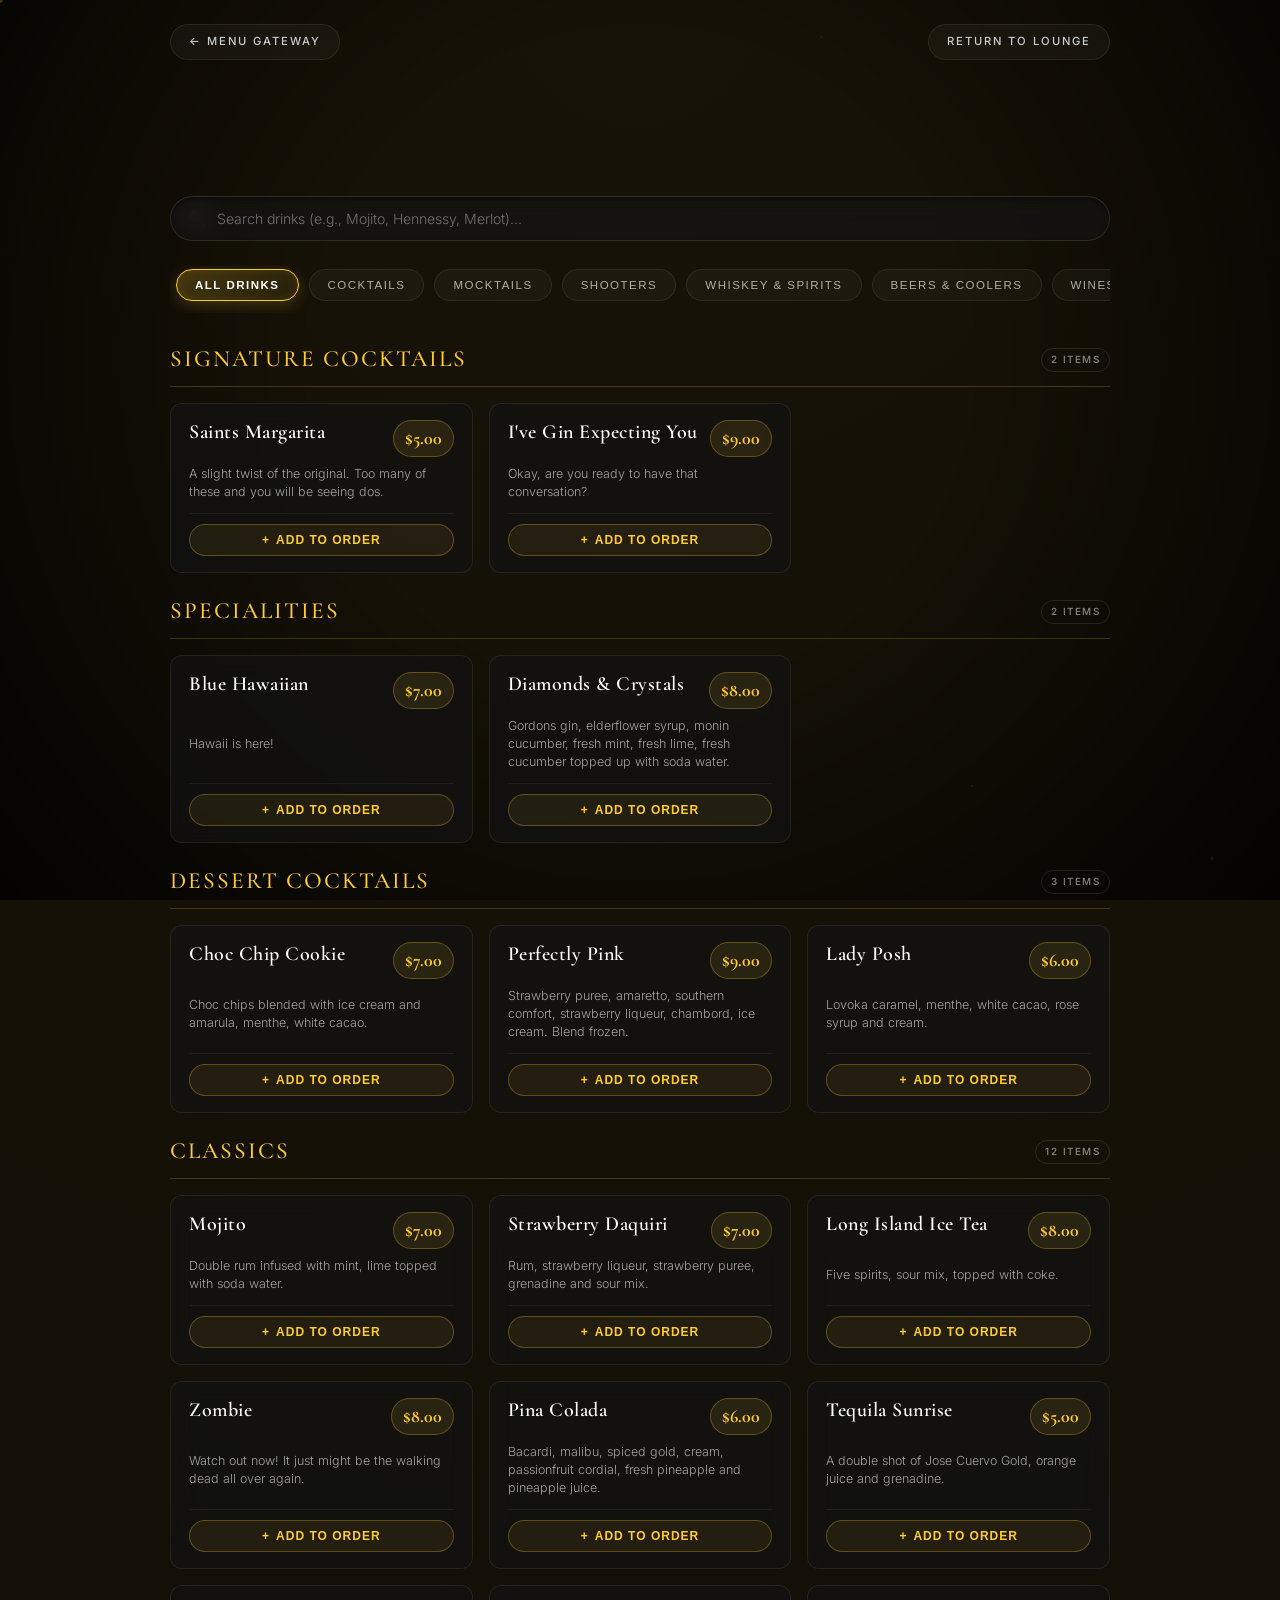
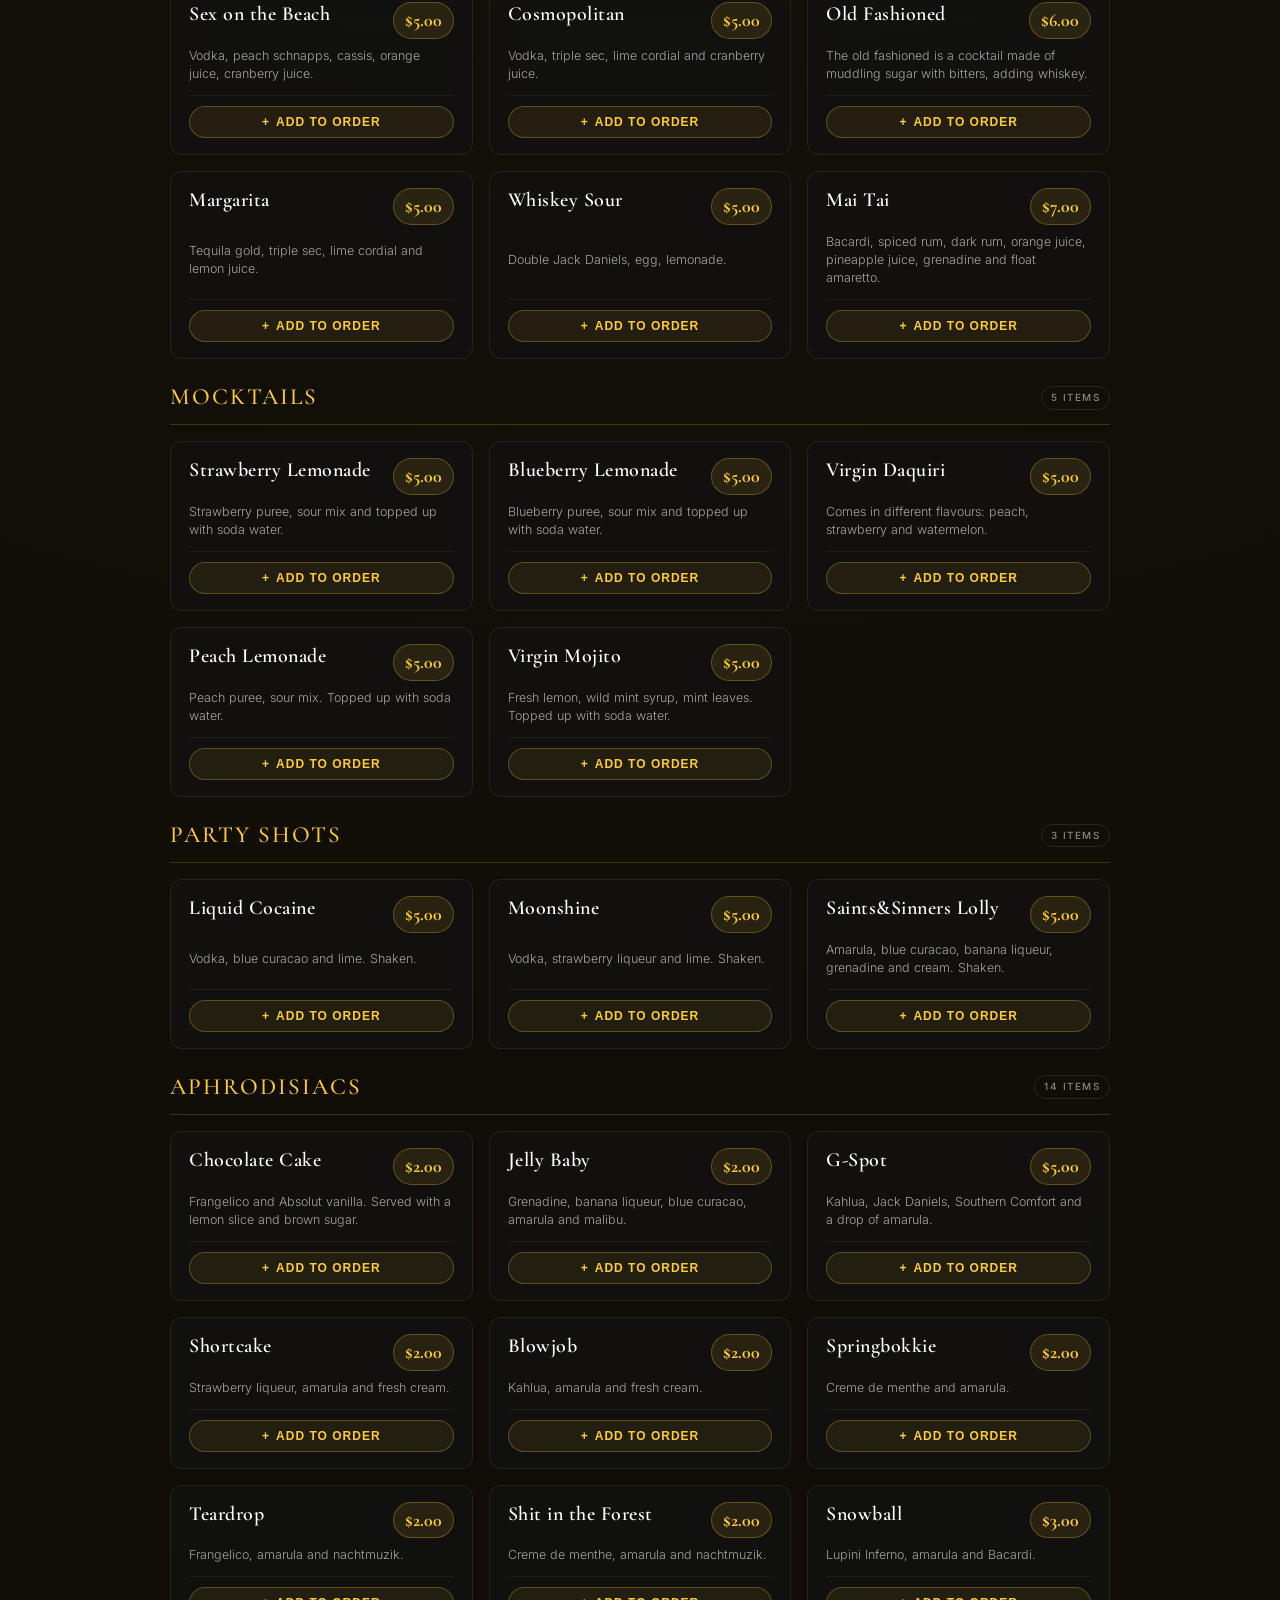
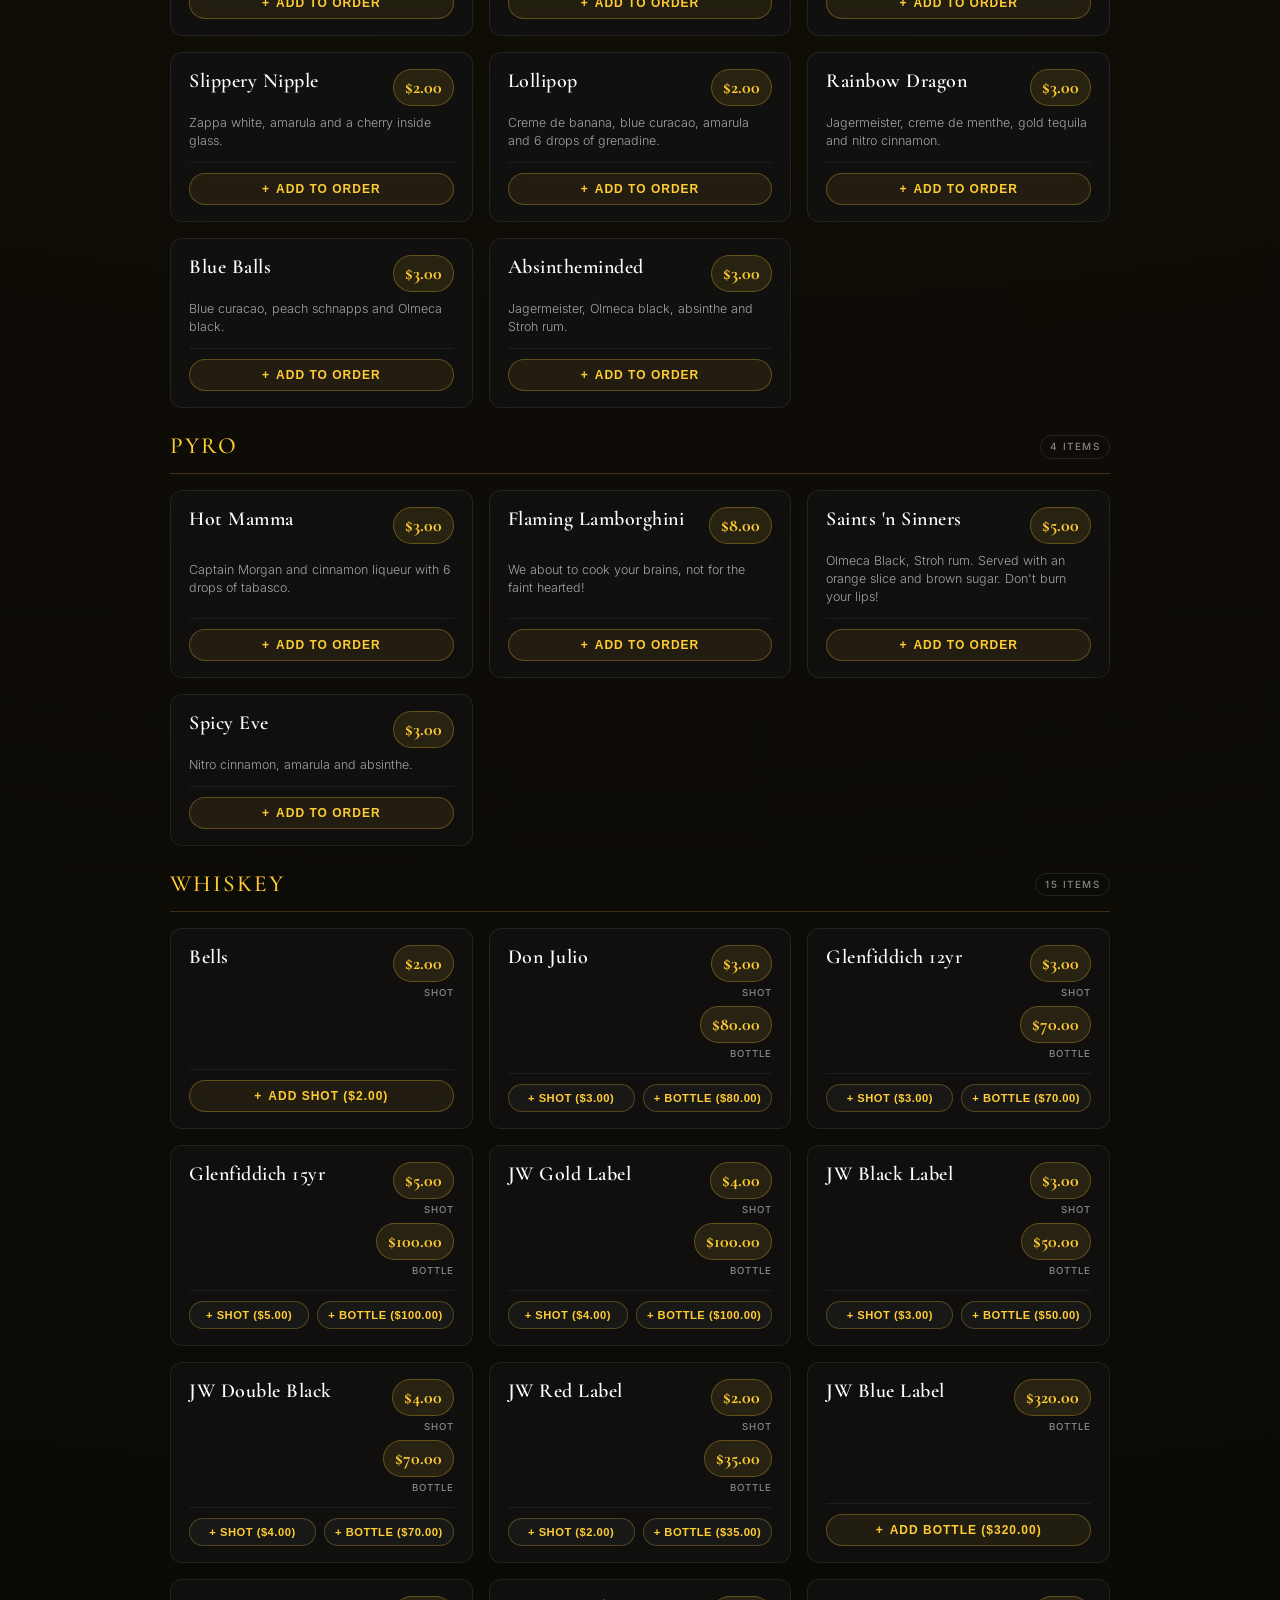
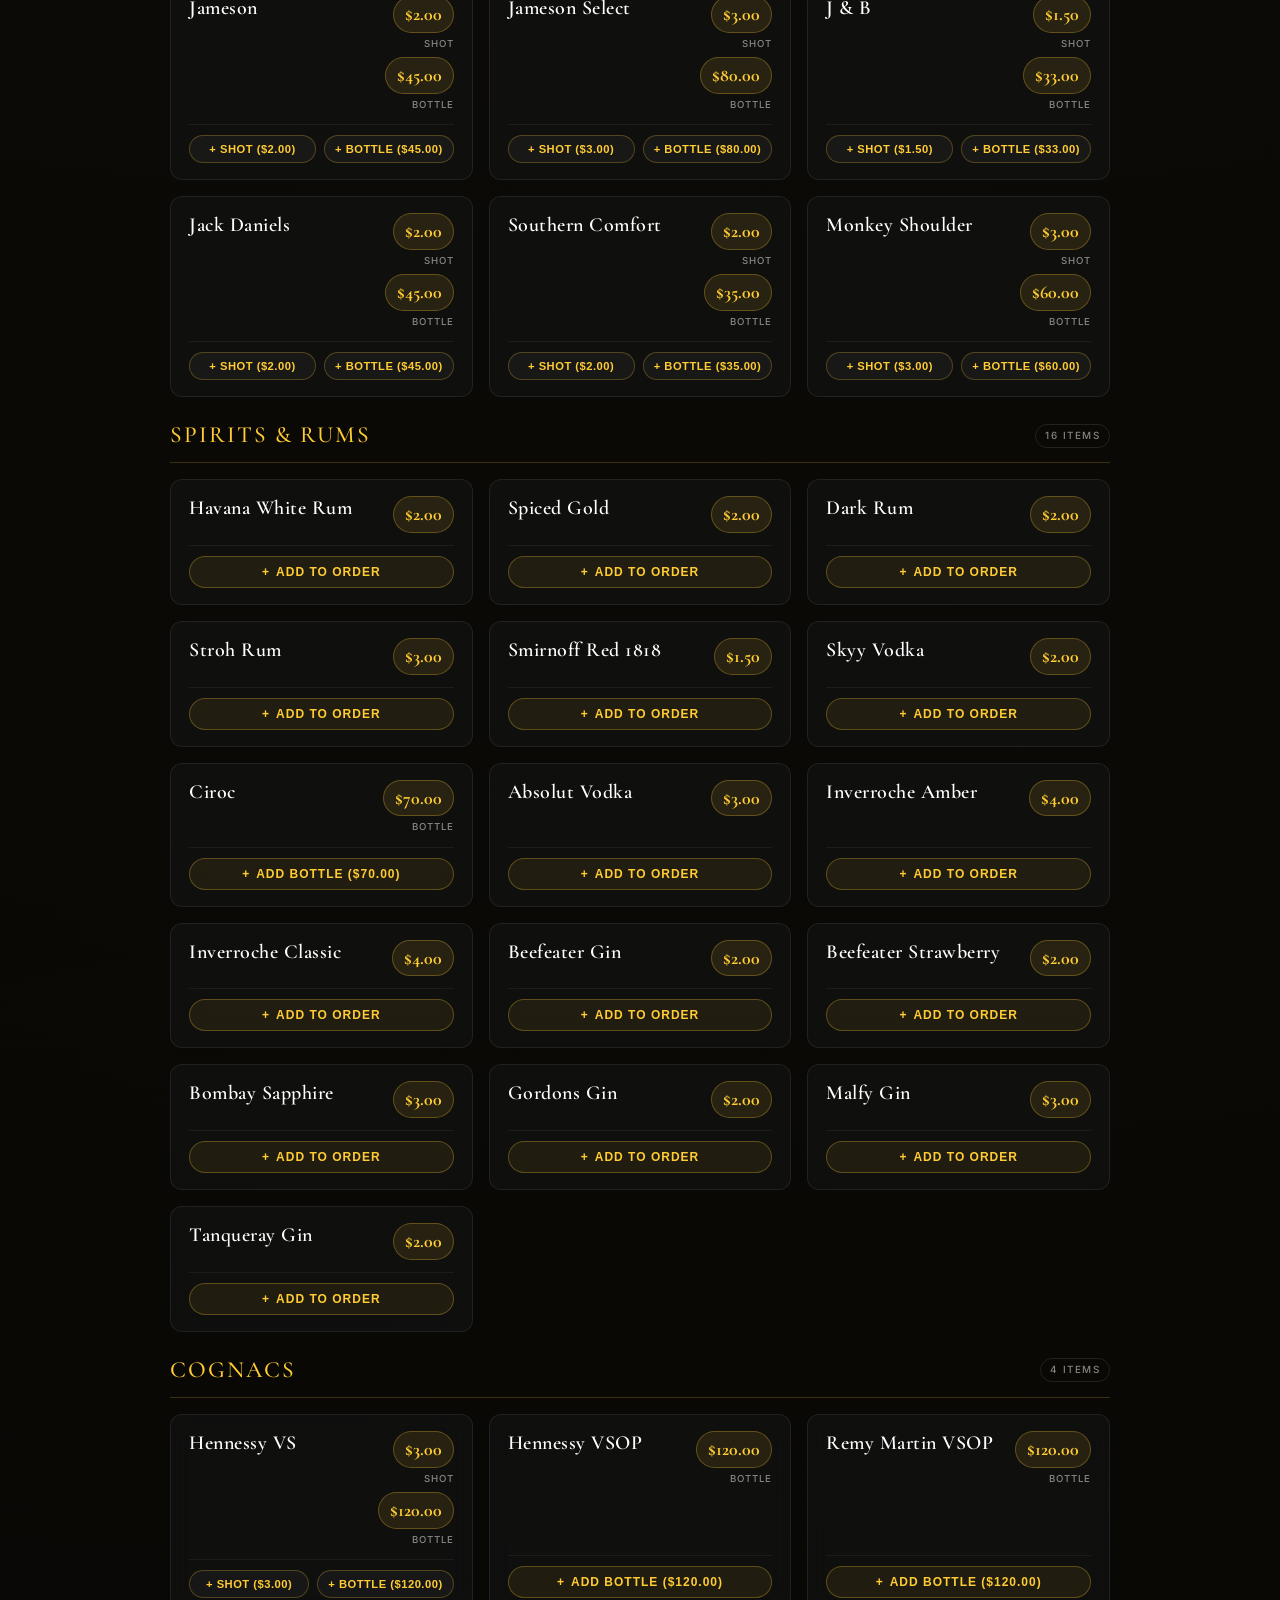
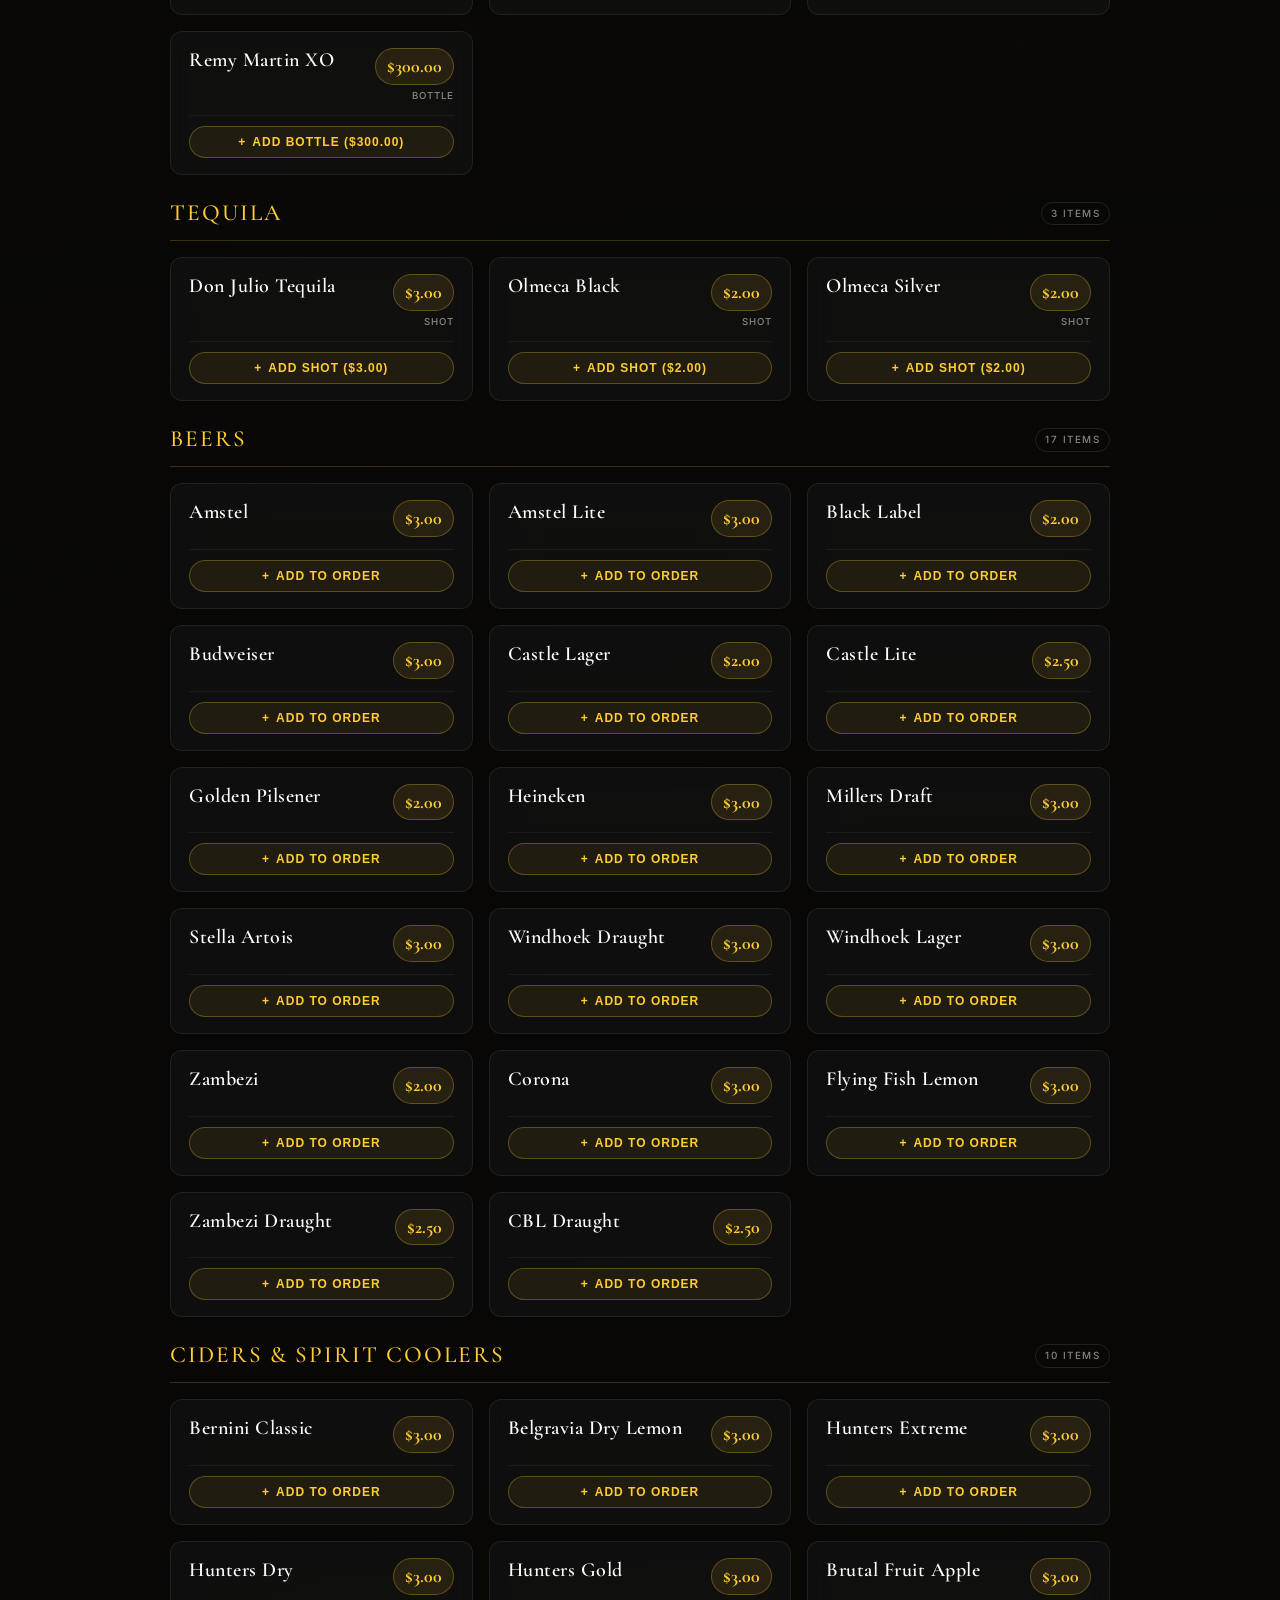
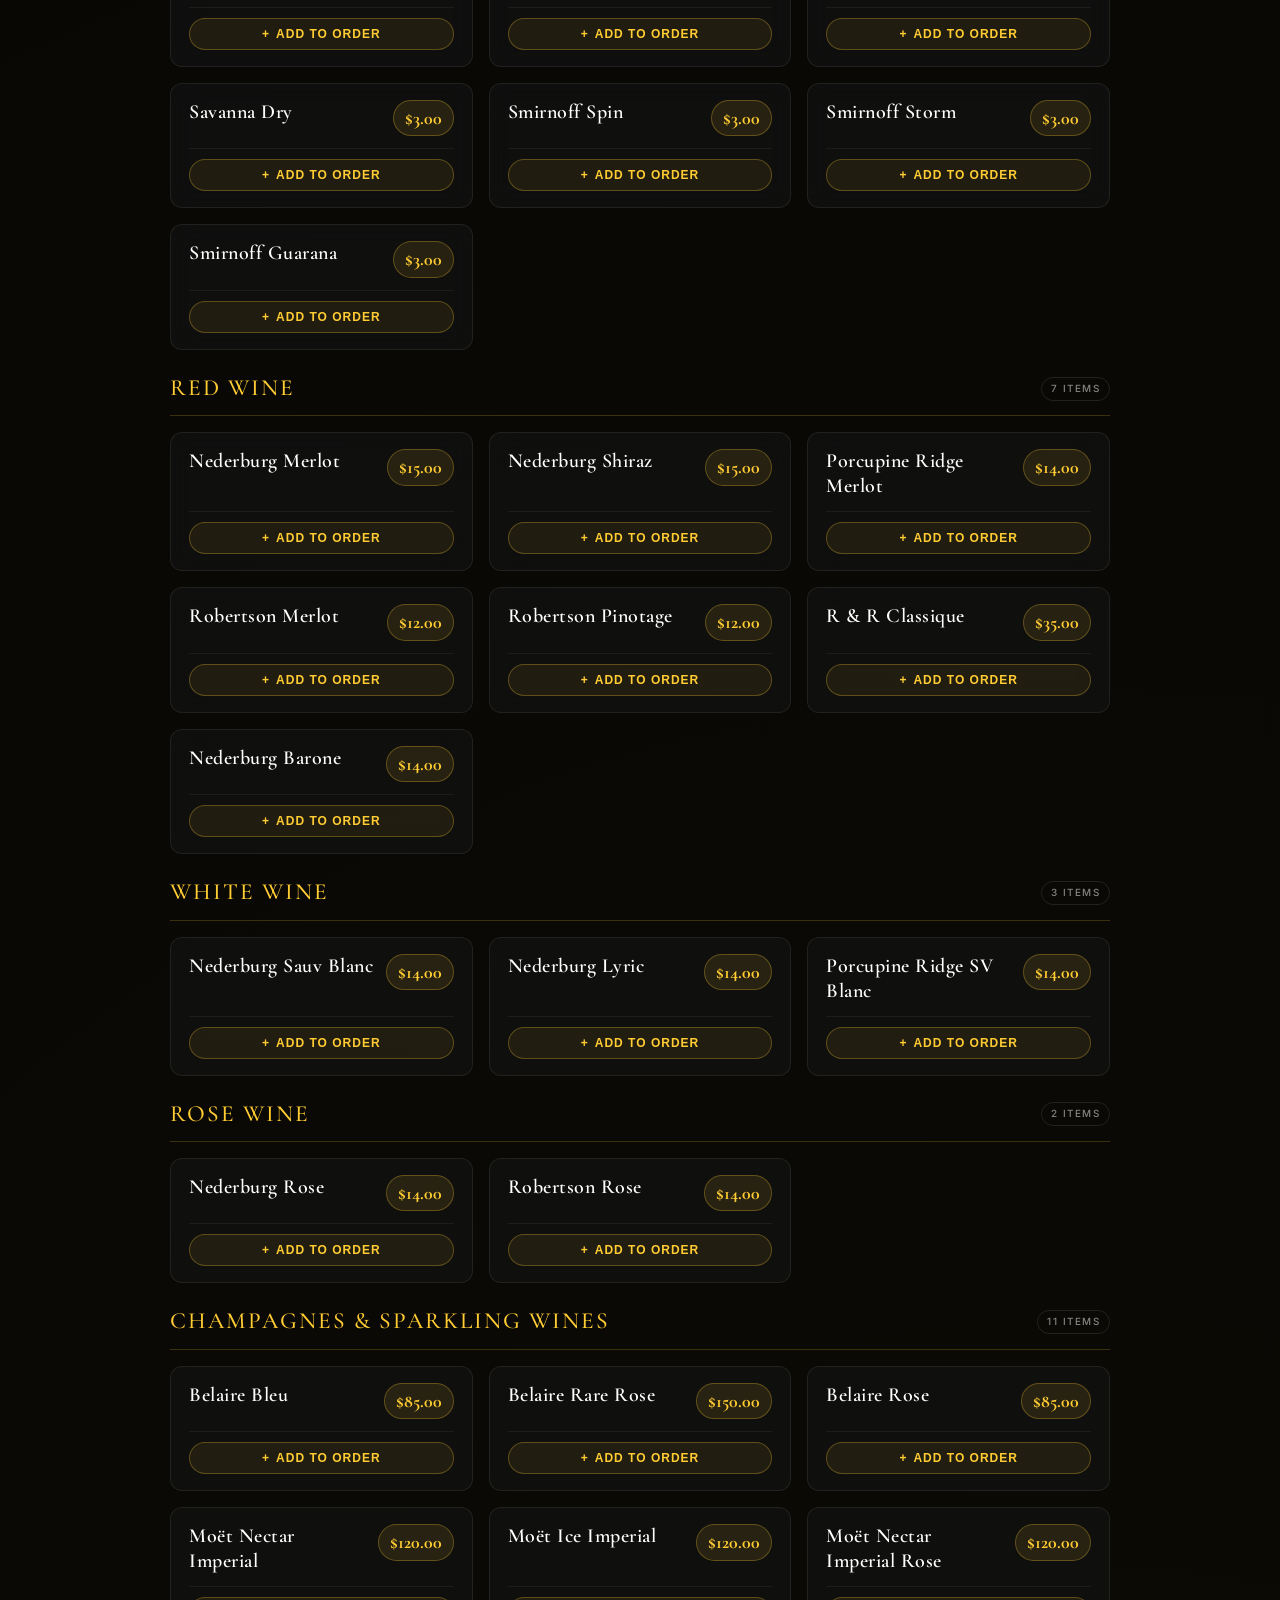
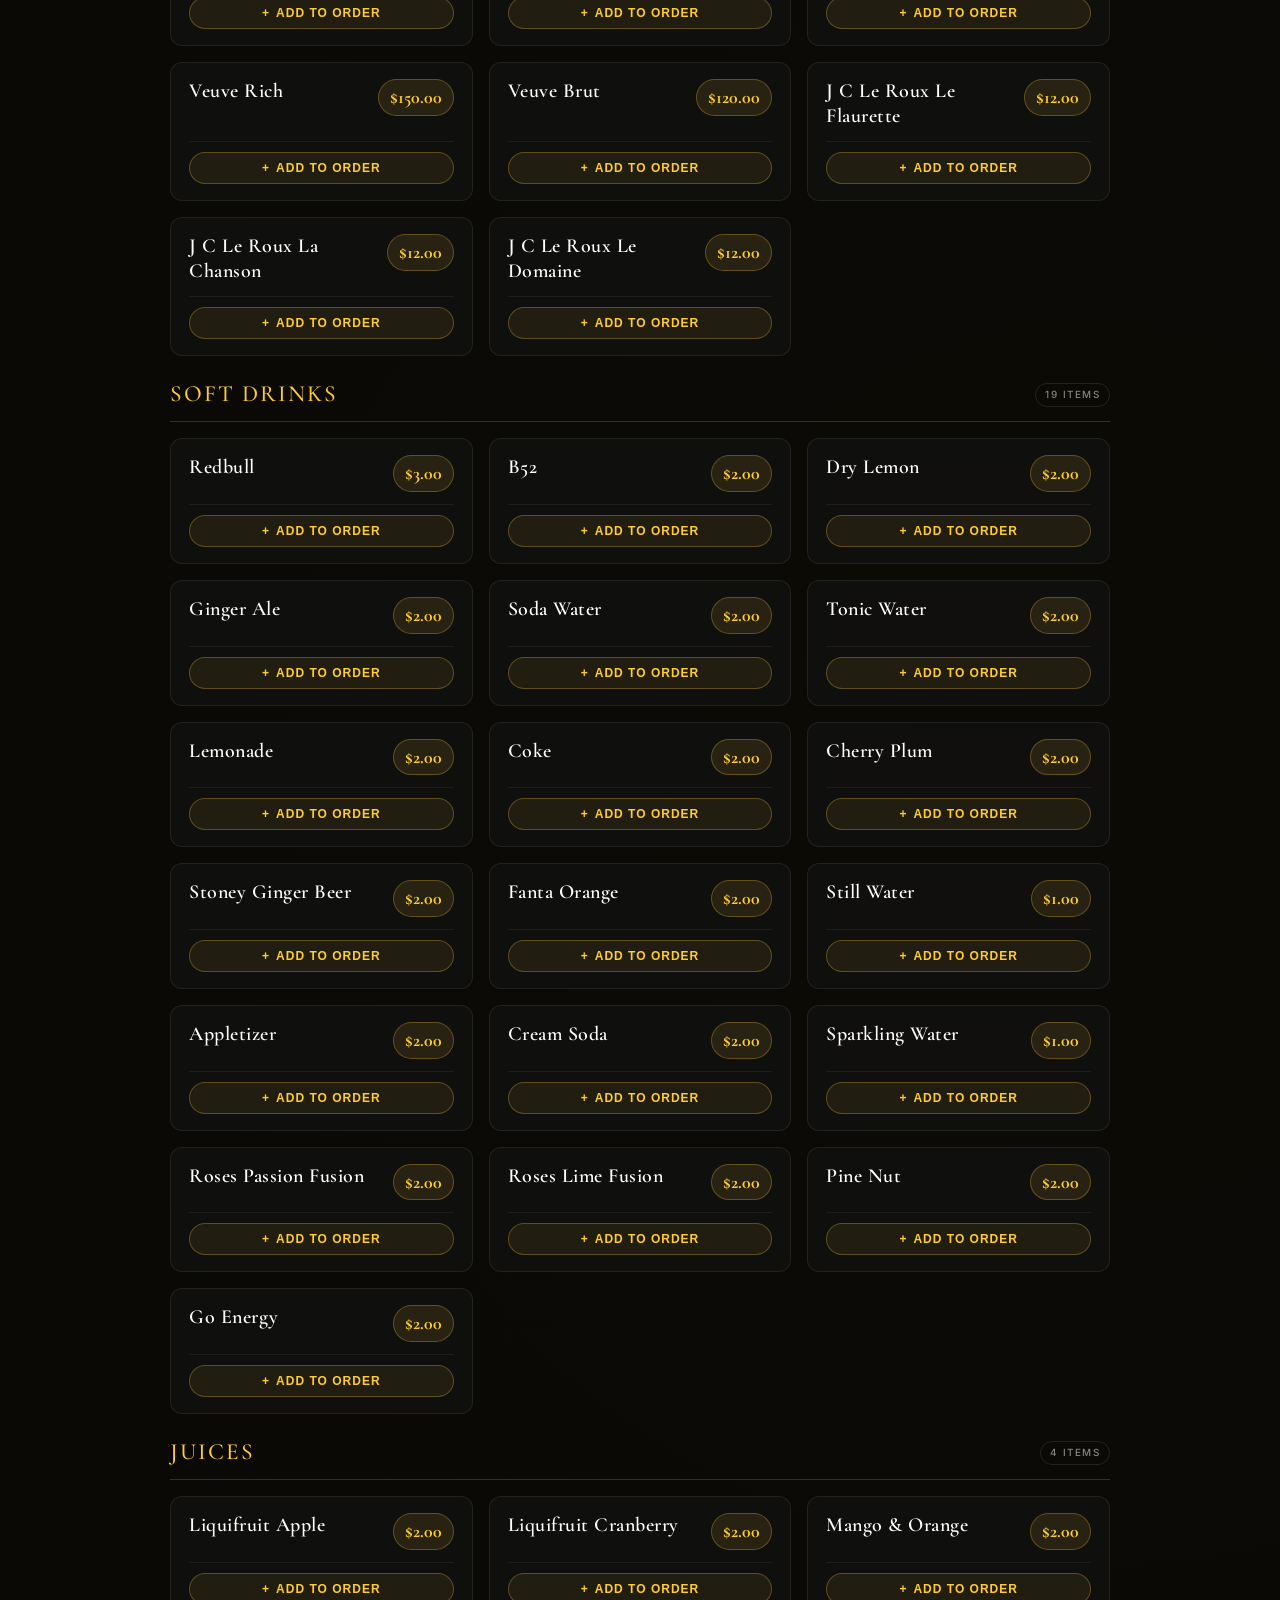
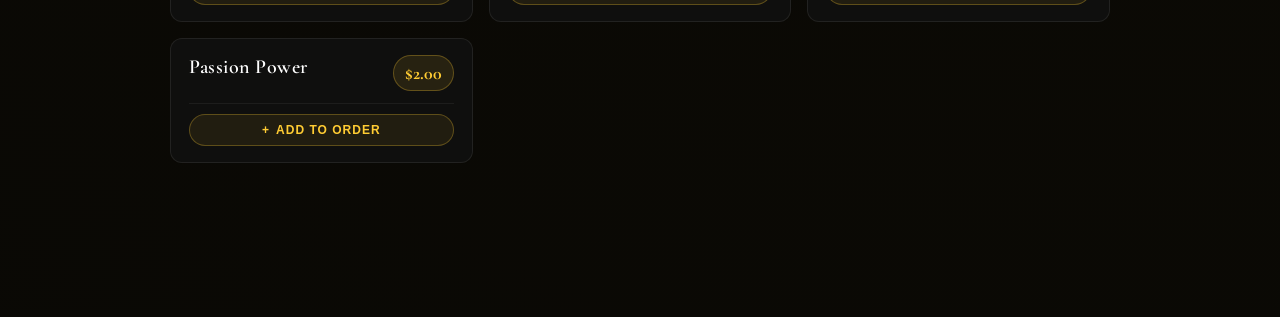
==== bar-menu.html @ c2c5820a "Add files via upload" ====
<!DOCTYPE html>
<html lang="en">
<head>
    <meta charset="UTF-8">
    <meta name="viewport" content="width=device-width, initial-scale=1.0">
    <title>Saints n’ Sinners | Executive Bar Menu</title>
    <link rel="preconnect" href="https://fonts.googleapis.com">
    <link rel="preconnect" href="https://fonts.gstatic.com" crossorigin>
    <link href="https://fonts.googleapis.com/css2?family=Cormorant+Garamond:ital,wght@0,400;0,500;0,600;0,700;1,400&family=Inter:wght@300;400;500;600&display=swap" rel="stylesheet">
    <link rel="stylesheet" href="./styles.css">
    <style>
        :root {
            --accent-gold: #ffcc33;
            --accent-gold-bright: #ffe066;
            --accent-gold-dark: #cca329;
            --bg-dark: #050505;
            --card-bg: rgba(18, 18, 18, 0.75);
            --glass-border: rgba(255, 255, 255, 0.08);
            --glass-border-gold: rgba(255, 204, 51, 0.25);
            --font-serif: 'Cormorant Garamond', Georgia, serif;
            --font-sans: 'Inter', -apple-system, BlinkMacSystemFont, sans-serif;
        }

        * {
            box-sizing: border-box;
            margin: 0;
            padding: 0;
        }

        body {
            background-color: var(--bg-dark);
            background-image: 
                radial-gradient(circle at 50% 0%, rgba(45, 35, 10, 0.45) 0%, transparent 65%),
                radial-gradient(circle at 85% 90%, rgba(25, 20, 5, 0.35) 0%, transparent 50%);
            color: #fff;
            overflow-x: hidden;
            min-height: 100vh;
            padding-bottom: 110px;
            font-family: var(--font-sans);
            -webkit-font-smoothing: antialiased;
        }

        .bar-atmosphere {
            position: fixed;
            top: 0;
            left: 0;
            width: 100%;
            height: 100vh;
            background: radial-gradient(circle at 50% 40%, transparent 40%, rgba(0, 0, 0, 0.8) 100%);
            z-index: -1;
            pointer-events: none;
        }

        .particles {
            position: fixed;
            top: 0;
            left: 0;
            width: 100%;
            height: 100%;
            z-index: -1;
            pointer-events: none;
            opacity: 0.25;
        }

        .bar-container {
            width: 100%;
            max-width: 980px;
            margin: 0 auto;
            padding: 24px 20px;
            position: relative;
            z-index: 10;
        }

        /* Navigation Header */
        .nav-bar-group {
            display: flex;
            align-items: center;
            justify-content: space-between;
            gap: 12px;
            margin-bottom: 24px;
        }

        .back-link {
            display: inline-flex;
            align-items: center;
            justify-content: center;
            padding: 8px 18px;
            background: rgba(255, 255, 255, 0.04);
            border: 1px solid var(--glass-border);
            border-radius: 50px;
            color: #ccc;
            text-decoration: none;
            font-size: 0.7rem;
            font-weight: 500;
            text-transform: uppercase;
            letter-spacing: 2px;
            transition: all 0.3s cubic-bezier(0.16, 1, 0.3, 1);
            backdrop-filter: blur(10px);
        }

        .back-link:hover {
            background: rgba(255, 204, 51, 0.12);
            border-color: var(--accent-gold);
            color: var(--accent-gold);
            transform: translateY(-1px);
            box-shadow: 0 6px 15px rgba(0,0,0,0.5);
        }

        /* Header */
        .bar-header {
            text-align: center;
            margin-bottom: 28px;
        }

        .bar-header p {
            color: var(--accent-gold);
            font-size: 0.68rem;
            letter-spacing: 5px;
            text-transform: uppercase;
            opacity: 0.9;
            margin-bottom: 6px;
            font-weight: 600;
        }

        .bar-header h1 {
            font-family: var(--font-serif);
            font-size: 2.6rem;
            font-weight: 400;
            letter-spacing: 3px;
            text-transform: uppercase;
            background: linear-gradient(180deg, #ffffff 30%, #d1d1d1 100%);
            -webkit-background-clip: text;
            -webkit-text-fill-color: transparent;
            line-height: 1.15;
        }

        .bar-header-divider {
            width: 60px;
            height: 1px;
            background: linear-gradient(90deg, transparent, var(--accent-gold), transparent);
            margin: 12px auto 0 auto;
            opacity: 0.6;
        }

        /* Search Control */
        .search-container {
            position: relative;
            margin-bottom: 24px;
        }

        .search-input {
            width: 100%;
            padding: 13px 20px 13px 46px;
            background: rgba(20, 20, 20, 0.65);
            border: 1px solid rgba(255, 255, 255, 0.1);
            border-radius: 50px;
            color: #fff;
            font-size: 0.88rem;
            font-family: var(--font-sans);
            outline: none;
            backdrop-filter: blur(12px);
            transition: all 0.3s ease;
            box-shadow: inset 0 2px 4px rgba(0,0,0,0.4);
        }

        .search-input::placeholder {
            color: rgba(255, 255, 255, 0.4);
            font-weight: 300;
        }

        .search-input:focus {
            border-color: var(--accent-gold);
            background: rgba(28, 28, 28, 0.85);
            box-shadow: 0 0 18px rgba(255, 204, 51, 0.18), inset 0 2px 4px rgba(0,0,0,0.4);
        }

        .search-icon {
            position: absolute;
            left: 18px;
            top: 50%;
            transform: translateY(-50%);
            color: var(--accent-gold);
            opacity: 0.8;
            font-size: 0.95rem;
            pointer-events: none;
        }

        /* Category Filter Tabs Rail */
        .category-rail-wrapper {
            position: relative;
            margin-bottom: 28px;
        }

        .category-tabs {
            display: flex;
            gap: 10px;
            overflow-x: auto;
            padding: 4px 6px 12px 6px;
            scrollbar-width: none;
            -ms-overflow-style: none;
            scroll-behavior: smooth;
        }

        .category-tabs::-webkit-scrollbar {
            display: none;
        }

        .tab-btn {
            white-space: nowrap;
            padding: 9px 18px;
            border-radius: 30px;
            background: rgba(255, 255, 255, 0.03);
            border: 1px solid rgba(255, 255, 255, 0.08);
            color: rgba(255, 255, 255, 0.65);
            font-size: 0.72rem;
            font-weight: 500;
            text-transform: uppercase;
            letter-spacing: 1.5px;
            cursor: pointer;
            transition: all 0.25s ease;
            flex-shrink: 0;
        }

        .tab-btn:hover {
            color: #fff;
            border-color: rgba(255, 204, 51, 0.4);
            background: rgba(255, 204, 51, 0.06);
        }

        .tab-btn.active {
            background: linear-gradient(135deg, rgba(255, 204, 51, 0.22) 0%, rgba(255, 204, 51, 0.08) 100%);
            border-color: var(--accent-gold);
            color: #ffffff;
            font-weight: 600;
            box-shadow: 0 4px 15px rgba(255, 204, 51, 0.2), inset 0 0 10px rgba(255, 204, 51, 0.1);
        }

        /* Subcategory Section Header */
        .subcategory-title {
            font-family: var(--font-serif);
            font-size: 1.45rem;
            font-weight: 500;
            letter-spacing: 2px;
            color: var(--accent-gold);
            margin: 32px 0 16px 0;
            text-transform: uppercase;
            border-bottom: 1px solid rgba(255, 204, 51, 0.2);
            padding-bottom: 8px;
            display: flex;
            align-items: center;
            justify-content: space-between;
        }

        .subcategory-title:first-of-type {
            margin-top: 0;
        }

        .item-count-badge {
            font-size: 0.62rem;
            color: rgba(255, 255, 255, 0.5);
            font-family: var(--font-sans);
            letter-spacing: 1.5px;
            text-transform: uppercase;
            border: 1px solid rgba(255, 255, 255, 0.1);
            padding: 3px 9px;
            border-radius: 12px;
            font-weight: 500;
        }

        /* Drink Grid Layout */
        .drink-grid {
            display: grid;
            grid-template-columns: repeat(auto-fill, minmax(280px, 1fr));
            gap: 16px;
            margin-bottom: 20px;
        }

        .drink-card {
            background: var(--card-bg);
            border: 1px solid var(--glass-border);
            border-radius: 12px;
            padding: 16px 18px;
            position: relative;
            backdrop-filter: blur(12px);
            transition: all 0.25s cubic-bezier(0.16, 1, 0.3, 1);
            display: flex;
            flex-direction: column;
            justify-content: space-between;
        }

        .drink-card:hover {
            border-color: rgba(255, 204, 51, 0.38);
            transform: translateY(-2px);
            box-shadow: 0 10px 22px rgba(0,0,0,0.65);
            background: rgba(25, 25, 25, 0.88);
        }

        .drink-top {
            display: flex;
            justify-content: space-between;
            align-items: flex-start;
            gap: 12px;
            width: 100%;
        }

        .drink-name {
            font-family: var(--font-serif);
            font-size: 1.25rem;
            font-weight: 600;
            letter-spacing: 0.5px;
            color: #ffffff;
            line-height: 1.25;
            flex: 1;
        }

        .drink-price-group {
            display: flex;
            flex-direction: column;
            align-items: flex-end;
            gap: 3px;
            flex-shrink: 0;
        }

        .price-badge {
            font-family: var(--font-serif);
            font-size: 1.12rem;
            color: var(--accent-gold);
            font-weight: 700;
            white-space: nowrap;
            background: rgba(255, 204, 51, 0.1);
            padding: 3px 11px;
            border-radius: 20px;
            border: 1px solid rgba(255, 204, 51, 0.28);
        }

        .price-sub {
            font-size: 0.6rem;
            color: rgba(255, 255, 255, 0.5);
            text-transform: uppercase;
            letter-spacing: 1px;
            font-weight: 500;
        }

        .drink-desc {
            font-size: 0.78rem;
            color: rgba(255, 255, 255, 0.62);
            line-height: 1.45;
            font-weight: 300;
            margin-top: 8px;
            font-family: var(--font-sans);
        }

        .no-results {
            text-align: center;
            padding: 60px 20px;
            color: rgba(255, 255, 255, 0.5);
            font-size: 0.9rem;
            letter-spacing: 1px;
            border: 1px dashed rgba(255, 255, 255, 0.1);
            border-radius: 12px;
        }

        @media (max-width: 600px) {
            .bar-container {
                padding: 16px 12px;
            }
            .drink-grid {
                grid-template-columns: 1fr;
                gap: 12px;
            }
            .bar-header {
                margin-bottom: 20px;
            }
            .bar-header h1 {
                font-size: 2.1rem;
            }
            .drink-card {
                padding: 14px 16px;
            }
            .drink-name {
                font-size: 1.18rem;
            }
            .nav-bar-group {
                margin-bottom: 18px;
            }
        }

        /* Card Actions & Buttons */
        .drink-actions {
            margin-top: 12px;
            padding-top: 10px;
            border-top: 1px solid rgba(255, 255, 255, 0.06);
            display: flex;
            flex-direction: column;
            gap: 8px;
        }

        .add-btn-single {
            width: 100%;
            padding: 8px 14px;
            background: rgba(255, 204, 51, 0.08);
            border: 1px solid rgba(255, 204, 51, 0.28);
            border-radius: 20px;
            color: var(--accent-gold);
            font-size: 0.75rem;
            font-weight: 600;
            text-transform: uppercase;
            letter-spacing: 1px;
            cursor: pointer;
            transition: all 0.2s ease;
            display: flex;
            align-items: center;
            justify-content: center;
            gap: 6px;
        }

        .add-btn-single:hover {
            background: rgba(255, 204, 51, 0.22);
            border-color: var(--accent-gold);
            color: #fff;
            box-shadow: 0 4px 12px rgba(255, 204, 51, 0.15);
        }

        .add-btn-single:active {
            transform: scale(0.98);
        }

        /* Dual Option Buttons */
        .dual-option-row {
            display: flex;
            gap: 8px;
            width: 100%;
        }

        .add-option-btn {
            flex: 1;
            padding: 7px 10px;
            background: rgba(255, 255, 255, 0.04);
            border: 1px solid rgba(255, 204, 51, 0.25);
            border-radius: 18px;
            color: var(--accent-gold);
            font-size: 0.7rem;
            font-weight: 600;
            text-transform: uppercase;
            letter-spacing: 0.5px;
            cursor: pointer;
            transition: all 0.2s ease;
            text-align: center;
            white-space: nowrap;
        }

        .add-option-btn:hover {
            background: rgba(255, 204, 51, 0.18);
            border-color: var(--accent-gold);
            color: #fff;
        }

        /* Quantity Adjuster on Cards */
        .card-qty-control {
            display: flex;
            align-items: center;
            justify-content: space-between;
            background: rgba(255, 204, 51, 0.12);
            border: 1px solid var(--accent-gold);
            border-radius: 20px;
            padding: 3px 6px;
            width: 100%;
        }

        .card-qty-control.compact {
            flex: 1;
        }

        .qty-btn {
            width: 26px;
            height: 26px;
            border-radius: 50%;
            border: none;
            background: rgba(255, 204, 51, 0.25);
            color: #fff;
            font-size: 0.95rem;
            font-weight: 700;
            cursor: pointer;
            display: flex;
            align-items: center;
            justify-content: center;
            transition: background 0.2s ease;
            flex-shrink: 0;
        }

        .qty-btn:hover {
            background: var(--accent-gold);
            color: #000;
        }

        .qty-count {
            font-size: 0.72rem;
            font-weight: 600;
            color: #fff;
            letter-spacing: 0.5px;
            padding: 0 4px;
        }

        /* Floating Cart Bar */
        .cart-floating-bar {
            position: fixed;
            bottom: 20px;
            left: 50%;
            transform: translateX(-50%);
            width: calc(100% - 32px);
            max-width: 520px;
            background: rgba(15, 15, 15, 0.94);
            border: 1px solid var(--accent-gold);
            box-shadow: 0 10px 30px rgba(0, 0, 0, 0.85), 0 0 22px rgba(255, 204, 51, 0.2);
            backdrop-filter: blur(16px);
            border-radius: 50px;
            padding: 8px 10px 8px 18px;
            display: flex;
            align-items: center;
            justify-content: space-between;
            z-index: 99;
            transition: all 0.35s cubic-bezier(0.16, 1, 0.3, 1);
        }

        .cart-floating-bar.hidden {
            opacity: 0;
            pointer-events: none;
            transform: translate(-50%, 30px);
        }

        .cart-bar-info {
            display: flex;
            align-items: center;
            gap: 12px;
        }

        .cart-icon-wrapper {
            position: relative;
            font-size: 1.25rem;
            display: flex;
            align-items: center;
            justify-content: center;
        }

        .cart-bar-badge {
            position: absolute;
            top: -6px;
            right: -8px;
            background: var(--accent-gold);
            color: #000;
            font-size: 0.65rem;
            font-weight: 800;
            min-width: 18px;
            height: 18px;
            border-radius: 50%;
            display: flex;
            align-items: center;
            justify-content: center;
            padding: 0 4px;
        }

        .cart-bar-text {
            display: flex;
            flex-direction: column;
        }

        .cart-bar-title {
            font-size: 0.68rem;
            color: rgba(255, 255, 255, 0.6);
            text-transform: uppercase;
            letter-spacing: 1px;
        }

        .cart-bar-subtotal {
            font-family: var(--font-serif);
            font-size: 1.25rem;
            font-weight: 700;
            color: var(--accent-gold);
            line-height: 1;
        }

        .cart-bar-checkout-btn {
            padding: 10px 20px;
            background: linear-gradient(135deg, var(--accent-gold) 0%, var(--accent-gold-dark) 100%);
            border: none;
            border-radius: 30px;
            color: #000;
            font-size: 0.78rem;
            font-weight: 700;
            text-transform: uppercase;
            letter-spacing: 1.5px;
            cursor: pointer;
            display: flex;
            align-items: center;
            gap: 8px;
            box-shadow: 0 4px 15px rgba(255, 204, 51, 0.3);
            transition: all 0.2s ease;
        }

        .cart-bar-checkout-btn:hover {
            transform: translateY(-1px);
            box-shadow: 0 6px 20px rgba(255, 204, 51, 0.45);
        }

        /* Modal Drawer */
        .cart-modal-backdrop {
            position: fixed;
            inset: 0;
            background: rgba(0, 0, 0, 0.82);
            backdrop-filter: blur(8px);
            z-index: 1000;
            display: flex;
            align-items: flex-end;
            justify-content: center;
            opacity: 1;
            transition: opacity 0.3s ease;
        }

        .cart-modal-backdrop.hidden {
            opacity: 0;
            pointer-events: none;
        }

        .cart-modal {
            width: 100%;
            max-width: 550px;
            background: #0d0d0d;
            border: 1px solid var(--glass-border-gold);
            border-bottom: none;
            border-radius: 24px 24px 0 0;
            padding: 22px 20px 28px 20px;
            max-height: 85vh;
            display: flex;
            flex-direction: column;
            box-shadow: 0 -15px 40px rgba(0, 0, 0, 0.9);
            transform: translateY(0);
            transition: transform 0.35s cubic-bezier(0.16, 1, 0.3, 1);
        }

        .cart-modal-backdrop.hidden .cart-modal {
            transform: translateY(100%);
        }

        .cart-modal-header {
            display: flex;
            justify-content: space-between;
            align-items: flex-start;
            padding-bottom: 14px;
            border-bottom: 1px solid rgba(255, 255, 255, 0.08);
        }

        .cart-modal-title h2 {
            font-family: var(--font-serif);
            font-size: 1.5rem;
            font-weight: 500;
            letter-spacing: 2px;
            color: var(--accent-gold);
        }

        .cart-modal-title p {
            font-size: 0.65rem;
            color: rgba(255, 255, 255, 0.5);
            text-transform: uppercase;
            letter-spacing: 1px;
            margin-top: 2px;
        }

        .cart-close-btn {
            background: rgba(255, 255, 255, 0.06);
            border: 1px solid rgba(255, 255, 255, 0.1);
            color: #ccc;
            width: 32px;
            height: 32px;
            border-radius: 50%;
            font-size: 0.9rem;
            cursor: pointer;
            display: flex;
            align-items: center;
            justify-content: center;
            transition: all 0.2s ease;
        }

        .cart-close-btn:hover {
            background: rgba(255, 204, 51, 0.2);
            color: var(--accent-gold);
        }

        .cart-modal-body {
            flex: 1;
            overflow-y: auto;
            padding: 16px 0;
            display: flex;
            flex-direction: column;
            gap: 12px;
        }

        .cart-item-row {
            display: flex;
            align-items: center;
            justify-content: space-between;
            background: rgba(255, 255, 255, 0.02);
            border: 1px solid rgba(255, 255, 255, 0.06);
            padding: 12px 14px;
            border-radius: 12px;
            gap: 12px;
        }

        .cart-item-details {
            flex: 1;
            min-width: 0;
        }

        .cart-item-title {
            font-family: var(--font-serif);
            font-size: 1.05rem;
            font-weight: 600;
            color: #fff;
            white-space: nowrap;
            overflow: hidden;
            text-overflow: ellipsis;
        }

        .cart-item-pricing {
            font-size: 0.7rem;
            color: rgba(255, 255, 255, 0.5);
            margin-top: 2px;
        }

        .cart-item-qty-group {
            display: flex;
            align-items: center;
            gap: 10px;
            flex-shrink: 0;
        }

        .cart-item-total {
            font-family: var(--font-serif);
            font-size: 1.08rem;
            font-weight: 700;
            color: var(--accent-gold);
            min-width: 55px;
            text-align: right;
        }

        .cart-item-remove {
            background: transparent;
            border: none;
            color: rgba(255, 255, 255, 0.3);
            font-size: 1rem;
            cursor: pointer;
            padding: 4px;
            transition: color 0.2s ease;
        }

        .cart-item-remove:hover {
            color: #ff5555;
        }

        .empty-cart-msg {
            text-align: center;
            padding: 40px 10px;
            color: rgba(255, 255, 255, 0.4);
            font-size: 0.85rem;
            line-height: 1.5;
        }

        .cart-modal-footer {
            padding-top: 14px;
            border-top: 1px solid rgba(255, 255, 255, 0.08);
            display: flex;
            flex-direction: column;
            gap: 12px;
        }

        .cart-subtotal-row {
            display: flex;
            justify-content: space-between;
            align-items: center;
            font-size: 0.8rem;
            letter-spacing: 2px;
            color: rgba(255, 255, 255, 0.7);
        }

        .cart-subtotal-price {
            font-family: var(--font-serif);
            font-size: 1.6rem;
            font-weight: 700;
            color: var(--accent-gold);
        }

        .whatsapp-checkout-btn {
            width: 100%;
            padding: 14px;
            background: #25D366;
            border: none;
            border-radius: 50px;
            color: #000;
            font-size: 0.85rem;
            font-weight: 800;
            letter-spacing: 1.5px;
            text-transform: uppercase;
            cursor: pointer;
            display: flex;
            align-items: center;
            justify-content: center;
            gap: 10px;
            box-shadow: 0 6px 20px rgba(37, 211, 102, 0.3);
            transition: all 0.25s ease;
        }

        .whatsapp-checkout-btn:hover {
            background: #22c35e;
            box-shadow: 0 8px 25px rgba(37, 211, 102, 0.45);
            transform: translateY(-1px);
        }

        /* Table Number Input Styling */
        .cart-table-group {
            display: flex;
            flex-direction: column;
            gap: 6px;
            margin-bottom: 6px;
            padding-bottom: 12px;
            border-bottom: 1px solid rgba(255, 255, 255, 0.08);
        }

        .cart-table-label {
            font-size: 0.7rem;
            font-weight: 700;
            color: var(--accent-gold);
            letter-spacing: 1.5px;
            text-transform: uppercase;
            display: flex;
            align-items: center;
            justify-content: space-between;
        }

        .cart-table-input {
            width: 100%;
            padding: 12px 16px;
            background: rgba(255, 255, 255, 0.05);
            border: 1px solid rgba(255, 204, 51, 0.3);
            border-radius: 14px;
            color: #fff;
            font-size: 0.95rem;
            font-family: var(--font-sans);
            outline: none;
            transition: all 0.2s ease;
        }

        .cart-table-input::placeholder {
            color: rgba(255, 255, 255, 0.35);
        }

        .cart-table-input:focus {
            background: rgba(255, 255, 255, 0.08);
            border-color: var(--accent-gold);
            box-shadow: 0 0 12px rgba(255, 204, 51, 0.25);
        }

        .cart-table-input.input-error {
            border-color: #ff5555;
            box-shadow: 0 0 12px rgba(255, 85, 85, 0.35);
            animation: shake 0.3s ease-in-out;
        }

        @keyframes shake {
            0%, 100% { transform: translateX(0); }
            20%, 60% { transform: translateX(-4px); }
            40%, 80% { transform: translateX(4px); }
        }

        .table-number-error {
            color: #ff6b6b;
            font-size: 0.72rem;
            font-weight: 600;
            letter-spacing: 0.5px;
            margin-top: 2px;
            display: flex;
            align-items: center;
            gap: 4px;
        }

        .table-number-error.hidden {
            display: none;
        }

        /* Toast */
        .toast-notification {
            position: fixed;
            top: 24px;
            left: 50%;
            transform: translateX(-50%) translateY(-20px);
            background: rgba(20, 20, 20, 0.95);
            border: 1px solid var(--accent-gold);
            color: #fff;
            padding: 10px 22px;
            border-radius: 30px;
            font-size: 0.8rem;
            font-weight: 500;
            display: flex;
            align-items: center;
            gap: 8px;
            box-shadow: 0 10px 25px rgba(0, 0, 0, 0.7), 0 0 15px rgba(255, 204, 51, 0.2);
            z-index: 2000;
            opacity: 0;
            pointer-events: none;
            transition: all 0.3s cubic-bezier(0.16, 1, 0.3, 1);
        }

        .toast-notification.visible {
            opacity: 1;
            transform: translateX(-50%) translateY(0);
        }

        .toast-notification.hidden {
            display: none;
        }

        .toast-icon {
            color: var(--accent-gold);
            font-weight: 700;
        }
    </style>
</head>
<body>
    <div class="bar-atmosphere"></div>
    <canvas id="particles-canvas" class="particles"></canvas>

    <div class="bar-container">
        <!-- Navigation Buttons -->
        <nav class="nav-bar-group">
            <a href="menu.html" class="back-link">← Menu Gateway</a>
            <a href="index.html" class="back-link">Return to Lounge</a>
        </nav>

        <header class="bar-header">
            <p>Saints n’ Sinners Lounge & Pub</p>
            <h1>Executive Bar Menu</h1>
            <div class="bar-header-divider"></div>
        </header>

        <!-- Live Search -->
        <div class="search-container">
            <span class="search-icon">🔍</span>
            <input type="text" id="search-input" class="search-input" placeholder="Search drinks (e.g., Mojito, Hennessy, Merlot)...">
        </div>

        <!-- Filter Category Tabs Rail -->
        <div class="category-rail-wrapper">
            <div class="category-tabs" id="category-tabs">
                <button class="tab-btn active" data-category="all">All Drinks</button>
                <button class="tab-btn" data-category="cocktails">Cocktails</button>
                <button class="tab-btn" data-category="mocktails">Mocktails</button>
                <button class="tab-btn" data-category="shooters">Shooters</button>
                <button class="tab-btn" data-category="spirits">Whiskey & Spirits</button>
                <button class="tab-btn" data-category="beers">Beers & Coolers</button>
                <button class="tab-btn" data-category="wines">Wines & Champagne</button>
                <button class="tab-btn" data-category="beverages">Soft Drinks & Juices</button>
            </div>
        </div>

        <!-- Menu Render Target Container -->
        <div id="menu-render-target"></div>
    </div>

    <!-- Toast Notification -->
    <div id="toast-notification" class="toast-notification hidden">
        <span class="toast-icon">✓</span>
        <span id="toast-message">Added to order</span>
    </div>

    <!-- Floating Sticky Cart Bar -->
    <div id="cart-floating-bar" class="cart-floating-bar hidden">
        <div class="cart-bar-info">
            <div class="cart-icon-wrapper">
                <span>🍸</span>
                <span id="cart-bar-badge" class="cart-bar-badge">0</span>
            </div>
            <div class="cart-bar-text">
                <span id="cart-bar-items-text" class="cart-bar-title">0 Items</span>
                <span id="cart-bar-subtotal" class="cart-bar-subtotal">$0.00</span>
            </div>
        </div>
        <button class="cart-bar-checkout-btn" onclick="openCartModal()">
            <span>View Order</span>
            <span>→</span>
        </button>
    </div>

    <!-- Cart / Checkout Modal Drawer -->
    <div id="cart-modal-backdrop" class="cart-modal-backdrop hidden" onclick="closeCartModalOnBackdrop(event)">
        <div class="cart-modal">
            <div class="cart-modal-header">
                <div class="cart-modal-title">
                    <h2>YOUR ORDER</h2>
                    <p>Saints n’ Sinners Executive Bar</p>
                </div>
                <button class="cart-close-btn" onclick="closeCartModal()">✕</button>
            </div>

            <div class="cart-modal-body" id="cart-modal-items">
                <!-- Items populated dynamically -->
            </div>

            <div class="cart-modal-footer">
                <div class="cart-table-group">
                    <label for="table-number-input" class="cart-table-label">
                        <span>Table Number</span>
                    </label>
                    <input type="text" id="table-number-input" class="cart-table-input" placeholder="e.g. Table 12" inputmode="numeric" autocomplete="off" />
                    <div id="table-number-error" class="table-number-error hidden">⚠️ Please enter your table number.</div>
                </div>

                <div class="cart-subtotal-row">
                    <span>SUBTOTAL</span>
                    <span id="cart-modal-subtotal" class="cart-subtotal-price">$0.00</span>
                </div>
                <button class="whatsapp-checkout-btn" onclick="submitOrderToWhatsApp()">
                    <svg class="wa-icon" viewBox="0 0 24 24" width="20" height="20" fill="currentColor">
                        <path d="M12.031 0C5.396 0 .02 5.376.02 12.012c0 2.119.552 4.185 1.602 6.007L0 24l6.155-1.614a11.97 11.97 0 0 0 5.876 1.542h.005c6.635 0 12.011-5.377 12.011-12.016A11.94 11.94 0 0 0 12.031 0zm0 22.013h-.004a9.98 9.98 0 0 1-5.091-1.396l-.366-.217-3.784.992 1.01-3.687-.238-.379a9.97 9.97 0 0 1-1.53-5.315c0-5.518 4.49-10.008 10.008-10.008 2.673 0 5.185 1.04 7.076 2.932a9.93 9.93 0 0 1 2.926 7.076c0 5.519-4.49 10.008-10.008 10.008zm5.485-7.494c-.301-.151-1.782-.88-2.058-.98-.276-.101-.477-.151-.678.151-.201.301-.778.98-.954 1.18-.176.201-.351.226-.652.076-.301-.151-1.272-.469-2.424-1.498-.896-.8-1.501-1.788-1.677-2.089-.176-.301-.019-.464.131-.613.136-.135.301-.351.451-.527.151-.176.201-.301.301-.502.101-.201.05-.376-.025-.527-.075-.151-.678-1.631-.929-2.235-.244-.588-.493-.509-.678-.518-.176-.009-.376-.009-.577-.009-.201 0-.527.075-.803.376s-1.053 1.029-1.053 2.509 1.078 2.906 1.229 3.107c.151.201 2.122 3.24 5.141 4.544.718.31 1.279.496 1.716.635.722.23 1.38.197 1.9.12.58-.087 1.782-.728 2.033-1.431.251-.703.251-1.305.176-1.43-.075-.126-.276-.201-.577-.352z"/>
                    </svg>
                    <span>ORDER VIA WHATSAPP</span>
                </button>
            </div>
        </div>
    </div>

    <script>
        // MASTER DRINKS DATASET (100% Extracted from Official PDF)
        const drinksData = [
            // --- COCKTAILS ---
            { name: "Saints Margarita", price: "$5.00", category: "cocktails", subcategory: "Signature Cocktails", desc: "A slight twist of the original. Too many of these and you will be seeing dos." },
            { name: "I've Gin Expecting You", price: "$9.00", category: "cocktails", subcategory: "Signature Cocktails", desc: "Okay, are you ready to have that conversation?" },
            
            { name: "Blue Hawaiian", price: "$7.00", category: "cocktails", subcategory: "Specialities", desc: "Hawaii is here!" },
            { name: "Diamonds & Crystals", price: "$8.00", category: "cocktails", subcategory: "Specialities", desc: "Gordons gin, elderflower syrup, monin cucumber, fresh mint, fresh lime, fresh cucumber topped up with soda water." },

            { name: "Choc Chip Cookie", price: "$7.00", category: "cocktails", subcategory: "Dessert Cocktails", desc: "Choc chips blended with ice cream and amarula, menthe, white cacao." },
            { name: "Perfectly Pink", price: "$9.00", category: "cocktails", subcategory: "Dessert Cocktails", desc: "Strawberry puree, amaretto, southern comfort, strawberry liqueur, chambord, ice cream. Blend frozen." },
            { name: "Lady Posh", price: "$6.00", category: "cocktails", subcategory: "Dessert Cocktails", desc: "Lovoka caramel, menthe, white cacao, rose syrup and cream." },

            { name: "Mojito", price: "$7.00", category: "cocktails", subcategory: "Classics", desc: "Double rum infused with mint, lime topped with soda water." },
            { name: "Strawberry Daquiri", price: "$7.00", category: "cocktails", subcategory: "Classics", desc: "Rum, strawberry liqueur, strawberry puree, grenadine and sour mix." },
            { name: "Long Island Ice Tea", price: "$8.00", category: "cocktails", subcategory: "Classics", desc: "Five spirits, sour mix, topped with coke." },
            { name: "Zombie", price: "$8.00", category: "cocktails", subcategory: "Classics", desc: "Watch out now! It just might be the walking dead all over again." },
            { name: "Pina Colada", price: "$6.00", category: "cocktails", subcategory: "Classics", desc: "Bacardi, malibu, spiced gold, cream, passionfruit cordial, fresh pineapple and pineapple juice." },
            { name: "Tequila Sunrise", price: "$5.00", category: "cocktails", subcategory: "Classics", desc: "A double shot of Jose Cuervo Gold, orange juice and grenadine." },
            { name: "Sex on the Beach", price: "$5.00", category: "cocktails", subcategory: "Classics", desc: "Vodka, peach schnapps, cassis, orange juice, cranberry juice." },
            { name: "Cosmopolitan", price: "$5.00", category: "cocktails", subcategory: "Classics", desc: "Vodka, triple sec, lime cordial and cranberry juice." },
            { name: "Old Fashioned", price: "$6.00", category: "cocktails", subcategory: "Classics", desc: "The old fashioned is a cocktail made of muddling sugar with bitters, adding whiskey." },
            { name: "Margarita", price: "$5.00", category: "cocktails", subcategory: "Classics", desc: "Tequila gold, triple sec, lime cordial and lemon juice." },
            { name: "Whiskey Sour", price: "$5.00", category: "cocktails", subcategory: "Classics", desc: "Double Jack Daniels, egg, lemonade." },
            { name: "Mai Tai", price: "$7.00", category: "cocktails", subcategory: "Classics", desc: "Bacardi, spiced rum, dark rum, orange juice, pineapple juice, grenadine and float amaretto." },

            // --- MOCKTAILS ---
            { name: "Strawberry Lemonade", price: "$5.00", category: "mocktails", subcategory: "Mocktails", desc: "Strawberry puree, sour mix and topped up with soda water." },
            { name: "Blueberry Lemonade", price: "$5.00", category: "mocktails", subcategory: "Mocktails", desc: "Blueberry puree, sour mix and topped up with soda water." },
            { name: "Virgin Daquiri", price: "$5.00", category: "mocktails", subcategory: "Mocktails", desc: "Comes in different flavours: peach, strawberry and watermelon." },
            { name: "Peach Lemonade", price: "$5.00", category: "mocktails", subcategory: "Mocktails", desc: "Peach puree, sour mix. Topped up with soda water." },
            { name: "Virgin Mojito", price: "$5.00", category: "mocktails", subcategory: "Mocktails", desc: "Fresh lemon, wild mint syrup, mint leaves. Topped up with soda water." },

            // --- SHOOTERS ---
            { name: "Liquid Cocaine", price: "$5.00", category: "shooters", subcategory: "Party Shots", desc: "Vodka, blue curacao and lime. Shaken." },
            { name: "Moonshine", price: "$5.00", category: "shooters", subcategory: "Party Shots", desc: "Vodka, strawberry liqueur and lime. Shaken." },
            { name: "Saints&Sinners Lolly", price: "$5.00", category: "shooters", subcategory: "Party Shots", desc: "Amarula, blue curacao, banana liqueur, grenadine and cream. Shaken." },

            { name: "Chocolate Cake", price: "$2.00", category: "shooters", subcategory: "Aphrodisiacs", desc: "Frangelico and Absolut vanilla. Served with a lemon slice and brown sugar." },
            { name: "Jelly Baby", price: "$2.00", category: "shooters", subcategory: "Aphrodisiacs", desc: "Grenadine, banana liqueur, blue curacao, amarula and malibu." },
            { name: "G-Spot", price: "$5.00", category: "shooters", subcategory: "Aphrodisiacs", desc: "Kahlua, Jack Daniels, Southern Comfort and a drop of amarula." },
            { name: "Shortcake", price: "$2.00", category: "shooters", subcategory: "Aphrodisiacs", desc: "Strawberry liqueur, amarula and fresh cream." },
            { name: "Blowjob", price: "$2.00", category: "shooters", subcategory: "Aphrodisiacs", desc: "Kahlua, amarula and fresh cream." },
            { name: "Springbokkie", price: "$2.00", category: "shooters", subcategory: "Aphrodisiacs", desc: "Creme de menthe and amarula." },
            { name: "Teardrop", price: "$2.00", category: "shooters", subcategory: "Aphrodisiacs", desc: "Frangelico, amarula and nachtmuzik." },
            { name: "Shit in the Forest", price: "$2.00", category: "shooters", subcategory: "Aphrodisiacs", desc: "Creme de menthe, amarula and nachtmuzik." },
            { name: "Snowball", price: "$3.00", category: "shooters", subcategory: "Aphrodisiacs", desc: "Lupini Inferno, amarula and Bacardi." },
            { name: "Slippery Nipple", price: "$2.00", category: "shooters", subcategory: "Aphrodisiacs", desc: "Zappa white, amarula and a cherry inside glass." },
            { name: "Lollipop", price: "$2.00", category: "shooters", subcategory: "Aphrodisiacs", desc: "Creme de banana, blue curacao, amarula and 6 drops of grenadine." },
            { name: "Rainbow Dragon", price: "$3.00", category: "shooters", subcategory: "Aphrodisiacs", desc: "Jagermeister, creme de menthe, gold tequila and nitro cinnamon." },
            { name: "Blue Balls", price: "$3.00", category: "shooters", subcategory: "Aphrodisiacs", desc: "Blue curacao, peach schnapps and Olmeca black." },
            { name: "Absintheminded", price: "$3.00", category: "shooters", subcategory: "Aphrodisiacs", desc: "Jagermeister, Olmeca black, absinthe and Stroh rum." },

            { name: "Hot Mamma", price: "$3.00", category: "shooters", subcategory: "Pyro", desc: "Captain Morgan and cinnamon liqueur with 6 drops of tabasco." },
            { name: "Flaming Lamborghini", price: "$8.00", category: "shooters", subcategory: "Pyro", desc: "We about to cook your brains, not for the faint hearted!" },
            { name: "Saints 'n Sinners", price: "$5.00", category: "shooters", subcategory: "Pyro", desc: "Olmeca Black, Stroh rum. Served with an orange slice and brown sugar. Don't burn your lips!" },
            { name: "Spicy Eve", price: "$3.00", category: "shooters", subcategory: "Pyro", desc: "Nitro cinnamon, amarula and absinthe." },

            // --- WHISKEY & SPIRITS ---
            { name: "Bells", price: "$2.00", shotPrice: "$2.00", category: "spirits", subcategory: "Whiskey" },
            { name: "Don Julio", price: "$3.00", shotPrice: "$3.00", btlPrice: "$80.00", category: "spirits", subcategory: "Whiskey" },
            { name: "Glenfiddich 12yr", price: "$3.00", shotPrice: "$3.00", btlPrice: "$70.00", category: "spirits", subcategory: "Whiskey" },
            { name: "Glenfiddich 15yr", price: "$5.00", shotPrice: "$5.00", btlPrice: "$100.00", category: "spirits", subcategory: "Whiskey" },
            { name: "JW Gold Label", price: "$4.00", shotPrice: "$4.00", btlPrice: "$100.00", category: "spirits", subcategory: "Whiskey" },
            { name: "JW Black Label", price: "$3.00", shotPrice: "$3.00", btlPrice: "$50.00", category: "spirits", subcategory: "Whiskey" },
            { name: "JW Double Black", price: "$4.00", shotPrice: "$4.00", btlPrice: "$70.00", category: "spirits", subcategory: "Whiskey" },
            { name: "JW Red Label", price: "$2.00", shotPrice: "$2.00", btlPrice: "$35.00", category: "spirits", subcategory: "Whiskey" },
            { name: "JW Blue Label", price: "$320.00", btlPrice: "$320.00", category: "spirits", subcategory: "Whiskey" },
            { name: "Jameson", price: "$2.00", shotPrice: "$2.00", btlPrice: "$45.00", category: "spirits", subcategory: "Whiskey" },
            { name: "Jameson Select", price: "$3.00", shotPrice: "$3.00", btlPrice: "$80.00", category: "spirits", subcategory: "Whiskey" },
            { name: "J & B", price: "$1.50", shotPrice: "$1.50", btlPrice: "$33.00", category: "spirits", subcategory: "Whiskey" },
            { name: "Jack Daniels", price: "$2.00", shotPrice: "$2.00", btlPrice: "$45.00", category: "spirits", subcategory: "Whiskey" },
            { name: "Southern Comfort", price: "$2.00", shotPrice: "$2.00", btlPrice: "$35.00", category: "spirits", subcategory: "Whiskey" },
            { name: "Monkey Shoulder", price: "$3.00", shotPrice: "$3.00", btlPrice: "$60.00", category: "spirits", subcategory: "Whiskey" },

            { name: "Havana White Rum", price: "$2.00", category: "spirits", subcategory: "Spirits & Rums" },
            { name: "Spiced Gold", price: "$2.00", category: "spirits", subcategory: "Spirits & Rums" },
            { name: "Dark Rum", price: "$2.00", category: "spirits", subcategory: "Spirits & Rums" },
            { name: "Stroh Rum", price: "$3.00", category: "spirits", subcategory: "Spirits & Rums" },
            { name: "Smirnoff Red 1818", price: "$1.50", category: "spirits", subcategory: "Spirits & Rums" },
            { name: "Skyy Vodka", price: "$2.00", category: "spirits", subcategory: "Spirits & Rums" },
            { name: "Ciroc", price: "$70.00", btlPrice: "$70.00", category: "spirits", subcategory: "Spirits & Rums" },
            { name: "Absolut Vodka", price: "$3.00", category: "spirits", subcategory: "Spirits & Rums" },
            { name: "Inverroche Amber", price: "$4.00", category: "spirits", subcategory: "Spirits & Rums" },
            { name: "Inverroche Classic", price: "$4.00", category: "spirits", subcategory: "Spirits & Rums" },
            { name: "Beefeater Gin", price: "$2.00", category: "spirits", subcategory: "Spirits & Rums" },
            { name: "Beefeater Strawberry", price: "$2.00", category: "spirits", subcategory: "Spirits & Rums" },
            { name: "Bombay Sapphire", price: "$3.00", category: "spirits", subcategory: "Spirits & Rums" },
            { name: "Gordons Gin", price: "$2.00", category: "spirits", subcategory: "Spirits & Rums" },
            { name: "Malfy Gin", price: "$3.00", category: "spirits", subcategory: "Spirits & Rums" },
            { name: "Tanqueray Gin", price: "$2.00", category: "spirits", subcategory: "Spirits & Rums" },

            { name: "Hennessy VS", price: "$3.00", shotPrice: "$3.00", btlPrice: "$120.00", category: "spirits", subcategory: "Cognacs" },
            { name: "Hennessy VSOP", price: "$120.00", btlPrice: "$120.00", category: "spirits", subcategory: "Cognacs" },
            { name: "Remy Martin VSOP", price: "$120.00", btlPrice: "$120.00", category: "spirits", subcategory: "Cognacs" },
            { name: "Remy Martin XO", price: "$300.00", btlPrice: "$300.00", category: "spirits", subcategory: "Cognacs" },

            { name: "Don Julio Tequila", price: "$3.00", shotPrice: "$3.00", category: "spirits", subcategory: "Tequila" },
            { name: "Olmeca Black", price: "$2.00", shotPrice: "$2.00", category: "spirits", subcategory: "Tequila" },
            { name: "Olmeca Silver", price: "$2.00", shotPrice: "$2.00", category: "spirits", subcategory: "Tequila" },

            // --- BEERS & COOLERS ---
            { name: "Amstel", price: "$3.00", category: "beers", subcategory: "Beers" },
            { name: "Amstel Lite", price: "$3.00", category: "beers", subcategory: "Beers" },
            { name: "Black Label", price: "$2.00", category: "beers", subcategory: "Beers" },
            { name: "Budweiser", price: "$3.00", category: "beers", subcategory: "Beers" },
            { name: "Castle Lager", price: "$2.00", category: "beers", subcategory: "Beers" },
            { name: "Castle Lite", price: "$2.50", category: "beers", subcategory: "Beers" },
            { name: "Golden Pilsener", price: "$2.00", category: "beers", subcategory: "Beers" },
            { name: "Heineken", price: "$3.00", category: "beers", subcategory: "Beers" },
            { name: "Millers Draft", price: "$3.00", category: "beers", subcategory: "Beers" },
            { name: "Stella Artois", price: "$3.00", category: "beers", subcategory: "Beers" },
            { name: "Windhoek Draught", price: "$3.00", category: "beers", subcategory: "Beers" },
            { name: "Windhoek Lager", price: "$3.00", category: "beers", subcategory: "Beers" },
            { name: "Zambezi", price: "$2.00", category: "beers", subcategory: "Beers" },
            { name: "Corona", price: "$3.00", category: "beers", subcategory: "Beers" },
            { name: "Flying Fish Lemon", price: "$3.00", category: "beers", subcategory: "Beers" },
            { name: "Zambezi Draught", price: "$2.50", category: "beers", subcategory: "Beers" },
            { name: "CBL Draught", price: "$2.50", category: "beers", subcategory: "Beers" },

            { name: "Bernini Classic", price: "$3.00", category: "beers", subcategory: "Ciders & Spirit Coolers" },
            { name: "Belgravia Dry Lemon", price: "$3.00", category: "beers", subcategory: "Ciders & Spirit Coolers" },
            { name: "Hunters Extreme", price: "$3.00", category: "beers", subcategory: "Ciders & Spirit Coolers" },
            { name: "Hunters Dry", price: "$3.00", category: "beers", subcategory: "Ciders & Spirit Coolers" },
            { name: "Hunters Gold", price: "$3.00", category: "beers", subcategory: "Ciders & Spirit Coolers" },
            { name: "Brutal Fruit Apple", price: "$3.00", category: "beers", subcategory: "Ciders & Spirit Coolers" },
            { name: "Savanna Dry", price: "$3.00", category: "beers", subcategory: "Ciders & Spirit Coolers" },
            { name: "Smirnoff Spin", price: "$3.00", category: "beers", subcategory: "Ciders & Spirit Coolers" },
            { name: "Smirnoff Storm", price: "$3.00", category: "beers", subcategory: "Ciders & Spirit Coolers" },
            { name: "Smirnoff Guarana", price: "$3.00", category: "beers", subcategory: "Ciders & Spirit Coolers" },

            // --- WINES & CHAMPAGNE ---
            { name: "Nederburg Merlot", price: "$15.00", category: "wines", subcategory: "Red Wine" },
            { name: "Nederburg Shiraz", price: "$15.00", category: "wines", subcategory: "Red Wine" },
            { name: "Porcupine Ridge Merlot", price: "$14.00", category: "wines", subcategory: "Red Wine" },
            { name: "Robertson Merlot", price: "$12.00", category: "wines", subcategory: "Red Wine" },
            { name: "Robertson Pinotage", price: "$12.00", category: "wines", subcategory: "Red Wine" },
            { name: "R & R Classique", price: "$35.00", category: "wines", subcategory: "Red Wine" },
            { name: "Nederburg Barone", price: "$14.00", category: "wines", subcategory: "Red Wine" },

            { name: "Nederburg Sauv Blanc", price: "$14.00", category: "wines", subcategory: "White Wine" },
            { name: "Nederburg Lyric", price: "$14.00", category: "wines", subcategory: "White Wine" },
            { name: "Porcupine Ridge SV Blanc", price: "$14.00", category: "wines", subcategory: "White Wine" },

            { name: "Nederburg Rose", price: "$14.00", category: "wines", subcategory: "Rose Wine" },
            { name: "Robertson Rose", price: "$14.00", category: "wines", subcategory: "Rose Wine" },

            { name: "Belaire Bleu", price: "$85.00", category: "wines", subcategory: "Champagnes & Sparkling Wines" },
            { name: "Belaire Rare Rose", price: "$150.00", category: "wines", subcategory: "Champagnes & Sparkling Wines" },
            { name: "Belaire Rose", price: "$85.00", category: "wines", subcategory: "Champagnes & Sparkling Wines" },
            { name: "Moët Nectar Imperial", price: "$120.00", category: "wines", subcategory: "Champagnes & Sparkling Wines" },
            { name: "Moët Ice Imperial", price: "$120.00", category: "wines", subcategory: "Champagnes & Sparkling Wines" },
            { name: "Moët Nectar Imperial Rose", price: "$120.00", category: "wines", subcategory: "Champagnes & Sparkling Wines" },
            { name: "Veuve Rich", price: "$150.00", category: "wines", subcategory: "Champagnes & Sparkling Wines" },
            { name: "Veuve Brut", price: "$120.00", category: "wines", subcategory: "Champagnes & Sparkling Wines" },
            { name: "J C Le Roux Le Flaurette", price: "$12.00", category: "wines", subcategory: "Champagnes & Sparkling Wines" },
            { name: "J C Le Roux La Chanson", price: "$12.00", category: "wines", subcategory: "Champagnes & Sparkling Wines" },
            { name: "J C Le Roux Le Domaine", price: "$12.00", category: "wines", subcategory: "Champagnes & Sparkling Wines" },

            // --- SOFT DRINKS & JUICES ---
            { name: "Redbull", price: "$3.00", category: "beverages", subcategory: "Soft Drinks" },
            { name: "B52", price: "$2.00", category: "beverages", subcategory: "Soft Drinks" },
            { name: "Dry Lemon", price: "$2.00", category: "beverages", subcategory: "Soft Drinks" },
            { name: "Ginger Ale", price: "$2.00", category: "beverages", subcategory: "Soft Drinks" },
            { name: "Soda Water", price: "$2.00", category: "beverages", subcategory: "Soft Drinks" },
            { name: "Tonic Water", price: "$2.00", category: "beverages", subcategory: "Soft Drinks" },
            { name: "Lemonade", price: "$2.00", category: "beverages", subcategory: "Soft Drinks" },
            { name: "Coke", price: "$2.00", category: "beverages", subcategory: "Soft Drinks" },
            { name: "Cherry Plum", price: "$2.00", category: "beverages", subcategory: "Soft Drinks" },
            { name: "Stoney Ginger Beer", price: "$2.00", category: "beverages", subcategory: "Soft Drinks" },
            { name: "Fanta Orange", price: "$2.00", category: "beverages", subcategory: "Soft Drinks" },
            { name: "Still Water", price: "$1.00", category: "beverages", subcategory: "Soft Drinks" },
            { name: "Appletizer", price: "$2.00", category: "beverages", subcategory: "Soft Drinks" },
            { name: "Cream Soda", price: "$2.00", category: "beverages", subcategory: "Soft Drinks" },
            { name: "Sparkling Water", price: "$1.00", category: "beverages", subcategory: "Soft Drinks" },
            { name: "Roses Passion Fusion", price: "$2.00", category: "beverages", subcategory: "Soft Drinks" },
            { name: "Roses Lime Fusion", price: "$2.00", category: "beverages", subcategory: "Soft Drinks" },
            { name: "Pine Nut", price: "$2.00", category: "beverages", subcategory: "Soft Drinks" },
            { name: "Go Energy", price: "$2.00", category: "beverages", subcategory: "Soft Drinks" },

            { name: "Liquifruit Apple", price: "$2.00", category: "beverages", subcategory: "Juices" },
            { name: "Liquifruit Cranberry", price: "$2.00", category: "beverages", subcategory: "Juices" },
            { name: "Mango & Orange", price: "$2.00", category: "beverages", subcategory: "Juices" },
            { name: "Passion Power", price: "$2.00", category: "beverages", subcategory: "Juices" }
        ];

        let activeCategory = 'all';
        let searchQuery = '';

        // Cart State Management
        let cart = {};

        function escapeJs(str) {
            if (!str) return '';
            return str.replace(/\\/g, '\\\\').replace(/'/g, "\\'");
        }

        function parsePrice(priceStr) {
            if (!priceStr) return 0;
            const clean = priceStr.replace(/[^0-9.]/g, '');
            const val = parseFloat(clean);
            return isNaN(val) ? 0 : val;
        }

        function addDrinkByIndex(originalIdx, option, priceStr) {
            const drink = drinksData[originalIdx];
            if (!drink) return;

            const name = drink.name;
            const price = parsePrice(priceStr || drink.price);
            const id = option ? `${name} (${option})` : name;

            if (cart[id]) {
                cart[id].qty++;
            } else {
                cart[id] = { id, name, option, price, qty: 1 };
            }

            showToast("Added to order");
            updateCartUI();
            renderMenu();
        }

        function updateQuantityById(id, delta) {
            if (cart[id]) {
                cart[id].qty += delta;
                if (cart[id].qty <= 0) {
                    delete cart[id];
                }
                updateCartUI();
                renderMenu();
            }
        }

        let toastTimer = null;
        function showToast(msg) {
            const toast = document.getElementById('toast-notification');
            const toastMsg = document.getElementById('toast-message');
            if (!toast || !toastMsg) return;

            toastMsg.textContent = msg;
            toast.classList.remove('hidden');
            toast.classList.add('visible');

            if (toastTimer) clearTimeout(toastTimer);
            toastTimer = setTimeout(() => {
                toast.classList.remove('visible');
                setTimeout(() => toast.classList.add('hidden'), 300);
            }, 1800);
        }

        function updateCartUI() {
            const items = Object.values(cart);
            let totalQty = 0;
            let subtotal = 0;

            items.forEach(item => {
                totalQty += item.qty;
                subtotal += item.price * item.qty;
            });

            const floatingBar = document.getElementById('cart-floating-bar');
            const badge = document.getElementById('cart-bar-badge');
            const itemsText = document.getElementById('cart-bar-items-text');
            const subtotalText = document.getElementById('cart-bar-subtotal');

            if (totalQty > 0) {
                floatingBar.classList.remove('hidden');
                badge.textContent = totalQty;
                itemsText.textContent = `${totalQty} ${totalQty === 1 ? 'Item' : 'Items'}`;
                subtotalText.textContent = `$${subtotal.toFixed(2)}`;
            } else {
                floatingBar.classList.add('hidden');
                closeCartModal();
            }

            const modalSubtotal = document.getElementById('cart-modal-subtotal');
            if (modalSubtotal) {
                modalSubtotal.textContent = `$${subtotal.toFixed(2)}`;
            }

            renderCartModalItems();
        }

        function renderCartModalItems() {
            const itemsContainer = document.getElementById('cart-modal-items');
            if (!itemsContainer) return;

            const items = Object.values(cart);
            if (items.length === 0) {
                itemsContainer.innerHTML = `
                    <div class="empty-cart-msg">
                        <p>Your order is currently empty.</p>
                        <p style="margin-top: 4px; font-size: 0.78rem; opacity: 0.6;">Select drinks from the menu to start your order.</p>
                    </div>
                `;
                return;
            }

            let html = '';
            items.forEach(item => {
                const lineTotal = item.price * item.qty;
                const displayName = item.option ? `${item.name} (${item.option})` : item.name;
                const safeId = escapeJs(item.id);

                html += `
                    <div class="cart-item-row">
                        <div class="cart-item-details">
                            <div class="cart-item-title">${displayName}</div>
                            <div class="cart-item-pricing">$${item.price.toFixed(2)} each</div>
                        </div>
                        <div class="cart-item-qty-group">
                            <div class="card-qty-control compact">
                                <button class="qty-btn" onclick="updateQuantityById('${safeId}', -1)">−</button>
                                <span class="qty-count">${item.qty}</span>
                                <button class="qty-btn" onclick="updateQuantityById('${safeId}', 1)">+</button>
                            </div>
                            <div class="cart-item-total">$${lineTotal.toFixed(2)}</div>
                            <button class="cart-item-remove" onclick="updateQuantityById('${safeId}', -${item.qty})" title="Remove item">✕</button>
                        </div>
                    </div>
                `;
            });

            itemsContainer.innerHTML = html;
        }

        function openCartModal() {
            const modalBackdrop = document.getElementById('cart-modal-backdrop');
            if (modalBackdrop) {
                modalBackdrop.classList.remove('hidden');
                document.body.style.overflow = 'hidden';
            }
        }

        function closeCartModal() {
            const modalBackdrop = document.getElementById('cart-modal-backdrop');
            if (modalBackdrop) {
                modalBackdrop.classList.add('hidden');
                document.body.style.overflow = '';
            }
        }

        function closeCartModalOnBackdrop(e) {
            if (e.target.id === 'cart-modal-backdrop') {
                closeCartModal();
            }
        }

        function submitOrderToWhatsApp() {
            const items = Object.values(cart);
            if (items.length === 0) return;

            const tableInput = document.getElementById('table-number-input');
            const errorMsg = document.getElementById('table-number-error');
            const tableNumber = tableInput ? tableInput.value.trim() : '';

            if (!tableNumber) {
                if (tableInput) {
                    tableInput.classList.add('input-error');
                    tableInput.focus();
                }
                if (errorMsg) {
                    errorMsg.classList.remove('hidden');
                }
                showToast("Please enter your table number.");
                return;
            }

            if (tableInput) tableInput.classList.remove('input-error');
            if (errorMsg) errorMsg.classList.add('hidden');

            const lines = [
                "SAINTS N’ SINNERS — BAR ORDER 🍸",
                "",
                `Table: ${tableNumber}`,
                ""
            ];

            let grandTotal = 0;
            items.forEach(item => {
                const lineTotal = item.price * item.qty;
                grandTotal += lineTotal;
                const nameStr = item.option ? `${item.name} (${item.option})` : item.name;
                lines.push(`${item.qty} × ${nameStr} — $${lineTotal.toFixed(2)}`);
            });

            lines.push("");
            lines.push(`TOTAL — $${grandTotal.toFixed(2)}`);
            lines.push("");
            lines.push("Please confirm my order. Thank you.");

            const fullMessage = lines.join("\n");
            const encodedMessage = encodeURIComponent(fullMessage);
            const whatsappUrl = `https://wa.me/263788235062?text=${encodedMessage}`;

            window.open(whatsappUrl, '_blank');
        }

        document.addEventListener('DOMContentLoaded', () => {
            const tableInput = document.getElementById('table-number-input');
            const errorMsg = document.getElementById('table-number-error');
            if (tableInput) {
                tableInput.addEventListener('input', () => {
                    if (tableInput.value.trim()) {
                        tableInput.classList.remove('input-error');
                        if (errorMsg) errorMsg.classList.add('hidden');
                    }
                });
            }
        });

        const renderTarget = document.getElementById('menu-render-target');
        const searchInput = document.getElementById('search-input');
        const tabBtns = document.querySelectorAll('.tab-btn');

        function renderMenu() {
            renderTarget.innerHTML = '';

            // Filter items based on activeCategory and searchQuery
            const filtered = drinksData.filter(item => {
                const matchesCategory = activeCategory === 'all' || item.category === activeCategory;
                const matchesSearch = !searchQuery || 
                    item.name.toLowerCase().includes(searchQuery) ||
                    (item.desc && item.desc.toLowerCase().includes(searchQuery)) ||
                    item.subcategory.toLowerCase().includes(searchQuery) ||
                    (item.price && item.price.toLowerCase().includes(searchQuery));
                return matchesCategory && matchesSearch;
            });

            if (filtered.length === 0) {
                renderTarget.innerHTML = `<div class="no-results">No drinks found matching "${searchQuery}".</div>`;
                return;
            }

            // Group filtered items by subcategory
            const grouped = {};
            filtered.forEach(item => {
                if (!grouped[item.subcategory]) {
                    grouped[item.subcategory] = [];
                }
                grouped[item.subcategory].push(item);
            });

            // Render each subcategory section
            Object.keys(grouped).forEach(subcatName => {
                const subSection = document.createElement('div');
                
                const titleHtml = `<h2 class="subcategory-title">
                    <span>${subcatName}</span>
                    <span class="item-count-badge">${grouped[subcatName].length} ${grouped[subcatName].length === 1 ? 'ITEM' : 'ITEMS'}</span>
                </h2>`;

                let cardsHtml = '<div class="drink-grid">';
                grouped[subcatName].forEach(drink => {
                    const originalIdx = drinksData.indexOf(drink);

                    let priceHtml = '';
                    if (drink.shotPrice && drink.btlPrice) {
                        priceHtml = `
                            <div class="drink-price-group">
                                <span class="price-badge">${drink.shotPrice}</span>
                                <span class="price-sub">Shot</span>
                                <span class="price-badge" style="margin-top: 3px;">${drink.btlPrice}</span>
                                <span class="price-sub">Bottle</span>
                            </div>
                        `;
                    } else if (drink.btlPrice) {
                        priceHtml = `
                            <div class="drink-price-group">
                                <span class="price-badge">${drink.btlPrice}</span>
                                <span class="price-sub">Bottle</span>
                            </div>
                        `;
                    } else if (drink.shotPrice) {
                        priceHtml = `
                            <div class="drink-price-group">
                                <span class="price-badge">${drink.shotPrice}</span>
                                <span class="price-sub">Shot</span>
                            </div>
                        `;
                    } else {
                        priceHtml = `
                            <div class="drink-price-group">
                                <span class="price-badge">${drink.price}</span>
                            </div>
                        `;
                    }

                    // Build ordering action buttons for this drink
                    let actionsHtml = '';
                    if (drink.shotPrice && drink.btlPrice) {
                        const shotId = `${drink.name} (Shot)`;
                        const btlId = `${drink.name} (Bottle)`;
                        const shotQty = cart[shotId] ? cart[shotId].qty : 0;
                        const btlQty = cart[btlId] ? cart[btlId].qty : 0;

                        const shotCtrl = shotQty > 0 ? `
                            <div class="card-qty-control compact">
                                <button class="qty-btn" onclick="updateQuantityById('${escapeJs(shotId)}', -1)">−</button>
                                <span class="qty-count">Shot × ${shotQty}</span>
                                <button class="qty-btn" onclick="updateQuantityById('${escapeJs(shotId)}', 1)">+</button>
                            </div>
                        ` : `
                            <button class="add-option-btn" onclick="addDrinkByIndex(${originalIdx}, 'Shot', '${drink.shotPrice}')">+ Shot (${drink.shotPrice})</button>
                        `;

                        const btlCtrl = btlQty > 0 ? `
                            <div class="card-qty-control compact">
                                <button class="qty-btn" onclick="updateQuantityById('${escapeJs(btlId)}', -1)">−</button>
                                <span class="qty-count">Btl × ${btlQty}</span>
                                <button class="qty-btn" onclick="updateQuantityById('${escapeJs(btlId)}', 1)">+</button>
                            </div>
                        ` : `
                            <button class="add-option-btn" onclick="addDrinkByIndex(${originalIdx}, 'Bottle', '${drink.btlPrice}')">+ Bottle (${drink.btlPrice})</button>
                        `;

                        actionsHtml = `
                            <div class="drink-actions">
                                <div class="dual-option-row">
                                    ${shotCtrl}
                                    ${btlCtrl}
                                </div>
                            </div>
                        `;
                    } else if (drink.btlPrice && !drink.shotPrice) {
                        const btlId = `${drink.name} (Bottle)`;
                        const btlQty = cart[btlId] ? cart[btlId].qty : 0;

                        if (btlQty > 0) {
                            actionsHtml = `
                                <div class="drink-actions">
                                    <div class="card-qty-control">
                                        <button class="qty-btn" onclick="updateQuantityById('${escapeJs(btlId)}', -1)">−</button>
                                        <span class="qty-count">${btlQty} Bottle in order</span>
                                        <button class="qty-btn" onclick="updateQuantityById('${escapeJs(btlId)}', 1)">+</button>
                                    </div>
                                </div>
                            `;
                        } else {
                            actionsHtml = `
                                <div class="drink-actions">
                                    <button class="add-btn-single" onclick="addDrinkByIndex(${originalIdx}, 'Bottle', '${drink.btlPrice}')">
                                        <span>+</span> Add Bottle (${drink.btlPrice})
                                    </button>
                                </div>
                            `;
                        }
                    } else if (drink.shotPrice && !drink.btlPrice) {
                        const shotId = `${drink.name} (Shot)`;
                        const shotQty = cart[shotId] ? cart[shotId].qty : 0;

                        if (shotQty > 0) {
                            actionsHtml = `
                                <div class="drink-actions">
                                    <div class="card-qty-control">
                                        <button class="qty-btn" onclick="updateQuantityById('${escapeJs(shotId)}', -1)">−</button>
                                        <span class="qty-count">${shotQty} Shot in order</span>
                                        <button class="qty-btn" onclick="updateQuantityById('${escapeJs(shotId)}', 1)">+</button>
                                    </div>
                                </div>
                            `;
                        } else {
                            actionsHtml = `
                                <div class="drink-actions">
                                    <button class="add-btn-single" onclick="addDrinkByIndex(${originalIdx}, 'Shot', '${drink.shotPrice}')">
                                        <span>+</span> Add Shot (${drink.shotPrice})
                                    </button>
                                </div>
                            `;
                        }
                    } else {
                        const itemId = drink.name;
                        const qty = cart[itemId] ? cart[itemId].qty : 0;

                        if (qty > 0) {
                            actionsHtml = `
                                <div class="drink-actions">
                                    <div class="card-qty-control">
                                        <button class="qty-btn" onclick="updateQuantityById('${escapeJs(itemId)}', -1)">−</button>
                                        <span class="qty-count">${qty} in order</span>
                                        <button class="qty-btn" onclick="updateQuantityById('${escapeJs(itemId)}', 1)">+</button>
                                    </div>
                                </div>
                            `;
                        } else {
                            actionsHtml = `
                                <div class="drink-actions">
                                    <button class="add-btn-single" onclick="addDrinkByIndex(${originalIdx}, '', '${drink.price}')">
                                        <span>+</span> Add to Order
                                    </button>
                                </div>
                            `;
                        }
                    }

                    cardsHtml += `
                        <div class="drink-card">
                            <div class="drink-top">
                                <h3 class="drink-name">${drink.name}</h3>
                                ${priceHtml}
                            </div>
                            ${drink.desc ? `<p class="drink-desc">${drink.desc}</p>` : ''}
                            ${actionsHtml}
                        </div>
                    `;
                });
                cardsHtml += '</div>';

                subSection.innerHTML = titleHtml + cardsHtml;
                renderTarget.appendChild(subSection);
            });
        }

        // Tab selection events
        tabBtns.forEach(btn => {
            btn.addEventListener('click', () => {
                tabBtns.forEach(b => b.classList.remove('active'));
                btn.classList.add('active');
                activeCategory = btn.getAttribute('data-category');
                renderMenu();
            });
        });

        // Search input event
        searchInput.addEventListener('input', (e) => {
            searchQuery = e.target.value.trim().toLowerCase();
            renderMenu();
        });

        // Initial Render
        renderMenu();

        // Ambient Particle Canvas
        (function() {
            const canvas = document.getElementById('particles-canvas');
            if (!canvas) return;
            const ctx = canvas.getContext('2d');
            let width, height;
            const particles = [];

            function resize() {
                width = canvas.width = window.innerWidth;
                height = canvas.height = window.innerHeight;
            }

            window.addEventListener('resize', resize);
            resize();

            class Particle {
                constructor() {
                    this.init();
                }
                init() {
                    this.x = Math.random() * width;
                    this.y = Math.random() * height;
                    this.size = Math.random() * 1.5 + 0.5;
                    this.speedX = Math.random() * 0.2 - 0.1;
                    this.speedY = Math.random() * 0.3 - 0.15;
                    this.opacity = Math.random() * 0.35 + 0.08;
                }
                update() {
                    this.x += this.speedX;
                    this.y += this.speedY;
                    if (this.x < 0 || this.x > width || this.y < 0 || this.y > height) {
                        this.init();
                    }
                }
                draw() {
                    ctx.fillStyle = `rgba(255, 204, 51, ${this.opacity})`;
                    ctx.beginPath();
                    ctx.arc(this.x, this.y, this.size, 0, Math.PI * 2);
                    ctx.fill();
                }
            }

            for (let i = 0; i < 35; i++) {
                particles.push(new Particle());
            }

            function animate() {
                ctx.clearRect(0, 0, width, height);
                particles.forEach(p => {
                    p.update();
                    p.draw();
                });
                requestAnimationFrame(animate);
            }
            animate();
        })();
    </script>
</body>
</html>
---- styles.css ----
@import url('https://fonts.googleapis.com/css2?family=Cormorant+Garamond:ital,wght@0,300;0,400;0,500;0,600;1,300;1,400&family=Inter:wght@200;300;400;500&display=swap');

html {
    scroll-behavior: smooth;
}

:root {
    --bg-dark: #000000;
    --bg-matte: #050505;
    --gold: #b38b2d;
    --gold-bright: #f0c674;
    --gold-glow: rgba(179, 139, 45, 0.1);
    --white-warm: #ffffff;
    --text-muted: rgba(255, 255, 255, 0.4);
    --border-subtle: rgba(179, 139, 45, 0.08);
    --font-serif: 'Cormorant Garamond', serif;
    --font-sans: 'Inter', sans-serif;
    --transition-cinema: 1.4s cubic-bezier(0.16, 1, 0.3, 1);
}

* {
    margin: 0;
    padding: 0;
    box-sizing: border-box;
    -webkit-tap-highlight-color: transparent;
}

body {
    background-color: var(--bg-dark);
    color: var(--white-warm);
    font-family: var(--font-sans);
    line-height: 1.6;
    overflow-x: hidden;
    min-height: 100vh;
    cursor: default;
}

/* Loader Styles */
.loader {
    position: fixed;
    top: 0;
    left: 0;
    width: 100%;
    height: 100%;
    background: var(--bg-dark);
    z-index: 1000;
    display: flex;
    justify-content: center;
    align-items: center;
    transition: opacity 1s ease 0.5s, visibility 1s ease 0.5s;
}

.loader.loaded {
    opacity: 0;
    visibility: hidden;
}

.loader-content {
    text-align: center;
    width: 200px;
}

.loader-logo {
    font-family: var(--font-serif);
    font-weight: 300;
    font-size: 1.5rem;
    letter-spacing: 0.2em;
    margin-bottom: 20px;
    opacity: 0;
    animation: fadeInOut 2s ease-in-out infinite;
}

.loader-logo span {
    color: var(--gold);
    font-style: italic;
}

.loader-bar {
    width: 0;
    height: 1px;
    background: linear-gradient(90deg, transparent, var(--gold), transparent);
    box-shadow: 0 0 15px var(--gold);
    animation: loadBar 2s var(--transition-cinema) forwards;
}

@keyframes fadeInOut {
    0%, 100% { opacity: 0.3; }
    50% { opacity: 1; }
}

@keyframes loadBar {
    to { width: 100%; }
}

/* Deep Atmosphere */
.atmosphere {
    position: fixed;
    top: 0;
    left: 0;
    width: 100%;
    height: 100%;
    z-index: -2;
    background: radial-gradient(circle at 50% 50%, #080808 0%, #000 100%);
    pointer-events: none;
}

/* Internal Glow without noise */
.atmosphere::before {
    content: '';
    position: absolute;
    top: -50%;
    left: -50%;
    width: 200%;
    height: 200%;
    background: radial-gradient(circle at center, var(--gold-glow) 0%, transparent 60%);
    opacity: 0.2;
    animation: drift 30s ease-in-out infinite alternate;
    pointer-events: none;
}


.particles {
    position: fixed;
    top: 0;
    left: 0;
    width: 100%;
    height: 100%;
    z-index: -1;
    pointer-events: none;
}

.particle {
    position: absolute;
    background: var(--gold);
    border-radius: 50%;
    opacity: 0.2;
    pointer-events: none;
}

.glow-effect {
    position: fixed;
    width: 500px;
    height: 500px;
    background: radial-gradient(circle, var(--gold-glow) 0%, transparent 80%);
    filter: blur(100px);
    border-radius: 50%;
    pointer-events: none;
    z-index: -1;
    mix-blend-mode: color-dodge;
}

/* Grid Foundation & Alignment */
.container {
    width: 100%;
    margin: 0 auto;
    padding: 60px 20px;
    display: flex;
    flex-direction: column;
    align-items: center;
    min-height: 100vh;
    position: relative;
    z-index: 10;
}

header {
    width: 100%;
    max-width: 500px;
    text-align: center;
    margin-bottom: 80px;
    opacity: 0;
    transform: translateY(30px) scale(0.98);
}

header.active {
    animation: heroReveal var(--transition-cinema) forwards;
}

@keyframes heroReveal {
    to {
        opacity: 1;
        transform: translateY(0) scale(1);
    }
}

.logo {
    font-family: var(--font-serif);
    font-size: 3rem;
    font-weight: 300;
    letter-spacing: 0.15em;
    text-transform: uppercase;
    margin-bottom: 12px;
    background: linear-gradient(to right, #fff 20%, var(--gold) 40%, var(--gold) 60%, #fff 80%);
    background-size: 200% auto;
    color: #fff;
    background-clip: text;
    -webkit-background-clip: text;
    -webkit-text-fill-color: transparent;
    animation: shine 8s linear infinite;
}

@keyframes shine {
    to { background-position: 200% center; }
}

.logo span {
    font-style: italic;
    font-size: 0.7em;
    vertical-align: middle;
    margin: 0 6px;
    color: var(--gold);
    -webkit-text-fill-color: var(--gold);
}

.tagline {
    font-size: 0.65rem;
    text-transform: uppercase;
    letter-spacing: 0.6em;
    color: var(--gold);
    opacity: 0.8;
    font-weight: 300;
    word-spacing: 0.5em;
}

.rating {
    margin-top: 15px;
    font-size: 0.8rem;
    display: flex;
    justify-content: center;
    gap: 4px;
    opacity: 0.8;
}

.nav-grid {
    display: grid;
    grid-template-columns: repeat(2, 1fr);
    gap: 16px;
    margin: 0 auto 80px;
    width: 100%;
    max-width: 500px; /* Locked width for perfect centering */
}

.nav-card-wrapper {
    position: relative;
    perspective: 1200px;
    opacity: 0;
    transform: translateY(30px);
    width: 100%;
    aspect-ratio: 4 / 5.2;
}

.nav-card-wrapper.active {
    animation: wrapperReveal var(--transition-cinema) forwards;
}

@keyframes wrapperReveal {
    to {
        opacity: 1;
        transform: translateY(0);
    }
}

.nav-card-wrapper.active .nav-card {
    animation: cardReveal var(--transition-cinema) forwards;
}

@keyframes cardReveal {
    from {
        opacity: 0;
        transform: translateZ(-30px) rotateX(10deg);
    }
    to {
        opacity: 1;
        transform: translateZ(0) rotateX(0);
    }
}

@keyframes cinematicBreath {
    0% { transform: scale(1.0) translate(0, 0); }
    100% { transform: scale(1.1) translate(-1%, -0.5%); }
}

/* Base card state */
.nav-card {
    background: #050505;
    border: 1px solid var(--border-subtle);
    border-left: 2px solid transparent; 
    border-radius: 4px;
    padding: 28px 20px;
    position: relative;
    overflow: hidden;
    cursor: pointer;
    width: 100%;
    height: 100%;
    display: flex;
    flex-direction: column;
    justify-content: flex-end;
    transition: 
        transform 0.8s cubic-bezier(0.16, 1, 0.3, 1),
        border-color 0.8s ease,
        box-shadow 0.8s ease;
    transform: translateZ(-30px);
    transform-style: preserve-3d;
    z-index: 2;
}

.nav-card-wrapper::before { display: none; } /* Explicitly remove back glow */

/* Edge Lighting Strips (Architectural Style) */
.nav-card::after {
    content: '';
    position: absolute;
    top: 15%;
    left: 0;
    width: 1px;
    height: 70%;
    z-index: 5;
    opacity: 0.5;
    transition: all 1s cubic-bezier(0.16, 1, 0.3, 1);
    filter: blur(0.3px);
}

.card-menu::after { 
    background: linear-gradient(to bottom, transparent, #ff6600, transparent);
    box-shadow: 2px 0 12px rgba(255, 102, 0, 0.5);
}
.card-events::after { 
    background: linear-gradient(to bottom, transparent, #e5c05b, transparent);
    box-shadow: 2px 0 12px rgba(229, 192, 91, 0.5);
}
.card-playlist::after { 
    background: linear-gradient(to bottom, transparent, #d946ef, transparent);
    box-shadow: 2px 0 12px rgba(217, 70, 239, 0.5);
}
.card-management::after { 
    background: linear-gradient(to bottom, transparent, #06b6d4, transparent);
    box-shadow: 2px 0 12px rgba(6, 182, 212, 0.5);
}

@keyframes lightingShimmer {
    0%, 100% { opacity: 0.4; filter: brightness(1) blur(0.3px); }
    50% { opacity: 0.9; filter: brightness(1.8) blur(0.8px); }
}

.nav-card::after {
    animation: lightingShimmer 5s infinite ease-in-out;
}

.nav-card:hover::after {
    opacity: 1;
    width: 2px;
    height: 85%;
    top: 7.5%;
    filter: brightness(2.2) blur(0.8px);
    box-shadow: 3px 0 20px currentColor; /* Dynamic glow based on background gradient if possible, but currentColor works if set */
}

/* Specific hover glows for edge strips */
.card-menu:hover::after { box-shadow: 3px 0 25px rgba(255, 102, 0, 0.8); }
.card-events:hover::after { box-shadow: 3px 0 25px rgba(229, 192, 91, 0.8); }
.card-playlist:hover::after { box-shadow: 3px 0 25px rgba(217, 70, 239, 0.8); }
.card-management:hover::after { box-shadow: 3px 0 25px rgba(6, 182, 212, 0.8); }

/* Card images as atmospheric backgrounds */
.nav-card::before {
    content: '';
    position: absolute;
    top: 0;
    left: 0;
    width: 100%;
    height: 100%;
    background-size: cover;
    background-position: center;
    filter: brightness(0.9) saturate(1) contrast(1.1);
    transition: filter 1s ease;
    z-index: 0;
    pointer-events: none;
    will-change: transform;
}

.nav-card-wrapper.active .nav-card::before {
    animation: cinematicBreath 15s infinite alternate cubic-bezier(0.4, 0, 0.2, 1);
}

.nav-card-wrapper:nth-child(1) .nav-card::before { animation-delay: 0s; }
.nav-card-wrapper:nth-child(2) .nav-card::before { animation-delay: -3s; }
.nav-card-wrapper:nth-child(3) .nav-card::before { animation-delay: -7s; }
.nav-card-wrapper:nth-child(4) .nav-card::before { animation-delay: -11s; }

.card-menu::before { background-image: linear-gradient(to bottom, rgba(0,0,0,0.1), rgba(0,0,0,0.8)), url('https://pub-e10a28ca38cf452da437555e0f90e288.r2.dev/saints%26sinners/stuff-merch/menu.jpg'); }
.card-events::before { background-image: linear-gradient(to bottom, rgba(0,0,0,0.1), rgba(0,0,0,0.8)), url('https://pub-e10a28ca38cf452da437555e0f90e288.r2.dev/saints%26sinners/stuff-merch/events.jpg'); }
.card-playlist::before { background-image: linear-gradient(to bottom, rgba(0,0,0,0.1), rgba(0,0,0,0.8)), url('https://pub-e10a28ca38cf452da437555e0f90e288.r2.dev/saints%26sinners/stuff-merch/playlist.jpg'); }
.card-management::before { background-image: linear-gradient(to bottom, rgba(0,0,0,0.1), rgba(0,0,0,0.8)), url('https://pub-e10a28ca38cf452da437555e0f90e288.r2.dev/saints%26sinners/stuff-merch/management.jpg'); }

.nav-card .card-index, .nav-card .card-title {
    position: relative;
    z-index: 10;
    text-shadow: 0 4px 15px rgba(0,0,0,1);
}

.nav-card:hover, .nav-card:active {
    border-color: rgba(255, 255, 255, 0.25);
    transform: translateY(-8px) translateZ(30px) rotateX(0deg) scale(1.02);
    box-shadow: 0 30px 80px rgba(0,0,0,0.95);
    transition: transform 0.8s cubic-bezier(0.16, 1, 0.3, 1), border-color 0.8s ease, box-shadow 0.8s ease;
}

.nav-card:hover::before {
    filter: brightness(1) saturate(1.1) contrast(1.1);
}

.card-index {
    font-family: var(--font-serif);
    font-size: 0.7rem;
    color: var(--gold);
    display: block;
    margin-bottom: 8px;
    letter-spacing: 0.3em;
    font-style: italic;
    transform: translateZ(15px);
}

.card-title {
    font-family: var(--font-serif);
    font-size: 1.15rem;
    font-weight: 300;
    letter-spacing: 0.05em;
    display: flex;
    justify-content: space-between;
    align-items: center;
    color: var(--white-warm);
    text-transform: uppercase;
    transform: translateZ(25px);
}

.nav-card:hover .card-index { transform: translateZ(25px); }
.nav-card:hover .card-title { transform: translateZ(40px); }

.card-title .arrow {
    font-size: 1.1rem;
    transition: transform 0.6s var(--transition-cinema);
    opacity: 0.3;
    font-weight: 200;
}

.nav-card:hover .arrow {
    transform: translateX(8px);
    opacity: 1;
    color: var(--gold-bright);
}

.footer {
    margin-top: auto;
    text-align: center;
    padding: 100px 0 40px;
    opacity: 0;
}

.footer .copyright {
    font-size: 0.65rem;
    text-transform: uppercase;
    letter-spacing: 0.4em;
    color: var(--white-warm);
    opacity: 0.8;
    margin-bottom: 12px;
}

.footer .powered-by {
    font-size: 0.5rem;
    text-transform: uppercase;
    letter-spacing: 0.3em;
    color: var(--text-muted);
    opacity: 0.5;
}

.footer.active {
    animation: footerReveal 4s var(--transition-cinema) forwards;
}

@keyframes footerReveal {
    to { opacity: 1; }
}

/* Mobile optimization */
@media (max-width: 480px) {
    .logo { font-size: 2.2rem; }
    .nav-card { padding: 24px 16px; }
    .card-title { font-size: 1.1rem; }
    .container { padding: 40px 16px; }
    .nav-grid { gap: 10px; }
}
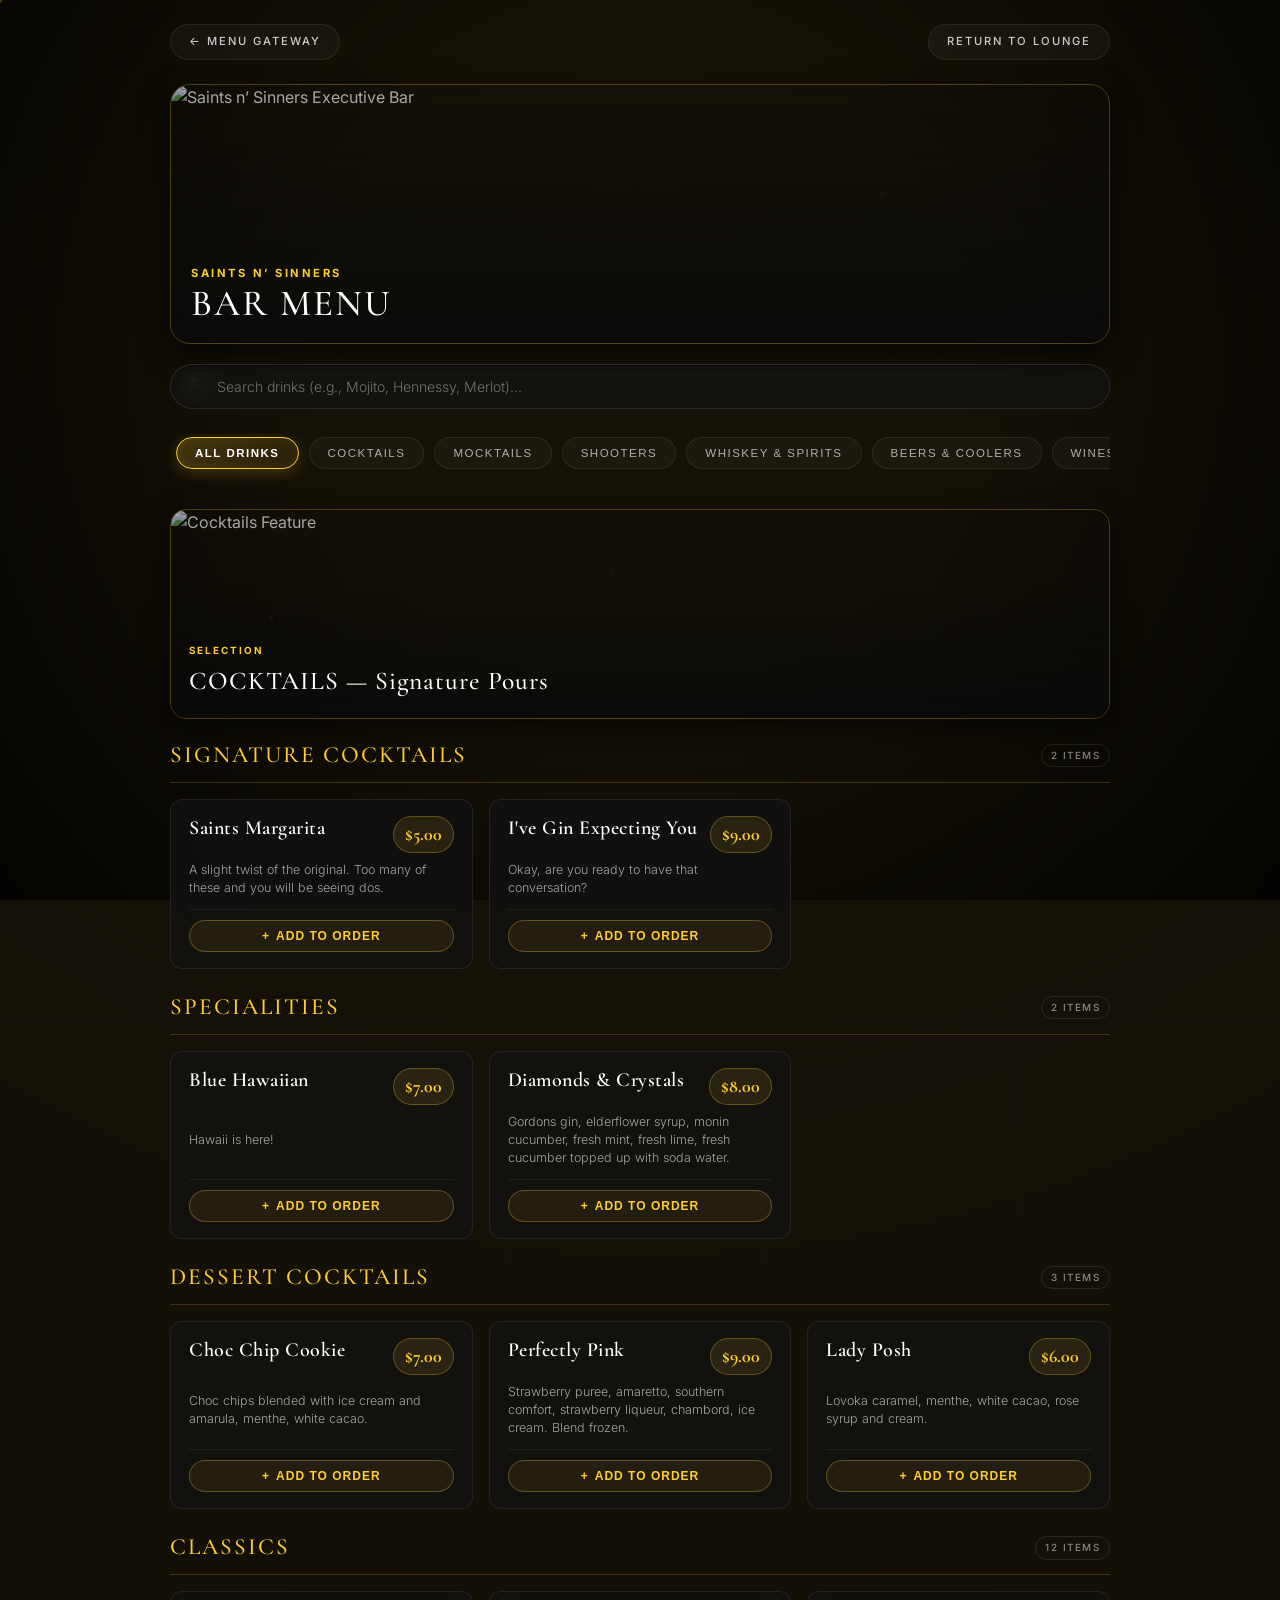
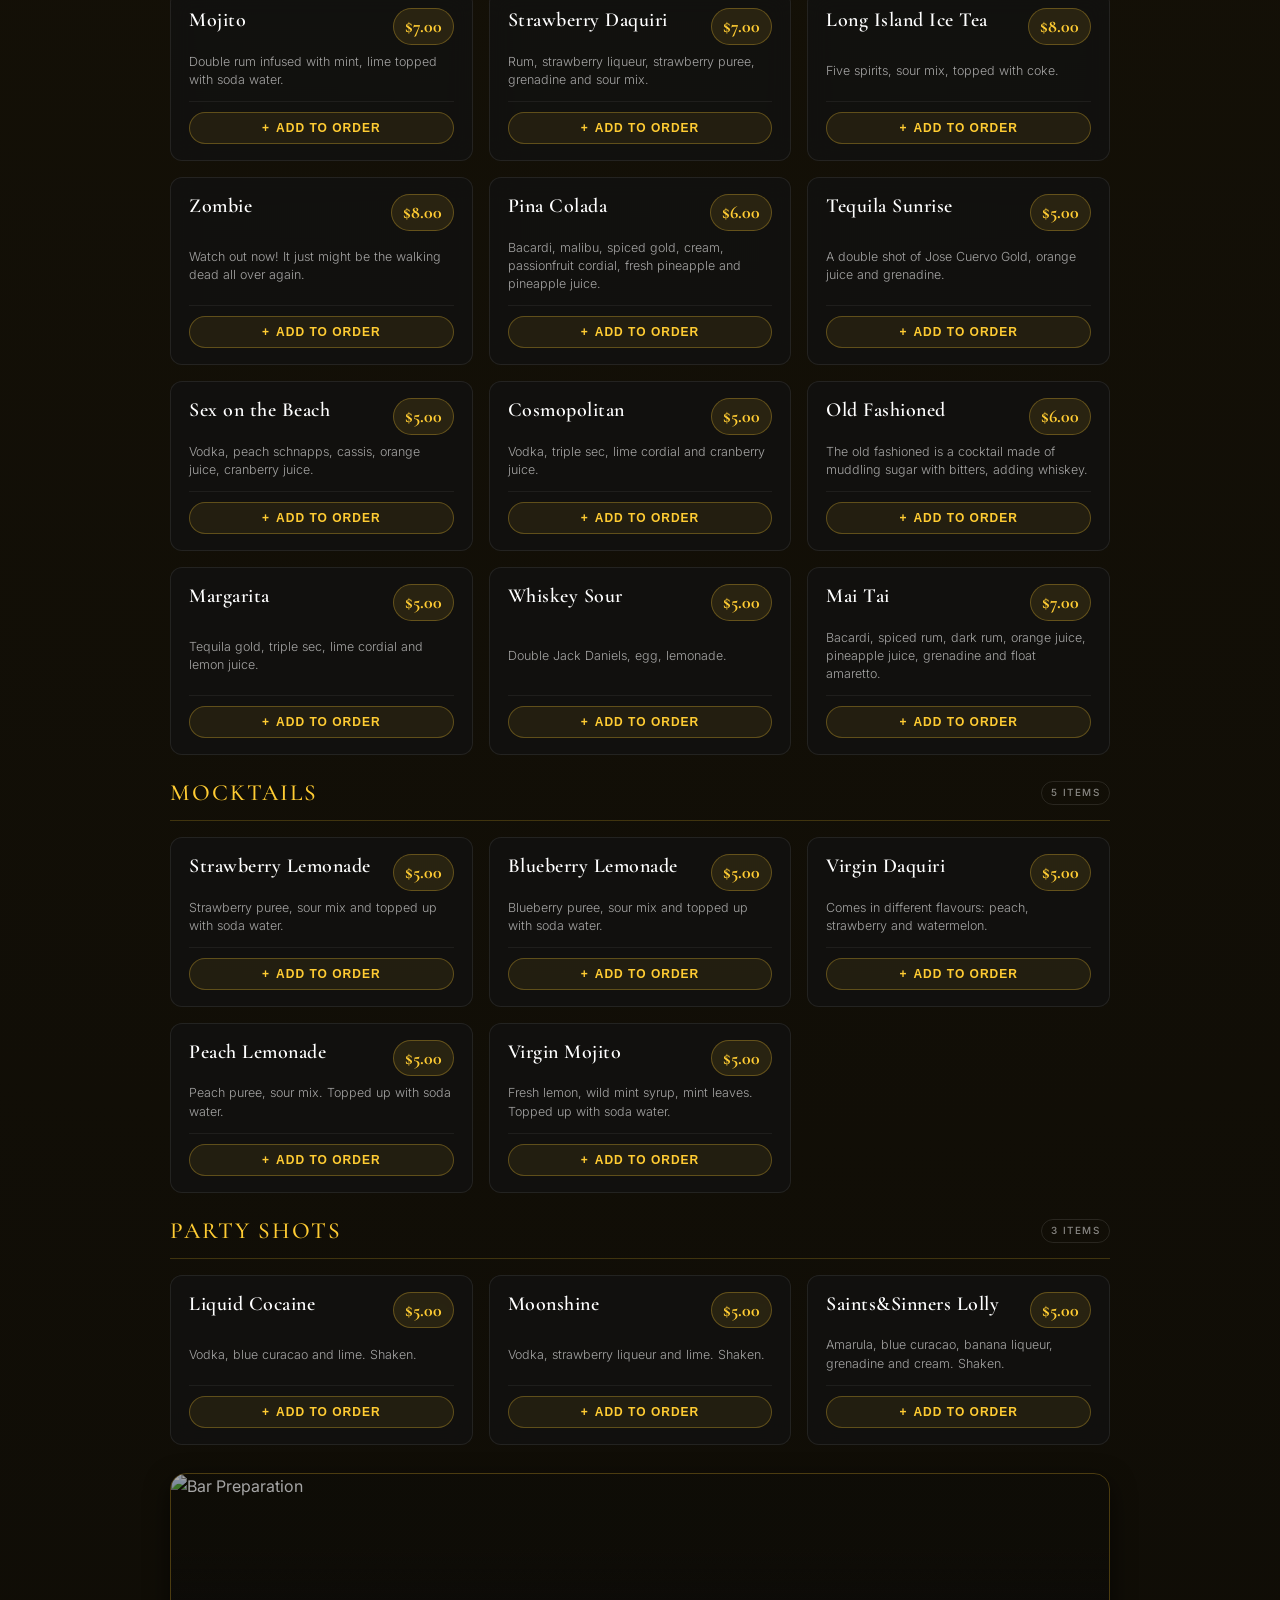
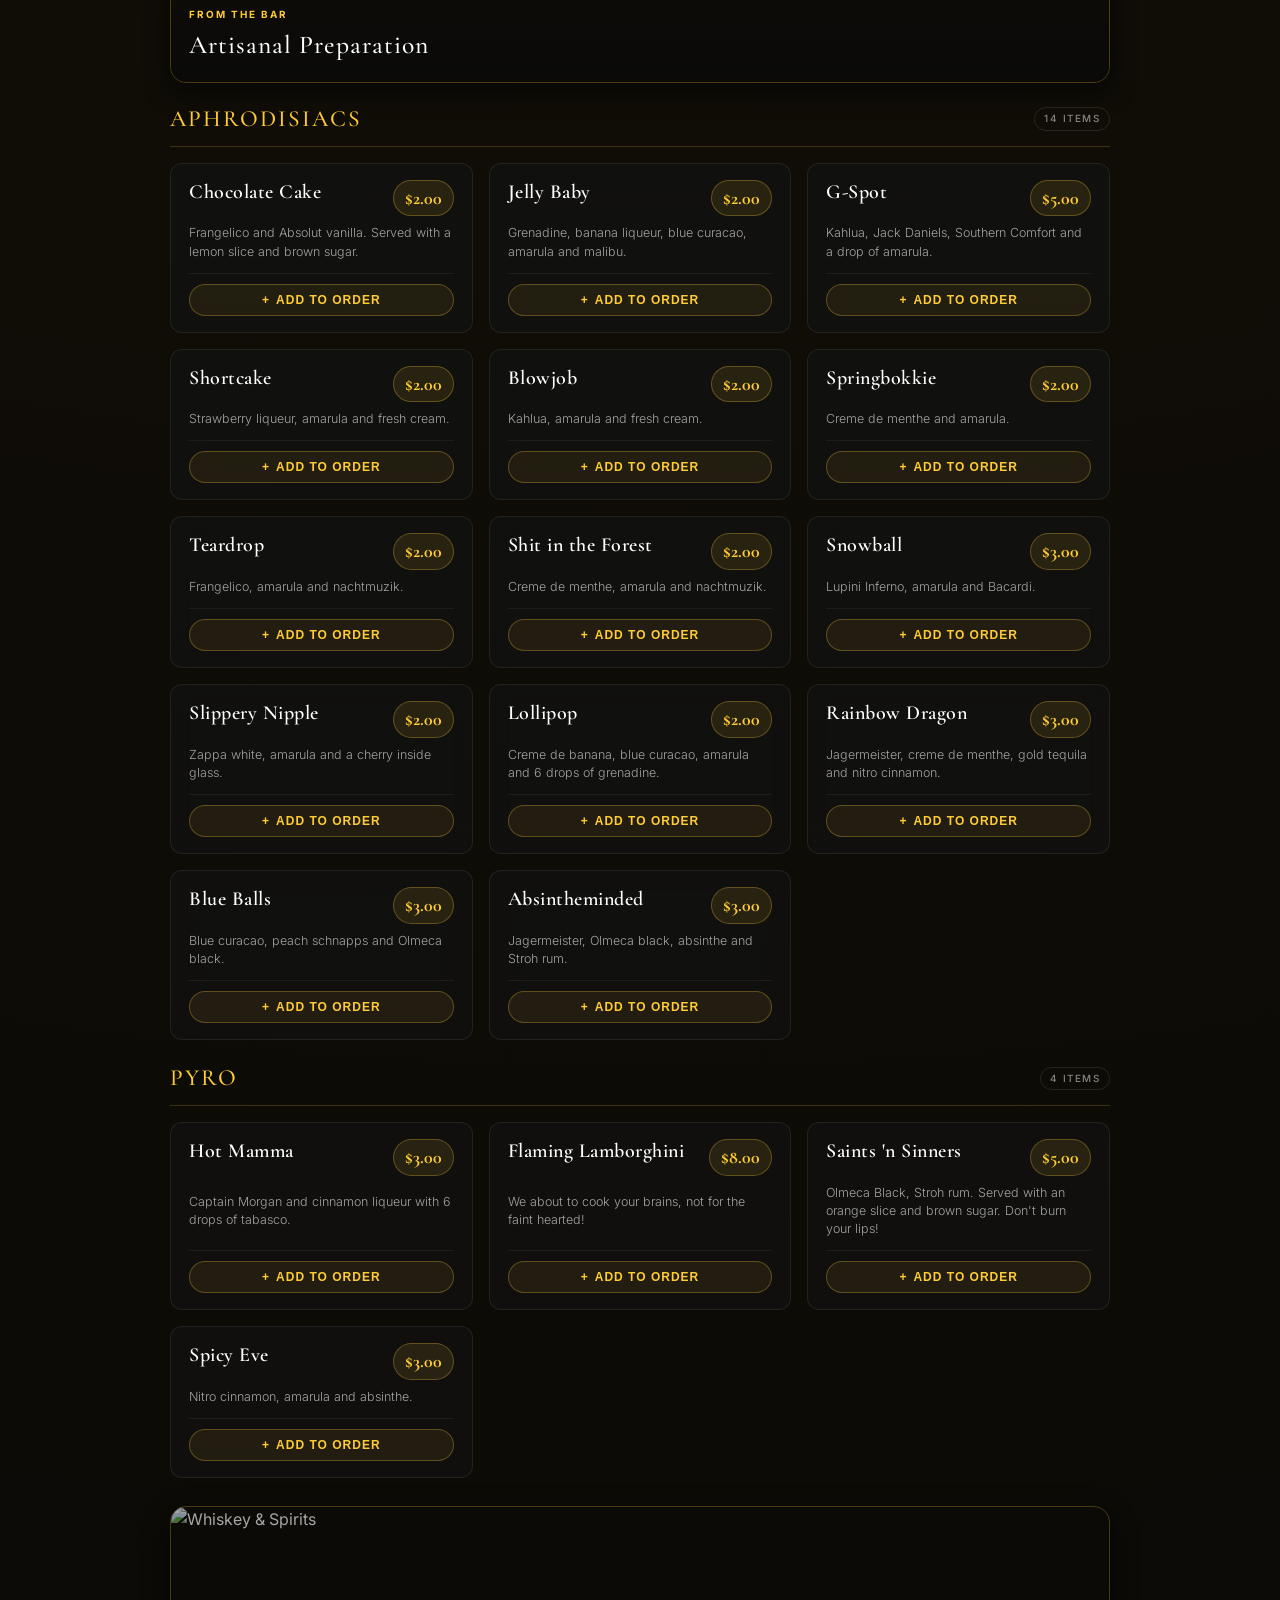
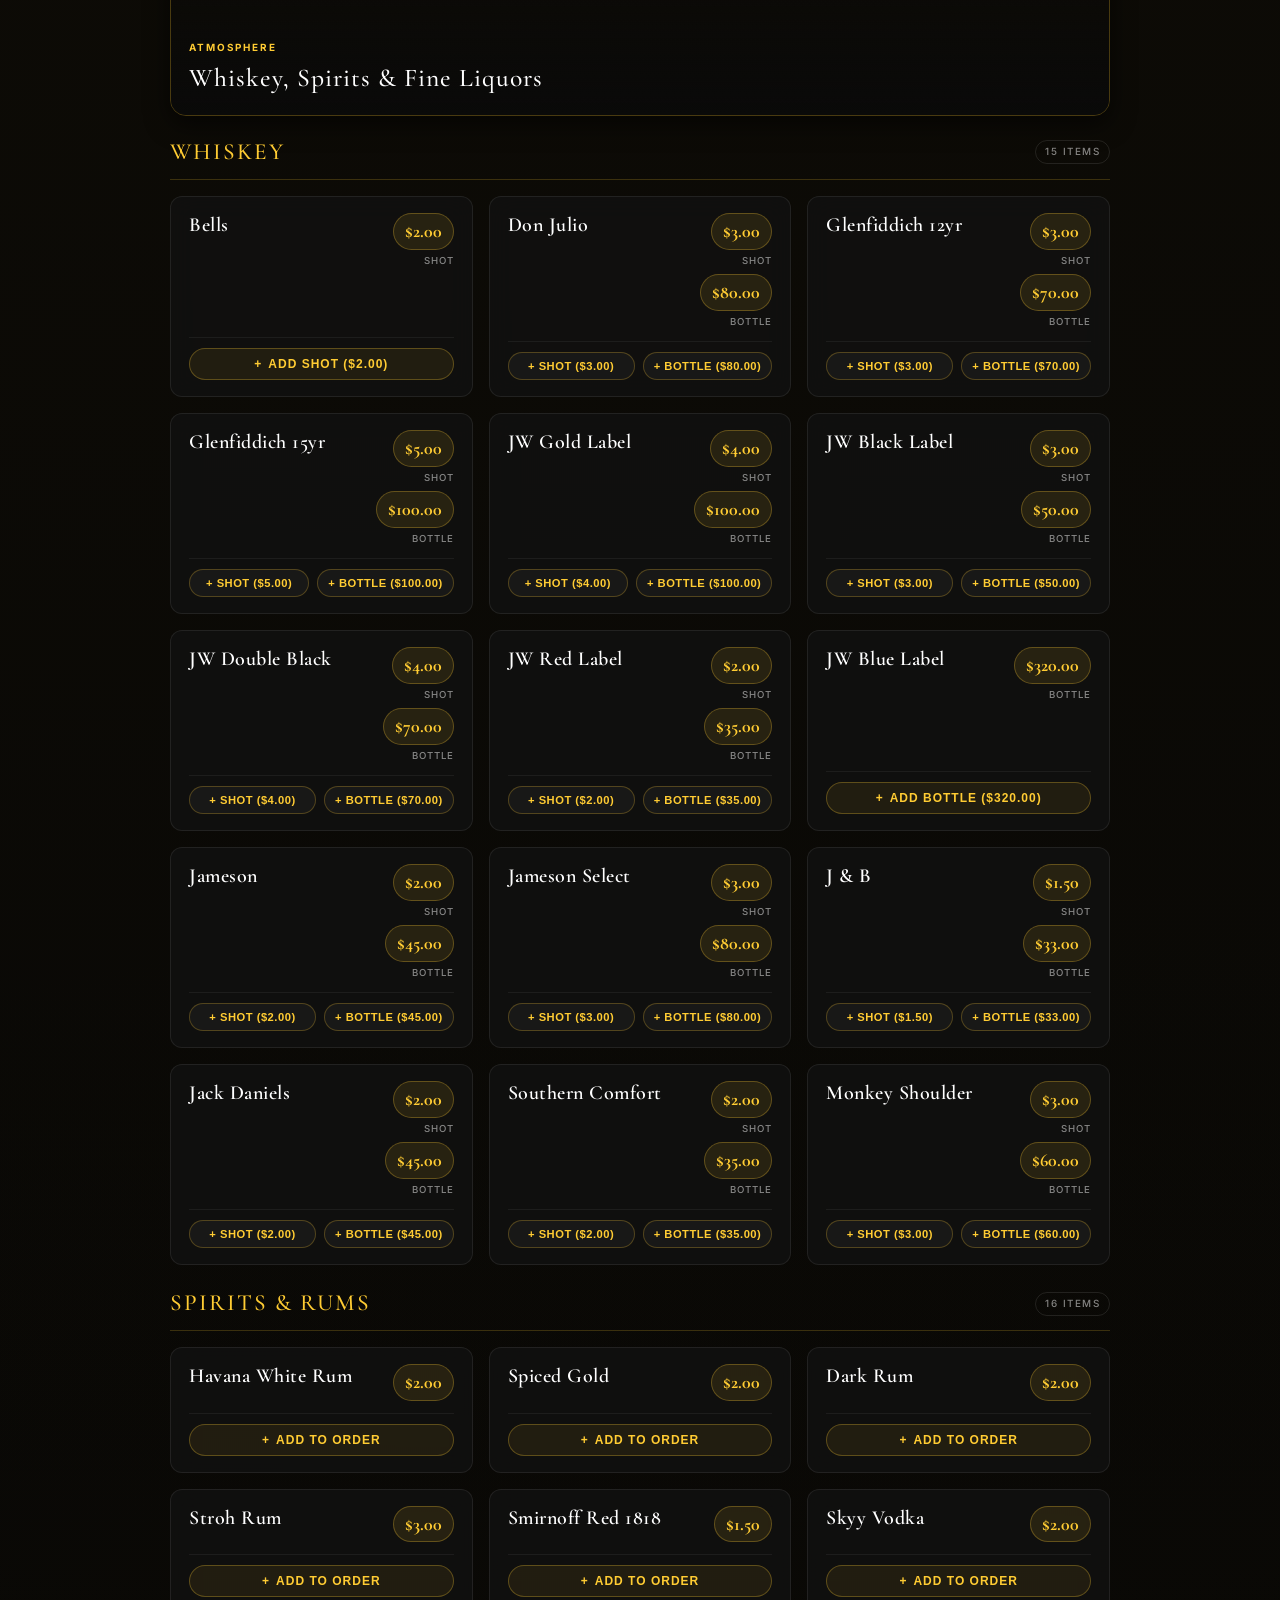
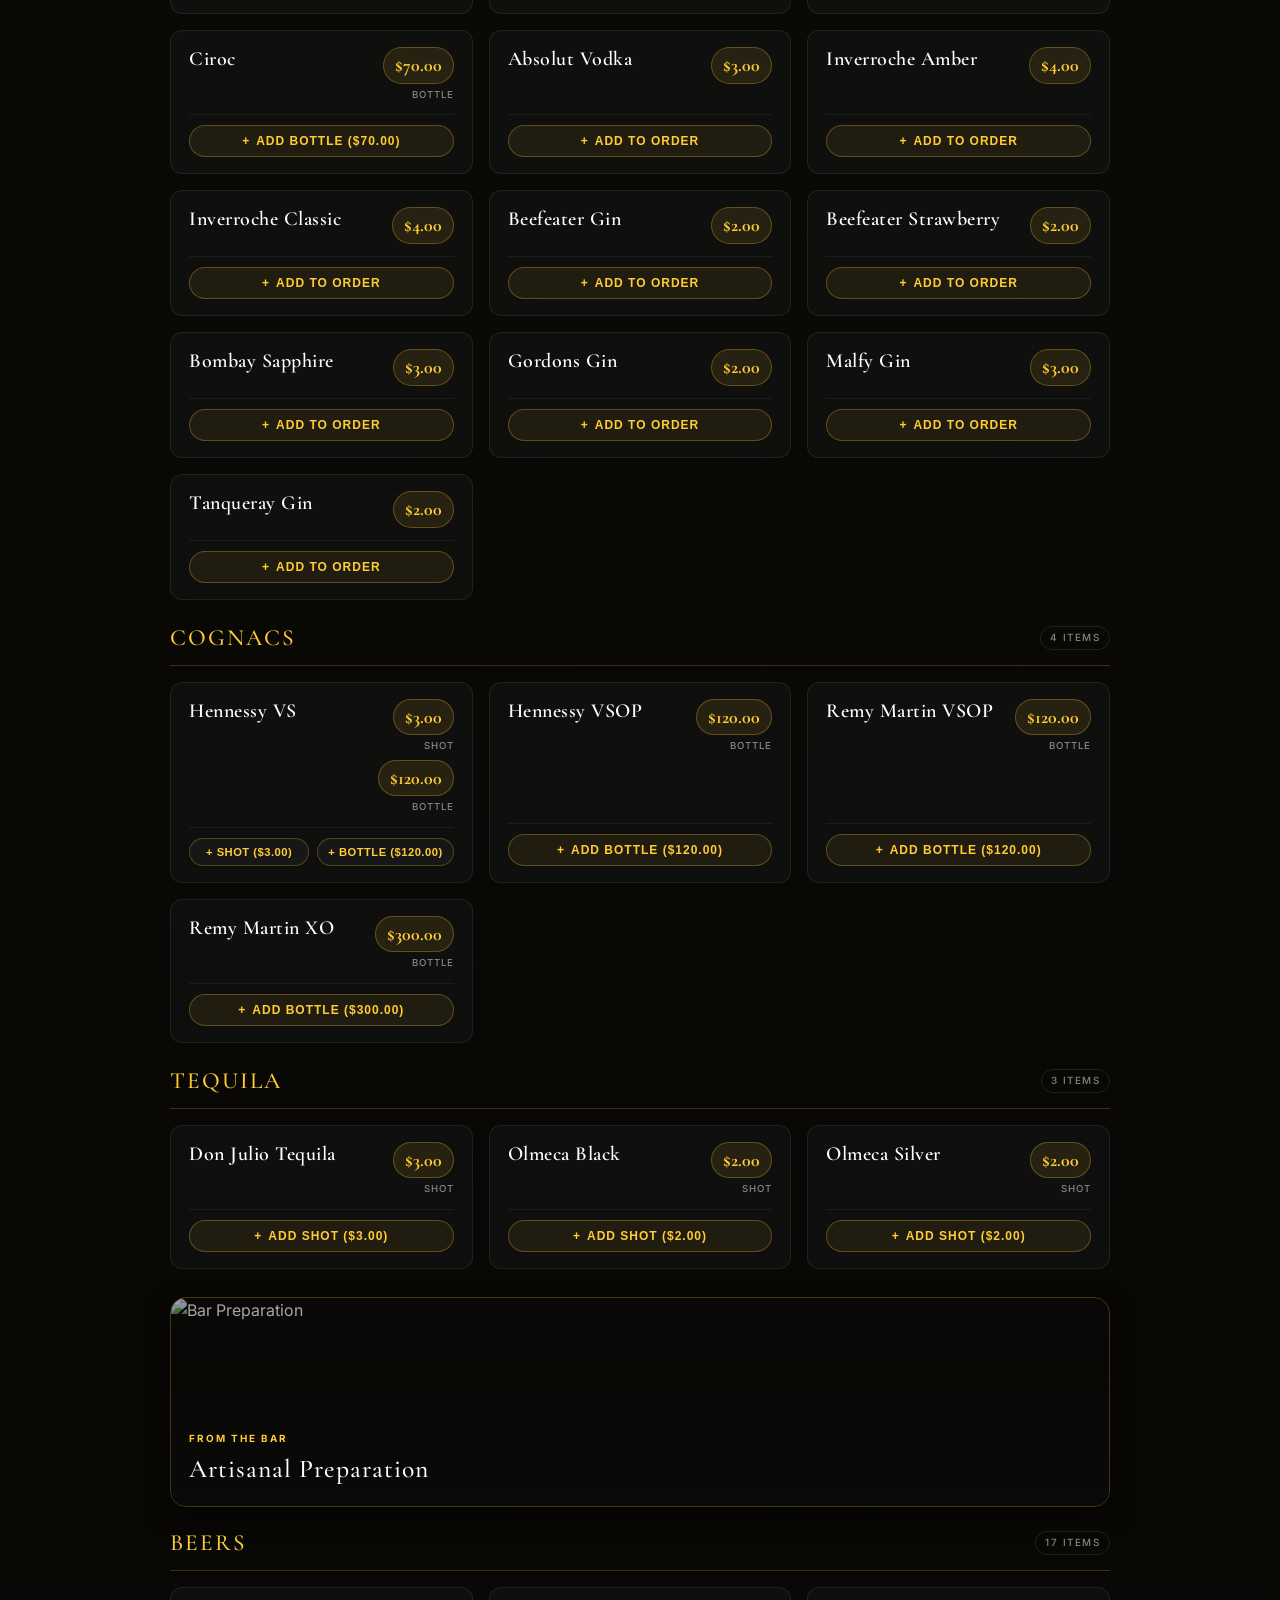
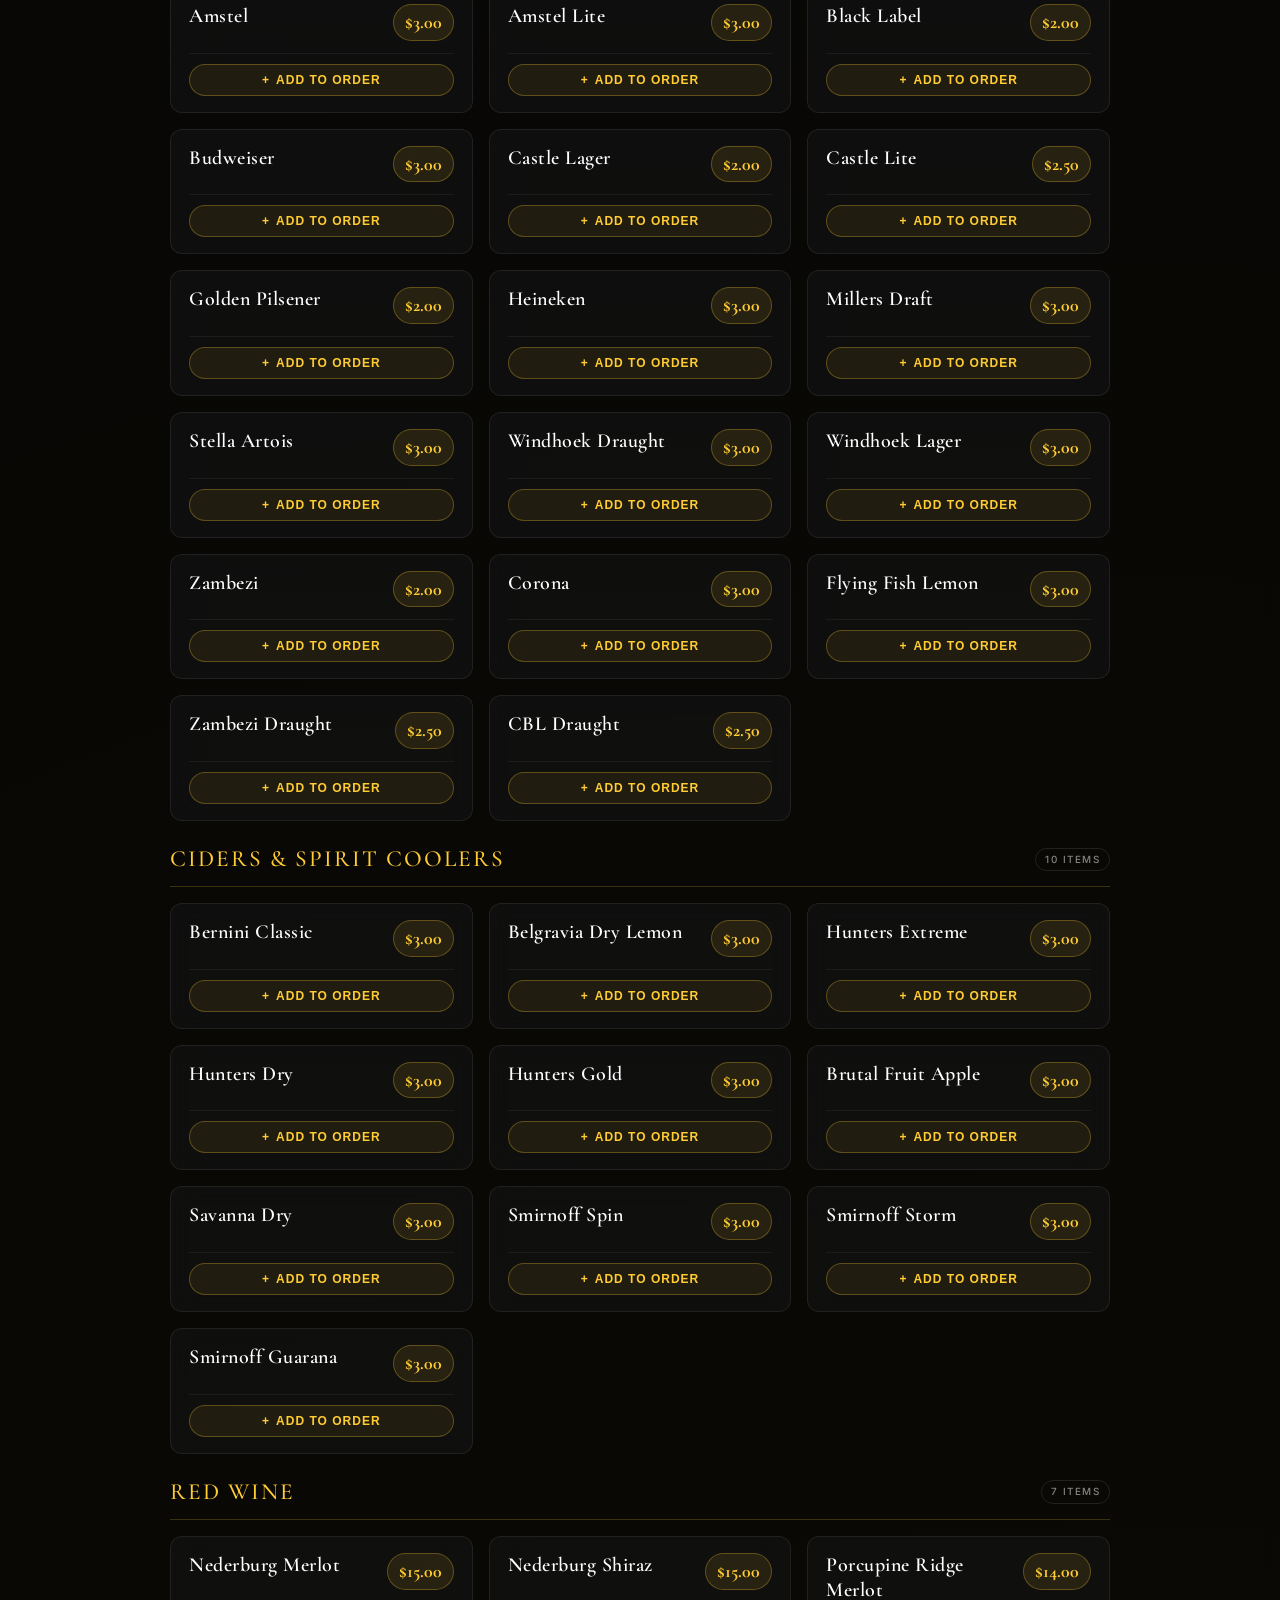
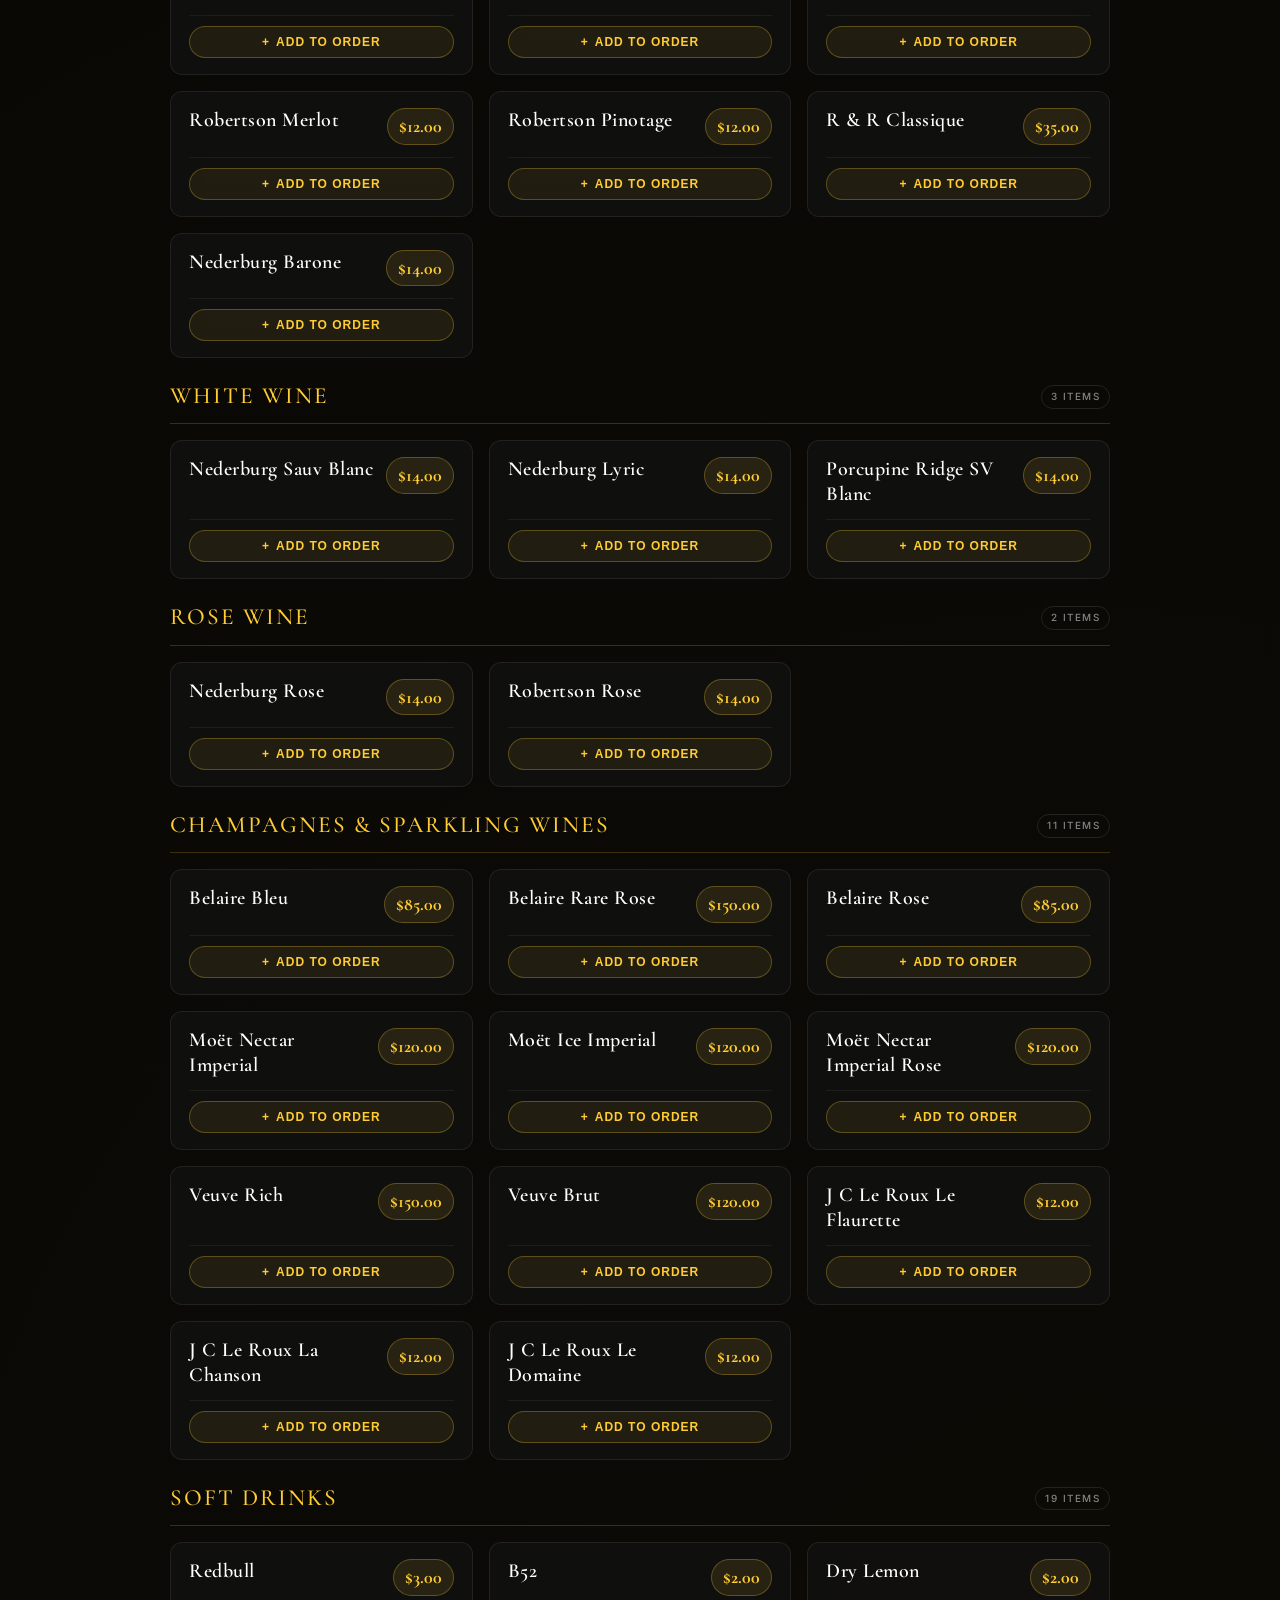
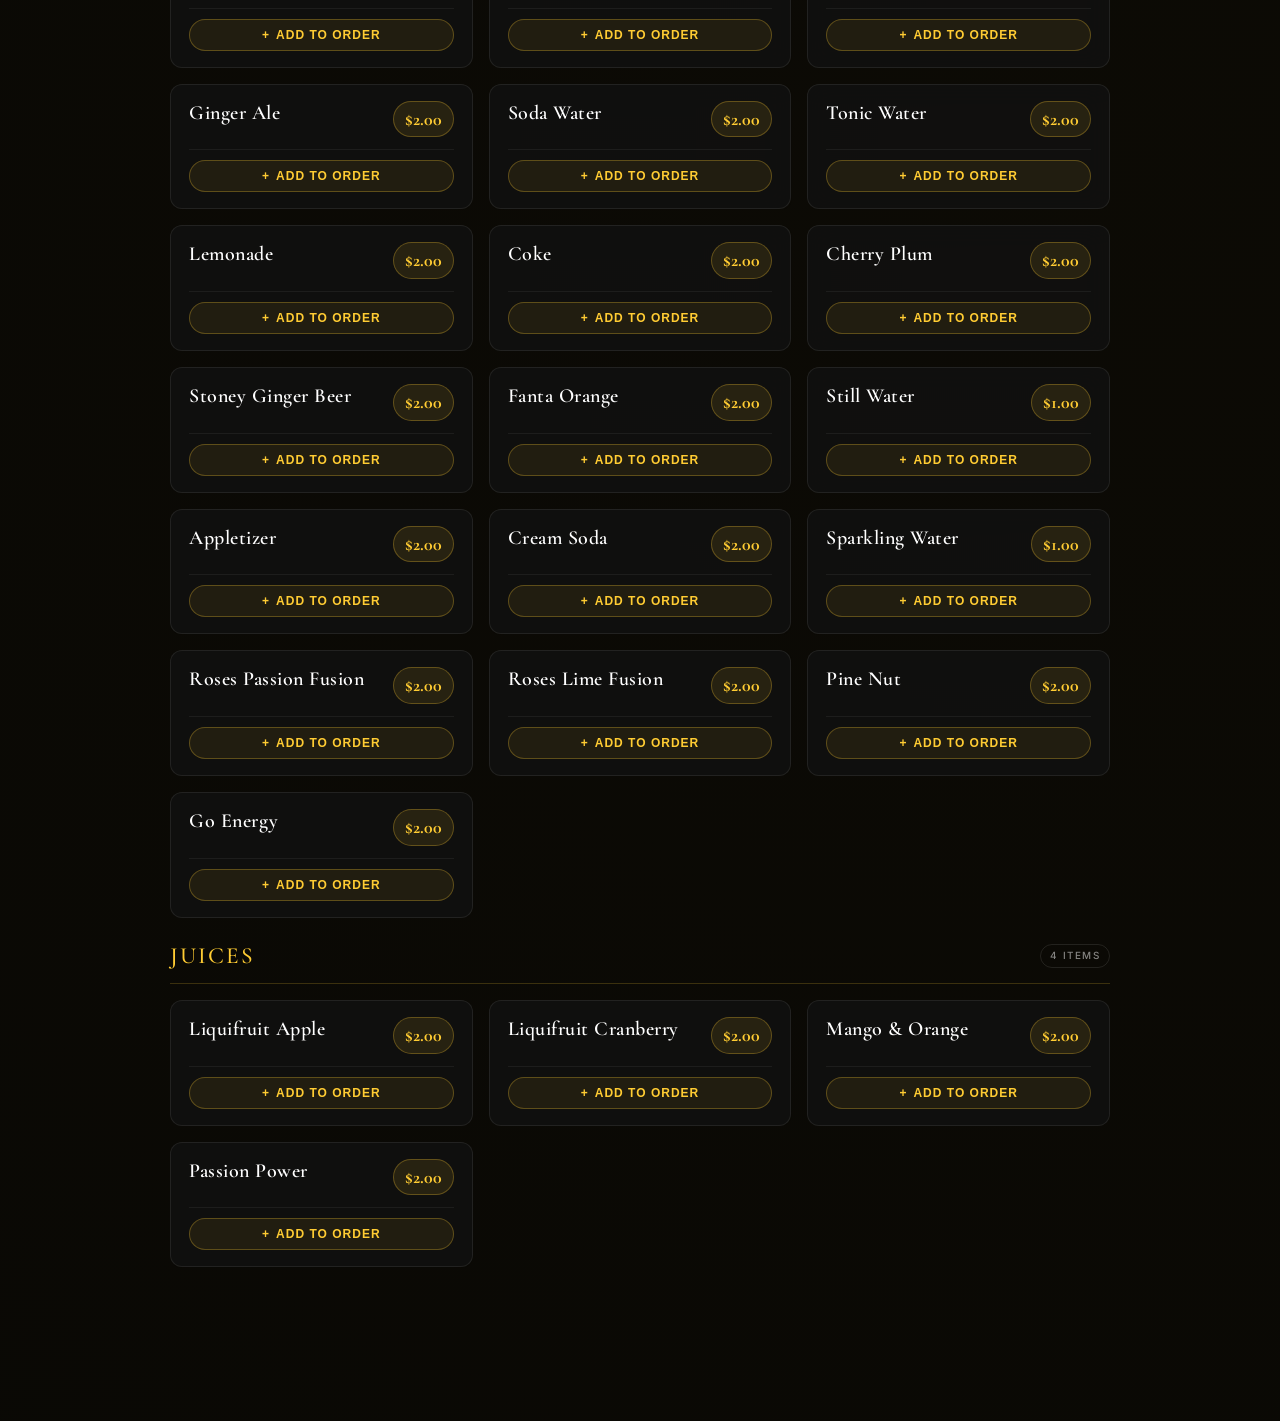
==== commit c0fee4f9: "Add files via upload" ====
--- a/bar-menu.html
+++ b/bar-menu.html
@@ -921,6 +921,125 @@
             color: var(--accent-gold);
             font-weight: 700;
         }
+
+        /* Editorial & Hero Feature Cards */
+        .bar-hero-card {
+            position: relative;
+            width: 100%;
+            height: 200px;
+            border-radius: 20px;
+            overflow: hidden;
+            margin-bottom: 20px;
+            border: 1px solid var(--glass-border-gold);
+            box-shadow: 0 10px 30px rgba(0, 0, 0, 0.7);
+        }
+
+        .bar-hero-card img {
+            width: 100%;
+            height: 100%;
+            object-fit: cover;
+            object-position: center 35%;
+            filter: brightness(0.75);
+            transition: transform 0.5s ease;
+        }
+
+        .bar-hero-card:hover img {
+            transform: scale(1.03);
+        }
+
+        .bar-hero-overlay {
+            position: absolute;
+            inset: 0;
+            background: linear-gradient(180deg, rgba(10, 10, 10, 0.1) 0%, rgba(10, 10, 10, 0.88) 100%);
+            display: flex;
+            flex-direction: column;
+            justify-content: flex-end;
+            padding: 18px 20px;
+        }
+
+        .bar-hero-overlay .hero-sub {
+            font-size: 0.7rem;
+            letter-spacing: 2.5px;
+            text-transform: uppercase;
+            color: var(--accent-gold);
+            font-weight: 700;
+            margin-bottom: 2px;
+        }
+
+        .bar-hero-overlay .hero-title {
+            font-family: var(--font-serif);
+            font-size: 1.8rem;
+            color: #fff;
+            letter-spacing: 2px;
+            line-height: 1.1;
+            font-weight: 500;
+        }
+
+        .editorial-banner-card {
+            position: relative;
+            width: 100%;
+            height: 170px;
+            border-radius: 16px;
+            overflow: hidden;
+            margin: 28px 0 18px 0;
+            border: 1px solid rgba(255, 204, 51, 0.25);
+            box-shadow: 0 8px 25px rgba(0, 0, 0, 0.6);
+        }
+
+        .editorial-banner-card img {
+            width: 100%;
+            height: 100%;
+            object-fit: cover;
+            object-position: center;
+            filter: brightness(0.8);
+            transition: transform 0.4s ease;
+        }
+
+        .editorial-banner-card:hover img {
+            transform: scale(1.02);
+        }
+
+        .editorial-banner-overlay {
+            position: absolute;
+            inset: 0;
+            background: linear-gradient(0deg, rgba(10, 10, 10, 0.9) 0%, rgba(10, 10, 10, 0.2) 65%);
+            display: flex;
+            flex-direction: column;
+            justify-content: flex-end;
+            padding: 16px 18px;
+        }
+
+        .editorial-banner-overlay .editorial-tag {
+            font-size: 0.62rem;
+            letter-spacing: 2px;
+            text-transform: uppercase;
+            color: var(--accent-gold);
+            font-weight: 700;
+        }
+
+        .editorial-banner-overlay .editorial-title {
+            font-family: var(--font-serif);
+            font-size: 1.35rem;
+            color: #fff;
+            letter-spacing: 1px;
+            margin-top: 2px;
+            font-weight: 500;
+        }
+
+        @media (min-width: 640px) {
+            .bar-hero-card {
+                height: 260px;
+            }
+            .bar-hero-overlay .hero-title {
+                font-size: 2.3rem;
+            }
+            .editorial-banner-card {
+                height: 210px;
+            }
+            .editorial-banner-overlay .editorial-title {
+                font-size: 1.6rem;
+            }
+        }
     </style>
 </head>
 <body>
@@ -934,11 +1053,14 @@
             <a href="index.html" class="back-link">Return to Lounge</a>
         </nav>
 
-        <header class="bar-header">
-            <p>Saints n’ Sinners Lounge & Pub</p>
-            <h1>Executive Bar Menu</h1>
-            <div class="bar-header-divider"></div>
-        </header>
+        <!-- Hero Banner with IMAGE 01 -->
+        <div class="bar-hero-card">
+            <img src="https://pub-e10a28ca38cf452da437555e0f90e288.r2.dev/saints%26sinners/Bar%20Menu/d89ebf145d4c1d9eb3c18ffa095d04a2.jpg" alt="Saints n’ Sinners Executive Bar" />
+            <div class="bar-hero-overlay">
+                <p class="hero-sub">SAINTS N’ SINNERS</p>
+                <h1 class="hero-title">BAR MENU</h1>
+            </div>
+        </div>
 
         <!-- Live Search -->
         <div class="search-container">
@@ -1636,7 +1758,52 @@
                 });
                 cardsHtml += '</div>';
 
-                subSection.innerHTML = titleHtml + cardsHtml;
+                let bannerHtml = '';
+                if (!searchQuery) {
+                    if (subcatName === 'Signature Cocktails') {
+                        bannerHtml = `
+                            <div class="editorial-banner-card">
+                                <img src="https://pub-e10a28ca38cf452da437555e0f90e288.r2.dev/saints%26sinners/Bar%20Menu/ed6cb7fe8ed69395a35a6f99e0f022b4.jpg" alt="Cocktails Feature" />
+                                <div class="editorial-banner-overlay">
+                                    <span class="editorial-tag">SELECTION</span>
+                                    <h3 class="editorial-title">COCKTAILS — Signature Pours</h3>
+                                </div>
+                            </div>
+                        `;
+                    } else if (subcatName === 'Classic Cocktails') {
+                        bannerHtml = `
+                            <div class="editorial-banner-card">
+                                <img src="https://pub-e10a28ca38cf452da437555e0f90e288.r2.dev/saints%26sinners/Bar%20Menu/d865c3416ecdb51798199ff2a61dfe6a.jpg" alt="Signature Drinks" />
+                                <div class="editorial-banner-overlay">
+                                    <span class="editorial-tag">CRAFT MIXOLOGY</span>
+                                    <h3 class="editorial-title">Handcrafted Pours & Classics</h3>
+                                </div>
+                            </div>
+                        `;
+                    } else if (subcatName === 'Whiskey') {
+                        bannerHtml = `
+                            <div class="editorial-banner-card">
+                                <img src="https://pub-e10a28ca38cf452da437555e0f90e288.r2.dev/saints%26sinners/Bar%20Menu/28c86921ced7dffd814b8e99c725488b.jpg" alt="Whiskey & Spirits" />
+                                <div class="editorial-banner-overlay">
+                                    <span class="editorial-tag">ATMOSPHERE</span>
+                                    <h3 class="editorial-title">Whiskey, Spirits & Fine Liquors</h3>
+                                </div>
+                            </div>
+                        `;
+                    } else if (subcatName === 'Aphrodisiacs' || subcatName === 'Beers') {
+                        bannerHtml = `
+                            <div class="editorial-banner-card">
+                                <img src="https://pub-e10a28ca38cf452da437555e0f90e288.r2.dev/saints%26sinners/Bar%20Menu/05b40712578eccd594e796ea0096306f.jpg" alt="Bar Preparation" />
+                                <div class="editorial-banner-overlay">
+                                    <span class="editorial-tag">FROM THE BAR</span>
+                                    <h3 class="editorial-title">Artisanal Preparation</h3>
+                                </div>
+                            </div>
+                        `;
+                    }
+                }
+
+                subSection.innerHTML = bannerHtml + titleHtml + cardsHtml;
                 renderTarget.appendChild(subSection);
             });
         }
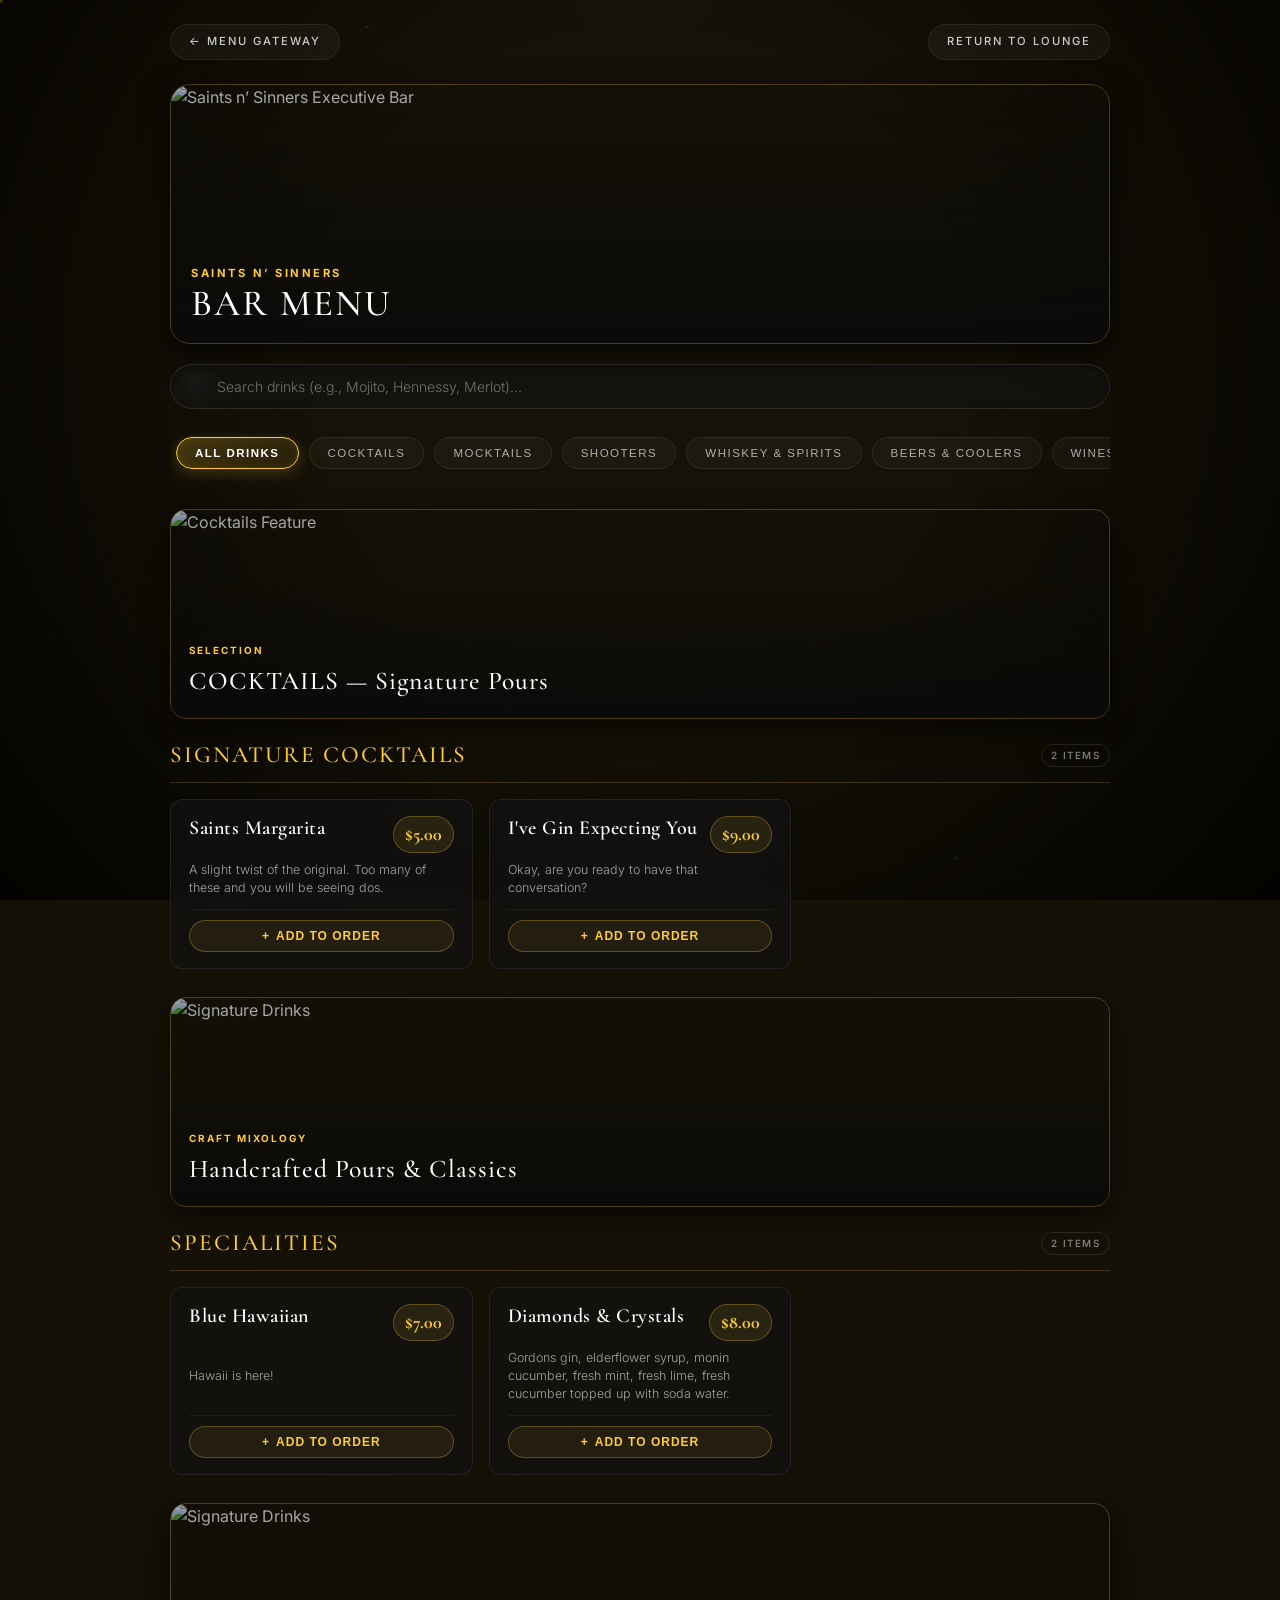
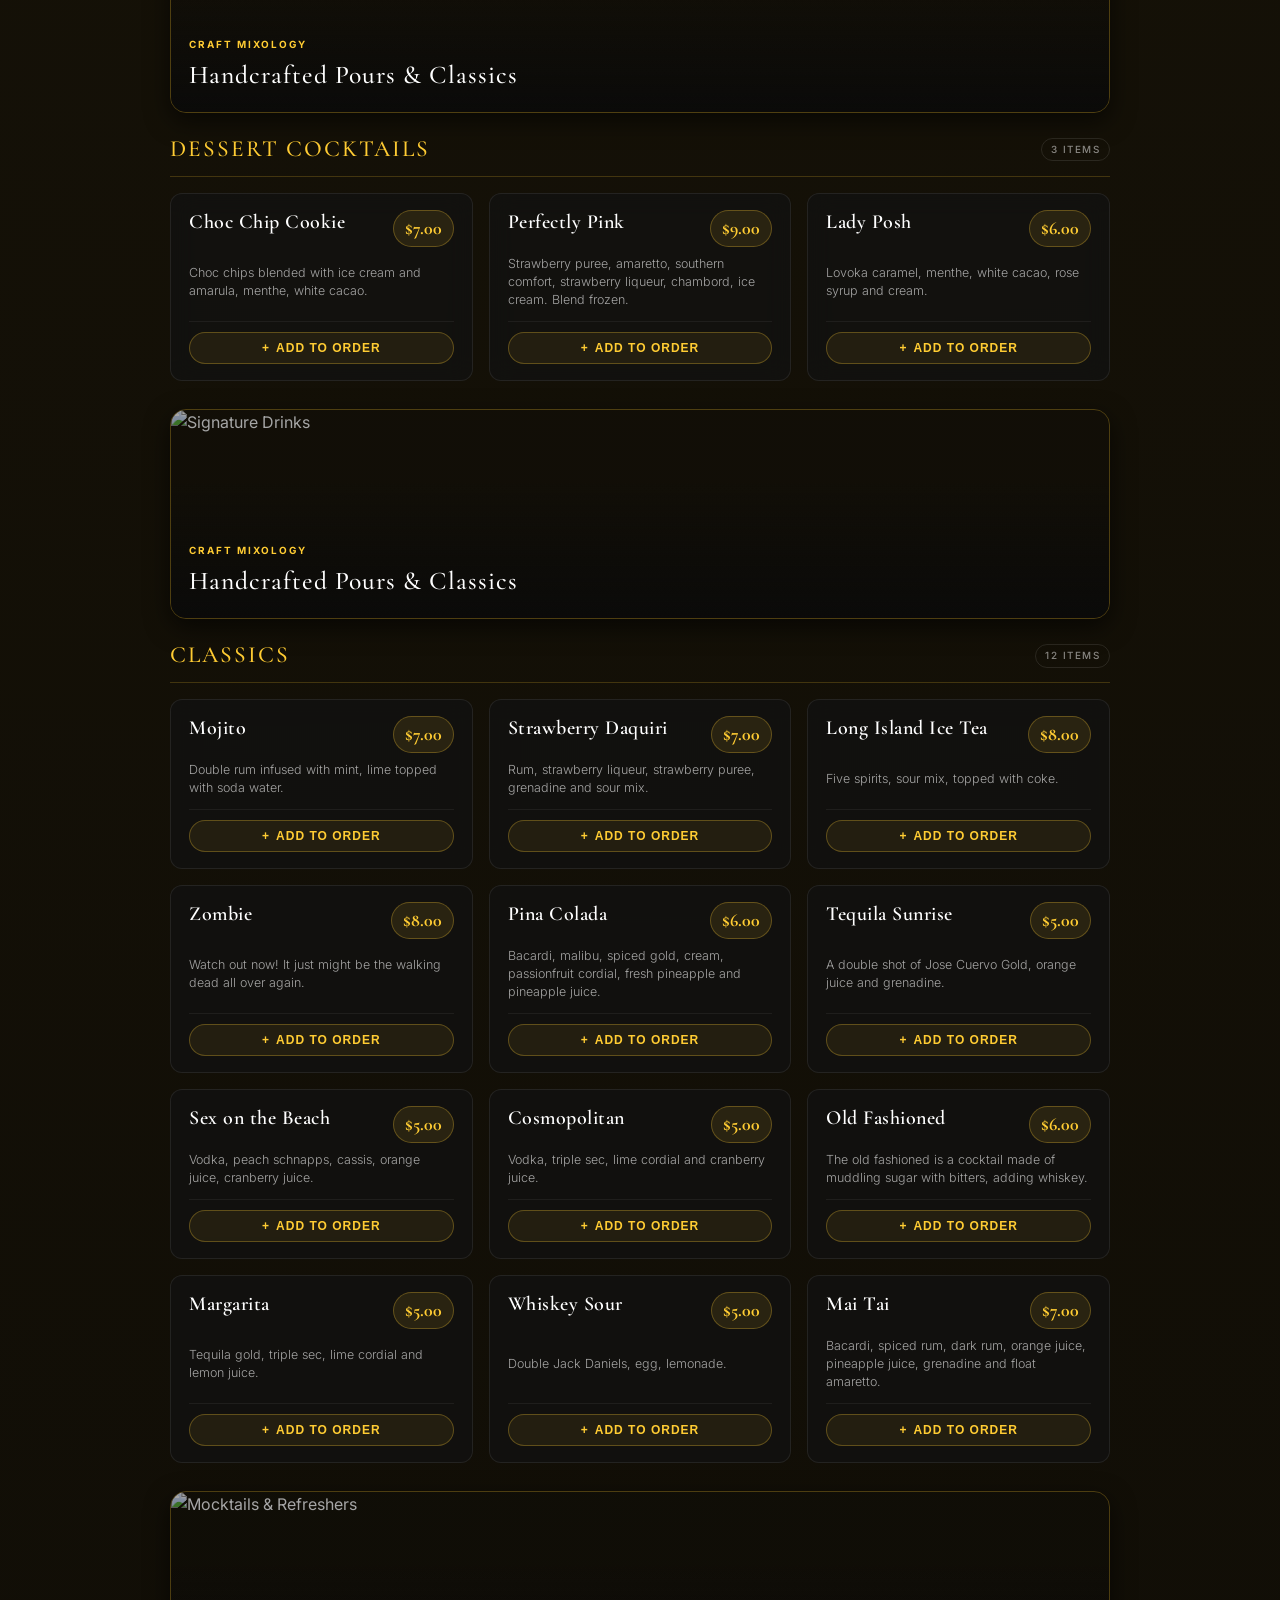
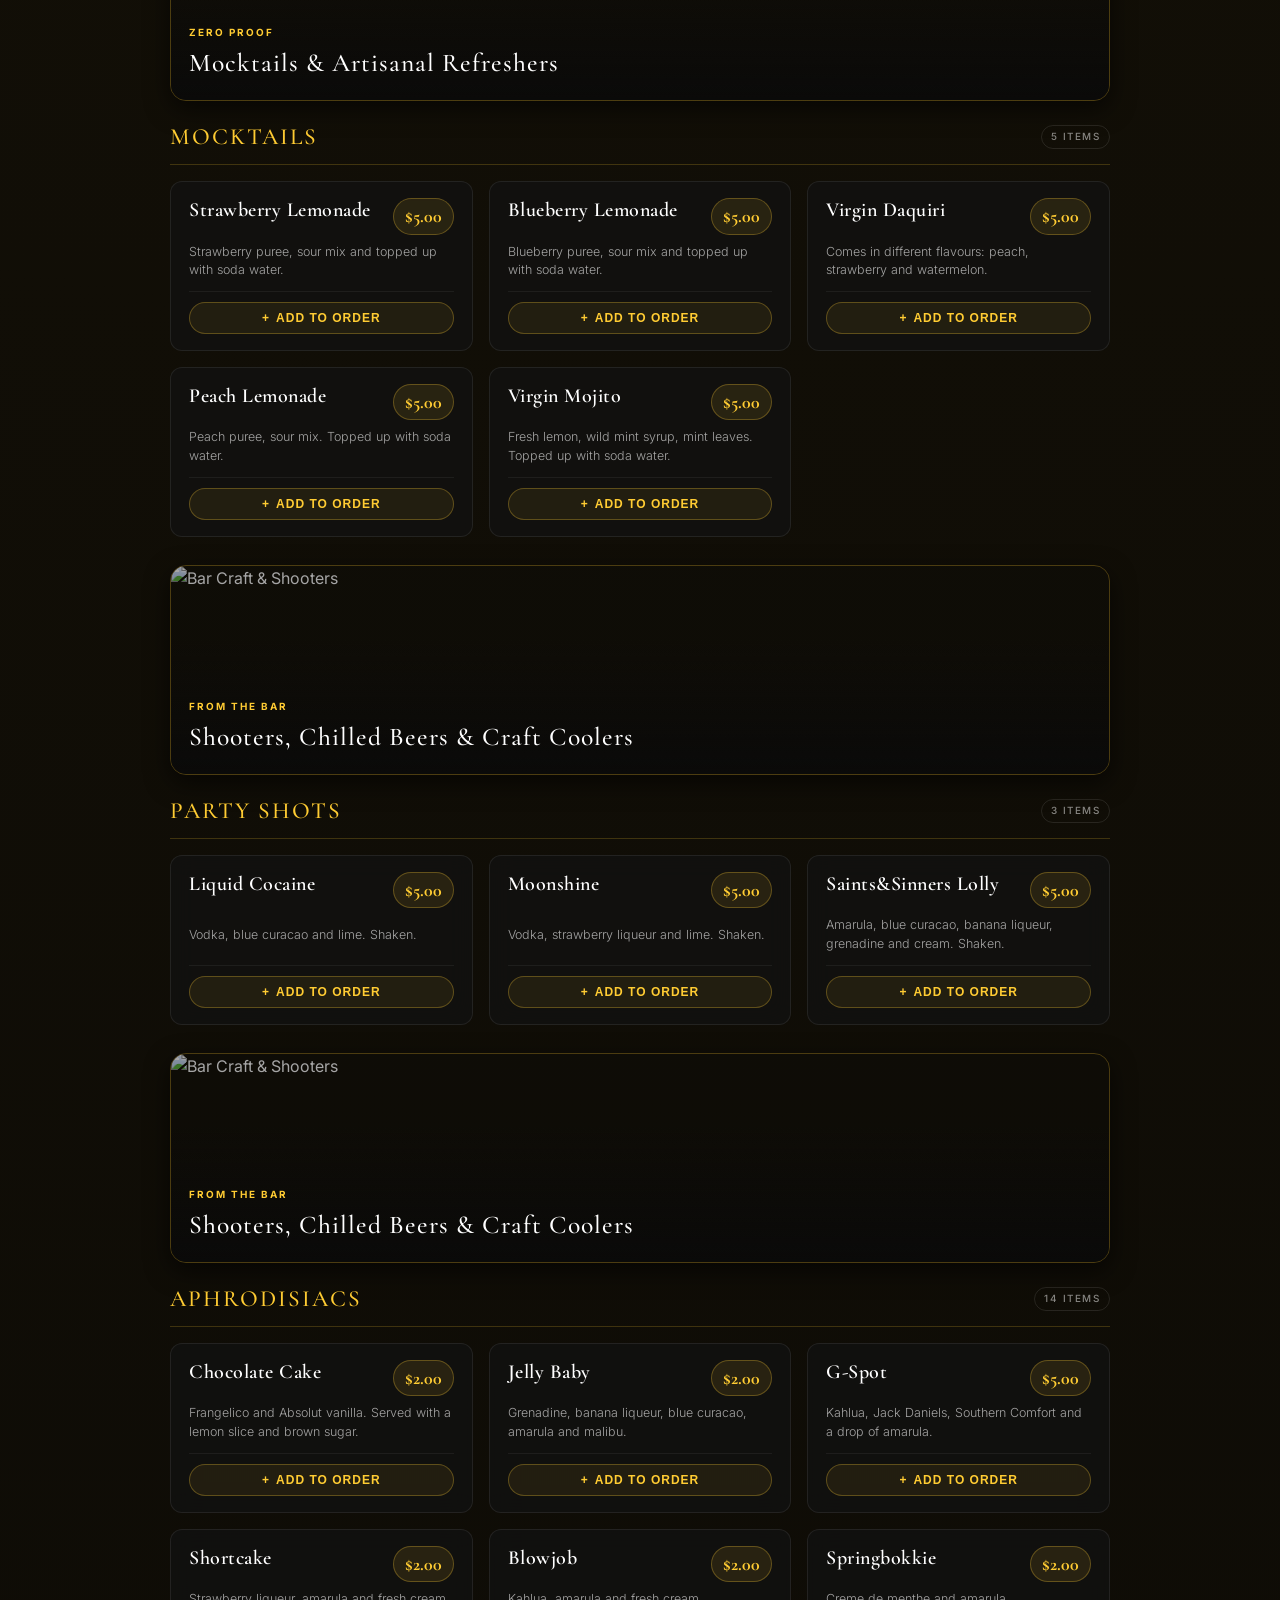
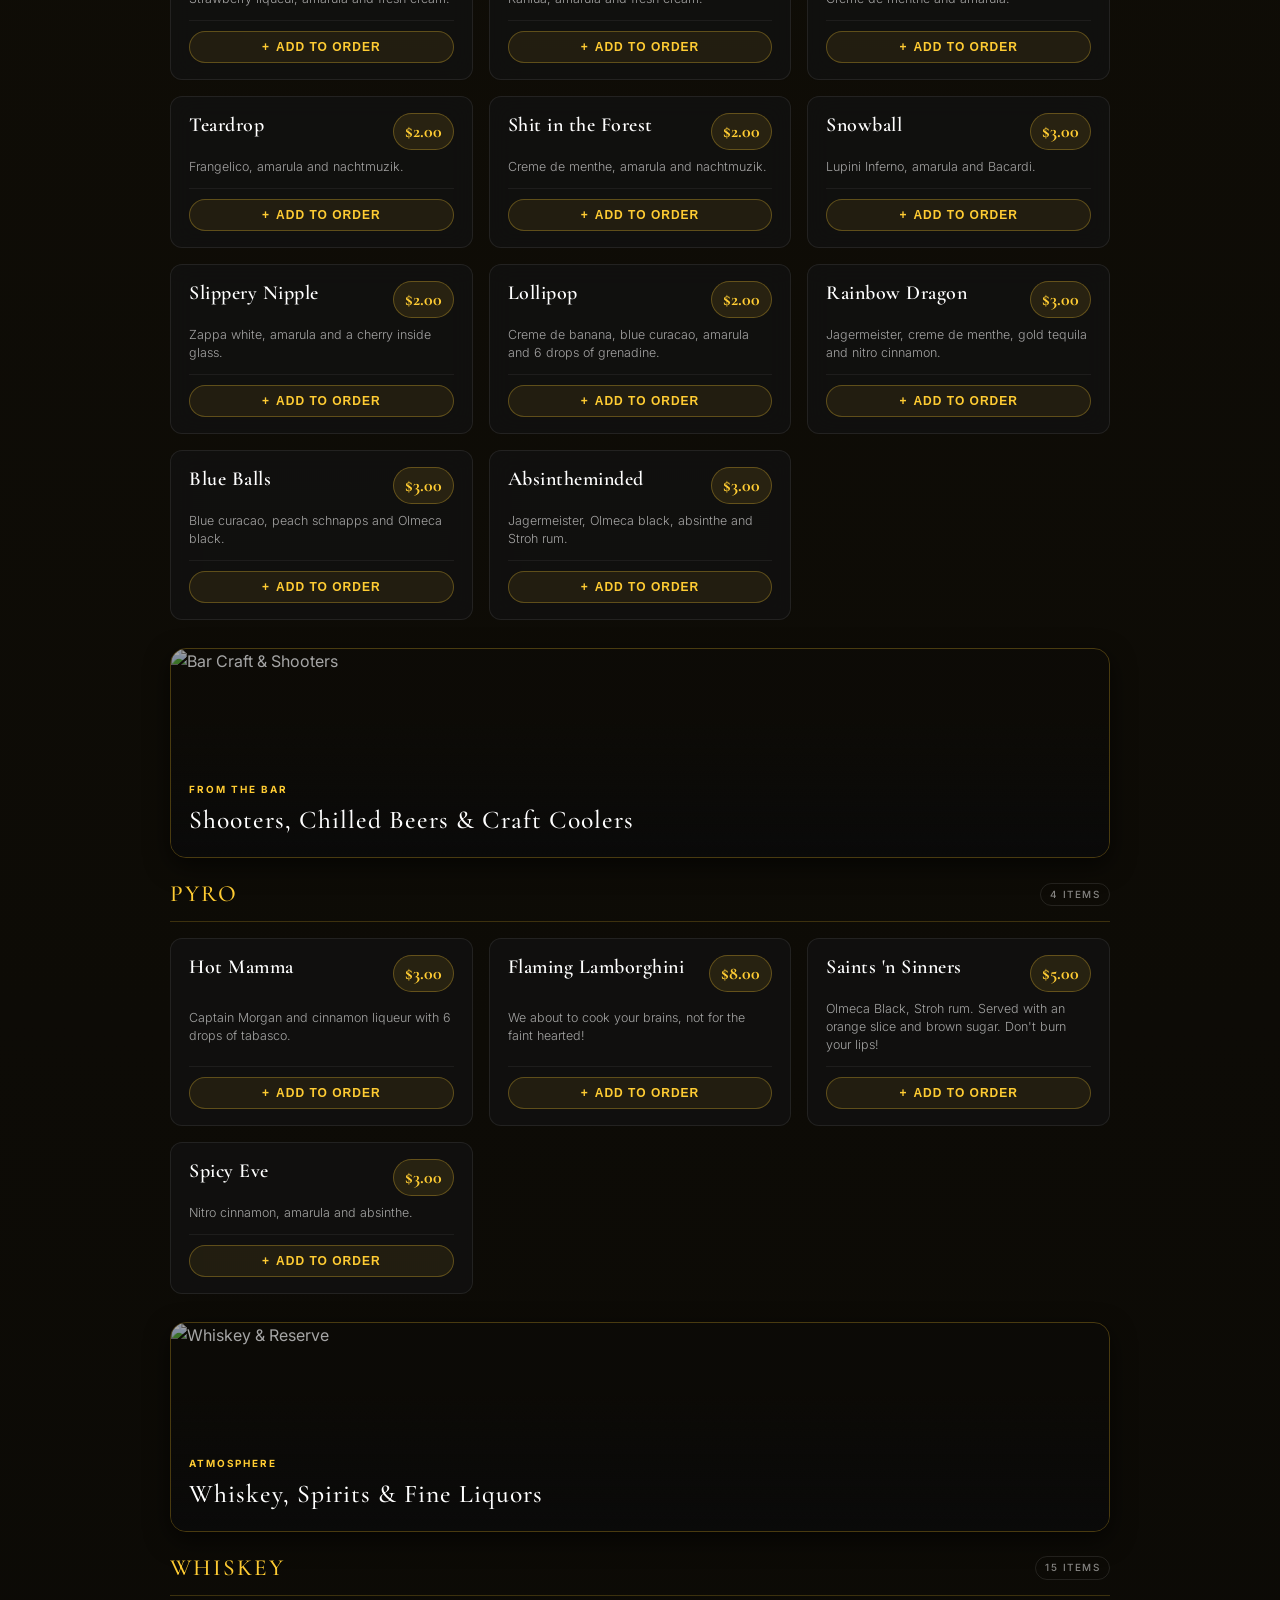
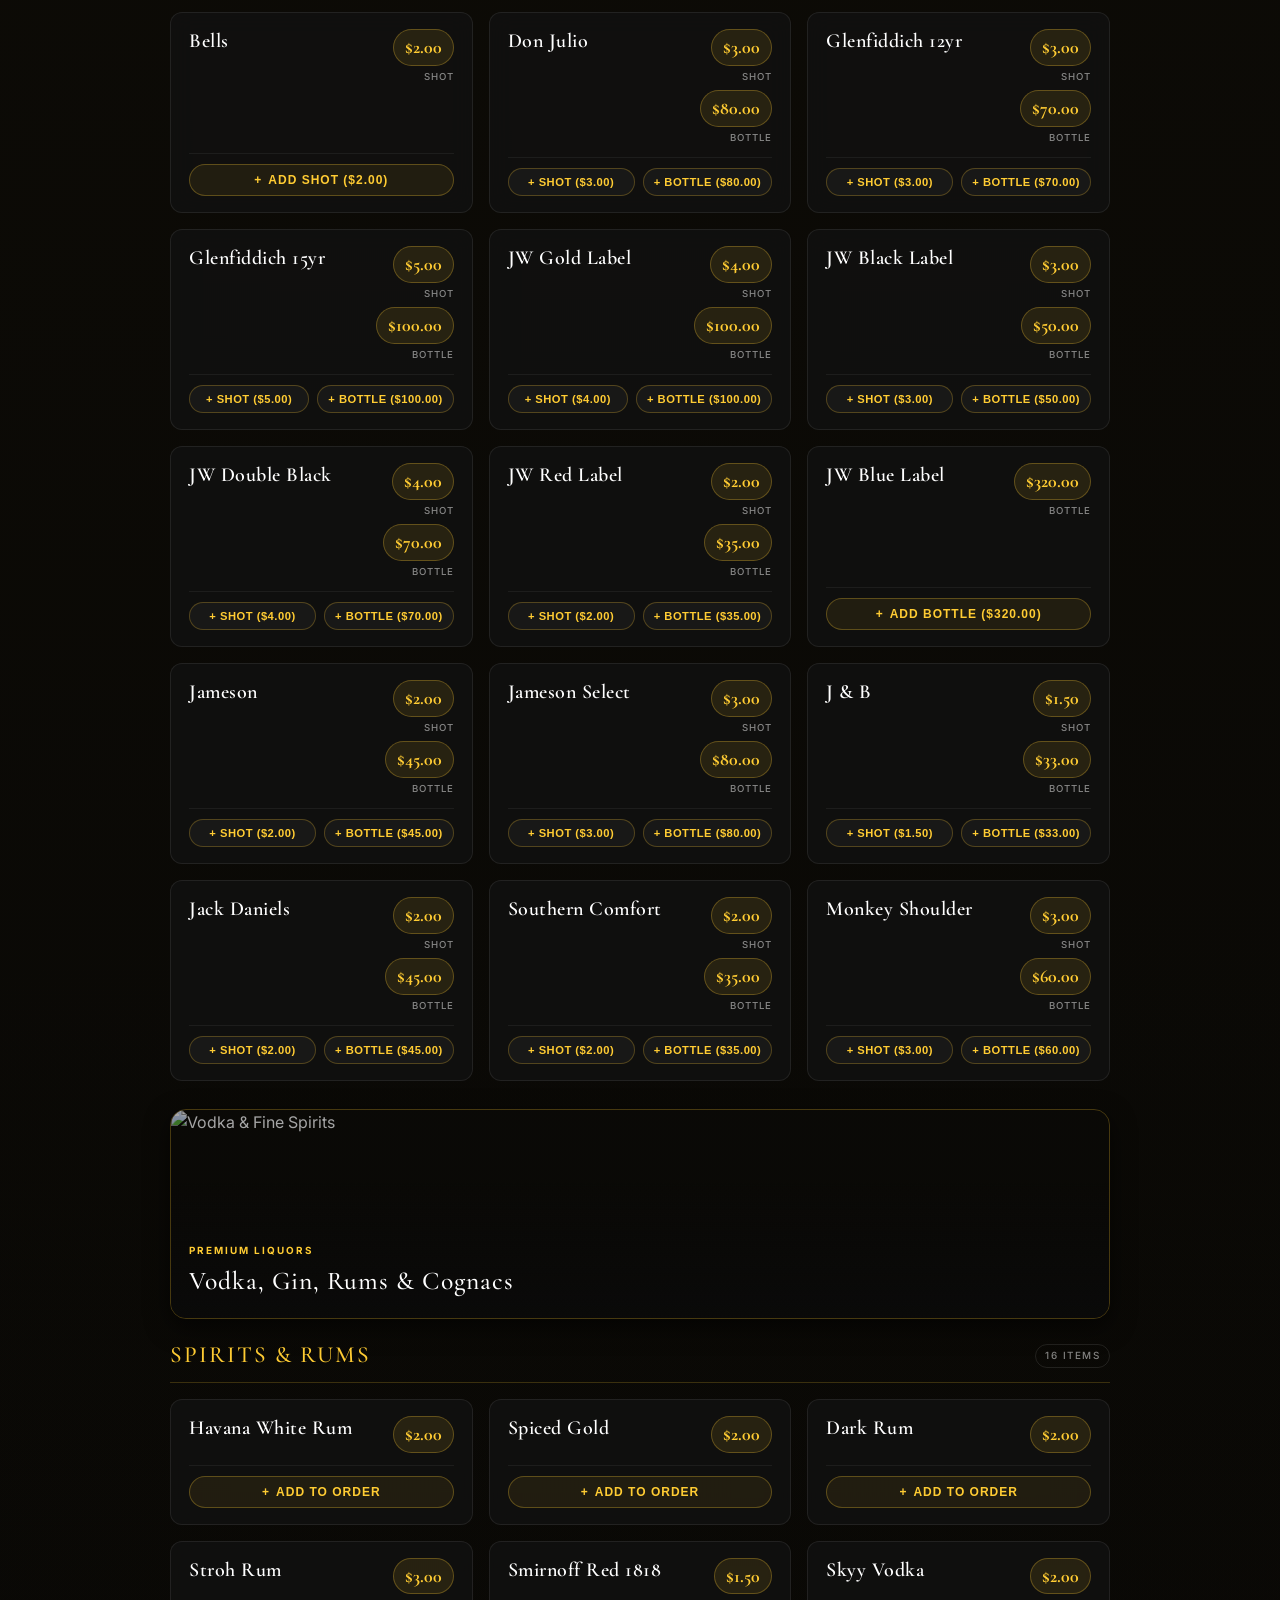
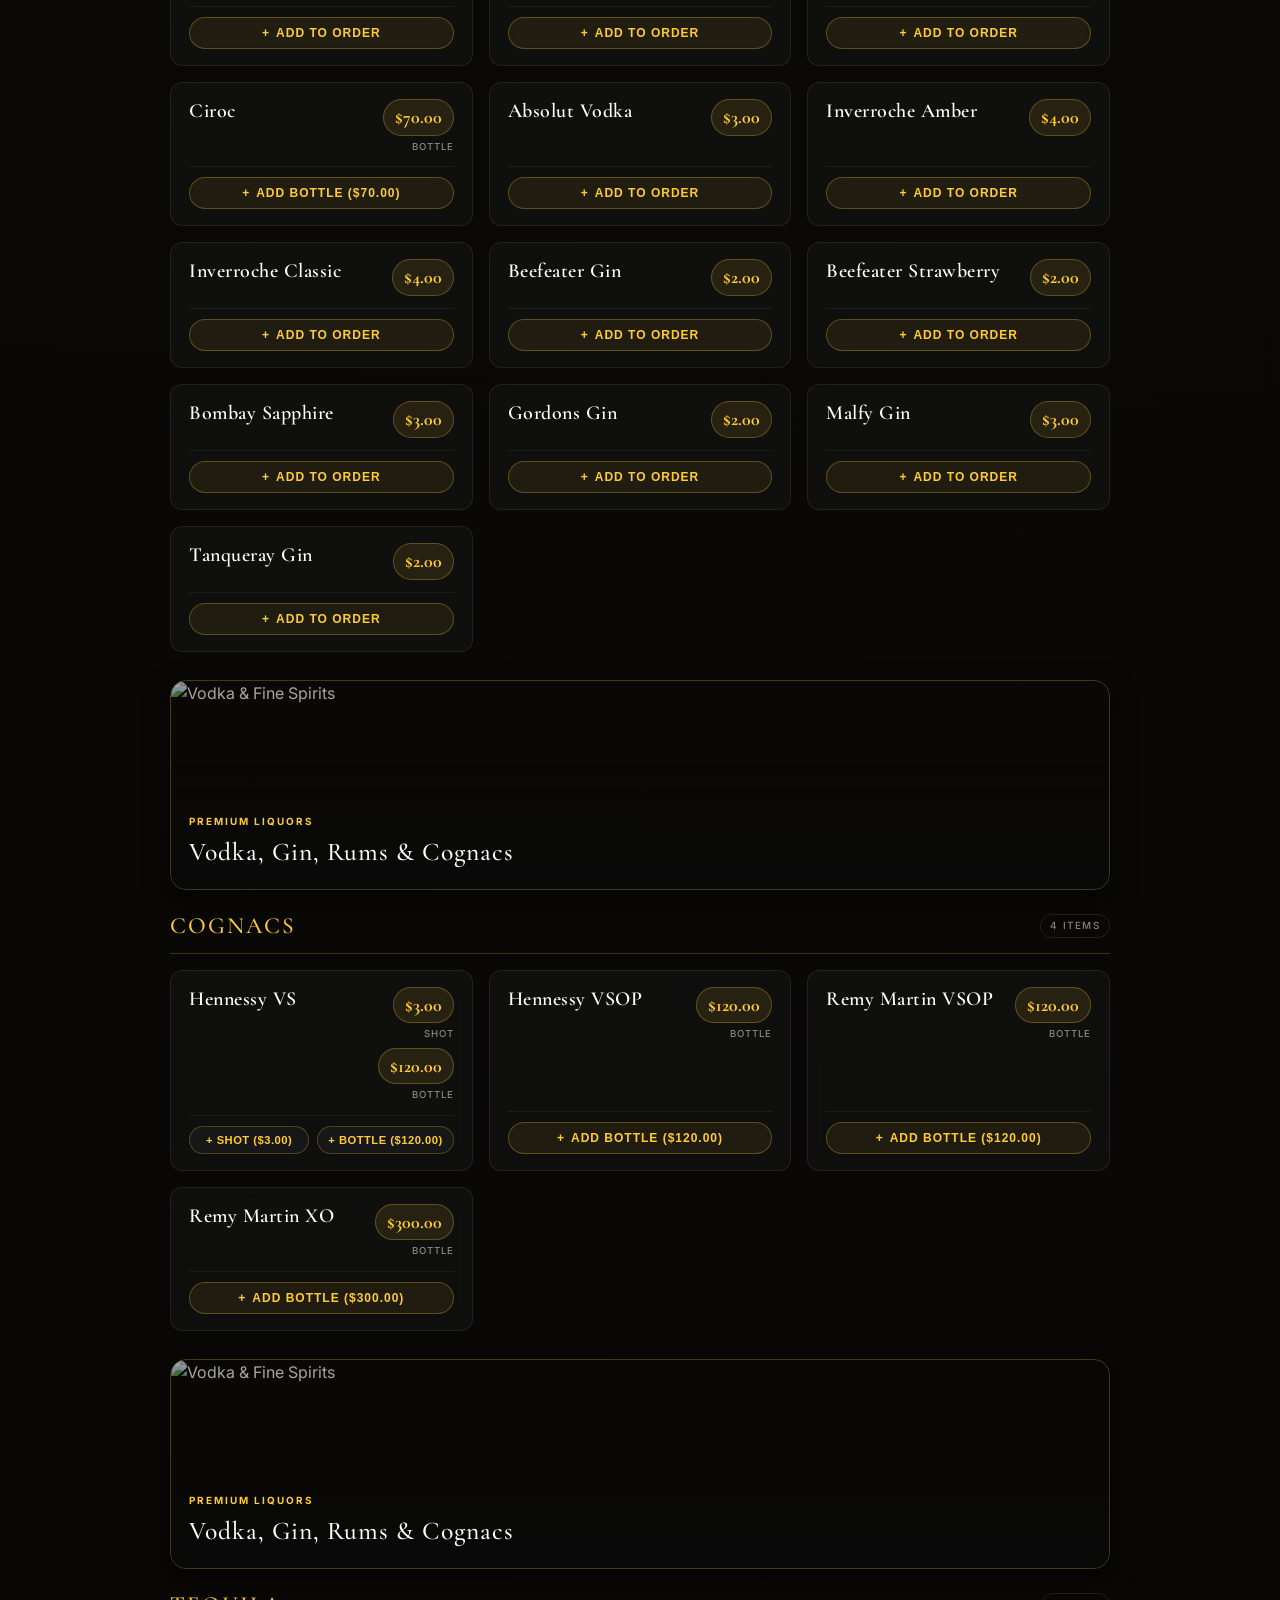
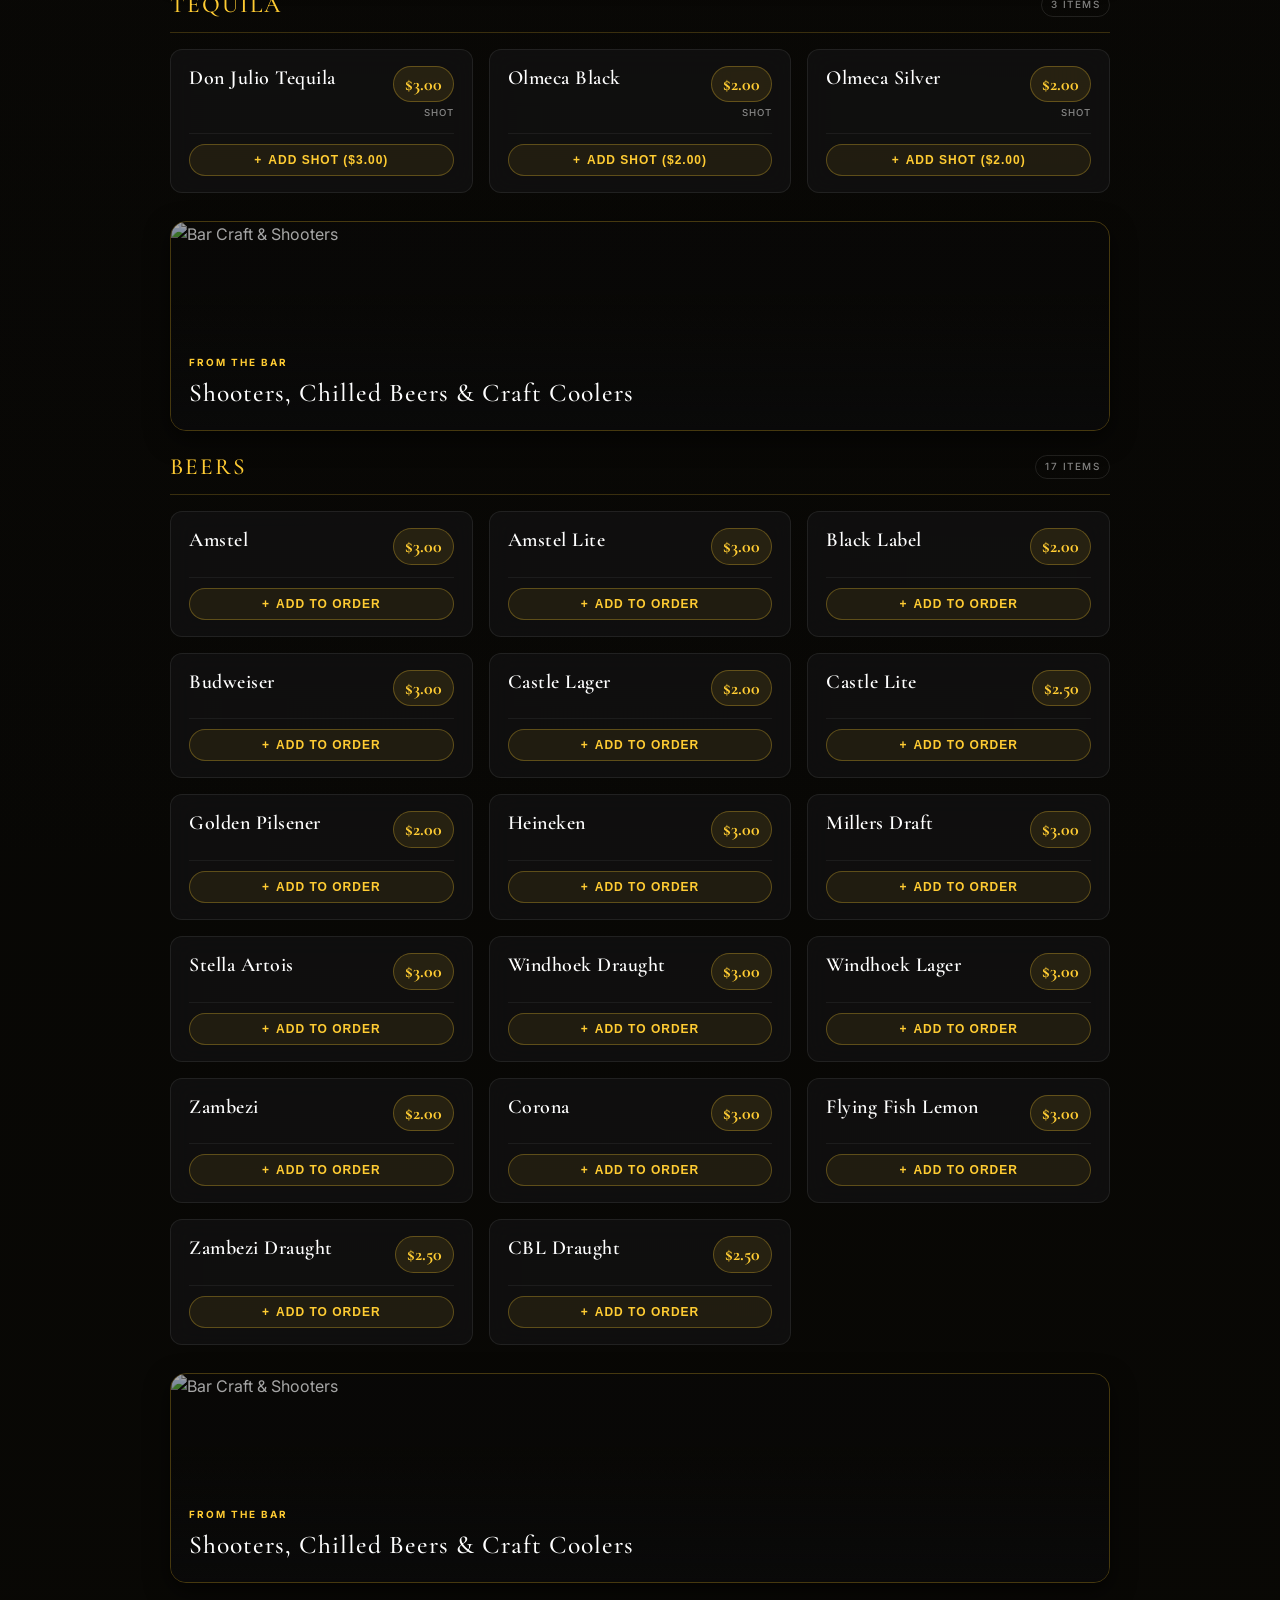
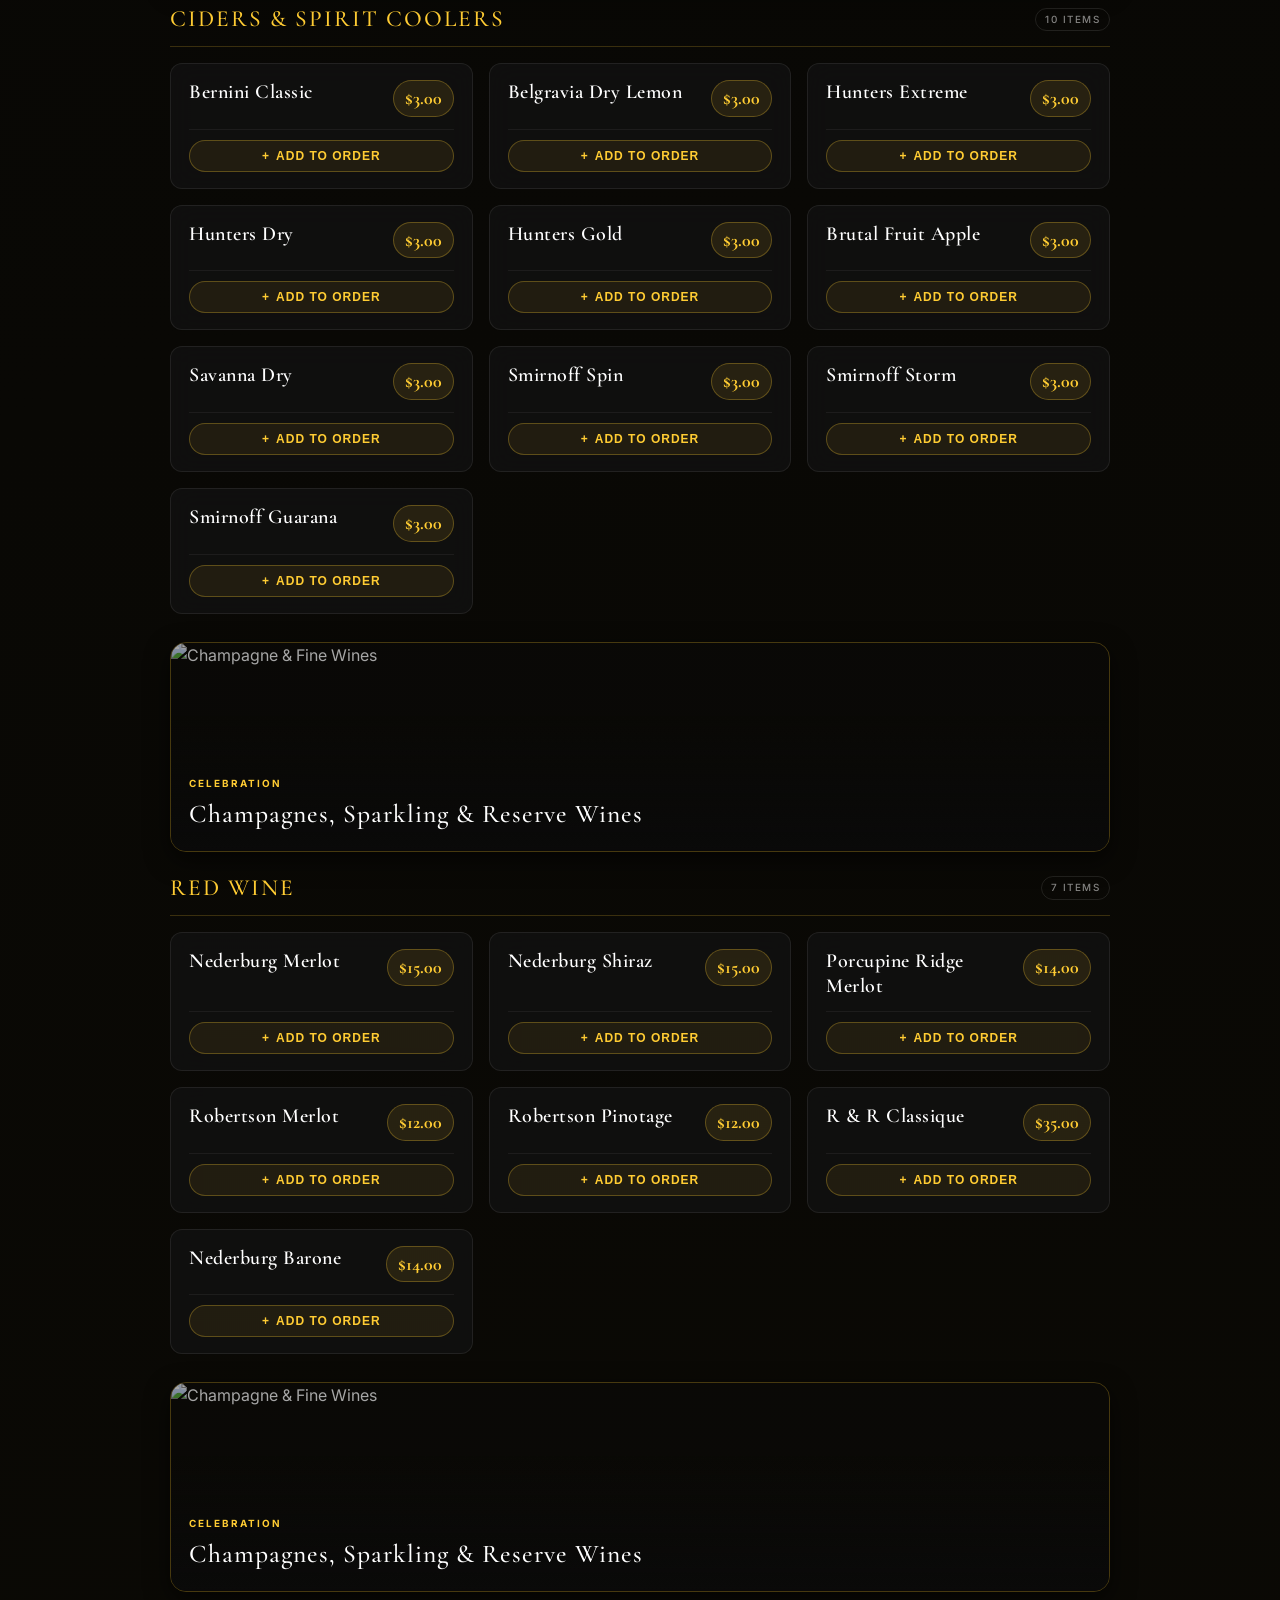
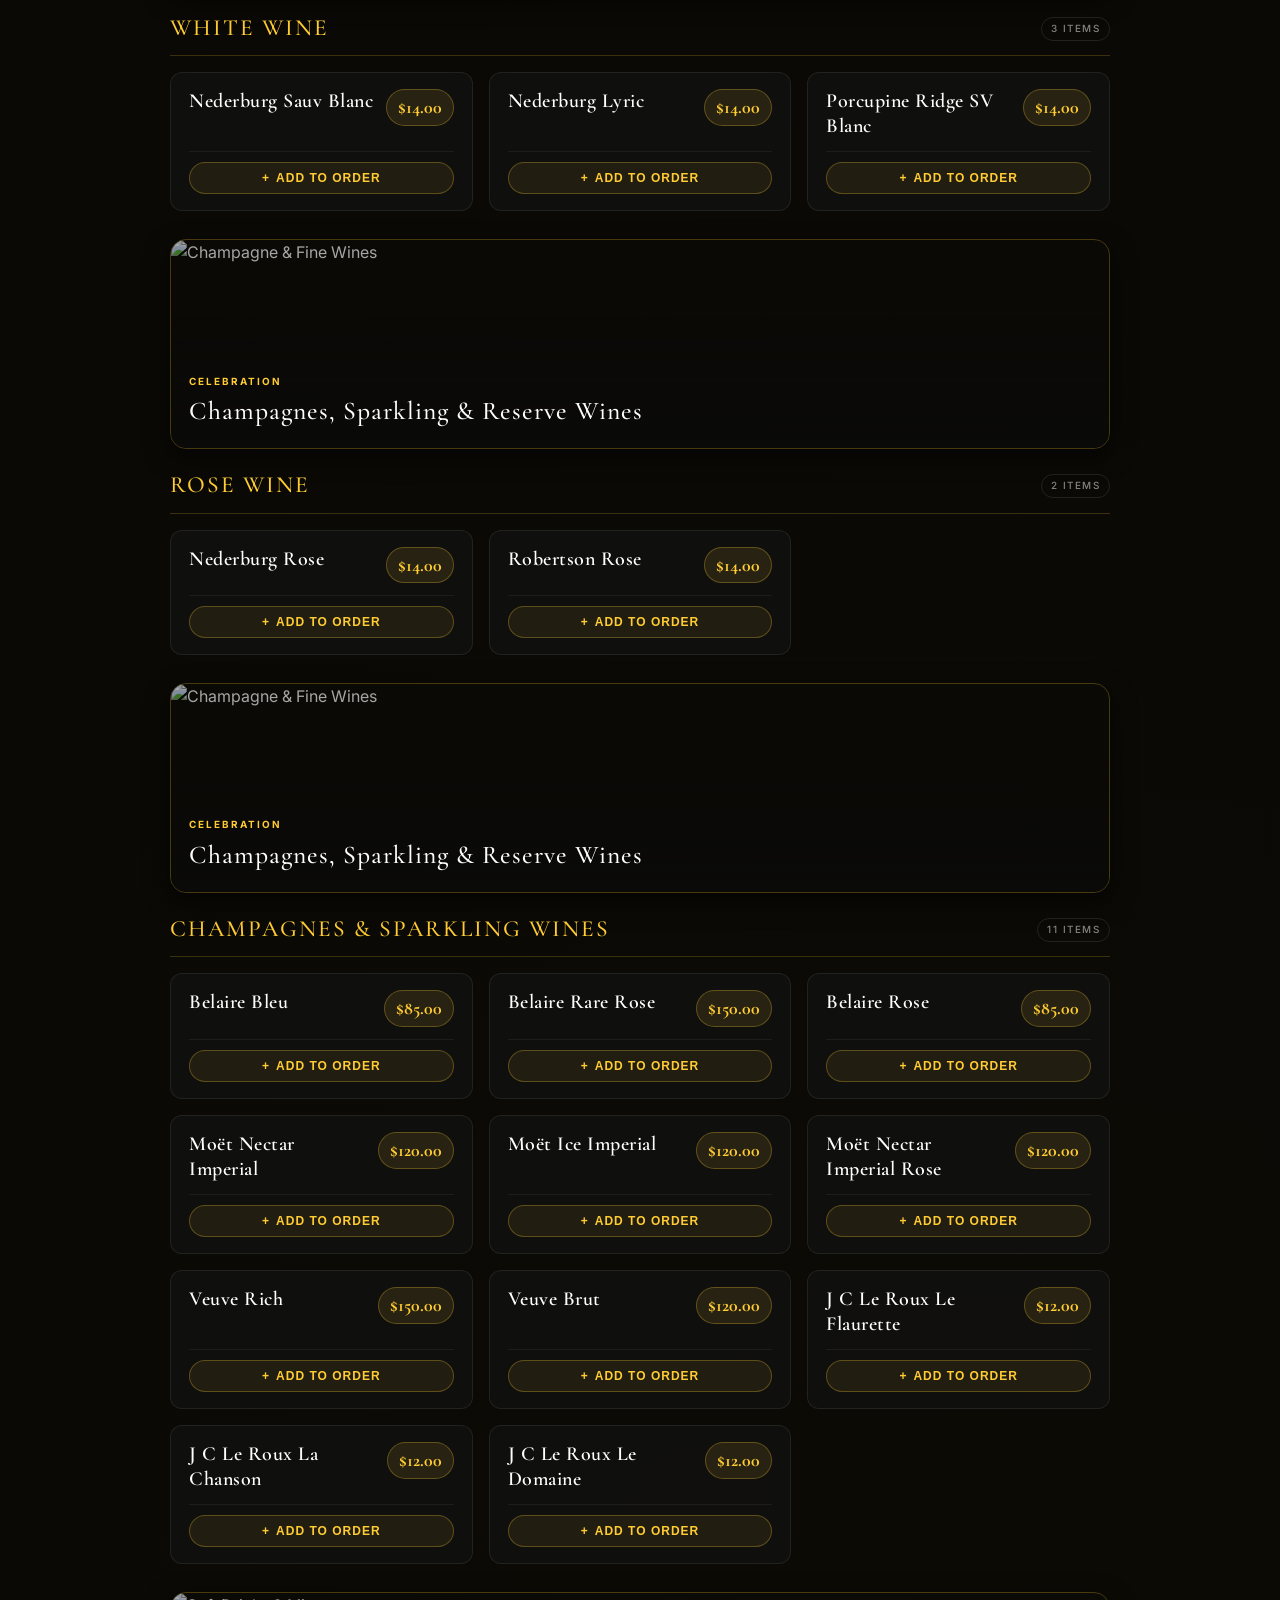
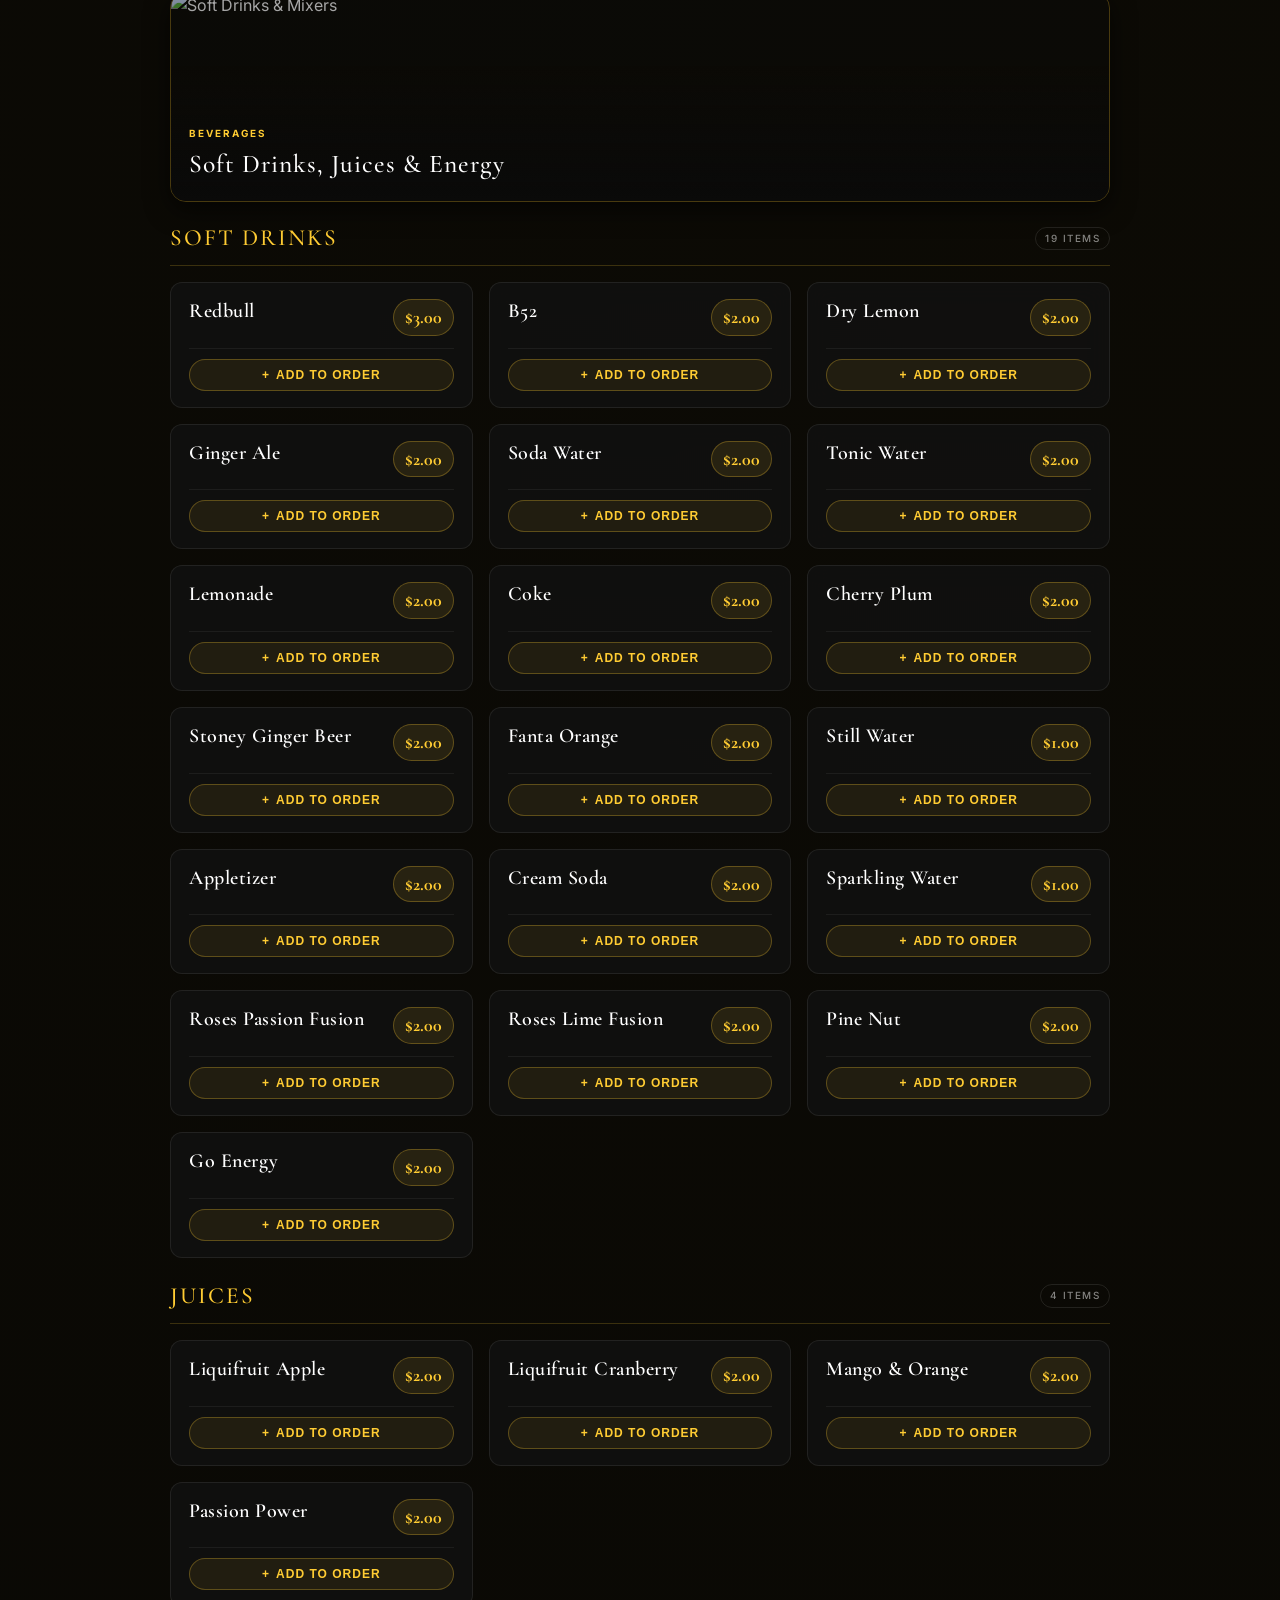
==== commit 24b2cb69: "Add files via upload" ====
--- a/bar-menu.html
+++ b/bar-menu.html
@@ -1770,7 +1770,7 @@
                                 </div>
                             </div>
                         `;
-                    } else if (subcatName === 'Classic Cocktails') {
+                    } else if (subcatName === 'Classics' || subcatName === 'Classic Cocktails' || subcatName === 'Specialities' || subcatName === 'Dessert Cocktails') {
                         bannerHtml = `
                             <div class="editorial-banner-card">
                                 <img src="https://pub-e10a28ca38cf452da437555e0f90e288.r2.dev/saints%26sinners/Bar%20Menu/d865c3416ecdb51798199ff2a61dfe6a.jpg" alt="Signature Drinks" />
@@ -1780,23 +1780,63 @@
                                 </div>
                             </div>
                         `;
+                    } else if (subcatName === 'Mocktails') {
+                        bannerHtml = `
+                            <div class="editorial-banner-card">
+                                <img src="https://pub-e10a28ca38cf452da437555e0f90e288.r2.dev/saints%26sinners/Bar%20Menu/Mocktails.jpg" alt="Mocktails & Refreshers" />
+                                <div class="editorial-banner-overlay">
+                                    <span class="editorial-tag">ZERO PROOF</span>
+                                    <h3 class="editorial-title">Mocktails & Artisanal Refreshers</h3>
+                                </div>
+                            </div>
+                        `;
                     } else if (subcatName === 'Whiskey') {
                         bannerHtml = `
                             <div class="editorial-banner-card">
-                                <img src="https://pub-e10a28ca38cf452da437555e0f90e288.r2.dev/saints%26sinners/Bar%20Menu/28c86921ced7dffd814b8e99c725488b.jpg" alt="Whiskey & Spirits" />
+                                <img src="https://pub-e10a28ca38cf452da437555e0f90e288.r2.dev/saints%26sinners/Bar%20Menu/28c86921ced7dffd814b8e99c725488b.jpg" alt="Whiskey & Reserve" />
                                 <div class="editorial-banner-overlay">
                                     <span class="editorial-tag">ATMOSPHERE</span>
                                     <h3 class="editorial-title">Whiskey, Spirits & Fine Liquors</h3>
                                 </div>
                             </div>
                         `;
-                    } else if (subcatName === 'Aphrodisiacs' || subcatName === 'Beers') {
+                    } else if (subcatName === 'Spirits & Rums' || subcatName === 'Cognacs' || subcatName === 'Tequila') {
                         bannerHtml = `
                             <div class="editorial-banner-card">
-                                <img src="https://pub-e10a28ca38cf452da437555e0f90e288.r2.dev/saints%26sinners/Bar%20Menu/05b40712578eccd594e796ea0096306f.jpg" alt="Bar Preparation" />
+                                <img src="https://pub-e10a28ca38cf452da437555e0f90e288.r2.dev/saints%26sinners/Bar%20Menu/Vdka.jpg" alt="Vodka & Fine Spirits" />
+                                <div class="editorial-banner-overlay">
+                                    <span class="editorial-tag">PREMIUM LIQUORS</span>
+                                    <h3 class="editorial-title">Vodka, Gin, Rums & Cognacs</h3>
+                                </div>
+                            </div>
+                        `;
+                    } else if (subcatName === 'Champagnes & Sparkling Wines' || subcatName === 'Red Wine' || subcatName === 'White Wine' || subcatName === 'Rose Wine') {
+                        bannerHtml = `
+                            <div class="editorial-banner-card">
+                                <img src="https://pub-e10a28ca38cf452da437555e0f90e288.r2.dev/saints%26sinners/Bar%20Menu/Champagne.jpg" alt="Champagne & Fine Wines" />
+                                <div class="editorial-banner-overlay">
+                                    <span class="editorial-tag">CELEBRATION</span>
+                                    <h3 class="editorial-title">Champagnes, Sparkling & Reserve Wines</h3>
+                                </div>
+                            </div>
+                        `;
+                    } else if (subcatName === 'Soft Drinks') {
+                        bannerHtml = `
+                            <div class="editorial-banner-card">
+                                <img src="https://pub-e10a28ca38cf452da437555e0f90e288.r2.dev/saints%26sinners/Bar%20Menu/Soft%20drinks.jpg" alt="Soft Drinks & Mixers" />
+                                <div class="editorial-banner-overlay">
+                                    <span class="editorial-tag">BEVERAGES</span>
+                                    <h3 class="editorial-title">Soft Drinks, Juices & Energy</h3>
+                                </div>
+                            </div>
+                        `;
+                    } else if (subcatName === 'Party Shots' || subcatName === 'Aphrodisiacs' || subcatName === 'Pyro' || subcatName === 'Beers' || subcatName === 'Ciders & Spirit Coolers') {
+                        bannerHtml = `
+                            <div class="editorial-banner-card">
+                                <img src="https://pub-e10a28ca38cf452da437555e0f90e288.r2.dev/saints%26sinners/Bar%20Menu/05b40712578eccd594e796ea0096306f.jpg" alt="Bar Craft & Shooters" />
                                 <div class="editorial-banner-overlay">
                                     <span class="editorial-tag">FROM THE BAR</span>
-                                    <h3 class="editorial-title">Artisanal Preparation</h3>
+                                    <h3 class="editorial-title">Shooters, Chilled Beers & Craft Coolers</h3>
                                 </div>
                             </div>
                         `;
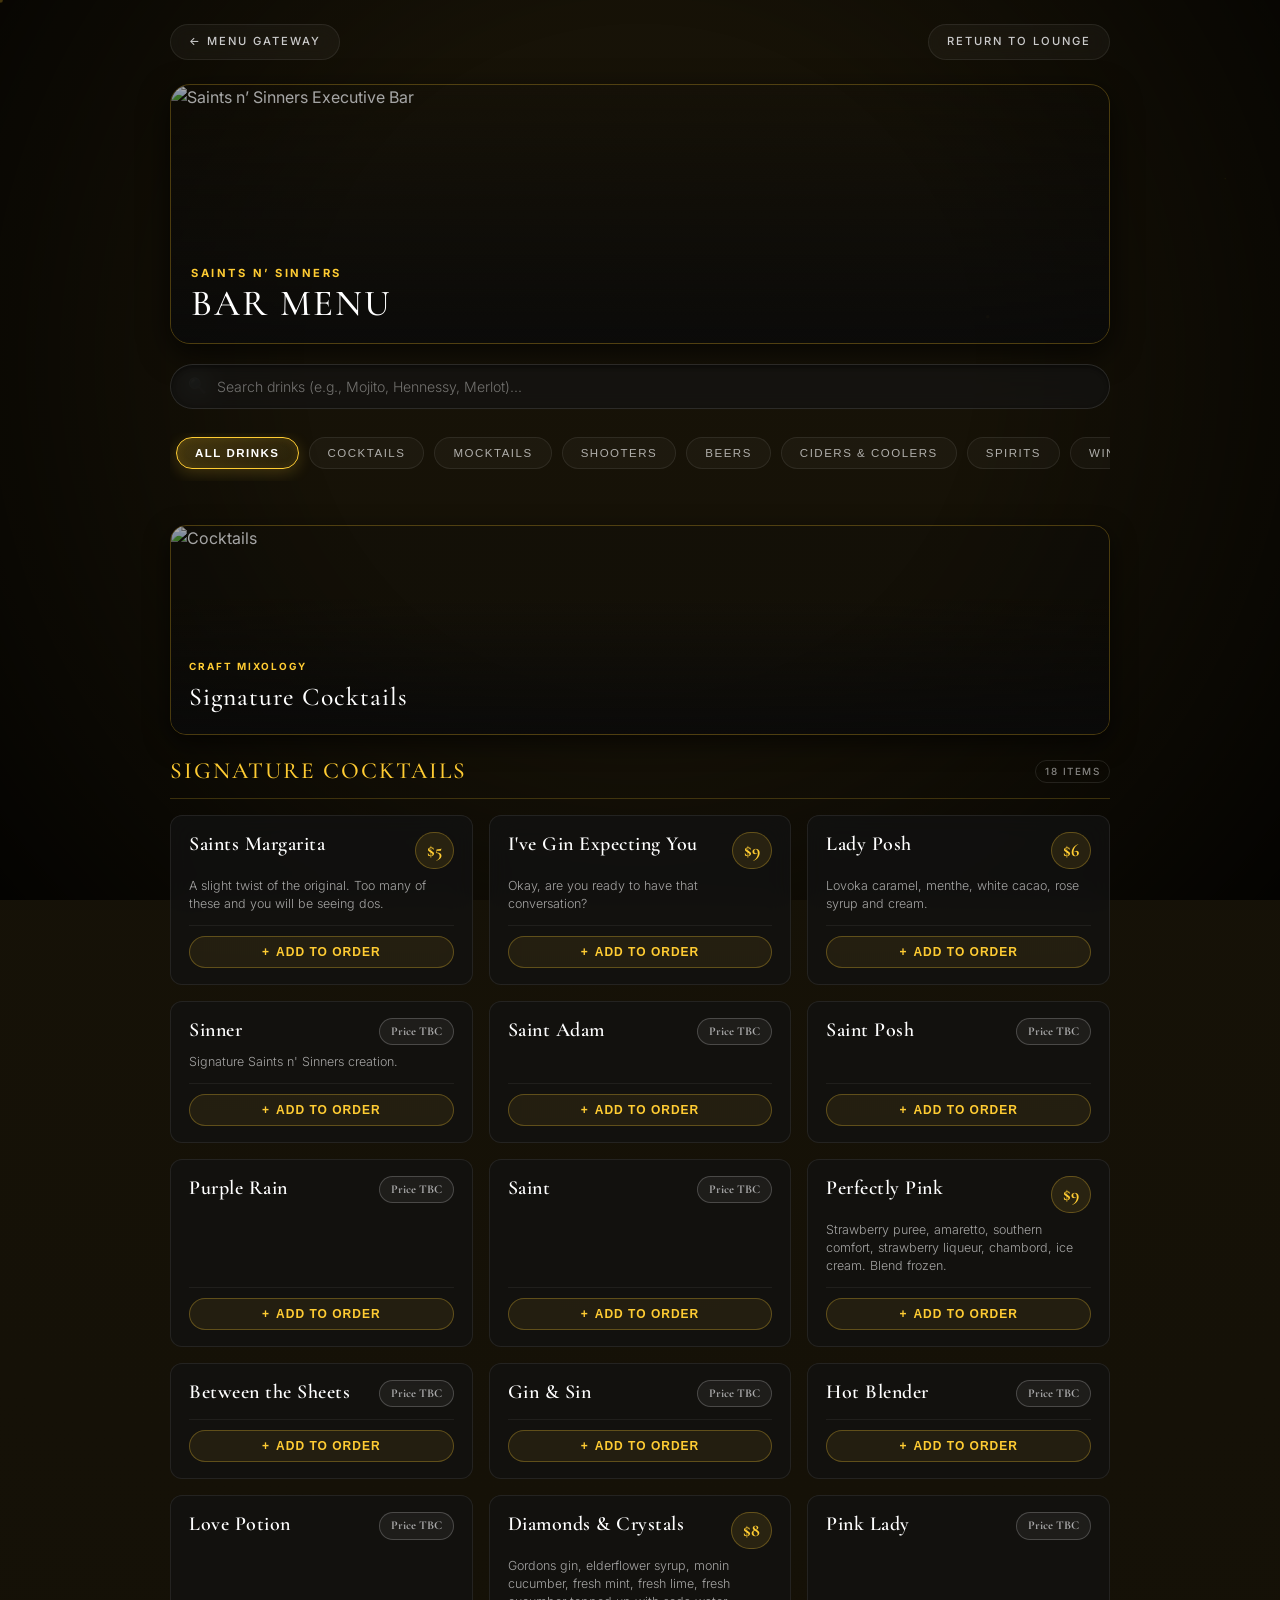
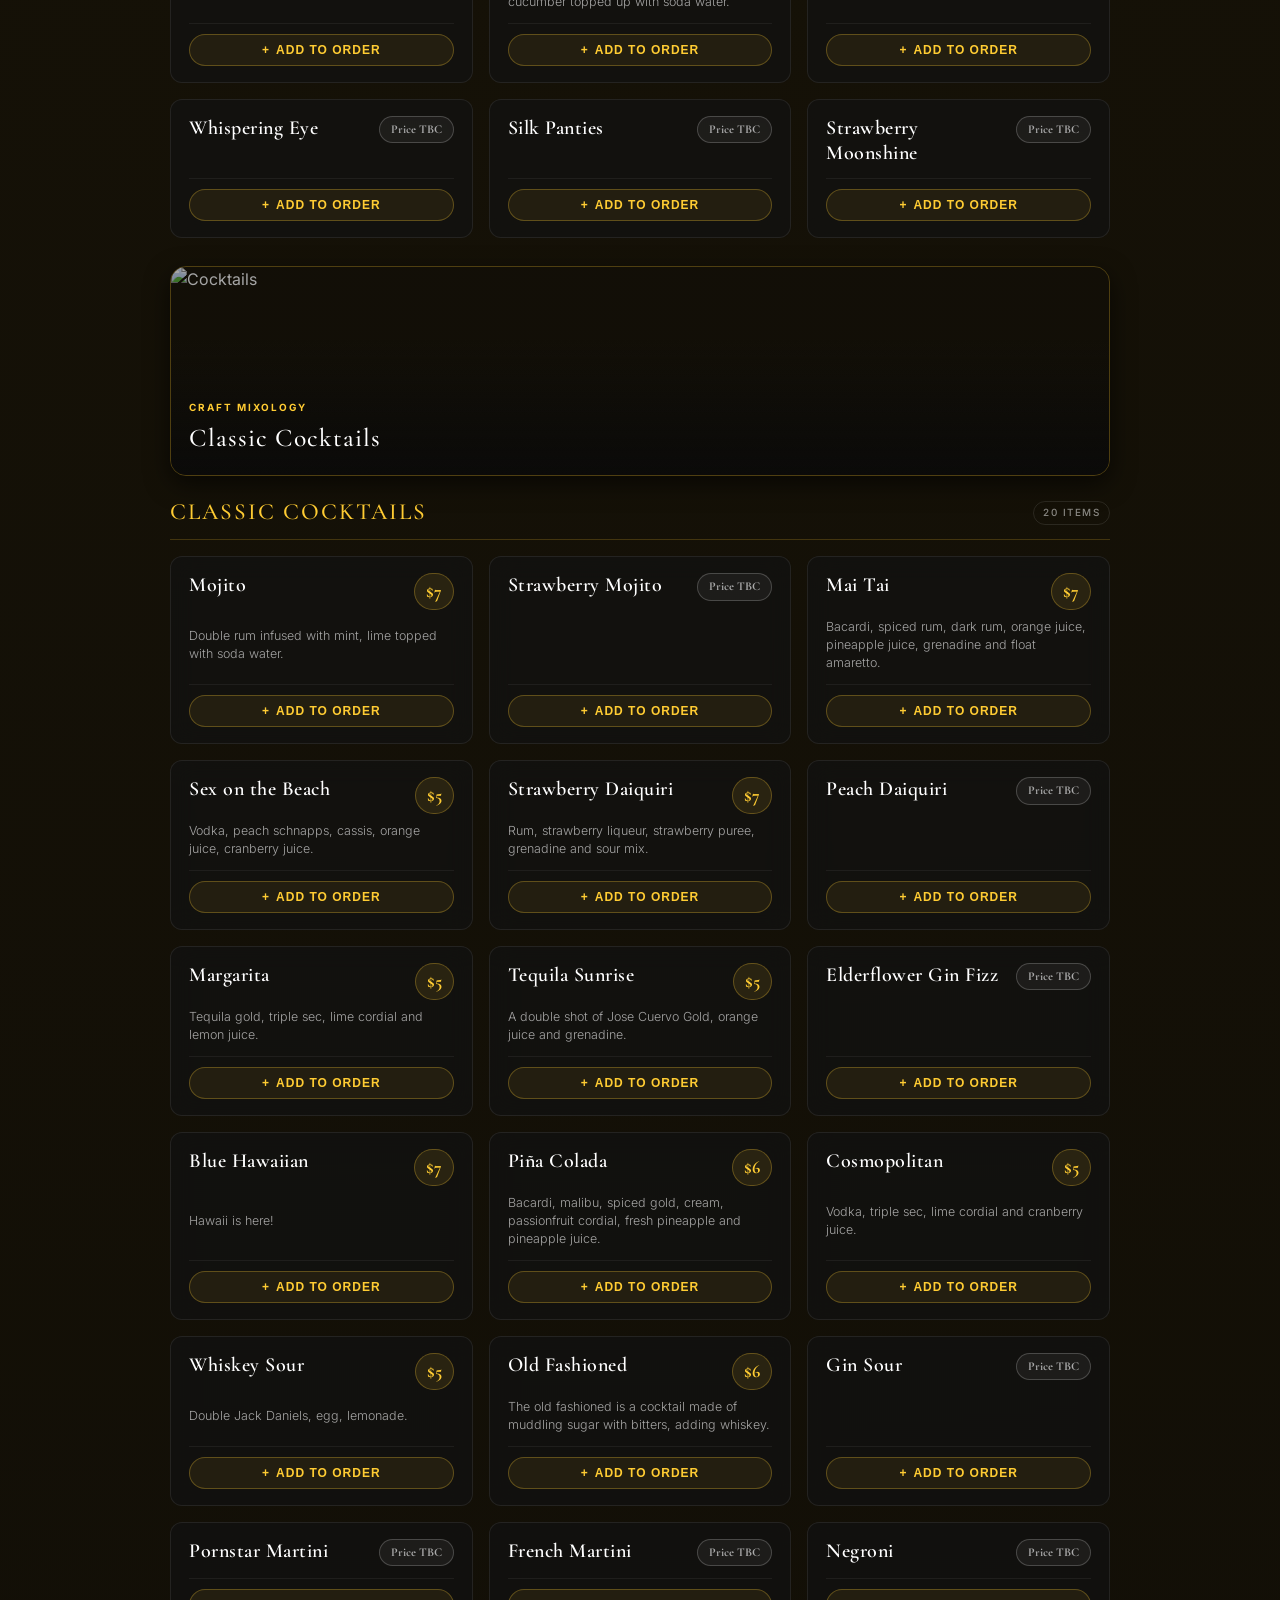
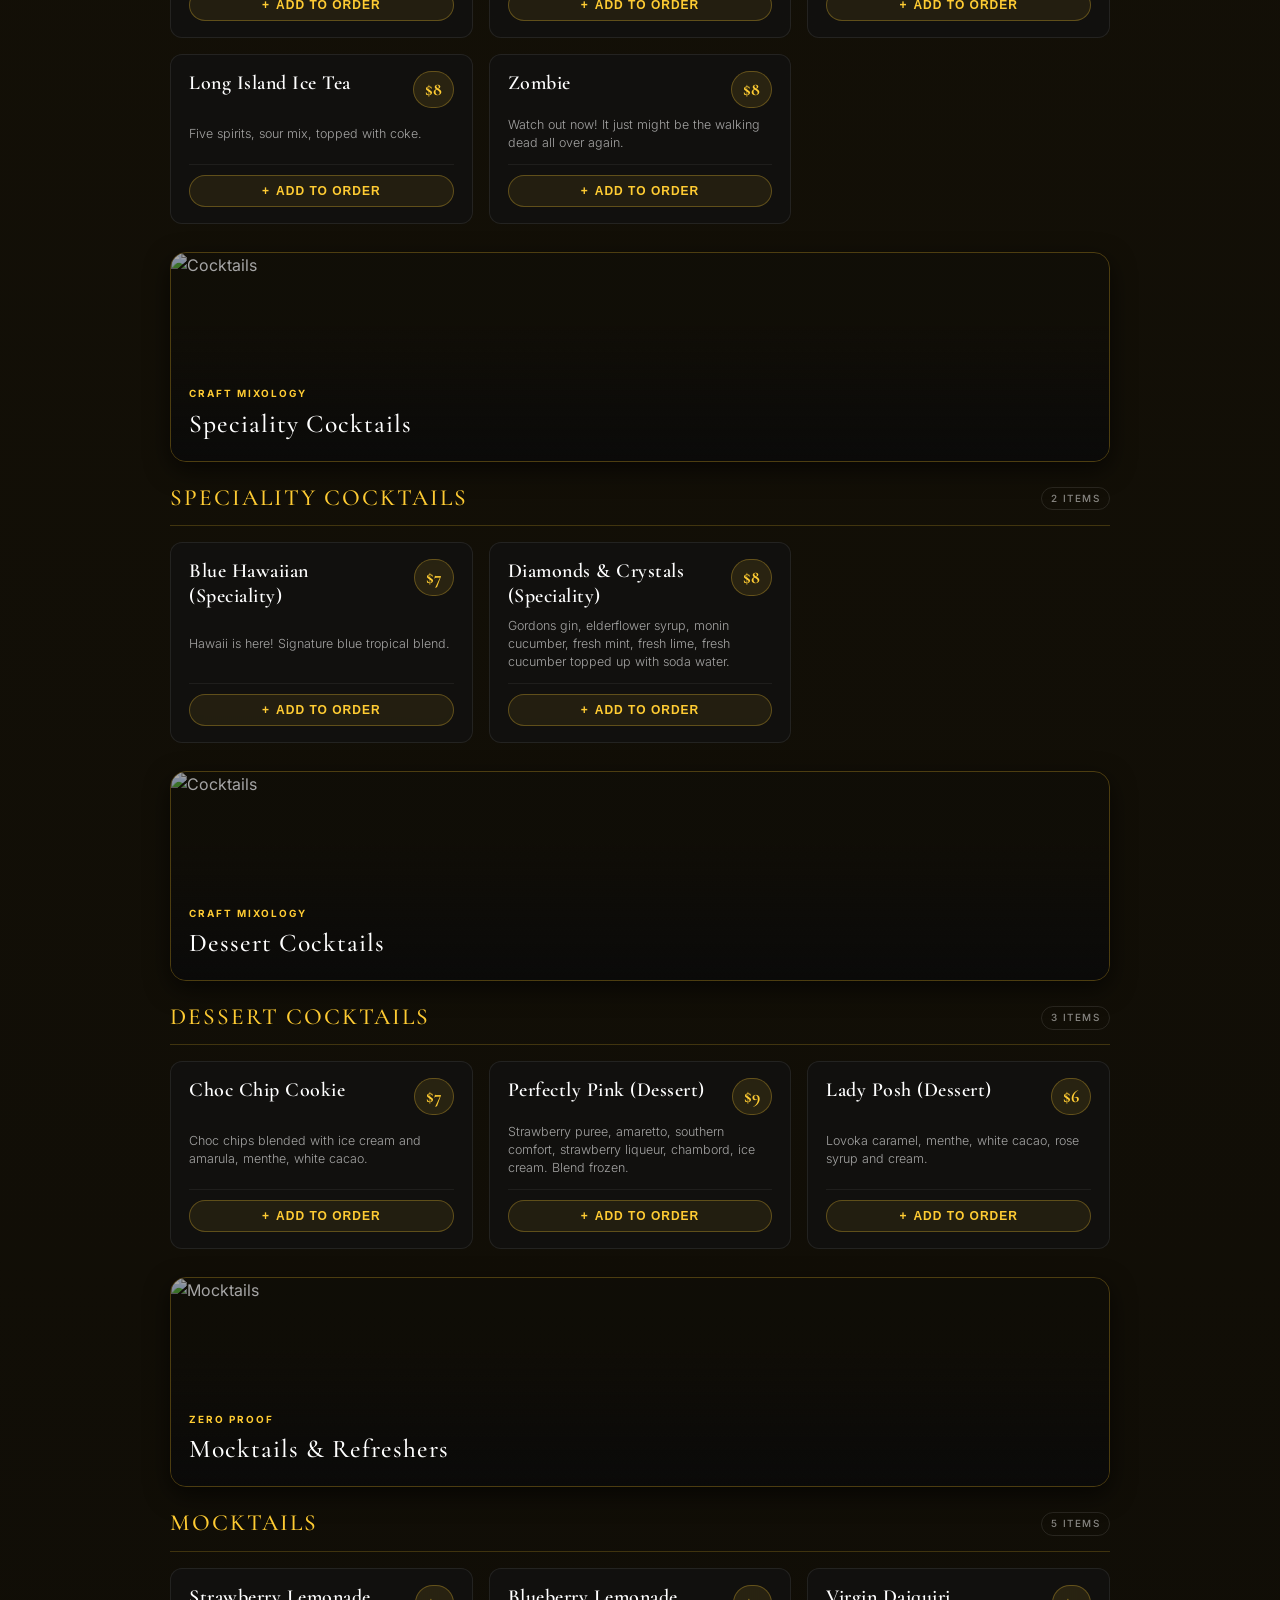
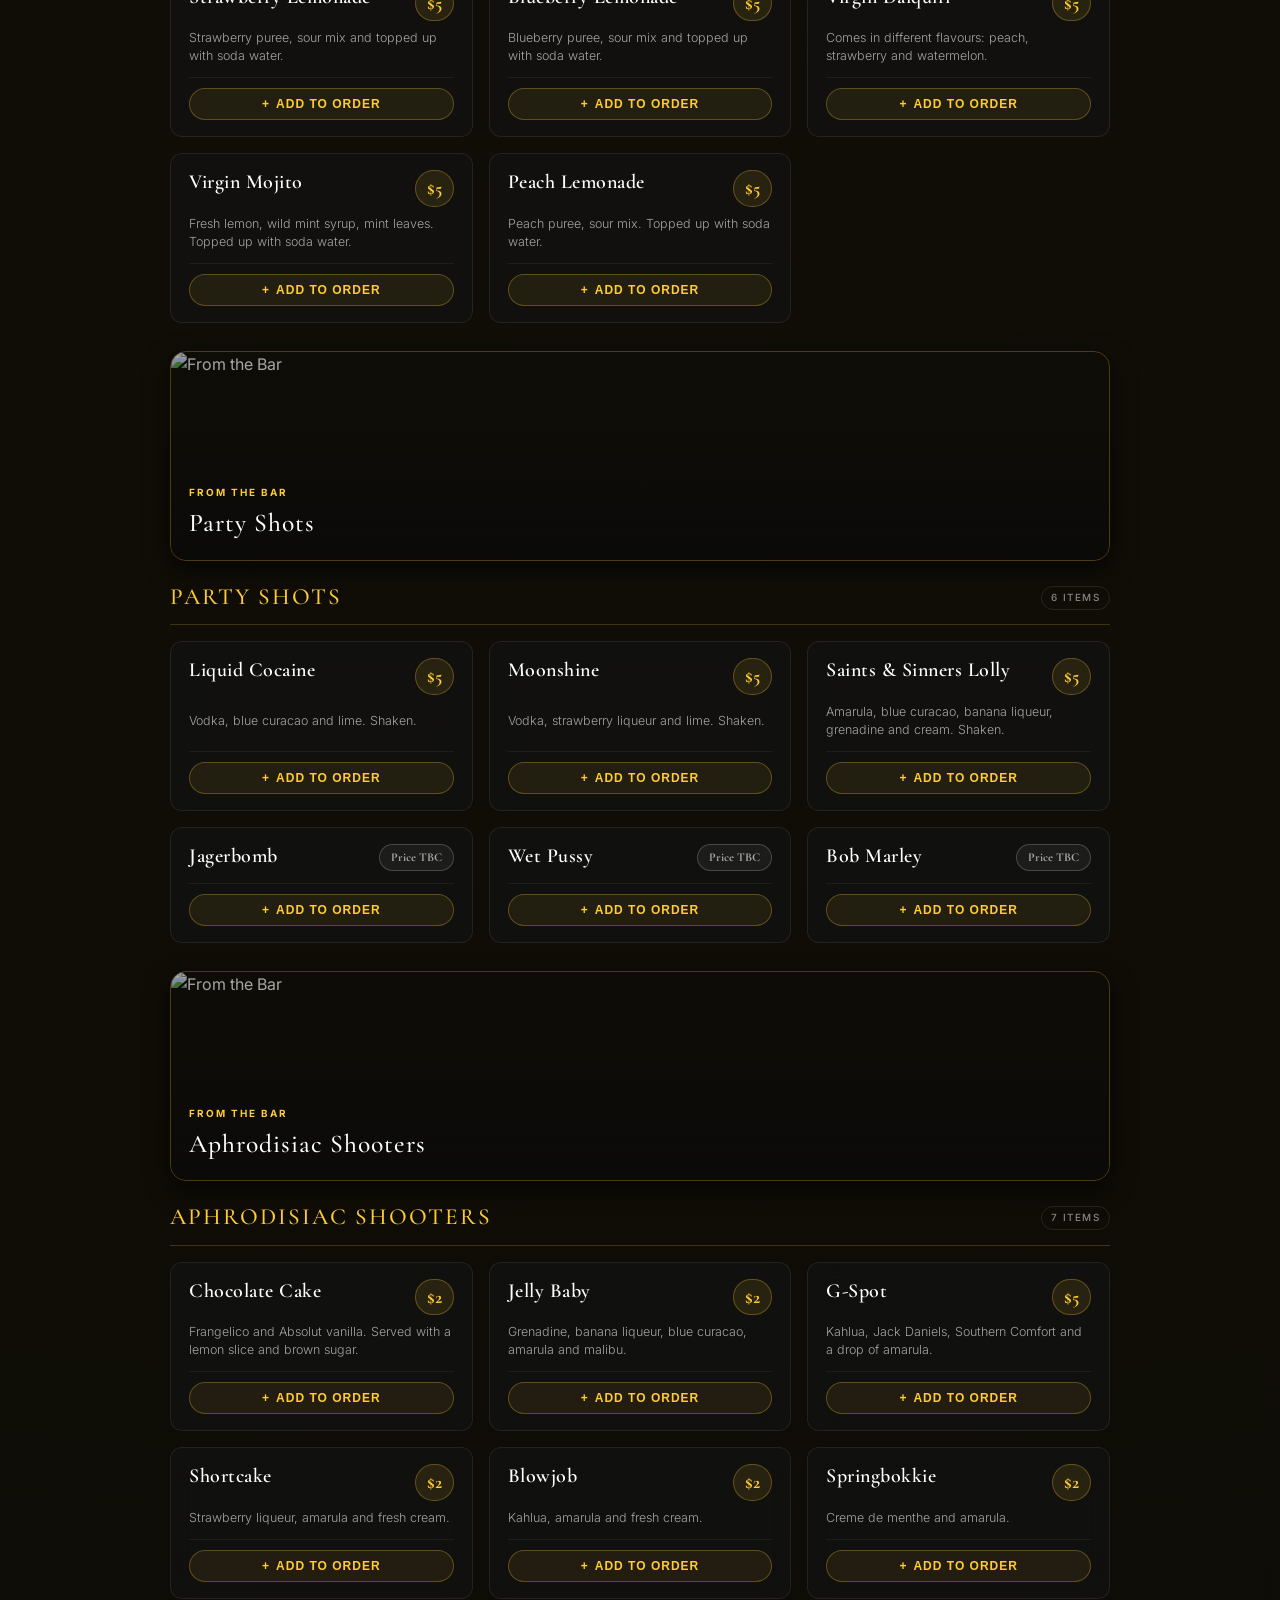
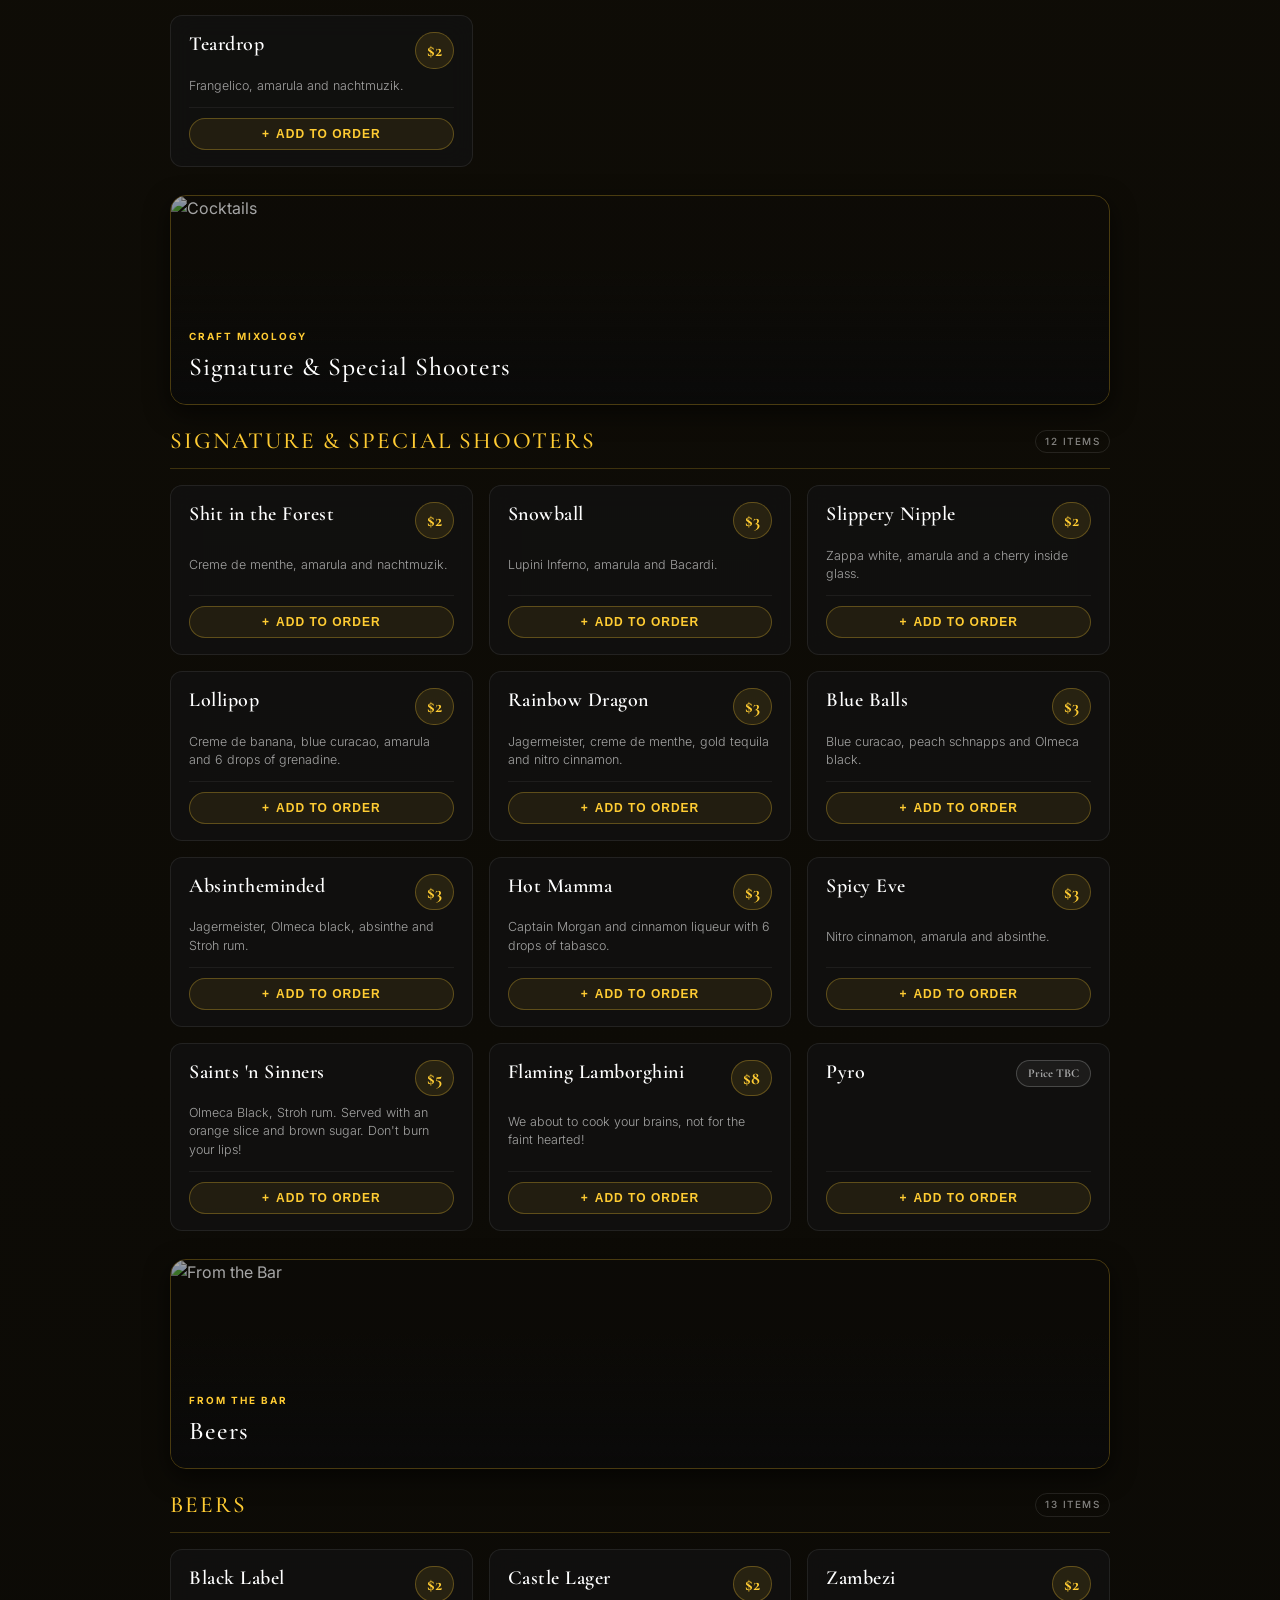
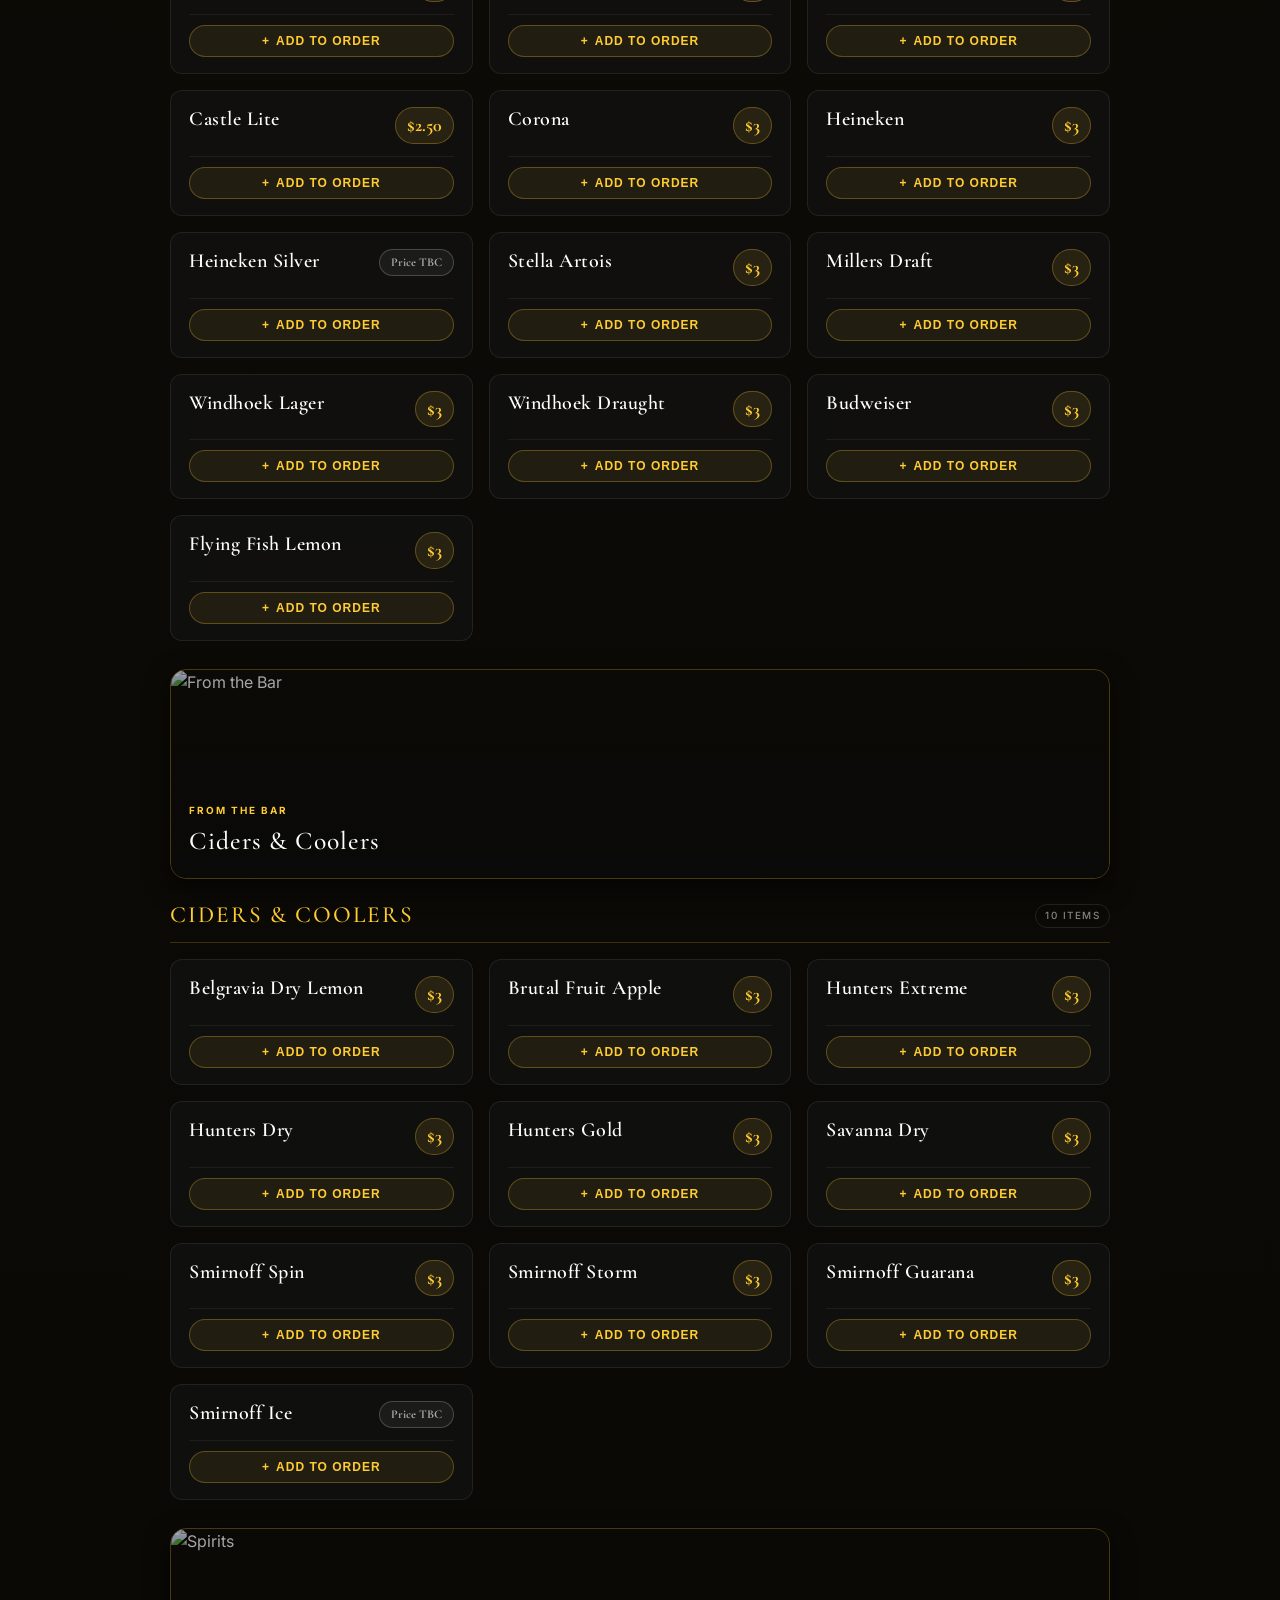
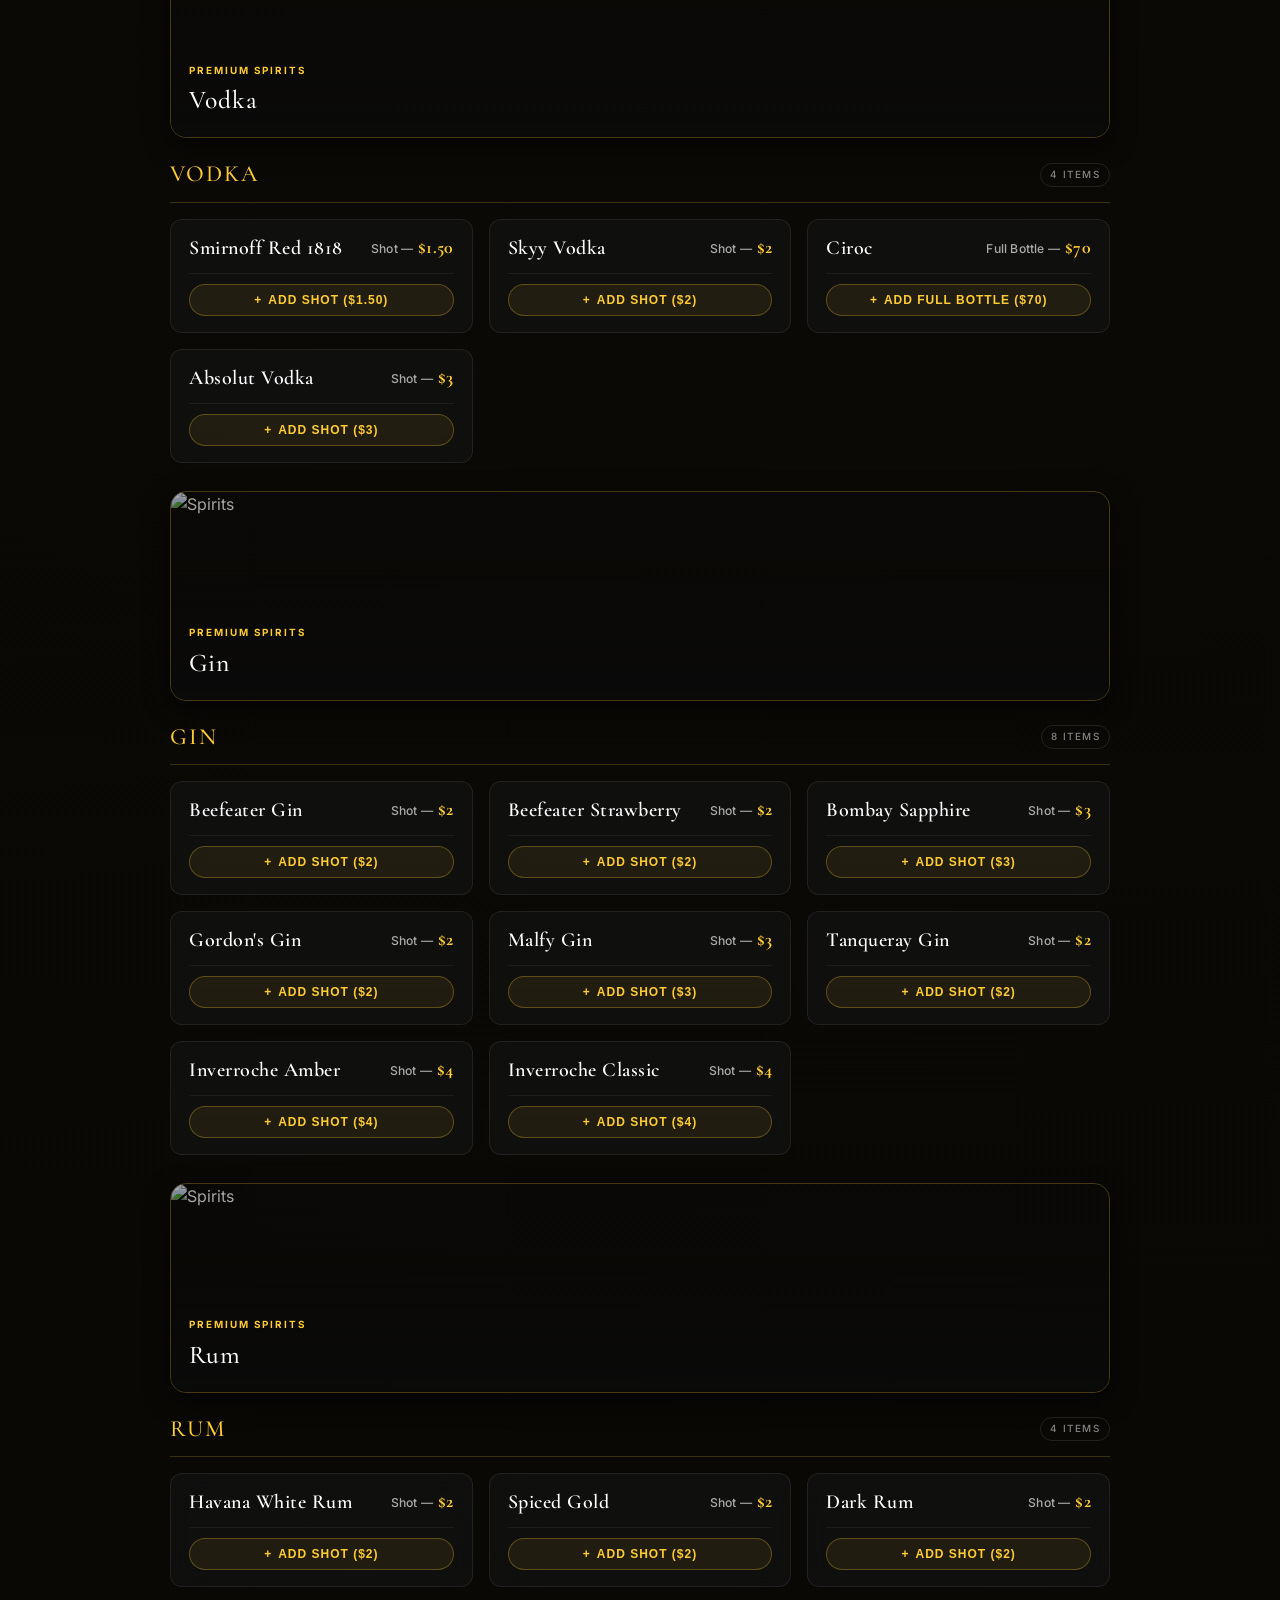
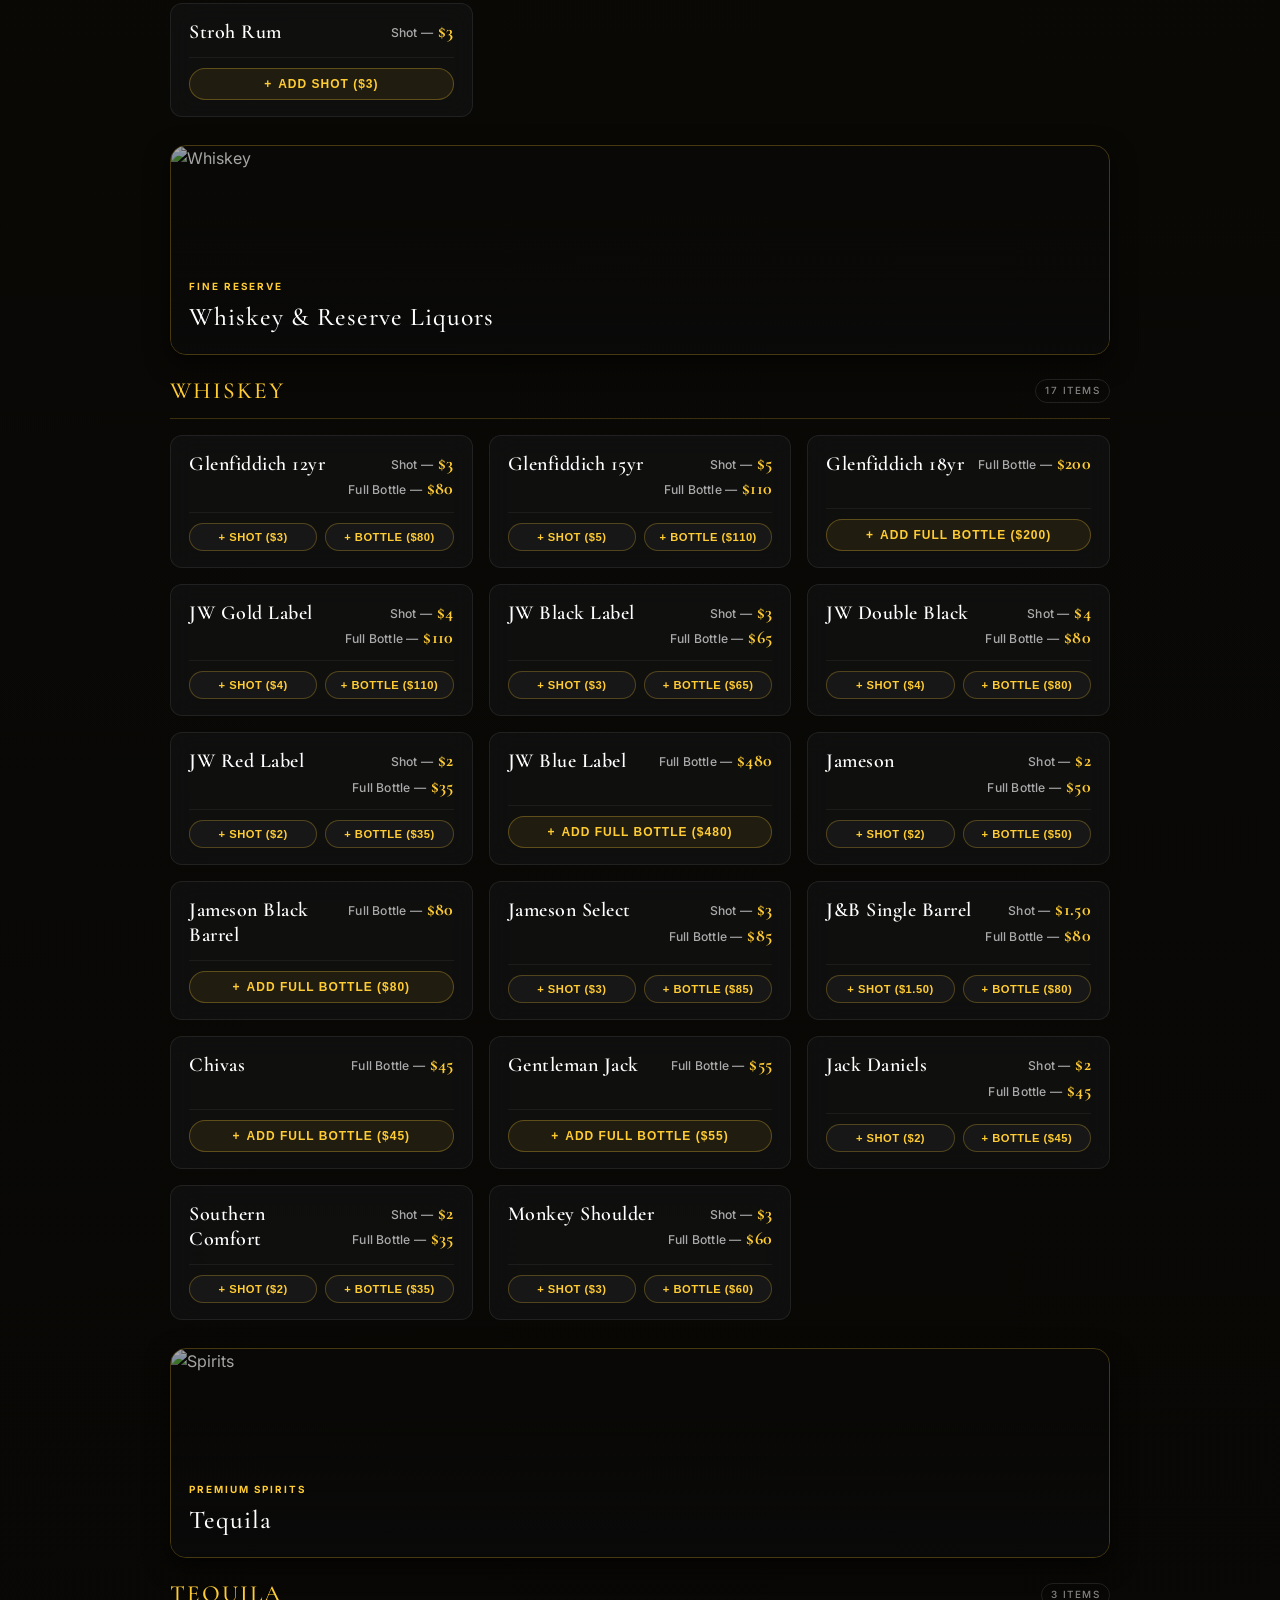
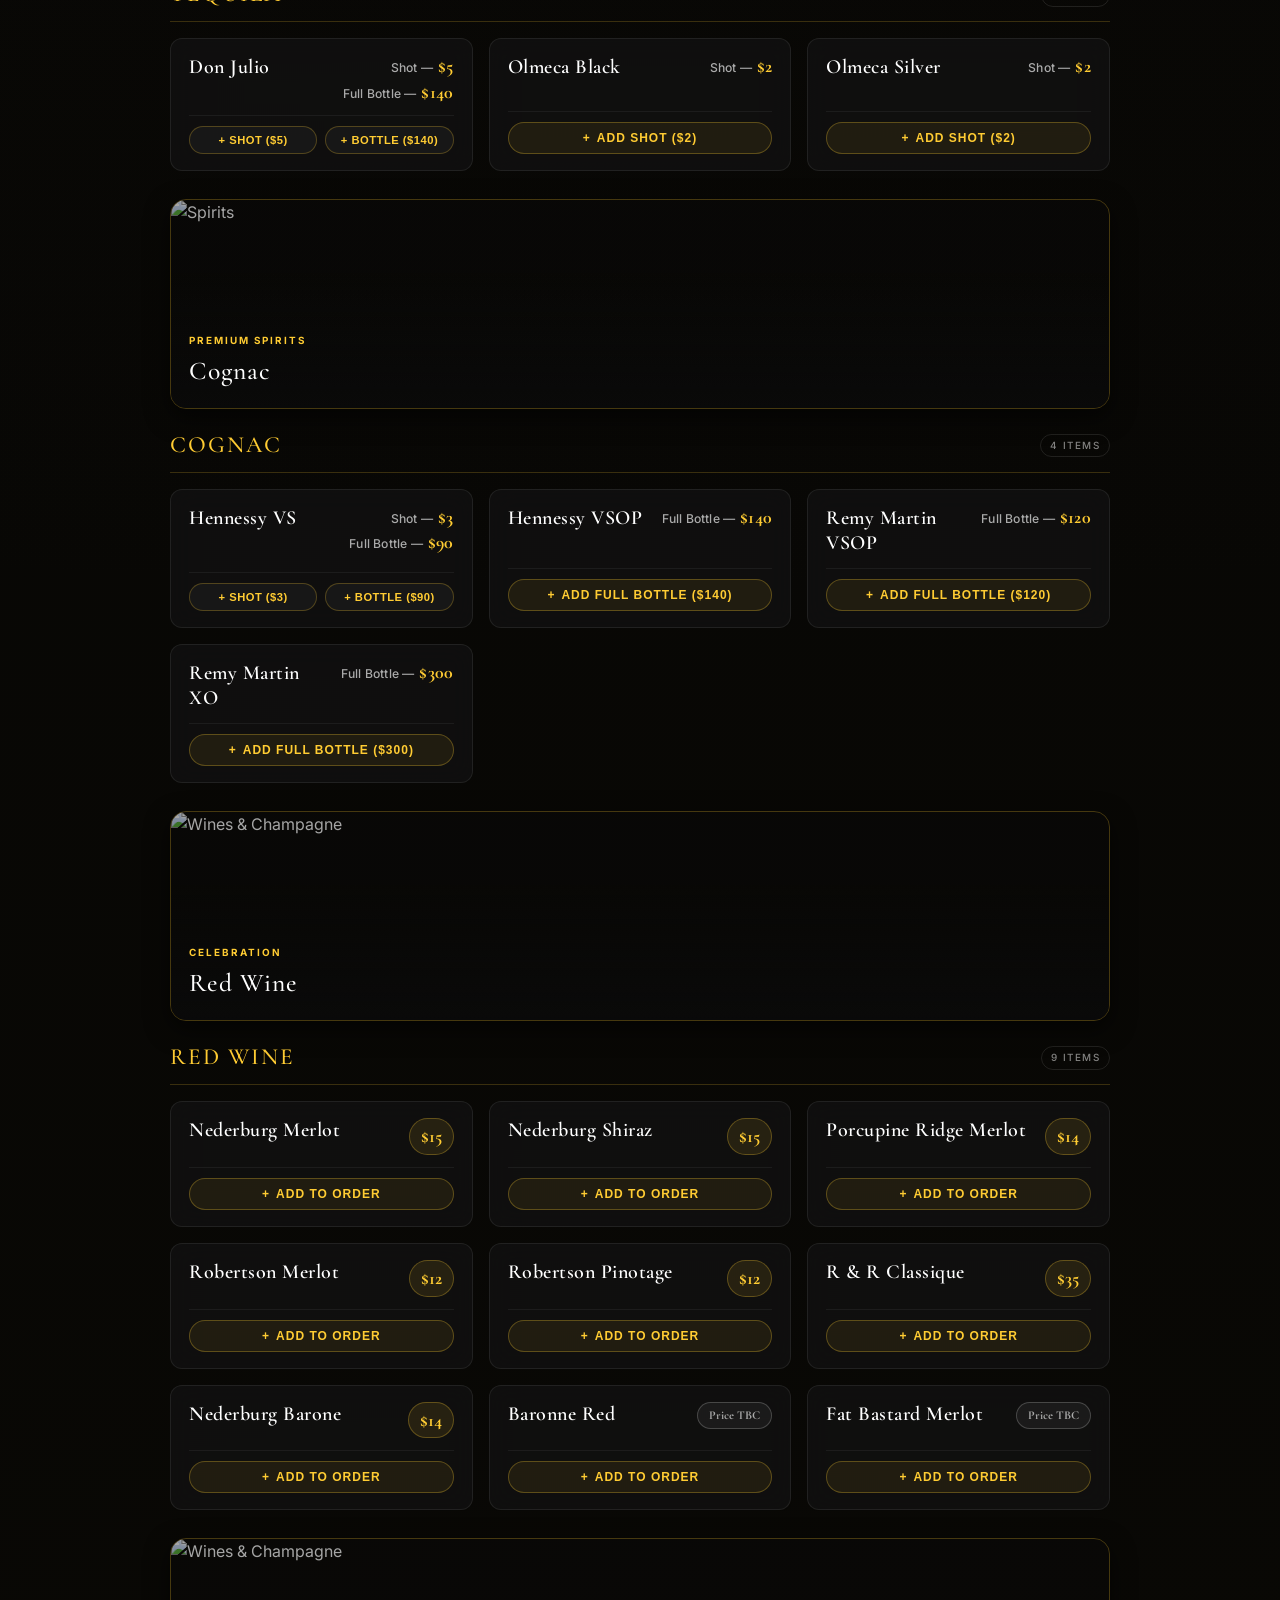
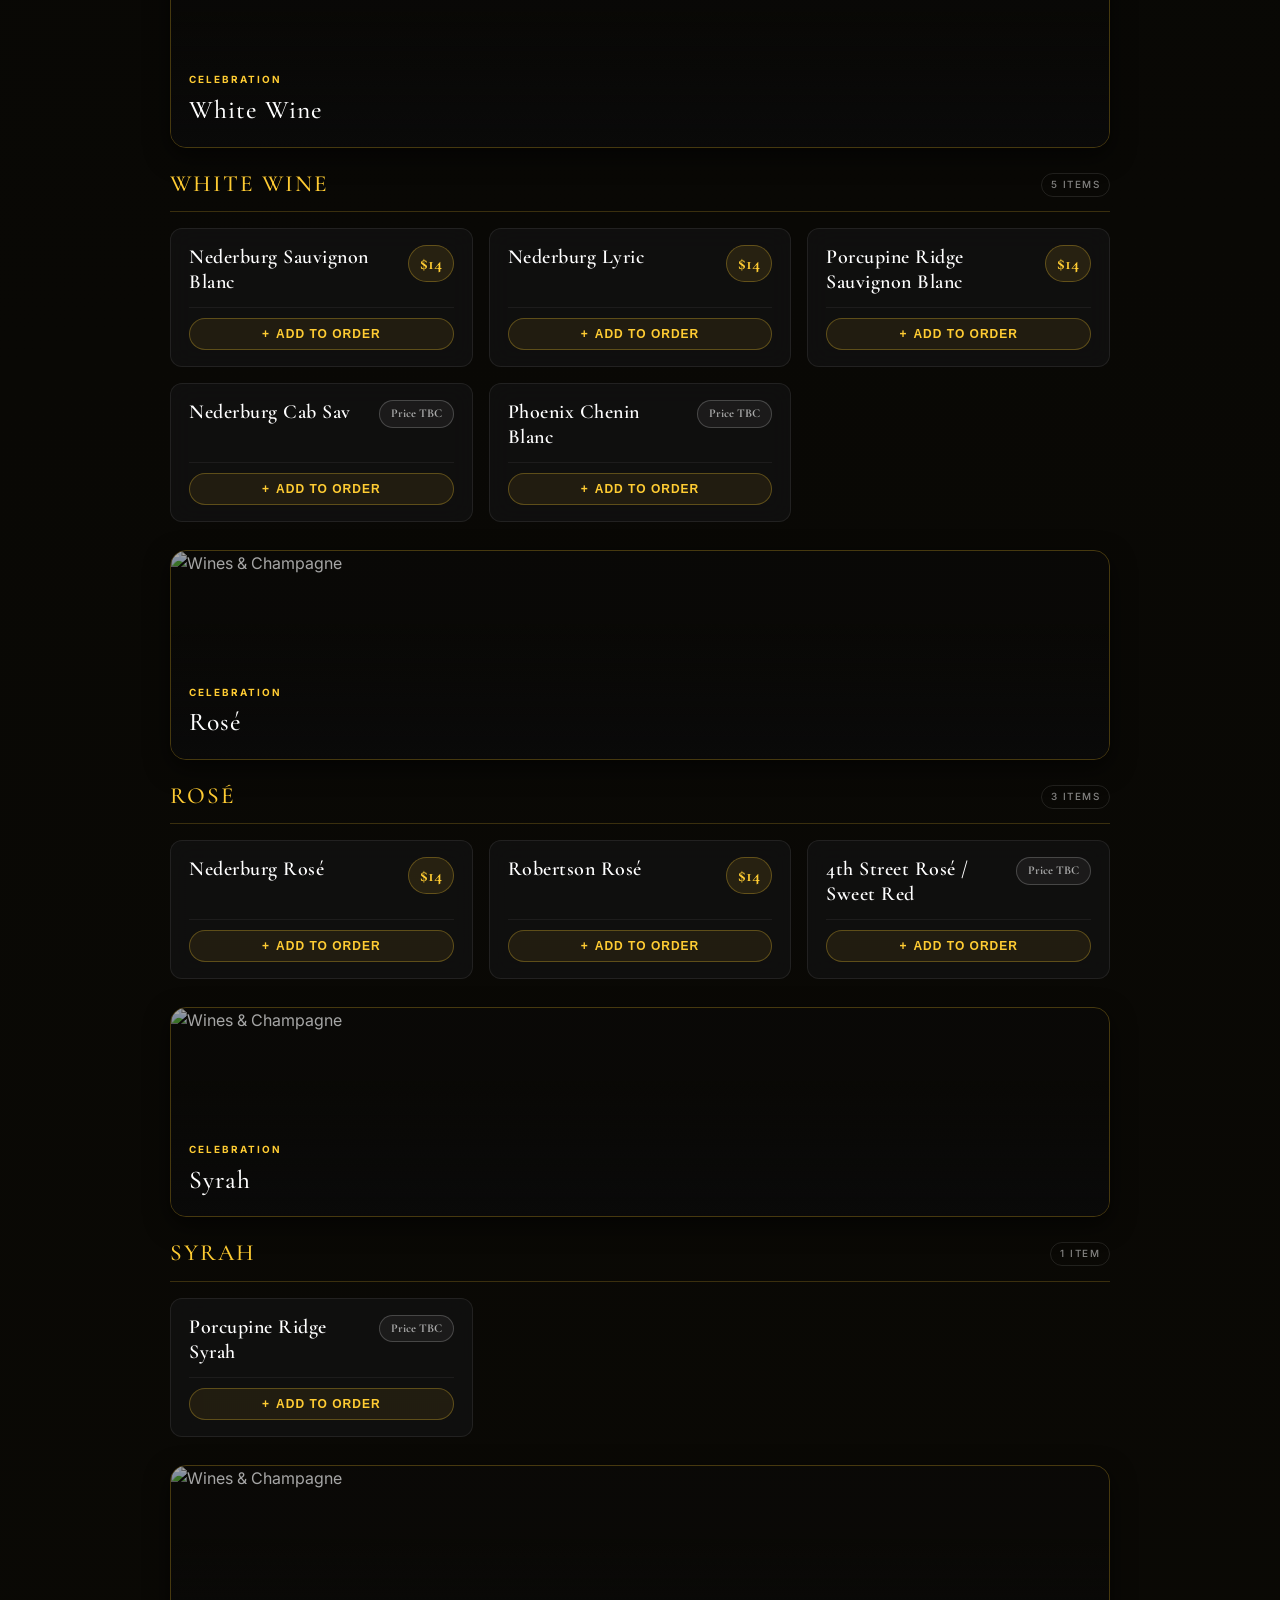
==== commit 38795d15: "Add files via upload" ====
--- a/bar-menu.html
+++ b/bar-menu.html
@@ -205,6 +205,51 @@
             display: none;
         }
 
+        .subcat-pills-wrapper {
+            display: flex;
+            gap: 8px;
+            overflow-x: auto;
+            padding: 8px 4px 4px 4px;
+            margin-top: 4px;
+            scrollbar-width: none;
+            -ms-overflow-style: none;
+        }
+        .subcat-pills-wrapper::-webkit-scrollbar {
+            display: none;
+        }
+        .subcat-pill-btn {
+            padding: 6px 16px;
+            background: rgba(255, 255, 255, 0.04);
+            border: 1px solid rgba(255, 204, 51, 0.2);
+            border-radius: 20px;
+            color: #bbb;
+            font-size: 0.72rem;
+            font-weight: 500;
+            letter-spacing: 0.5px;
+            white-space: nowrap;
+            cursor: pointer;
+            transition: all 0.25s ease;
+            backdrop-filter: blur(8px);
+        }
+        .subcat-pill-btn:hover {
+            color: #fff;
+            border-color: rgba(255, 204, 51, 0.5);
+            background: rgba(255, 204, 51, 0.08);
+        }
+        .subcat-pill-btn.active {
+            background: rgba(255, 204, 51, 0.18);
+            border-color: var(--accent-gold);
+            color: var(--accent-gold);
+            font-weight: 600;
+            box-shadow: 0 2px 10px rgba(255, 204, 51, 0.15);
+        }
+        .price-badge.price-tbc {
+            color: #aaa;
+            border-color: rgba(255,255,255,0.2);
+            background: rgba(255,255,255,0.05);
+            font-size: 0.75rem;
+        }
+
         .tab-btn {
             white-space: nowrap;
             padding: 9px 18px;
@@ -317,8 +362,38 @@
             display: flex;
             flex-direction: column;
             align-items: flex-end;
+            justify-content: flex-start;
             gap: 3px;
             flex-shrink: 0;
+            text-align: right;
+        }
+
+        .price-line {
+            font-family: var(--font-sans);
+            font-size: 0.8rem;
+            font-weight: 400;
+            color: rgba(255, 255, 255, 0.7);
+            white-space: nowrap;
+            display: flex;
+            align-items: baseline;
+            justify-content: flex-end;
+            gap: 5px;
+            line-height: 1.25;
+        }
+
+        .price-label {
+            font-size: 0.76rem;
+            color: rgba(255, 255, 255, 0.65);
+            font-weight: 500;
+            letter-spacing: 0.2px;
+        }
+
+        .price-val {
+            font-family: var(--font-serif);
+            font-size: 1.12rem;
+            font-weight: 700;
+            color: var(--accent-gold);
+            letter-spacing: 0.3px;
         }
 
         .price-badge {
@@ -1075,11 +1150,18 @@
                 <button class="tab-btn" data-category="cocktails">Cocktails</button>
                 <button class="tab-btn" data-category="mocktails">Mocktails</button>
                 <button class="tab-btn" data-category="shooters">Shooters</button>
-                <button class="tab-btn" data-category="spirits">Whiskey & Spirits</button>
-                <button class="tab-btn" data-category="beers">Beers & Coolers</button>
-                <button class="tab-btn" data-category="wines">Wines & Champagne</button>
-                <button class="tab-btn" data-category="beverages">Soft Drinks & Juices</button>
+                <button class="tab-btn" data-category="beers">Beers</button>
+                <button class="tab-btn" data-category="ciders">Ciders & Coolers</button>
+                <button class="tab-btn" data-category="spirits">Spirits</button>
+                <button class="tab-btn" data-category="wine">Wine</button>
+                <button class="tab-btn" data-category="champagne">Champagne & Sparkling</button>
+                <button class="tab-btn" data-category="soft-drinks">Soft Drinks</button>
+                <button class="tab-btn" data-category="juices">Juices</button>
+                <button class="tab-btn" data-category="mixers">Mixers</button>
+                <button class="tab-btn" data-category="energy">Energy Drinks</button>
+                <button class="tab-btn" data-category="water">Water</button>
             </div>
+            <div id="subcat-pills-wrapper" class="subcat-pills-wrapper hidden"></div>
         </div>
 
         <!-- Menu Render Target Container -->
@@ -1149,193 +1231,265 @@
     </div>
 
     <script>
-        // MASTER DRINKS DATASET (100% Extracted from Official PDF)
+        // MASTER DRINKS DATASET (100% Extracted & Structured According to Official Hierarchy)
         const drinksData = [
-            // --- COCKTAILS ---
+            // ================= 01. COCKTAILS =================
+            // Signature Cocktails
             { name: "Saints Margarita", price: "$5.00", category: "cocktails", subcategory: "Signature Cocktails", desc: "A slight twist of the original. Too many of these and you will be seeing dos." },
             { name: "I've Gin Expecting You", price: "$9.00", category: "cocktails", subcategory: "Signature Cocktails", desc: "Okay, are you ready to have that conversation?" },
-            
-            { name: "Blue Hawaiian", price: "$7.00", category: "cocktails", subcategory: "Specialities", desc: "Hawaii is here!" },
-            { name: "Diamonds & Crystals", price: "$8.00", category: "cocktails", subcategory: "Specialities", desc: "Gordons gin, elderflower syrup, monin cucumber, fresh mint, fresh lime, fresh cucumber topped up with soda water." },
-
+            { name: "Lady Posh", price: "$6.00", category: "cocktails", subcategory: "Signature Cocktails", desc: "Lovoka caramel, menthe, white cacao, rose syrup and cream." },
+            { name: "Sinner", price: "Price TBC", category: "cocktails", subcategory: "Signature Cocktails", desc: "Signature Saints n' Sinners creation." },
+            { name: "Saint Adam", price: "Price TBC", category: "cocktails", subcategory: "Signature Cocktails" },
+            { name: "Saint Posh", price: "Price TBC", category: "cocktails", subcategory: "Signature Cocktails" },
+            { name: "Purple Rain", price: "Price TBC", category: "cocktails", subcategory: "Signature Cocktails" },
+            { name: "Saint", price: "Price TBC", category: "cocktails", subcategory: "Signature Cocktails" },
+            { name: "Perfectly Pink", price: "$9.00", category: "cocktails", subcategory: "Signature Cocktails", desc: "Strawberry puree, amaretto, southern comfort, strawberry liqueur, chambord, ice cream. Blend frozen." },
+            { name: "Between the Sheets", price: "Price TBC", category: "cocktails", subcategory: "Signature Cocktails" },
+            { name: "Gin & Sin", price: "Price TBC", category: "cocktails", subcategory: "Signature Cocktails" },
+            { name: "Hot Blender", price: "Price TBC", category: "cocktails", subcategory: "Signature Cocktails" },
+            { name: "Love Potion", price: "Price TBC", category: "cocktails", subcategory: "Signature Cocktails" },
+            { name: "Diamonds & Crystals", price: "$8.00", category: "cocktails", subcategory: "Signature Cocktails", desc: "Gordons gin, elderflower syrup, monin cucumber, fresh mint, fresh lime, fresh cucumber topped up with soda water." },
+            { name: "Pink Lady", price: "Price TBC", category: "cocktails", subcategory: "Signature Cocktails" },
+            { name: "Whispering Eye", price: "Price TBC", category: "cocktails", subcategory: "Signature Cocktails" },
+            { name: "Silk Panties", price: "Price TBC", category: "cocktails", subcategory: "Signature Cocktails" },
+            { name: "Strawberry Moonshine", price: "Price TBC", category: "cocktails", subcategory: "Signature Cocktails" },
+
+            // Classic Cocktails
+            { name: "Mojito", price: "$7.00", category: "cocktails", subcategory: "Classic Cocktails", desc: "Double rum infused with mint, lime topped with soda water." },
+            { name: "Strawberry Mojito", price: "Price TBC", category: "cocktails", subcategory: "Classic Cocktails" },
+            { name: "Mai Tai", price: "$7.00", category: "cocktails", subcategory: "Classic Cocktails", desc: "Bacardi, spiced rum, dark rum, orange juice, pineapple juice, grenadine and float amaretto." },
+            { name: "Sex on the Beach", price: "$5.00", category: "cocktails", subcategory: "Classic Cocktails", desc: "Vodka, peach schnapps, cassis, orange juice, cranberry juice." },
+            { name: "Strawberry Daiquiri", price: "$7.00", category: "cocktails", subcategory: "Classic Cocktails", desc: "Rum, strawberry liqueur, strawberry puree, grenadine and sour mix." },
+            { name: "Peach Daiquiri", price: "Price TBC", category: "cocktails", subcategory: "Classic Cocktails" },
+            { name: "Margarita", price: "$5.00", category: "cocktails", subcategory: "Classic Cocktails", desc: "Tequila gold, triple sec, lime cordial and lemon juice." },
+            { name: "Tequila Sunrise", price: "$5.00", category: "cocktails", subcategory: "Classic Cocktails", desc: "A double shot of Jose Cuervo Gold, orange juice and grenadine." },
+            { name: "Elderflower Gin Fizz", price: "Price TBC", category: "cocktails", subcategory: "Classic Cocktails" },
+            { name: "Blue Hawaiian", price: "$7.00", category: "cocktails", subcategory: "Classic Cocktails", desc: "Hawaii is here!" },
+            { name: "Piña Colada", price: "$6.00", category: "cocktails", subcategory: "Classic Cocktails", desc: "Bacardi, malibu, spiced gold, cream, passionfruit cordial, fresh pineapple and pineapple juice." },
+            { name: "Cosmopolitan", price: "$5.00", category: "cocktails", subcategory: "Classic Cocktails", desc: "Vodka, triple sec, lime cordial and cranberry juice." },
+            { name: "Whiskey Sour", price: "$5.00", category: "cocktails", subcategory: "Classic Cocktails", desc: "Double Jack Daniels, egg, lemonade." },
+            { name: "Old Fashioned", price: "$6.00", category: "cocktails", subcategory: "Classic Cocktails", desc: "The old fashioned is a cocktail made of muddling sugar with bitters, adding whiskey." },
+            { name: "Gin Sour", price: "Price TBC", category: "cocktails", subcategory: "Classic Cocktails" },
+            { name: "Pornstar Martini", price: "Price TBC", category: "cocktails", subcategory: "Classic Cocktails" },
+            { name: "French Martini", price: "Price TBC", category: "cocktails", subcategory: "Classic Cocktails" },
+            { name: "Negroni", price: "Price TBC", category: "cocktails", subcategory: "Classic Cocktails" },
+            { name: "Long Island Ice Tea", price: "$8.00", category: "cocktails", subcategory: "Classic Cocktails", desc: "Five spirits, sour mix, topped with coke." },
+            { name: "Zombie", price: "$8.00", category: "cocktails", subcategory: "Classic Cocktails", desc: "Watch out now! It just might be the walking dead all over again." },
+
+            // Speciality Cocktails
+            { name: "Blue Hawaiian (Speciality)", price: "$7.00", category: "cocktails", subcategory: "Speciality Cocktails", desc: "Hawaii is here! Signature blue tropical blend." },
+            { name: "Diamonds & Crystals (Speciality)", price: "$8.00", category: "cocktails", subcategory: "Speciality Cocktails", desc: "Gordons gin, elderflower syrup, monin cucumber, fresh mint, fresh lime, fresh cucumber topped up with soda water." },
+
+            // Dessert Cocktails
             { name: "Choc Chip Cookie", price: "$7.00", category: "cocktails", subcategory: "Dessert Cocktails", desc: "Choc chips blended with ice cream and amarula, menthe, white cacao." },
-            { name: "Perfectly Pink", price: "$9.00", category: "cocktails", subcategory: "Dessert Cocktails", desc: "Strawberry puree, amaretto, southern comfort, strawberry liqueur, chambord, ice cream. Blend frozen." },
-            { name: "Lady Posh", price: "$6.00", category: "cocktails", subcategory: "Dessert Cocktails", desc: "Lovoka caramel, menthe, white cacao, rose syrup and cream." },
-
-            { name: "Mojito", price: "$7.00", category: "cocktails", subcategory: "Classics", desc: "Double rum infused with mint, lime topped with soda water." },
-            { name: "Strawberry Daquiri", price: "$7.00", category: "cocktails", subcategory: "Classics", desc: "Rum, strawberry liqueur, strawberry puree, grenadine and sour mix." },
-            { name: "Long Island Ice Tea", price: "$8.00", category: "cocktails", subcategory: "Classics", desc: "Five spirits, sour mix, topped with coke." },
-            { name: "Zombie", price: "$8.00", category: "cocktails", subcategory: "Classics", desc: "Watch out now! It just might be the walking dead all over again." },
-            { name: "Pina Colada", price: "$6.00", category: "cocktails", subcategory: "Classics", desc: "Bacardi, malibu, spiced gold, cream, passionfruit cordial, fresh pineapple and pineapple juice." },
-            { name: "Tequila Sunrise", price: "$5.00", category: "cocktails", subcategory: "Classics", desc: "A double shot of Jose Cuervo Gold, orange juice and grenadine." },
-            { name: "Sex on the Beach", price: "$5.00", category: "cocktails", subcategory: "Classics", desc: "Vodka, peach schnapps, cassis, orange juice, cranberry juice." },
-            { name: "Cosmopolitan", price: "$5.00", category: "cocktails", subcategory: "Classics", desc: "Vodka, triple sec, lime cordial and cranberry juice." },
-            { name: "Old Fashioned", price: "$6.00", category: "cocktails", subcategory: "Classics", desc: "The old fashioned is a cocktail made of muddling sugar with bitters, adding whiskey." },
-            { name: "Margarita", price: "$5.00", category: "cocktails", subcategory: "Classics", desc: "Tequila gold, triple sec, lime cordial and lemon juice." },
-            { name: "Whiskey Sour", price: "$5.00", category: "cocktails", subcategory: "Classics", desc: "Double Jack Daniels, egg, lemonade." },
-            { name: "Mai Tai", price: "$7.00", category: "cocktails", subcategory: "Classics", desc: "Bacardi, spiced rum, dark rum, orange juice, pineapple juice, grenadine and float amaretto." },
-
-            // --- MOCKTAILS ---
+            { name: "Perfectly Pink (Dessert)", price: "$9.00", category: "cocktails", subcategory: "Dessert Cocktails", desc: "Strawberry puree, amaretto, southern comfort, strawberry liqueur, chambord, ice cream. Blend frozen." },
+            { name: "Lady Posh (Dessert)", price: "$6.00", category: "cocktails", subcategory: "Dessert Cocktails", desc: "Lovoka caramel, menthe, white cacao, rose syrup and cream." },
+
+            // ================= 02. MOCKTAILS =================
             { name: "Strawberry Lemonade", price: "$5.00", category: "mocktails", subcategory: "Mocktails", desc: "Strawberry puree, sour mix and topped up with soda water." },
             { name: "Blueberry Lemonade", price: "$5.00", category: "mocktails", subcategory: "Mocktails", desc: "Blueberry puree, sour mix and topped up with soda water." },
-            { name: "Virgin Daquiri", price: "$5.00", category: "mocktails", subcategory: "Mocktails", desc: "Comes in different flavours: peach, strawberry and watermelon." },
+            { name: "Virgin Daiquiri", price: "$5.00", category: "mocktails", subcategory: "Mocktails", desc: "Comes in different flavours: peach, strawberry and watermelon." },
+            { name: "Virgin Mojito", price: "$5.00", category: "mocktails", subcategory: "Mocktails", desc: "Fresh lemon, wild mint syrup, mint leaves. Topped up with soda water." },
             { name: "Peach Lemonade", price: "$5.00", category: "mocktails", subcategory: "Mocktails", desc: "Peach puree, sour mix. Topped up with soda water." },
-            { name: "Virgin Mojito", price: "$5.00", category: "mocktails", subcategory: "Mocktails", desc: "Fresh lemon, wild mint syrup, mint leaves. Topped up with soda water." },
-
-            // --- SHOOTERS ---
+
+            // ================= 03. SHOOTERS =================
+            // Party Shots
             { name: "Liquid Cocaine", price: "$5.00", category: "shooters", subcategory: "Party Shots", desc: "Vodka, blue curacao and lime. Shaken." },
             { name: "Moonshine", price: "$5.00", category: "shooters", subcategory: "Party Shots", desc: "Vodka, strawberry liqueur and lime. Shaken." },
-            { name: "Saints&Sinners Lolly", price: "$5.00", category: "shooters", subcategory: "Party Shots", desc: "Amarula, blue curacao, banana liqueur, grenadine and cream. Shaken." },
-
-            { name: "Chocolate Cake", price: "$2.00", category: "shooters", subcategory: "Aphrodisiacs", desc: "Frangelico and Absolut vanilla. Served with a lemon slice and brown sugar." },
-            { name: "Jelly Baby", price: "$2.00", category: "shooters", subcategory: "Aphrodisiacs", desc: "Grenadine, banana liqueur, blue curacao, amarula and malibu." },
-            { name: "G-Spot", price: "$5.00", category: "shooters", subcategory: "Aphrodisiacs", desc: "Kahlua, Jack Daniels, Southern Comfort and a drop of amarula." },
-            { name: "Shortcake", price: "$2.00", category: "shooters", subcategory: "Aphrodisiacs", desc: "Strawberry liqueur, amarula and fresh cream." },
-            { name: "Blowjob", price: "$2.00", category: "shooters", subcategory: "Aphrodisiacs", desc: "Kahlua, amarula and fresh cream." },
-            { name: "Springbokkie", price: "$2.00", category: "shooters", subcategory: "Aphrodisiacs", desc: "Creme de menthe and amarula." },
-            { name: "Teardrop", price: "$2.00", category: "shooters", subcategory: "Aphrodisiacs", desc: "Frangelico, amarula and nachtmuzik." },
-            { name: "Shit in the Forest", price: "$2.00", category: "shooters", subcategory: "Aphrodisiacs", desc: "Creme de menthe, amarula and nachtmuzik." },
-            { name: "Snowball", price: "$3.00", category: "shooters", subcategory: "Aphrodisiacs", desc: "Lupini Inferno, amarula and Bacardi." },
-            { name: "Slippery Nipple", price: "$2.00", category: "shooters", subcategory: "Aphrodisiacs", desc: "Zappa white, amarula and a cherry inside glass." },
-            { name: "Lollipop", price: "$2.00", category: "shooters", subcategory: "Aphrodisiacs", desc: "Creme de banana, blue curacao, amarula and 6 drops of grenadine." },
-            { name: "Rainbow Dragon", price: "$3.00", category: "shooters", subcategory: "Aphrodisiacs", desc: "Jagermeister, creme de menthe, gold tequila and nitro cinnamon." },
-            { name: "Blue Balls", price: "$3.00", category: "shooters", subcategory: "Aphrodisiacs", desc: "Blue curacao, peach schnapps and Olmeca black." },
-            { name: "Absintheminded", price: "$3.00", category: "shooters", subcategory: "Aphrodisiacs", desc: "Jagermeister, Olmeca black, absinthe and Stroh rum." },
-
-            { name: "Hot Mamma", price: "$3.00", category: "shooters", subcategory: "Pyro", desc: "Captain Morgan and cinnamon liqueur with 6 drops of tabasco." },
-            { name: "Flaming Lamborghini", price: "$8.00", category: "shooters", subcategory: "Pyro", desc: "We about to cook your brains, not for the faint hearted!" },
-            { name: "Saints 'n Sinners", price: "$5.00", category: "shooters", subcategory: "Pyro", desc: "Olmeca Black, Stroh rum. Served with an orange slice and brown sugar. Don't burn your lips!" },
-            { name: "Spicy Eve", price: "$3.00", category: "shooters", subcategory: "Pyro", desc: "Nitro cinnamon, amarula and absinthe." },
-
-            // --- WHISKEY & SPIRITS ---
-            { name: "Bells", price: "$2.00", shotPrice: "$2.00", category: "spirits", subcategory: "Whiskey" },
-            { name: "Don Julio", price: "$3.00", shotPrice: "$3.00", btlPrice: "$80.00", category: "spirits", subcategory: "Whiskey" },
-            { name: "Glenfiddich 12yr", price: "$3.00", shotPrice: "$3.00", btlPrice: "$70.00", category: "spirits", subcategory: "Whiskey" },
-            { name: "Glenfiddich 15yr", price: "$5.00", shotPrice: "$5.00", btlPrice: "$100.00", category: "spirits", subcategory: "Whiskey" },
-            { name: "JW Gold Label", price: "$4.00", shotPrice: "$4.00", btlPrice: "$100.00", category: "spirits", subcategory: "Whiskey" },
-            { name: "JW Black Label", price: "$3.00", shotPrice: "$3.00", btlPrice: "$50.00", category: "spirits", subcategory: "Whiskey" },
-            { name: "JW Double Black", price: "$4.00", shotPrice: "$4.00", btlPrice: "$70.00", category: "spirits", subcategory: "Whiskey" },
+            { name: "Saints & Sinners Lolly", price: "$5.00", category: "shooters", subcategory: "Party Shots", desc: "Amarula, blue curacao, banana liqueur, grenadine and cream. Shaken." },
+            { name: "Jagerbomb", price: "Price TBC", category: "shooters", subcategory: "Party Shots" },
+            { name: "Wet Pussy", price: "Price TBC", category: "shooters", subcategory: "Party Shots" },
+            { name: "Bob Marley", price: "Price TBC", category: "shooters", subcategory: "Party Shots" },
+
+            // Aphrodisiac Shooters
+            { name: "Chocolate Cake", price: "$2.00", category: "shooters", subcategory: "Aphrodisiac Shooters", desc: "Frangelico and Absolut vanilla. Served with a lemon slice and brown sugar." },
+            { name: "Jelly Baby", price: "$2.00", category: "shooters", subcategory: "Aphrodisiac Shooters", desc: "Grenadine, banana liqueur, blue curacao, amarula and malibu." },
+            { name: "G-Spot", price: "$5.00", category: "shooters", subcategory: "Aphrodisiac Shooters", desc: "Kahlua, Jack Daniels, Southern Comfort and a drop of amarula." },
+            { name: "Shortcake", price: "$2.00", category: "shooters", subcategory: "Aphrodisiac Shooters", desc: "Strawberry liqueur, amarula and fresh cream." },
+            { name: "Blowjob", price: "$2.00", category: "shooters", subcategory: "Aphrodisiac Shooters", desc: "Kahlua, amarula and fresh cream." },
+            { name: "Springbokkie", price: "$2.00", category: "shooters", subcategory: "Aphrodisiac Shooters", desc: "Creme de menthe and amarula." },
+            { name: "Teardrop", price: "$2.00", category: "shooters", subcategory: "Aphrodisiac Shooters", desc: "Frangelico, amarula and nachtmuzik." },
+
+            // Signature & Special Shooters
+            { name: "Shit in the Forest", price: "$2.00", category: "shooters", subcategory: "Signature & Special Shooters", desc: "Creme de menthe, amarula and nachtmuzik." },
+            { name: "Snowball", price: "$3.00", category: "shooters", subcategory: "Signature & Special Shooters", desc: "Lupini Inferno, amarula and Bacardi." },
+            { name: "Slippery Nipple", price: "$2.00", category: "shooters", subcategory: "Signature & Special Shooters", desc: "Zappa white, amarula and a cherry inside glass." },
+            { name: "Lollipop", price: "$2.00", category: "shooters", subcategory: "Signature & Special Shooters", desc: "Creme de banana, blue curacao, amarula and 6 drops of grenadine." },
+            { name: "Rainbow Dragon", price: "$3.00", category: "shooters", subcategory: "Signature & Special Shooters", desc: "Jagermeister, creme de menthe, gold tequila and nitro cinnamon." },
+            { name: "Blue Balls", price: "$3.00", category: "shooters", subcategory: "Signature & Special Shooters", desc: "Blue curacao, peach schnapps and Olmeca black." },
+            { name: "Absintheminded", price: "$3.00", category: "shooters", subcategory: "Signature & Special Shooters", desc: "Jagermeister, Olmeca black, absinthe and Stroh rum." },
+            { name: "Hot Mamma", price: "$3.00", category: "shooters", subcategory: "Signature & Special Shooters", desc: "Captain Morgan and cinnamon liqueur with 6 drops of tabasco." },
+            { name: "Spicy Eve", price: "$3.00", category: "shooters", subcategory: "Signature & Special Shooters", desc: "Nitro cinnamon, amarula and absinthe." },
+            { name: "Saints 'n Sinners", price: "$5.00", category: "shooters", subcategory: "Signature & Special Shooters", desc: "Olmeca Black, Stroh rum. Served with an orange slice and brown sugar. Don't burn your lips!" },
+            { name: "Flaming Lamborghini", price: "$8.00", category: "shooters", subcategory: "Signature & Special Shooters", desc: "We about to cook your brains, not for the faint hearted!" },
+            { name: "Pyro", price: "Price TBC", category: "shooters", subcategory: "Signature & Special Shooters" },
+
+            // ================= 04. BEERS =================
+            { name: "Black Label", price: "$2.00", category: "beers", subcategory: "Beers" },
+            { name: "Castle Lager", price: "$2.00", category: "beers", subcategory: "Beers" },
+            { name: "Zambezi", price: "$2.00", category: "beers", subcategory: "Beers" },
+            { name: "Castle Lite", price: "$2.50", category: "beers", subcategory: "Beers" },
+            { name: "Corona", price: "$3.00", category: "beers", subcategory: "Beers" },
+            { name: "Heineken", price: "$3.00", category: "beers", subcategory: "Beers" },
+            { name: "Heineken Silver", price: "Price TBC", category: "beers", subcategory: "Beers" },
+            { name: "Stella Artois", price: "$3.00", category: "beers", subcategory: "Beers" },
+            { name: "Millers Draft", price: "$3.00", category: "beers", subcategory: "Beers" },
+            { name: "Windhoek Lager", price: "$3.00", category: "beers", subcategory: "Beers" },
+            { name: "Windhoek Draught", price: "$3.00", category: "beers", subcategory: "Beers" },
+            { name: "Budweiser", price: "$3.00", category: "beers", subcategory: "Beers" },
+            { name: "Flying Fish Lemon", price: "$3.00", category: "beers", subcategory: "Beers" },
+
+            // ================= 05. CIDERS & COOLERS =================
+            { name: "Belgravia Dry Lemon", price: "$3.00", category: "ciders", subcategory: "Ciders & Coolers" },
+            { name: "Brutal Fruit Apple", price: "$3.00", category: "ciders", subcategory: "Ciders & Coolers" },
+            { name: "Hunters Extreme", price: "$3.00", category: "ciders", subcategory: "Ciders & Coolers" },
+            { name: "Hunters Dry", price: "$3.00", category: "ciders", subcategory: "Ciders & Coolers" },
+            { name: "Hunters Gold", price: "$3.00", category: "ciders", subcategory: "Ciders & Coolers" },
+            { name: "Savanna Dry", price: "$3.00", category: "ciders", subcategory: "Ciders & Coolers" },
+            { name: "Smirnoff Spin", price: "$3.00", category: "ciders", subcategory: "Ciders & Coolers" },
+            { name: "Smirnoff Storm", price: "$3.00", category: "ciders", subcategory: "Ciders & Coolers" },
+            { name: "Smirnoff Guarana", price: "$3.00", category: "ciders", subcategory: "Ciders & Coolers" },
+            { name: "Smirnoff Ice", price: "Price TBC", category: "ciders", subcategory: "Ciders & Coolers" },
+
+            // ================= 06. SPIRITS =================
+            // Vodka
+            { name: "Smirnoff Red 1818", price: "$1.50", shotPrice: "$1.50", category: "spirits", subcategory: "Vodka" },
+            { name: "Skyy Vodka", price: "$2.00", shotPrice: "$2.00", category: "spirits", subcategory: "Vodka" },
+            { name: "Ciroc", price: "$70.00", btlPrice: "$70.00", category: "spirits", subcategory: "Vodka" },
+            { name: "Absolut Vodka", price: "$3.00", shotPrice: "$3.00", category: "spirits", subcategory: "Vodka" },
+
+            // Gin
+            { name: "Beefeater Gin", price: "$2.00", shotPrice: "$2.00", category: "spirits", subcategory: "Gin" },
+            { name: "Beefeater Strawberry", price: "$2.00", shotPrice: "$2.00", category: "spirits", subcategory: "Gin" },
+            { name: "Bombay Sapphire", price: "$3.00", shotPrice: "$3.00", category: "spirits", subcategory: "Gin" },
+            { name: "Gordon's Gin", price: "$2.00", shotPrice: "$2.00", category: "spirits", subcategory: "Gin" },
+            { name: "Malfy Gin", price: "$3.00", shotPrice: "$3.00", category: "spirits", subcategory: "Gin" },
+            { name: "Tanqueray Gin", price: "$2.00", shotPrice: "$2.00", category: "spirits", subcategory: "Gin" },
+            { name: "Inverroche Amber", price: "$4.00", shotPrice: "$4.00", category: "spirits", subcategory: "Gin" },
+            { name: "Inverroche Classic", price: "$4.00", shotPrice: "$4.00", category: "spirits", subcategory: "Gin" },
+
+            // Rum
+            { name: "Havana White Rum", price: "$2.00", shotPrice: "$2.00", category: "spirits", subcategory: "Rum" },
+            { name: "Spiced Gold", price: "$2.00", shotPrice: "$2.00", category: "spirits", subcategory: "Rum" },
+            { name: "Dark Rum", price: "$2.00", shotPrice: "$2.00", category: "spirits", subcategory: "Rum" },
+            { name: "Stroh Rum", price: "$3.00", shotPrice: "$3.00", category: "spirits", subcategory: "Rum" },
+
+            // Whiskey
+            { name: "Glenfiddich 12yr", price: "$3.00", shotPrice: "$3.00", btlPrice: "$80.00", category: "spirits", subcategory: "Whiskey" },
+            { name: "Glenfiddich 15yr", price: "$5.00", shotPrice: "$5.00", btlPrice: "$110.00", category: "spirits", subcategory: "Whiskey" },
+            { name: "Glenfiddich 18yr", price: "$200.00", btlPrice: "$200.00", category: "spirits", subcategory: "Whiskey" },
+            { name: "JW Gold Label", price: "$4.00", shotPrice: "$4.00", btlPrice: "$110.00", category: "spirits", subcategory: "Whiskey" },
+            { name: "JW Black Label", price: "$3.00", shotPrice: "$3.00", btlPrice: "$65.00", category: "spirits", subcategory: "Whiskey" },
+            { name: "JW Double Black", price: "$4.00", shotPrice: "$4.00", btlPrice: "$80.00", category: "spirits", subcategory: "Whiskey" },
             { name: "JW Red Label", price: "$2.00", shotPrice: "$2.00", btlPrice: "$35.00", category: "spirits", subcategory: "Whiskey" },
-            { name: "JW Blue Label", price: "$320.00", btlPrice: "$320.00", category: "spirits", subcategory: "Whiskey" },
-            { name: "Jameson", price: "$2.00", shotPrice: "$2.00", btlPrice: "$45.00", category: "spirits", subcategory: "Whiskey" },
-            { name: "Jameson Select", price: "$3.00", shotPrice: "$3.00", btlPrice: "$80.00", category: "spirits", subcategory: "Whiskey" },
-            { name: "J & B", price: "$1.50", shotPrice: "$1.50", btlPrice: "$33.00", category: "spirits", subcategory: "Whiskey" },
+            { name: "JW Blue Label", price: "$480.00", btlPrice: "$480.00", category: "spirits", subcategory: "Whiskey" },
+            { name: "Jameson", price: "$2.00", shotPrice: "$2.00", btlPrice: "$50.00", category: "spirits", subcategory: "Whiskey" },
+            { name: "Jameson Black Barrel", price: "$80.00", btlPrice: "$80.00", category: "spirits", subcategory: "Whiskey" },
+            { name: "Jameson Select", price: "$3.00", shotPrice: "$3.00", btlPrice: "$85.00", category: "spirits", subcategory: "Whiskey" },
+            { name: "J&B Single Barrel", price: "$1.50", shotPrice: "$1.50", btlPrice: "$80.00", category: "spirits", subcategory: "Whiskey" },
+            { name: "Chivas", price: "$45.00", btlPrice: "$45.00", category: "spirits", subcategory: "Whiskey" },
+            { name: "Gentleman Jack", price: "$55.00", btlPrice: "$55.00", category: "spirits", subcategory: "Whiskey" },
             { name: "Jack Daniels", price: "$2.00", shotPrice: "$2.00", btlPrice: "$45.00", category: "spirits", subcategory: "Whiskey" },
             { name: "Southern Comfort", price: "$2.00", shotPrice: "$2.00", btlPrice: "$35.00", category: "spirits", subcategory: "Whiskey" },
             { name: "Monkey Shoulder", price: "$3.00", shotPrice: "$3.00", btlPrice: "$60.00", category: "spirits", subcategory: "Whiskey" },
 
-            { name: "Havana White Rum", price: "$2.00", category: "spirits", subcategory: "Spirits & Rums" },
-            { name: "Spiced Gold", price: "$2.00", category: "spirits", subcategory: "Spirits & Rums" },
-            { name: "Dark Rum", price: "$2.00", category: "spirits", subcategory: "Spirits & Rums" },
-            { name: "Stroh Rum", price: "$3.00", category: "spirits", subcategory: "Spirits & Rums" },
-            { name: "Smirnoff Red 1818", price: "$1.50", category: "spirits", subcategory: "Spirits & Rums" },
-            { name: "Skyy Vodka", price: "$2.00", category: "spirits", subcategory: "Spirits & Rums" },
-            { name: "Ciroc", price: "$70.00", btlPrice: "$70.00", category: "spirits", subcategory: "Spirits & Rums" },
-            { name: "Absolut Vodka", price: "$3.00", category: "spirits", subcategory: "Spirits & Rums" },
-            { name: "Inverroche Amber", price: "$4.00", category: "spirits", subcategory: "Spirits & Rums" },
-            { name: "Inverroche Classic", price: "$4.00", category: "spirits", subcategory: "Spirits & Rums" },
-            { name: "Beefeater Gin", price: "$2.00", category: "spirits", subcategory: "Spirits & Rums" },
-            { name: "Beefeater Strawberry", price: "$2.00", category: "spirits", subcategory: "Spirits & Rums" },
-            { name: "Bombay Sapphire", price: "$3.00", category: "spirits", subcategory: "Spirits & Rums" },
-            { name: "Gordons Gin", price: "$2.00", category: "spirits", subcategory: "Spirits & Rums" },
-            { name: "Malfy Gin", price: "$3.00", category: "spirits", subcategory: "Spirits & Rums" },
-            { name: "Tanqueray Gin", price: "$2.00", category: "spirits", subcategory: "Spirits & Rums" },
-
-            { name: "Hennessy VS", price: "$3.00", shotPrice: "$3.00", btlPrice: "$120.00", category: "spirits", subcategory: "Cognacs" },
-            { name: "Hennessy VSOP", price: "$120.00", btlPrice: "$120.00", category: "spirits", subcategory: "Cognacs" },
-            { name: "Remy Martin VSOP", price: "$120.00", btlPrice: "$120.00", category: "spirits", subcategory: "Cognacs" },
-            { name: "Remy Martin XO", price: "$300.00", btlPrice: "$300.00", category: "spirits", subcategory: "Cognacs" },
-
-            { name: "Don Julio Tequila", price: "$3.00", shotPrice: "$3.00", category: "spirits", subcategory: "Tequila" },
+            // Tequila
+            { name: "Don Julio", price: "$5.00", shotPrice: "$5.00", btlPrice: "$140.00", category: "spirits", subcategory: "Tequila" },
             { name: "Olmeca Black", price: "$2.00", shotPrice: "$2.00", category: "spirits", subcategory: "Tequila" },
             { name: "Olmeca Silver", price: "$2.00", shotPrice: "$2.00", category: "spirits", subcategory: "Tequila" },
 
-            // --- BEERS & COOLERS ---
-            { name: "Amstel", price: "$3.00", category: "beers", subcategory: "Beers" },
-            { name: "Amstel Lite", price: "$3.00", category: "beers", subcategory: "Beers" },
-            { name: "Black Label", price: "$2.00", category: "beers", subcategory: "Beers" },
-            { name: "Budweiser", price: "$3.00", category: "beers", subcategory: "Beers" },
-            { name: "Castle Lager", price: "$2.00", category: "beers", subcategory: "Beers" },
-            { name: "Castle Lite", price: "$2.50", category: "beers", subcategory: "Beers" },
-            { name: "Golden Pilsener", price: "$2.00", category: "beers", subcategory: "Beers" },
-            { name: "Heineken", price: "$3.00", category: "beers", subcategory: "Beers" },
-            { name: "Millers Draft", price: "$3.00", category: "beers", subcategory: "Beers" },
-            { name: "Stella Artois", price: "$3.00", category: "beers", subcategory: "Beers" },
-            { name: "Windhoek Draught", price: "$3.00", category: "beers", subcategory: "Beers" },
-            { name: "Windhoek Lager", price: "$3.00", category: "beers", subcategory: "Beers" },
-            { name: "Zambezi", price: "$2.00", category: "beers", subcategory: "Beers" },
-            { name: "Corona", price: "$3.00", category: "beers", subcategory: "Beers" },
-            { name: "Flying Fish Lemon", price: "$3.00", category: "beers", subcategory: "Beers" },
-            { name: "Zambezi Draught", price: "$2.50", category: "beers", subcategory: "Beers" },
-            { name: "CBL Draught", price: "$2.50", category: "beers", subcategory: "Beers" },
-
-            { name: "Bernini Classic", price: "$3.00", category: "beers", subcategory: "Ciders & Spirit Coolers" },
-            { name: "Belgravia Dry Lemon", price: "$3.00", category: "beers", subcategory: "Ciders & Spirit Coolers" },
-            { name: "Hunters Extreme", price: "$3.00", category: "beers", subcategory: "Ciders & Spirit Coolers" },
-            { name: "Hunters Dry", price: "$3.00", category: "beers", subcategory: "Ciders & Spirit Coolers" },
-            { name: "Hunters Gold", price: "$3.00", category: "beers", subcategory: "Ciders & Spirit Coolers" },
-            { name: "Brutal Fruit Apple", price: "$3.00", category: "beers", subcategory: "Ciders & Spirit Coolers" },
-            { name: "Savanna Dry", price: "$3.00", category: "beers", subcategory: "Ciders & Spirit Coolers" },
-            { name: "Smirnoff Spin", price: "$3.00", category: "beers", subcategory: "Ciders & Spirit Coolers" },
-            { name: "Smirnoff Storm", price: "$3.00", category: "beers", subcategory: "Ciders & Spirit Coolers" },
-            { name: "Smirnoff Guarana", price: "$3.00", category: "beers", subcategory: "Ciders & Spirit Coolers" },
-
-            // --- WINES & CHAMPAGNE ---
-            { name: "Nederburg Merlot", price: "$15.00", category: "wines", subcategory: "Red Wine" },
-            { name: "Nederburg Shiraz", price: "$15.00", category: "wines", subcategory: "Red Wine" },
-            { name: "Porcupine Ridge Merlot", price: "$14.00", category: "wines", subcategory: "Red Wine" },
-            { name: "Robertson Merlot", price: "$12.00", category: "wines", subcategory: "Red Wine" },
-            { name: "Robertson Pinotage", price: "$12.00", category: "wines", subcategory: "Red Wine" },
-            { name: "R & R Classique", price: "$35.00", category: "wines", subcategory: "Red Wine" },
-            { name: "Nederburg Barone", price: "$14.00", category: "wines", subcategory: "Red Wine" },
-
-            { name: "Nederburg Sauv Blanc", price: "$14.00", category: "wines", subcategory: "White Wine" },
-            { name: "Nederburg Lyric", price: "$14.00", category: "wines", subcategory: "White Wine" },
-            { name: "Porcupine Ridge SV Blanc", price: "$14.00", category: "wines", subcategory: "White Wine" },
-
-            { name: "Nederburg Rose", price: "$14.00", category: "wines", subcategory: "Rose Wine" },
-            { name: "Robertson Rose", price: "$14.00", category: "wines", subcategory: "Rose Wine" },
-
-            { name: "Belaire Bleu", price: "$85.00", category: "wines", subcategory: "Champagnes & Sparkling Wines" },
-            { name: "Belaire Rare Rose", price: "$150.00", category: "wines", subcategory: "Champagnes & Sparkling Wines" },
-            { name: "Belaire Rose", price: "$85.00", category: "wines", subcategory: "Champagnes & Sparkling Wines" },
-            { name: "Moët Nectar Imperial", price: "$120.00", category: "wines", subcategory: "Champagnes & Sparkling Wines" },
-            { name: "Moët Ice Imperial", price: "$120.00", category: "wines", subcategory: "Champagnes & Sparkling Wines" },
-            { name: "Moët Nectar Imperial Rose", price: "$120.00", category: "wines", subcategory: "Champagnes & Sparkling Wines" },
-            { name: "Veuve Rich", price: "$150.00", category: "wines", subcategory: "Champagnes & Sparkling Wines" },
-            { name: "Veuve Brut", price: "$120.00", category: "wines", subcategory: "Champagnes & Sparkling Wines" },
-            { name: "J C Le Roux Le Flaurette", price: "$12.00", category: "wines", subcategory: "Champagnes & Sparkling Wines" },
-            { name: "J C Le Roux La Chanson", price: "$12.00", category: "wines", subcategory: "Champagnes & Sparkling Wines" },
-            { name: "J C Le Roux Le Domaine", price: "$12.00", category: "wines", subcategory: "Champagnes & Sparkling Wines" },
-
-            // --- SOFT DRINKS & JUICES ---
-            { name: "Redbull", price: "$3.00", category: "beverages", subcategory: "Soft Drinks" },
-            { name: "B52", price: "$2.00", category: "beverages", subcategory: "Soft Drinks" },
-            { name: "Dry Lemon", price: "$2.00", category: "beverages", subcategory: "Soft Drinks" },
-            { name: "Ginger Ale", price: "$2.00", category: "beverages", subcategory: "Soft Drinks" },
-            { name: "Soda Water", price: "$2.00", category: "beverages", subcategory: "Soft Drinks" },
-            { name: "Tonic Water", price: "$2.00", category: "beverages", subcategory: "Soft Drinks" },
-            { name: "Lemonade", price: "$2.00", category: "beverages", subcategory: "Soft Drinks" },
-            { name: "Coke", price: "$2.00", category: "beverages", subcategory: "Soft Drinks" },
-            { name: "Cherry Plum", price: "$2.00", category: "beverages", subcategory: "Soft Drinks" },
-            { name: "Stoney Ginger Beer", price: "$2.00", category: "beverages", subcategory: "Soft Drinks" },
-            { name: "Fanta Orange", price: "$2.00", category: "beverages", subcategory: "Soft Drinks" },
-            { name: "Still Water", price: "$1.00", category: "beverages", subcategory: "Soft Drinks" },
-            { name: "Appletizer", price: "$2.00", category: "beverages", subcategory: "Soft Drinks" },
-            { name: "Cream Soda", price: "$2.00", category: "beverages", subcategory: "Soft Drinks" },
-            { name: "Sparkling Water", price: "$1.00", category: "beverages", subcategory: "Soft Drinks" },
-            { name: "Roses Passion Fusion", price: "$2.00", category: "beverages", subcategory: "Soft Drinks" },
-            { name: "Roses Lime Fusion", price: "$2.00", category: "beverages", subcategory: "Soft Drinks" },
-            { name: "Pine Nut", price: "$2.00", category: "beverages", subcategory: "Soft Drinks" },
-            { name: "Go Energy", price: "$2.00", category: "beverages", subcategory: "Soft Drinks" },
-
-            { name: "Liquifruit Apple", price: "$2.00", category: "beverages", subcategory: "Juices" },
-            { name: "Liquifruit Cranberry", price: "$2.00", category: "beverages", subcategory: "Juices" },
-            { name: "Mango & Orange", price: "$2.00", category: "beverages", subcategory: "Juices" },
-            { name: "Passion Power", price: "$2.00", category: "beverages", subcategory: "Juices" }
+            // Cognac
+            { name: "Hennessy VS", price: "$3.00", shotPrice: "$3.00", btlPrice: "$90.00", category: "spirits", subcategory: "Cognac" },
+            { name: "Hennessy VSOP", price: "$140.00", btlPrice: "$140.00", category: "spirits", subcategory: "Cognac" },
+            { name: "Remy Martin VSOP", price: "$120.00", btlPrice: "$120.00", category: "spirits", subcategory: "Cognac" },
+            { name: "Remy Martin XO", price: "$300.00", btlPrice: "$300.00", category: "spirits", subcategory: "Cognac" },
+
+            // ================= 07. WINE =================
+            // Red Wine
+            { name: "Nederburg Merlot", price: "$15.00", category: "wine", subcategory: "Red Wine" },
+            { name: "Nederburg Shiraz", price: "$15.00", category: "wine", subcategory: "Red Wine" },
+            { name: "Porcupine Ridge Merlot", price: "$14.00", category: "wine", subcategory: "Red Wine" },
+            { name: "Robertson Merlot", price: "$12.00", category: "wine", subcategory: "Red Wine" },
+            { name: "Robertson Pinotage", price: "$12.00", category: "wine", subcategory: "Red Wine" },
+            { name: "R & R Classique", price: "$35.00", category: "wine", subcategory: "Red Wine" },
+            { name: "Nederburg Barone", price: "$14.00", category: "wine", subcategory: "Red Wine" },
+            { name: "Baronne Red", price: "Price TBC", category: "wine", subcategory: "Red Wine" },
+            { name: "Fat Bastard Merlot", price: "Price TBC", category: "wine", subcategory: "Red Wine" },
+
+            // White Wine
+            { name: "Nederburg Sauvignon Blanc", price: "$14.00", category: "wine", subcategory: "White Wine" },
+            { name: "Nederburg Lyric", price: "$14.00", category: "wine", subcategory: "White Wine" },
+            { name: "Porcupine Ridge Sauvignon Blanc", price: "$14.00", category: "wine", subcategory: "White Wine" },
+            { name: "Nederburg Cab Sav", price: "Price TBC", category: "wine", subcategory: "White Wine" },
+            { name: "Phoenix Chenin Blanc", price: "Price TBC", category: "wine", subcategory: "White Wine" },
+
+            // Rosé
+            { name: "Nederburg Rosé", price: "$14.00", category: "wine", subcategory: "Rosé" },
+            { name: "Robertson Rosé", price: "$14.00", category: "wine", subcategory: "Rosé" },
+            { name: "4th Street Rosé / Sweet Red", price: "Price TBC", category: "wine", subcategory: "Rosé" },
+
+            // Syrah
+            { name: "Porcupine Ridge Syrah", price: "Price TBC", category: "wine", subcategory: "Syrah" },
+
+            // Pinotage
+            { name: "Nederburg Pinotage", price: "Price TBC", category: "wine", subcategory: "Pinotage" },
+            { name: "Van Loveren Pinotage", price: "Price TBC", category: "wine", subcategory: "Pinotage" },
+            { name: "Fat Bastard Pinotage", price: "Price TBC", category: "wine", subcategory: "Pinotage" },
+
+            // ================= 08. CHAMPAGNE & SPARKLING =================
+            { name: "Belaire Bleu", price: "$85.00", category: "champagne", subcategory: "Champagne & Sparkling" },
+            { name: "Belaire Rosé", price: "$85.00", category: "champagne", subcategory: "Champagne & Sparkling" },
+            { name: "Belaire Rare Rosé", price: "$150.00", category: "champagne", subcategory: "Champagne & Sparkling" },
+            { name: "Veuve Rich", price: "$150.00", category: "champagne", subcategory: "Champagne & Sparkling" },
+            { name: "Veuve Brut", price: "$120.00", category: "champagne", subcategory: "Champagne & Sparkling" },
+            { name: "JC Le Roux Le Fleurette", price: "$12.00", category: "champagne", subcategory: "Champagne & Sparkling" },
+            { name: "JC Le Roux Le Domaine", price: "$12.00", category: "champagne", subcategory: "Champagne & Sparkling" },
+            { name: "JC Le Roux La Chanson", price: "$12.00", category: "champagne", subcategory: "Champagne & Sparkling" },
+
+            // ================= 09. SOFT DRINKS =================
+            { name: "Coke", price: "$2.00", category: "soft-drinks", subcategory: "Soft Drinks" },
+            { name: "Fanta Orange", price: "$2.00", category: "soft-drinks", subcategory: "Soft Drinks" },
+            { name: "Fanta Grape", price: "Price TBC", category: "soft-drinks", subcategory: "Soft Drinks" },
+            { name: "Cream Soda", price: "$2.00", category: "soft-drinks", subcategory: "Soft Drinks" },
+            { name: "Cherry Plum", price: "$2.00", category: "soft-drinks", subcategory: "Soft Drinks" },
+            { name: "Stoney Ginger Beer", price: "$2.00", category: "soft-drinks", subcategory: "Soft Drinks" },
+            { name: "Sprite", price: "Price TBC", category: "soft-drinks", subcategory: "Soft Drinks" },
+            { name: "Appletizer", price: "$2.00", category: "soft-drinks", subcategory: "Soft Drinks" },
+
+            // ================= 10. JUICES =================
+            // Packaged Juices
+            { name: "LiquiFruit Apple", price: "$2.00", category: "juices", subcategory: "Packaged Juices" },
+            { name: "LiquiFruit Cranberry", price: "$2.00", category: "juices", subcategory: "Packaged Juices" },
+            { name: "Mango & Orange", price: "$2.00", category: "juices", subcategory: "Packaged Juices" },
+            { name: "Passion Power", price: "$2.00", category: "juices", subcategory: "Packaged Juices" },
+            { name: "Pine Nut", price: "$2.00", category: "juices", subcategory: "Packaged Juices" },
+            { name: "Roses Passion Fusion", price: "$2.00", category: "juices", subcategory: "Packaged Juices" },
+            { name: "Roses Lime Fusion", price: "$2.00", category: "juices", subcategory: "Packaged Juices" },
+
+            // Fresh / Service Juices
+            { name: "Cranberry Juice", price: "Price TBC", category: "juices", subcategory: "Fresh / Service Juices" },
+            { name: "Orange Juice", price: "Price TBC", category: "juices", subcategory: "Fresh / Service Juices" },
+            { name: "Pineapple Juice", price: "Price TBC", category: "juices", subcategory: "Fresh / Service Juices" },
+            { name: "Apple Juice", price: "Price TBC", category: "juices", subcategory: "Fresh / Service Juices" },
+
+            // ================= 11. MIXERS =================
+            { name: "Lemonade", price: "$2.00", category: "mixers", subcategory: "Mixers" },
+            { name: "Soda Water", price: "$2.00", category: "mixers", subcategory: "Mixers" },
+            { name: "Tonic Water", price: "$2.00", category: "mixers", subcategory: "Mixers" },
+            { name: "Ginger Ale", price: "$2.00", category: "mixers", subcategory: "Mixers" },
+            { name: "Dry Lemon", price: "$2.00", category: "mixers", subcategory: "Mixers" },
+            { name: "Pink Tonic", price: "Price TBC", category: "mixers", subcategory: "Mixers" },
+
+            // ================= 12. ENERGY DRINKS =================
+            { name: "Red Bull", price: "$3.00", category: "energy", subcategory: "Energy Drinks" },
+
+            // ================= 13. WATER =================
+            { name: "Still Water", price: "$1.00", category: "water", subcategory: "Water" },
+            { name: "Sparkling Water", price: "$1.00", category: "water", subcategory: "Water" }
         ];
 
         let activeCategory = 'all';
+        let activeSubcategory = 'all';
         let searchQuery = '';
 
         // Cart State Management
@@ -1344,6 +1498,11 @@
         function escapeJs(str) {
             if (!str) return '';
             return str.replace(/\\/g, '\\\\').replace(/'/g, "\\'");
+        }
+
+        function formatPrice(str) {
+            if (!str) return '';
+            return str.replace(/\.00$/, '');
         }
 
         function parsePrice(priceStr) {
@@ -1565,18 +1724,78 @@
         const searchInput = document.getElementById('search-input');
         const tabBtns = document.querySelectorAll('.tab-btn');
 
+        function getCategoryDisplayName(cat) {
+            switch(cat) {
+                case 'cocktails': return 'Cocktails';
+                case 'mocktails': return 'Mocktails';
+                case 'shooters': return 'Shooters';
+                case 'beers': return 'Beers';
+                case 'ciders': return 'Ciders & Coolers';
+                case 'spirits': return 'Spirits';
+                case 'wine': return 'Wine';
+                case 'champagne': return 'Champagne & Sparkling';
+                case 'soft-drinks': return 'Soft Drinks';
+                case 'juices': return 'Juices';
+                case 'mixers': return 'Mixers';
+                case 'energy': return 'Energy Drinks';
+                case 'water': return 'Water';
+                default: return '';
+            }
+        }
+
+        function renderSubcategoryPills() {
+            const wrapper = document.getElementById('subcat-pills-wrapper');
+            if (!wrapper) return;
+
+            if (activeCategory === 'all') {
+                wrapper.innerHTML = '';
+                wrapper.classList.add('hidden');
+                return;
+            }
+
+            const subcats = Array.from(new Set(
+                drinksData
+                    .filter(item => item.category === activeCategory)
+                    .map(item => item.subcategory)
+            ));
+
+            if (subcats.length <= 1) {
+                wrapper.innerHTML = '';
+                wrapper.classList.add('hidden');
+                return;
+            }
+
+            let pillsHtml = `<button class="subcat-pill-btn ${activeSubcategory === 'all' ? 'active' : ''}" data-subcat="all">All ${getCategoryDisplayName(activeCategory)}</button>`;
+
+            subcats.forEach(sc => {
+                pillsHtml += `<button class="subcat-pill-btn ${activeSubcategory === sc ? 'active' : ''}" data-subcat="${escapeJs(sc)}">${sc}</button>`;
+            });
+
+            wrapper.innerHTML = pillsHtml;
+            wrapper.classList.remove('hidden');
+
+            wrapper.querySelectorAll('.subcat-pill-btn').forEach(btn => {
+                btn.addEventListener('click', () => {
+                    activeSubcategory = btn.getAttribute('data-subcat');
+                    renderSubcategoryPills();
+                    renderMenu();
+                });
+            });
+        }
+
         function renderMenu() {
             renderTarget.innerHTML = '';
 
-            // Filter items based on activeCategory and searchQuery
+            // Filter items based on activeCategory, activeSubcategory, and searchQuery
             const filtered = drinksData.filter(item => {
                 const matchesCategory = activeCategory === 'all' || item.category === activeCategory;
+                const matchesSubcat = activeSubcategory === 'all' || item.subcategory === activeSubcategory;
                 const matchesSearch = !searchQuery || 
                     item.name.toLowerCase().includes(searchQuery) ||
                     (item.desc && item.desc.toLowerCase().includes(searchQuery)) ||
                     item.subcategory.toLowerCase().includes(searchQuery) ||
                     (item.price && item.price.toLowerCase().includes(searchQuery));
-                return matchesCategory && matchesSearch;
+                return matchesCategory && matchesSubcat && matchesSearch;
             });
 
             if (filtered.length === 0) {
@@ -1610,30 +1829,32 @@
                     if (drink.shotPrice && drink.btlPrice) {
                         priceHtml = `
                             <div class="drink-price-group">
-                                <span class="price-badge">${drink.shotPrice}</span>
-                                <span class="price-sub">Shot</span>
-                                <span class="price-badge" style="margin-top: 3px;">${drink.btlPrice}</span>
-                                <span class="price-sub">Bottle</span>
+                                <div class="price-line"><span class="price-label">Shot —</span> <span class="price-val">${formatPrice(drink.shotPrice)}</span></div>
+                                <div class="price-line"><span class="price-label">Full Bottle —</span> <span class="price-val">${formatPrice(drink.btlPrice)}</span></div>
                             </div>
                         `;
                     } else if (drink.btlPrice) {
                         priceHtml = `
                             <div class="drink-price-group">
-                                <span class="price-badge">${drink.btlPrice}</span>
-                                <span class="price-sub">Bottle</span>
+                                <div class="price-line"><span class="price-label">Full Bottle —</span> <span class="price-val">${formatPrice(drink.btlPrice)}</span></div>
                             </div>
                         `;
                     } else if (drink.shotPrice) {
                         priceHtml = `
                             <div class="drink-price-group">
-                                <span class="price-badge">${drink.shotPrice}</span>
-                                <span class="price-sub">Shot</span>
+                                <div class="price-line"><span class="price-label">Shot —</span> <span class="price-val">${formatPrice(drink.shotPrice)}</span></div>
+                            </div>
+                        `;
+                    } else if (drink.price === 'Price TBC') {
+                        priceHtml = `
+                            <div class="drink-price-group">
+                                <span class="price-badge price-tbc">Price TBC</span>
                             </div>
                         `;
                     } else {
                         priceHtml = `
                             <div class="drink-price-group">
-                                <span class="price-badge">${drink.price}</span>
+                                <span class="price-badge">${formatPrice(drink.price)}</span>
                             </div>
                         `;
                     }
@@ -1653,7 +1874,7 @@
                                 <button class="qty-btn" onclick="updateQuantityById('${escapeJs(shotId)}', 1)">+</button>
                             </div>
                         ` : `
-                            <button class="add-option-btn" onclick="addDrinkByIndex(${originalIdx}, 'Shot', '${drink.shotPrice}')">+ Shot (${drink.shotPrice})</button>
+                            <button class="add-option-btn" onclick="addDrinkByIndex(${originalIdx}, 'Shot', '${drink.shotPrice}')">+ Shot (${formatPrice(drink.shotPrice)})</button>
                         `;
 
                         const btlCtrl = btlQty > 0 ? `
@@ -1663,7 +1884,7 @@
                                 <button class="qty-btn" onclick="updateQuantityById('${escapeJs(btlId)}', 1)">+</button>
                             </div>
                         ` : `
-                            <button class="add-option-btn" onclick="addDrinkByIndex(${originalIdx}, 'Bottle', '${drink.btlPrice}')">+ Bottle (${drink.btlPrice})</button>
+                            <button class="add-option-btn" onclick="addDrinkByIndex(${originalIdx}, 'Bottle', '${drink.btlPrice}')">+ Bottle (${formatPrice(drink.btlPrice)})</button>
                         `;
 
                         actionsHtml = `
@@ -1692,7 +1913,7 @@
                             actionsHtml = `
                                 <div class="drink-actions">
                                     <button class="add-btn-single" onclick="addDrinkByIndex(${originalIdx}, 'Bottle', '${drink.btlPrice}')">
-                                        <span>+</span> Add Bottle (${drink.btlPrice})
+                                        <span>+</span> Add Full Bottle (${formatPrice(drink.btlPrice)})
                                     </button>
                                 </div>
                             `;
@@ -1715,7 +1936,7 @@
                             actionsHtml = `
                                 <div class="drink-actions">
                                     <button class="add-btn-single" onclick="addDrinkByIndex(${originalIdx}, 'Shot', '${drink.shotPrice}')">
-                                        <span>+</span> Add Shot (${drink.shotPrice})
+                                        <span>+</span> Add Shot (${formatPrice(drink.shotPrice)})
                                     </button>
                                 </div>
                             `;
@@ -1760,83 +1981,74 @@
 
                 let bannerHtml = '';
                 if (!searchQuery) {
-                    if (subcatName === 'Signature Cocktails') {
+                    const sc = subcatName.toLowerCase();
+                    if (sc.includes('signature') || sc.includes('cocktail') || sc.includes('classic') || sc.includes('speciality') || sc.includes('dessert')) {
                         bannerHtml = `
                             <div class="editorial-banner-card">
-                                <img src="https://pub-e10a28ca38cf452da437555e0f90e288.r2.dev/saints%26sinners/Bar%20Menu/ed6cb7fe8ed69395a35a6f99e0f022b4.jpg" alt="Cocktails Feature" />
+                                <img src="https://pub-e10a28ca38cf452da437555e0f90e288.r2.dev/saints%26sinners/Bar%20Menu/ed6cb7fe8ed69395a35a6f99e0f022b4.jpg" alt="Cocktails" />
                                 <div class="editorial-banner-overlay">
-                                    <span class="editorial-tag">SELECTION</span>
-                                    <h3 class="editorial-title">COCKTAILS — Signature Pours</h3>
+                                    <span class="editorial-tag">CRAFT MIXOLOGY</span>
+                                    <h3 class="editorial-title">${subcatName}</h3>
                                 </div>
                             </div>
                         `;
-                    } else if (subcatName === 'Classics' || subcatName === 'Classic Cocktails' || subcatName === 'Specialities' || subcatName === 'Dessert Cocktails') {
+                    } else if (sc.includes('mocktail')) {
                         bannerHtml = `
                             <div class="editorial-banner-card">
-                                <img src="https://pub-e10a28ca38cf452da437555e0f90e288.r2.dev/saints%26sinners/Bar%20Menu/d865c3416ecdb51798199ff2a61dfe6a.jpg" alt="Signature Drinks" />
+                                <img src="https://pub-e10a28ca38cf452da437555e0f90e288.r2.dev/saints%26sinners/Bar%20Menu/Mocktails.jpg" alt="Mocktails" />
                                 <div class="editorial-banner-overlay">
-                                    <span class="editorial-tag">CRAFT MIXOLOGY</span>
-                                    <h3 class="editorial-title">Handcrafted Pours & Classics</h3>
+                                    <span class="editorial-tag">ZERO PROOF</span>
+                                    <h3 class="editorial-title">Mocktails & Refreshers</h3>
                                 </div>
                             </div>
                         `;
-                    } else if (subcatName === 'Mocktails') {
+                    } else if (sc.includes('whiskey')) {
                         bannerHtml = `
                             <div class="editorial-banner-card">
-                                <img src="https://pub-e10a28ca38cf452da437555e0f90e288.r2.dev/saints%26sinners/Bar%20Menu/Mocktails.jpg" alt="Mocktails & Refreshers" />
+                                <img src="https://pub-e10a28ca38cf452da437555e0f90e288.r2.dev/saints%26sinners/Bar%20Menu/28c86921ced7dffd814b8e99c725488b.jpg" alt="Whiskey" />
                                 <div class="editorial-banner-overlay">
-                                    <span class="editorial-tag">ZERO PROOF</span>
-                                    <h3 class="editorial-title">Mocktails & Artisanal Refreshers</h3>
+                                    <span class="editorial-tag">FINE RESERVE</span>
+                                    <h3 class="editorial-title">Whiskey & Reserve Liquors</h3>
                                 </div>
                             </div>
                         `;
-                    } else if (subcatName === 'Whiskey') {
+                    } else if (sc.includes('vodka') || sc.includes('gin') || sc.includes('rum') || sc.includes('tequila') || sc.includes('cognac') || sc.includes('spirit')) {
                         bannerHtml = `
                             <div class="editorial-banner-card">
-                                <img src="https://pub-e10a28ca38cf452da437555e0f90e288.r2.dev/saints%26sinners/Bar%20Menu/28c86921ced7dffd814b8e99c725488b.jpg" alt="Whiskey & Reserve" />
+                                <img src="https://pub-e10a28ca38cf452da437555e0f90e288.r2.dev/saints%26sinners/Bar%20Menu/Vdka.jpg" alt="Spirits" />
                                 <div class="editorial-banner-overlay">
-                                    <span class="editorial-tag">ATMOSPHERE</span>
-                                    <h3 class="editorial-title">Whiskey, Spirits & Fine Liquors</h3>
+                                    <span class="editorial-tag">PREMIUM SPIRITS</span>
+                                    <h3 class="editorial-title">${subcatName}</h3>
                                 </div>
                             </div>
                         `;
-                    } else if (subcatName === 'Spirits & Rums' || subcatName === 'Cognacs' || subcatName === 'Tequila') {
+                    } else if (sc.includes('wine') || sc.includes('rosé') || sc.includes('syrah') || sc.includes('pinotage') || sc.includes('champagne') || sc.includes('sparkling')) {
                         bannerHtml = `
                             <div class="editorial-banner-card">
-                                <img src="https://pub-e10a28ca38cf452da437555e0f90e288.r2.dev/saints%26sinners/Bar%20Menu/Vdka.jpg" alt="Vodka & Fine Spirits" />
+                                <img src="https://pub-e10a28ca38cf452da437555e0f90e288.r2.dev/saints%26sinners/Bar%20Menu/Champagne.jpg" alt="Wines & Champagne" />
                                 <div class="editorial-banner-overlay">
-                                    <span class="editorial-tag">PREMIUM LIQUORS</span>
-                                    <h3 class="editorial-title">Vodka, Gin, Rums & Cognacs</h3>
+                                    <span class="editorial-tag">CELEBRATION</span>
+                                    <h3 class="editorial-title">${subcatName}</h3>
                                 </div>
                             </div>
                         `;
-                    } else if (subcatName === 'Champagnes & Sparkling Wines' || subcatName === 'Red Wine' || subcatName === 'White Wine' || subcatName === 'Rose Wine') {
+                    } else if (sc.includes('soft') || sc.includes('juice') || sc.includes('mixer') || sc.includes('energy') || sc.includes('water')) {
                         bannerHtml = `
                             <div class="editorial-banner-card">
-                                <img src="https://pub-e10a28ca38cf452da437555e0f90e288.r2.dev/saints%26sinners/Bar%20Menu/Champagne.jpg" alt="Champagne & Fine Wines" />
+                                <img src="https://pub-e10a28ca38cf452da437555e0f90e288.r2.dev/saints%26sinners/Bar%20Menu/Soft%20drinks.jpg" alt="Beverages" />
                                 <div class="editorial-banner-overlay">
-                                    <span class="editorial-tag">CELEBRATION</span>
-                                    <h3 class="editorial-title">Champagnes, Sparkling & Reserve Wines</h3>
+                                    <span class="editorial-tag">BEVERAGES</span>
+                                    <h3 class="editorial-title">${subcatName}</h3>
                                 </div>
                             </div>
                         `;
-                    } else if (subcatName === 'Soft Drinks') {
+                    } else {
                         bannerHtml = `
                             <div class="editorial-banner-card">
-                                <img src="https://pub-e10a28ca38cf452da437555e0f90e288.r2.dev/saints%26sinners/Bar%20Menu/Soft%20drinks.jpg" alt="Soft Drinks & Mixers" />
-                                <div class="editorial-banner-overlay">
-                                    <span class="editorial-tag">BEVERAGES</span>
-                                    <h3 class="editorial-title">Soft Drinks, Juices & Energy</h3>
-                                </div>
-                            </div>
-                        `;
-                    } else if (subcatName === 'Party Shots' || subcatName === 'Aphrodisiacs' || subcatName === 'Pyro' || subcatName === 'Beers' || subcatName === 'Ciders & Spirit Coolers') {
-                        bannerHtml = `
-                            <div class="editorial-banner-card">
-                                <img src="https://pub-e10a28ca38cf452da437555e0f90e288.r2.dev/saints%26sinners/Bar%20Menu/05b40712578eccd594e796ea0096306f.jpg" alt="Bar Craft & Shooters" />
+                                <img src="https://pub-e10a28ca38cf452da437555e0f90e288.r2.dev/saints%26sinners/Bar%20Menu/05b40712578eccd594e796ea0096306f.jpg" alt="From the Bar" />
                                 <div class="editorial-banner-overlay">
                                     <span class="editorial-tag">FROM THE BAR</span>
-                                    <h3 class="editorial-title">Shooters, Chilled Beers & Craft Coolers</h3>
+                                    <h3 class="editorial-title">${subcatName}</h3>
                                 </div>
                             </div>
                         `;
@@ -1854,6 +2066,8 @@
                 tabBtns.forEach(b => b.classList.remove('active'));
                 btn.classList.add('active');
                 activeCategory = btn.getAttribute('data-category');
+                activeSubcategory = 'all';
+                renderSubcategoryPills();
                 renderMenu();
             });
         });
@@ -1865,6 +2079,7 @@
         });
 
         // Initial Render
+        renderSubcategoryPills();
         renderMenu();
 
         // Ambient Particle Canvas
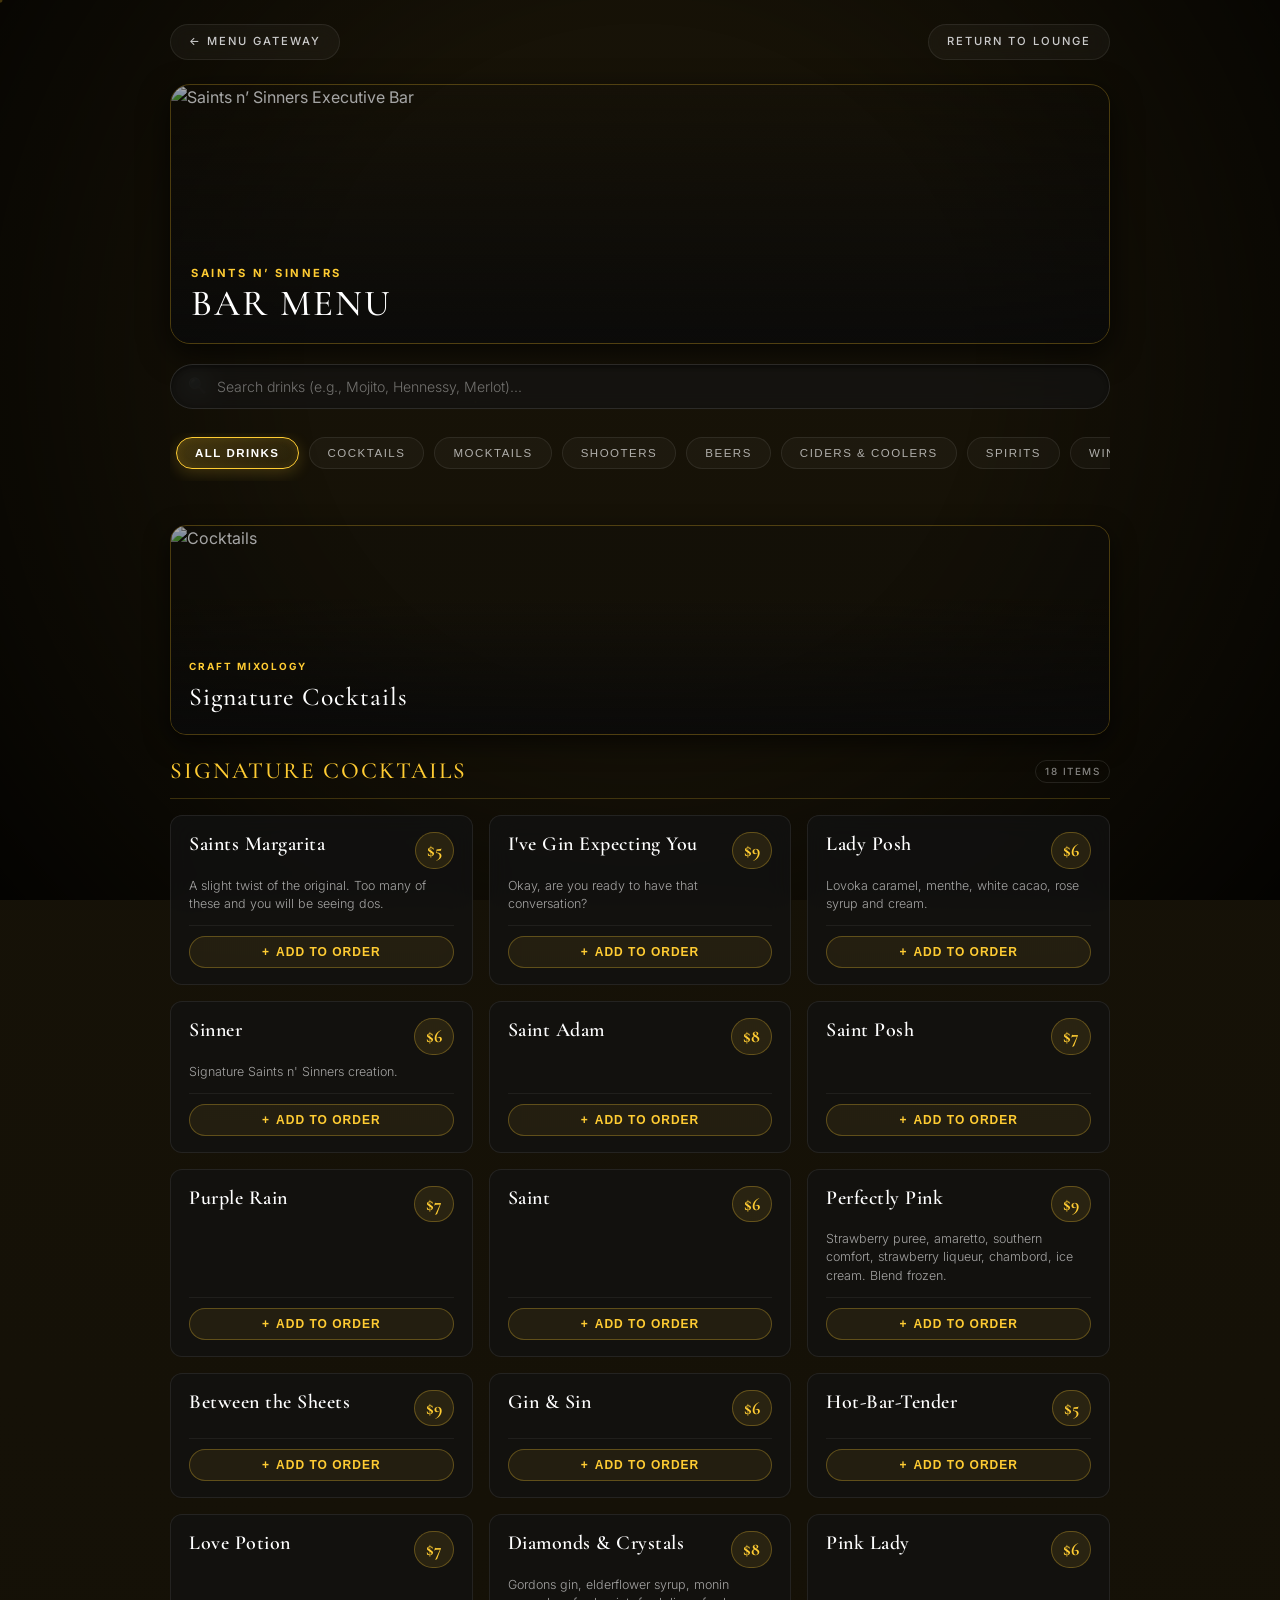
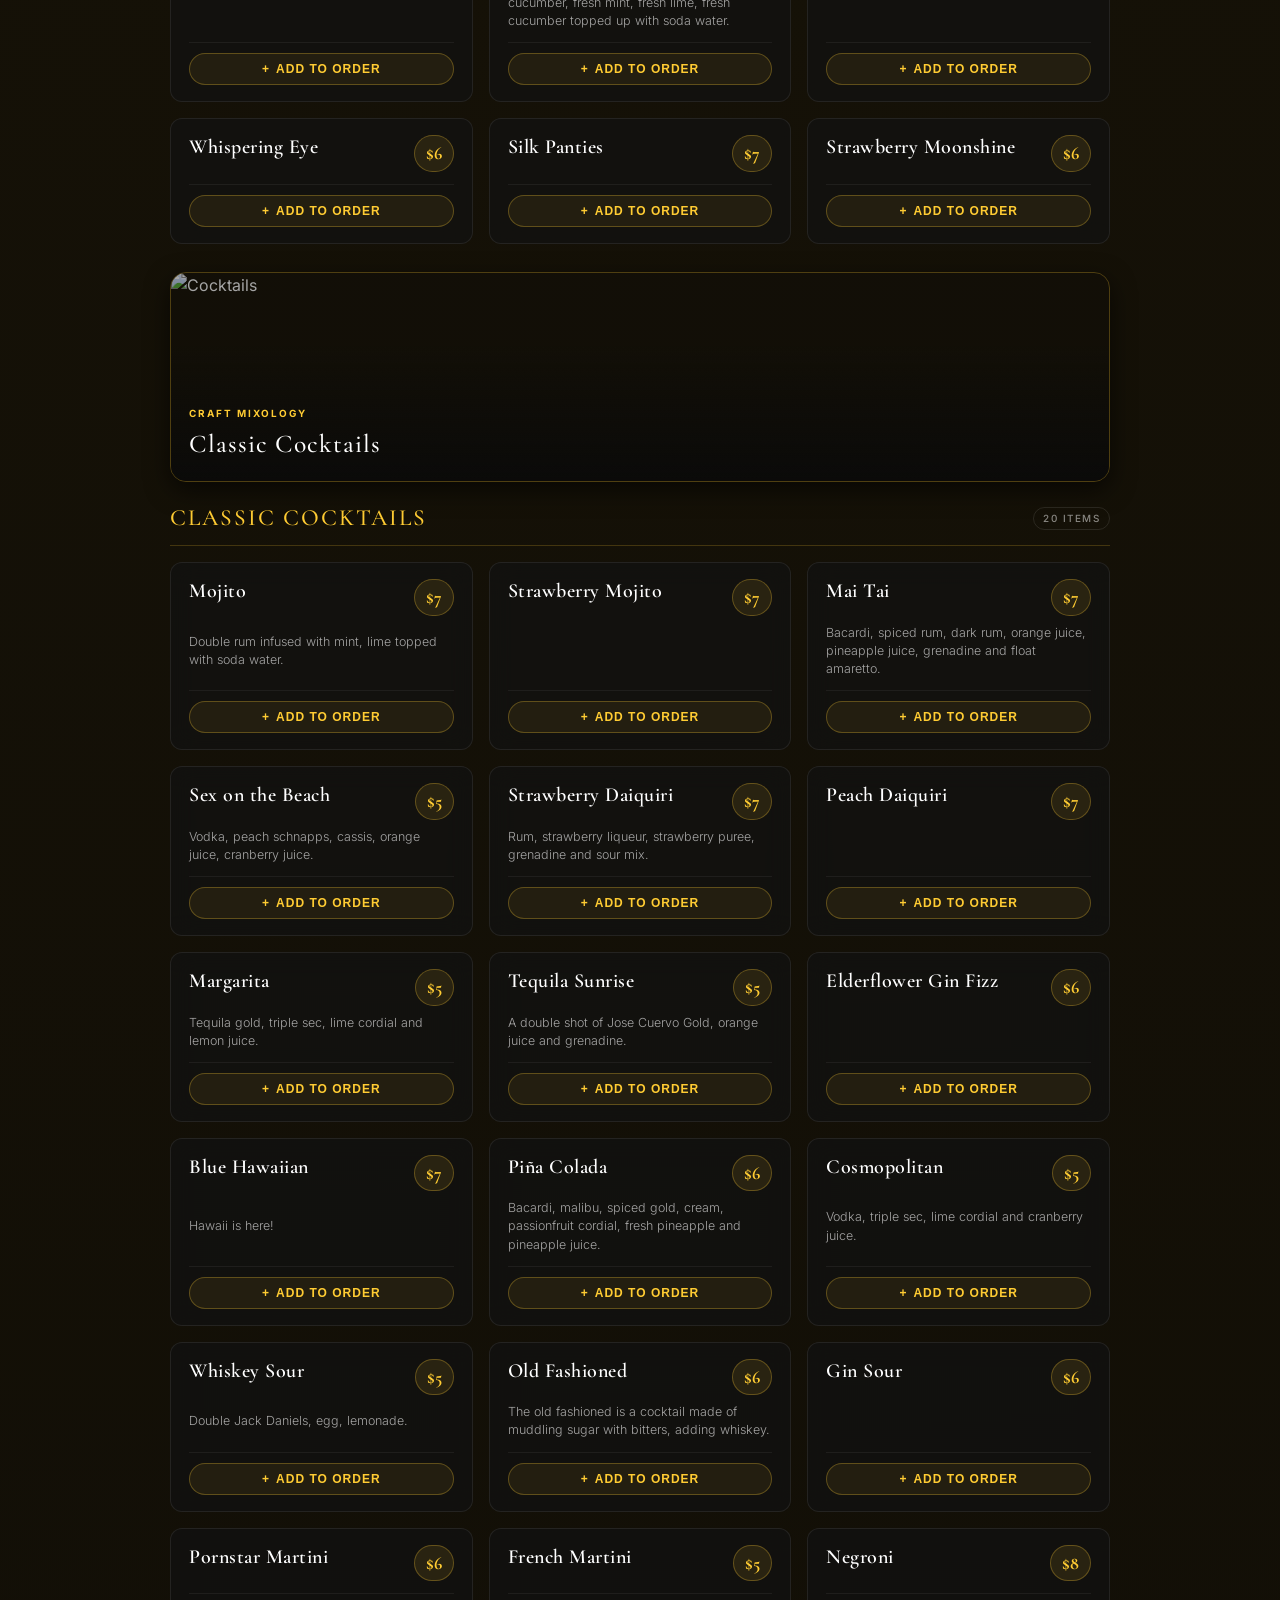
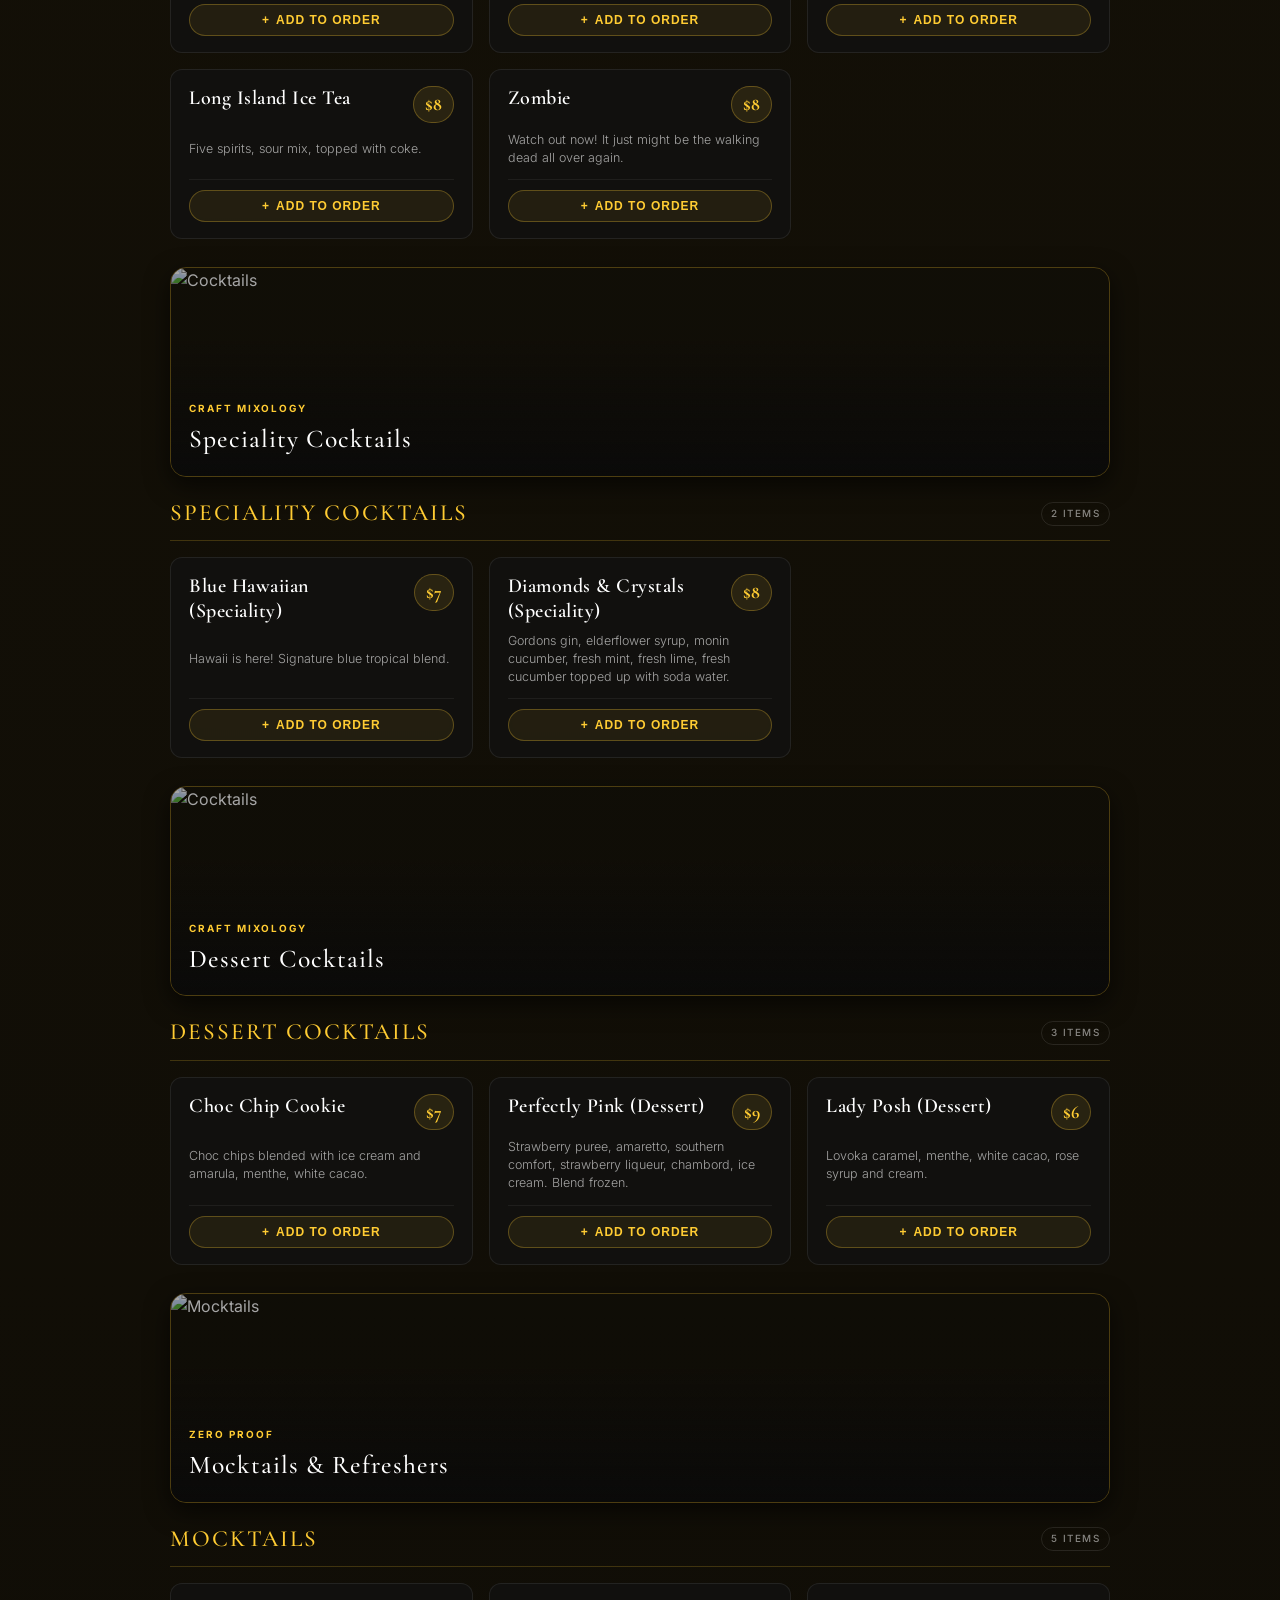
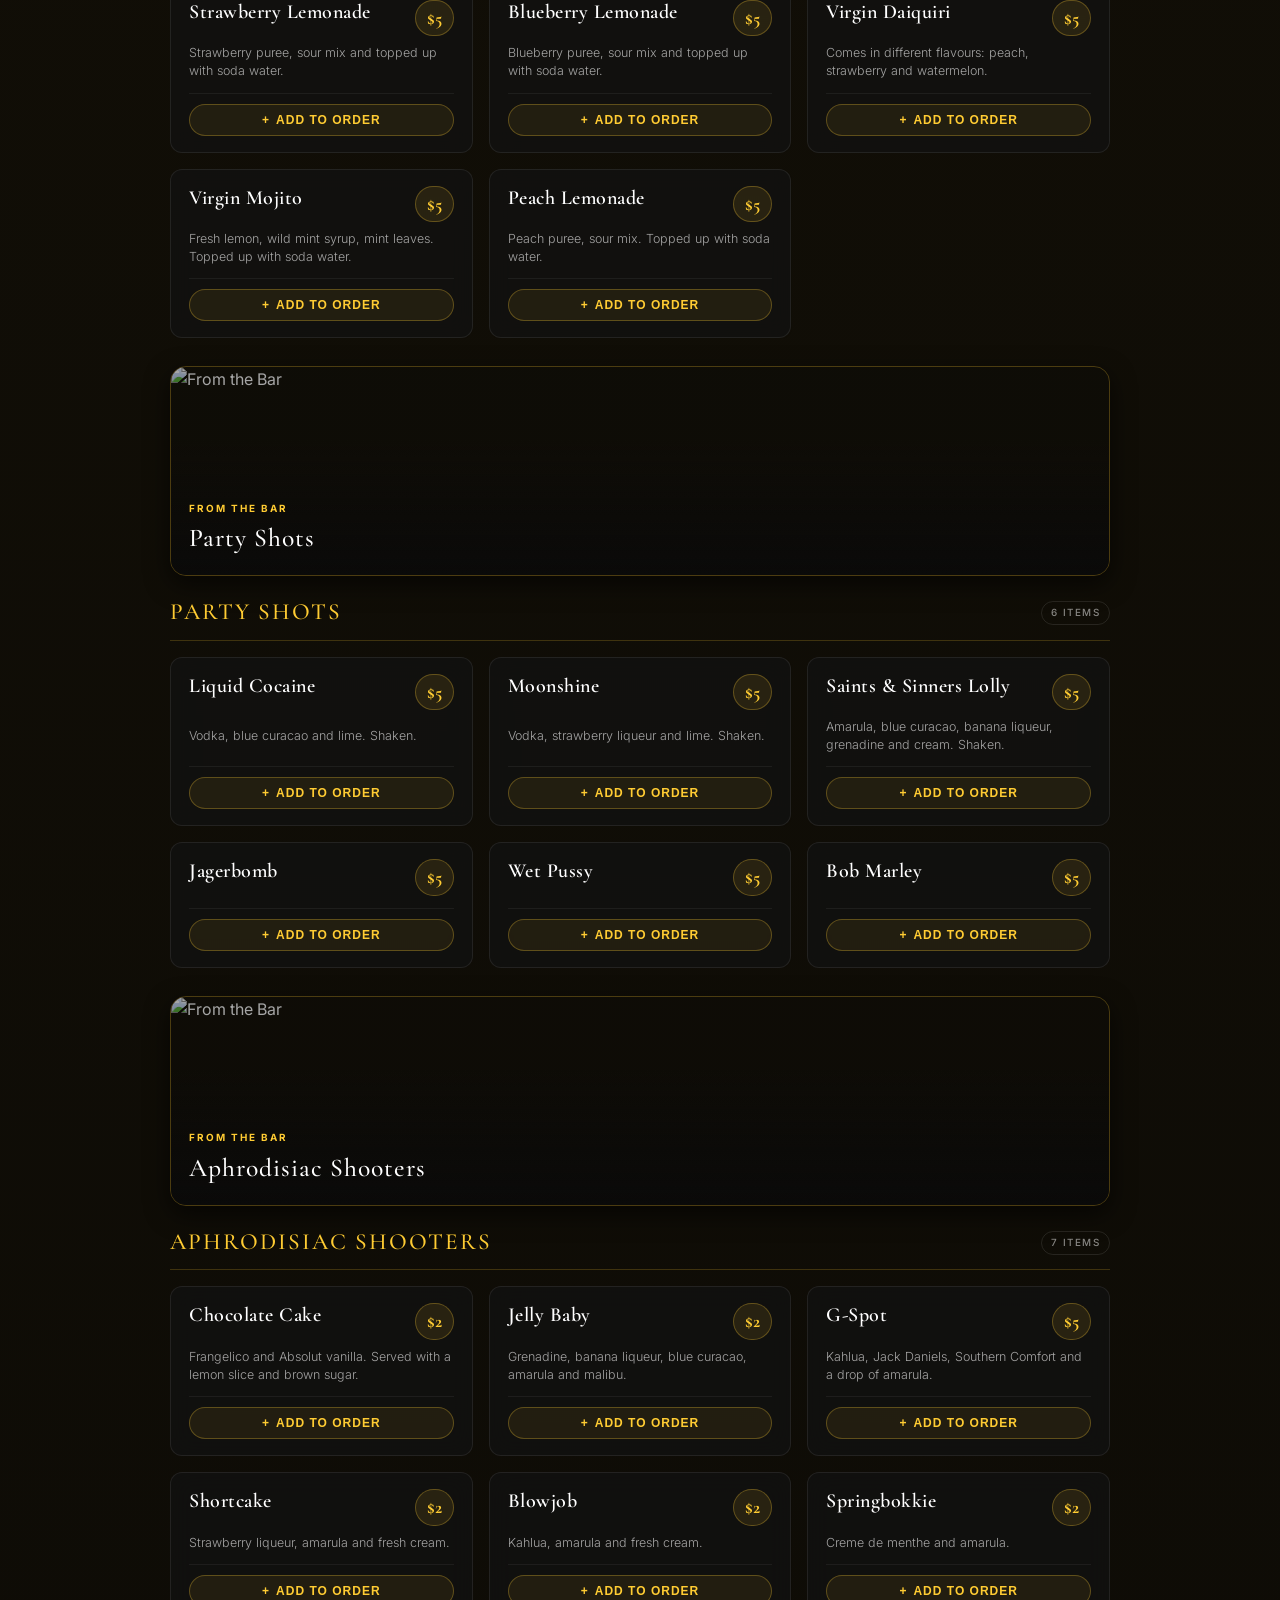
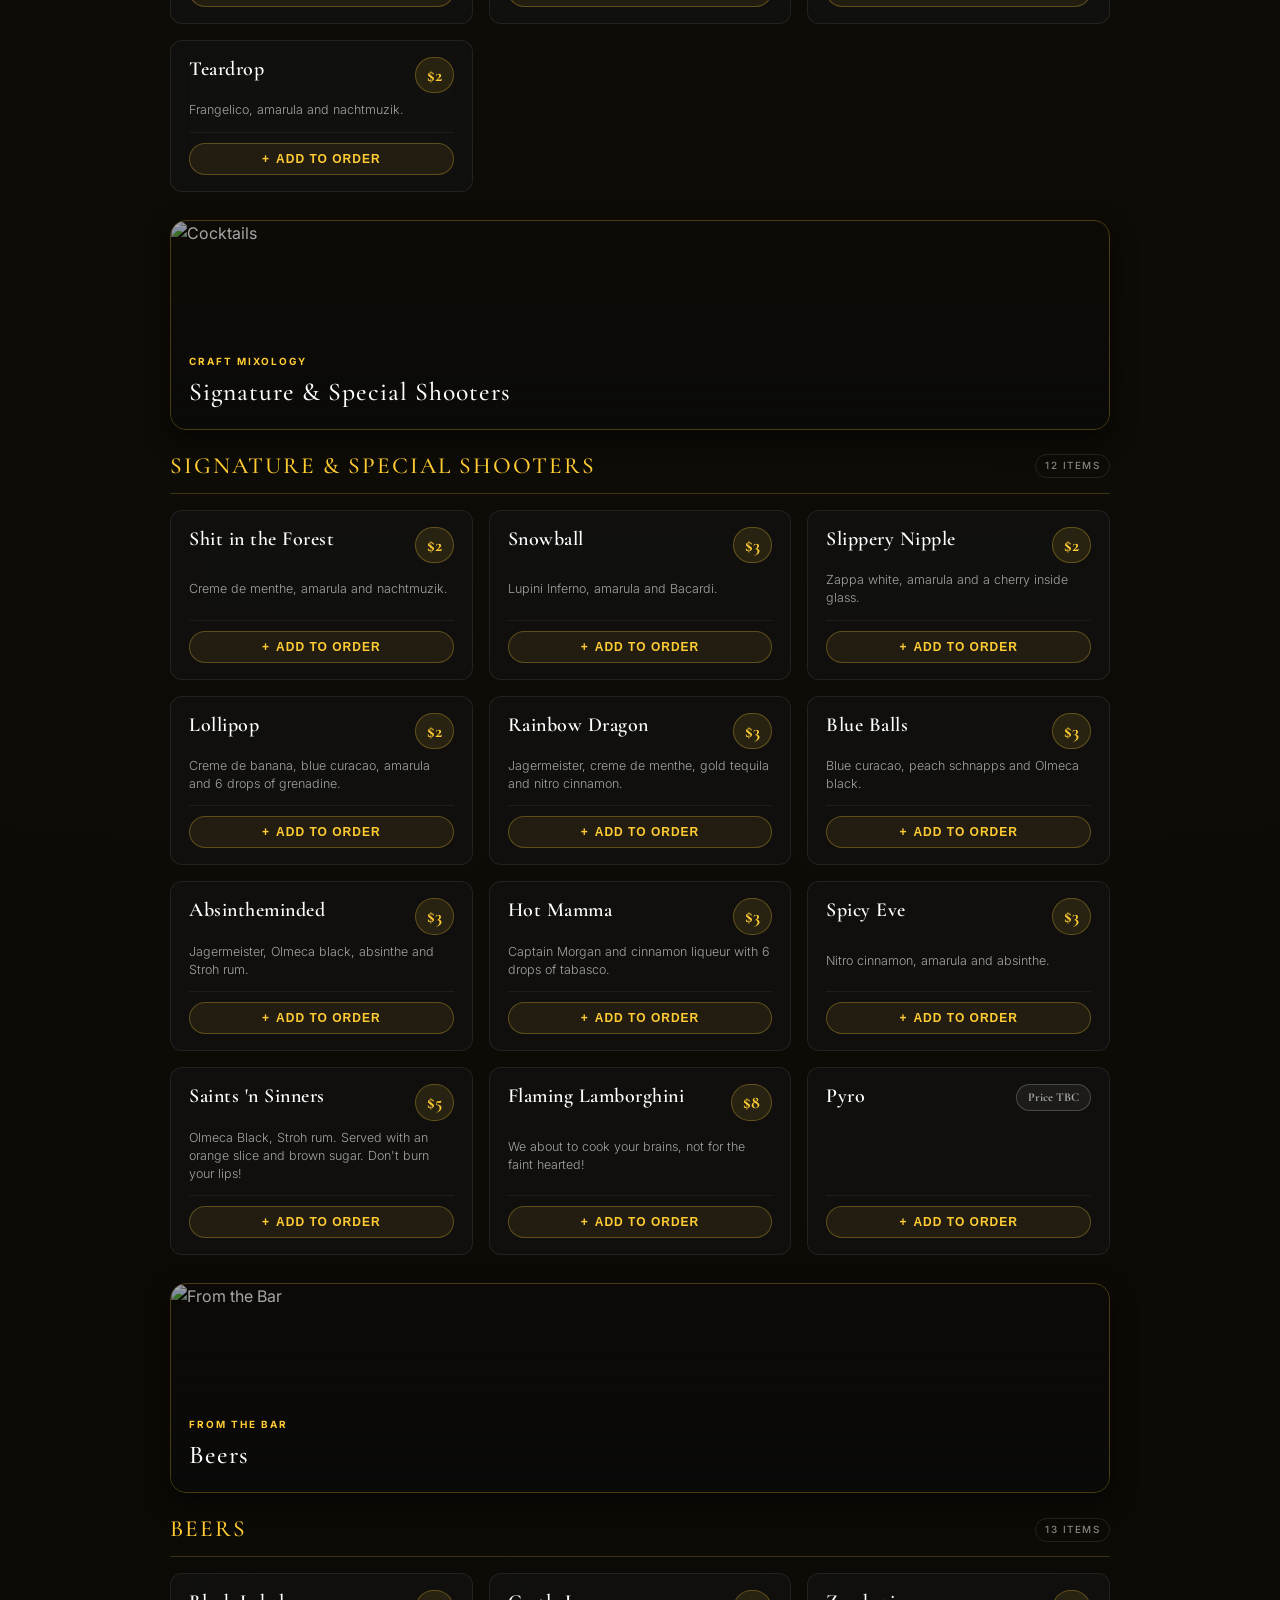
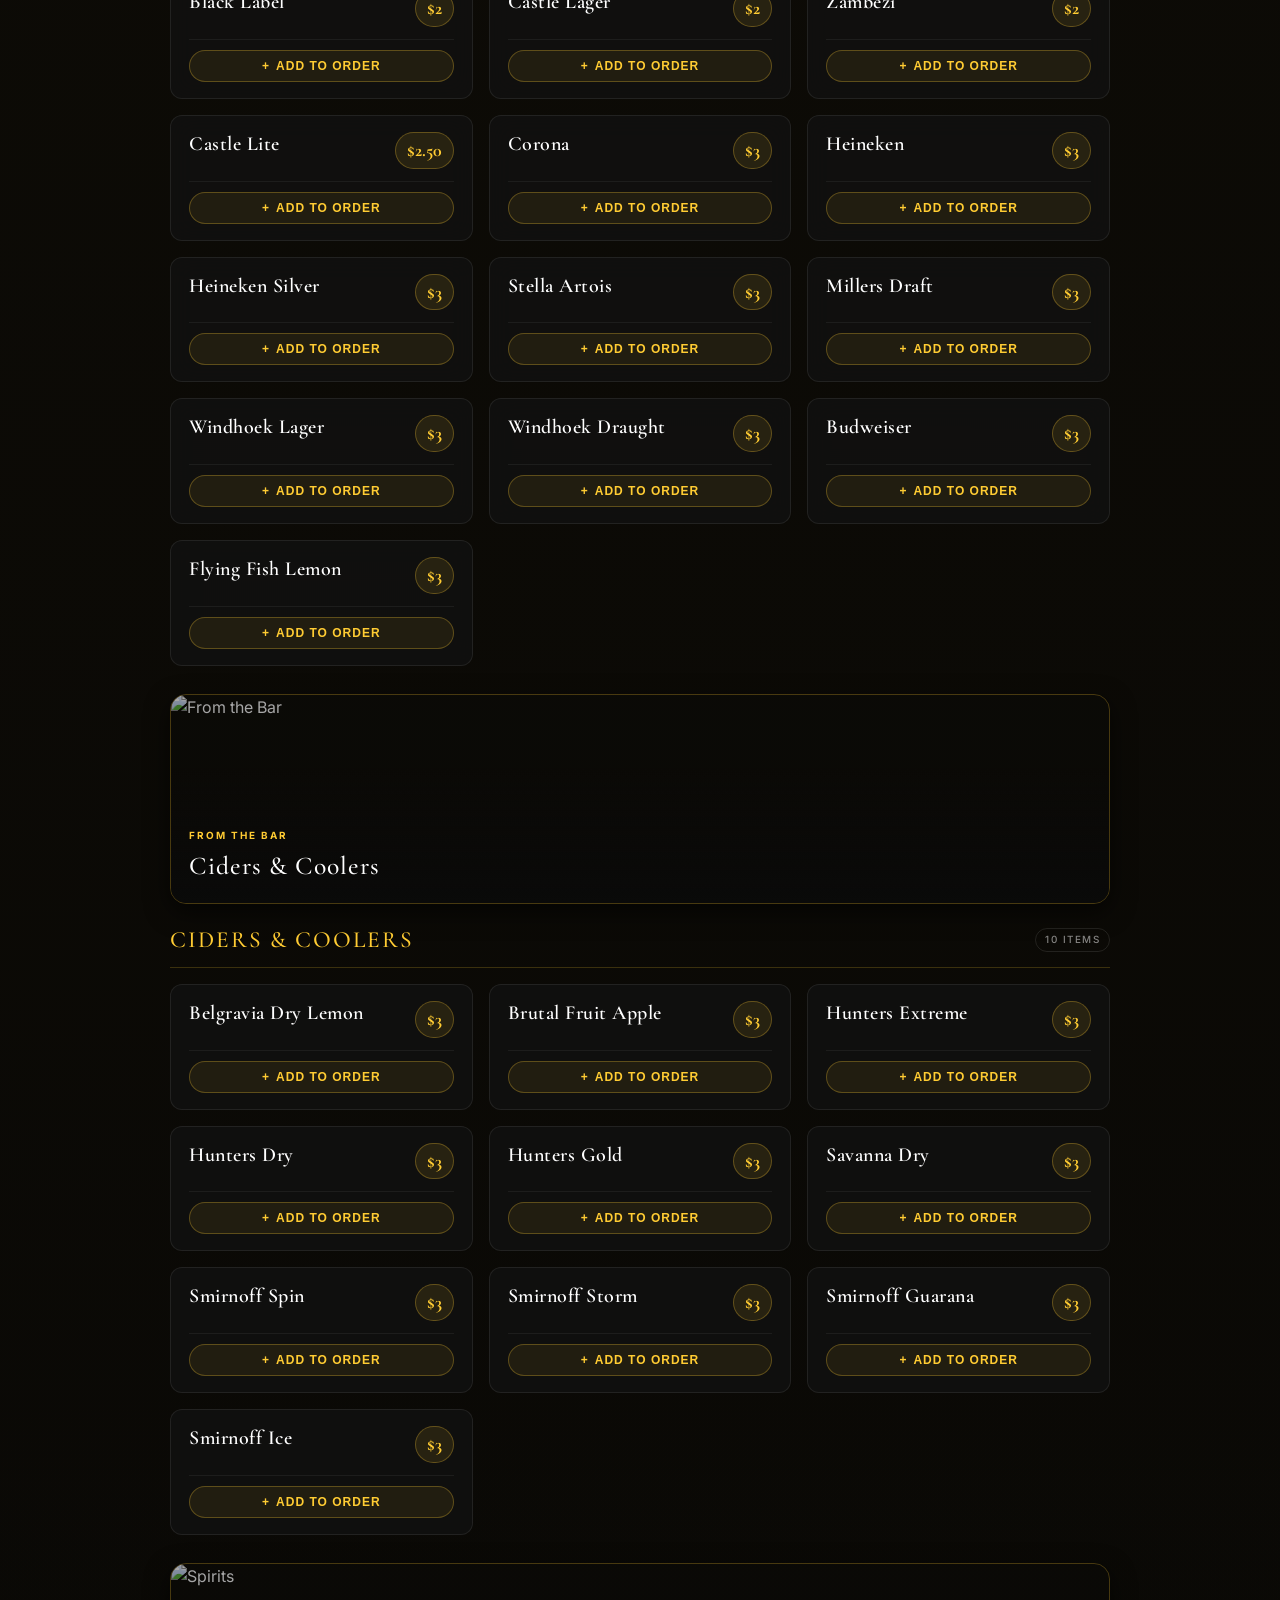
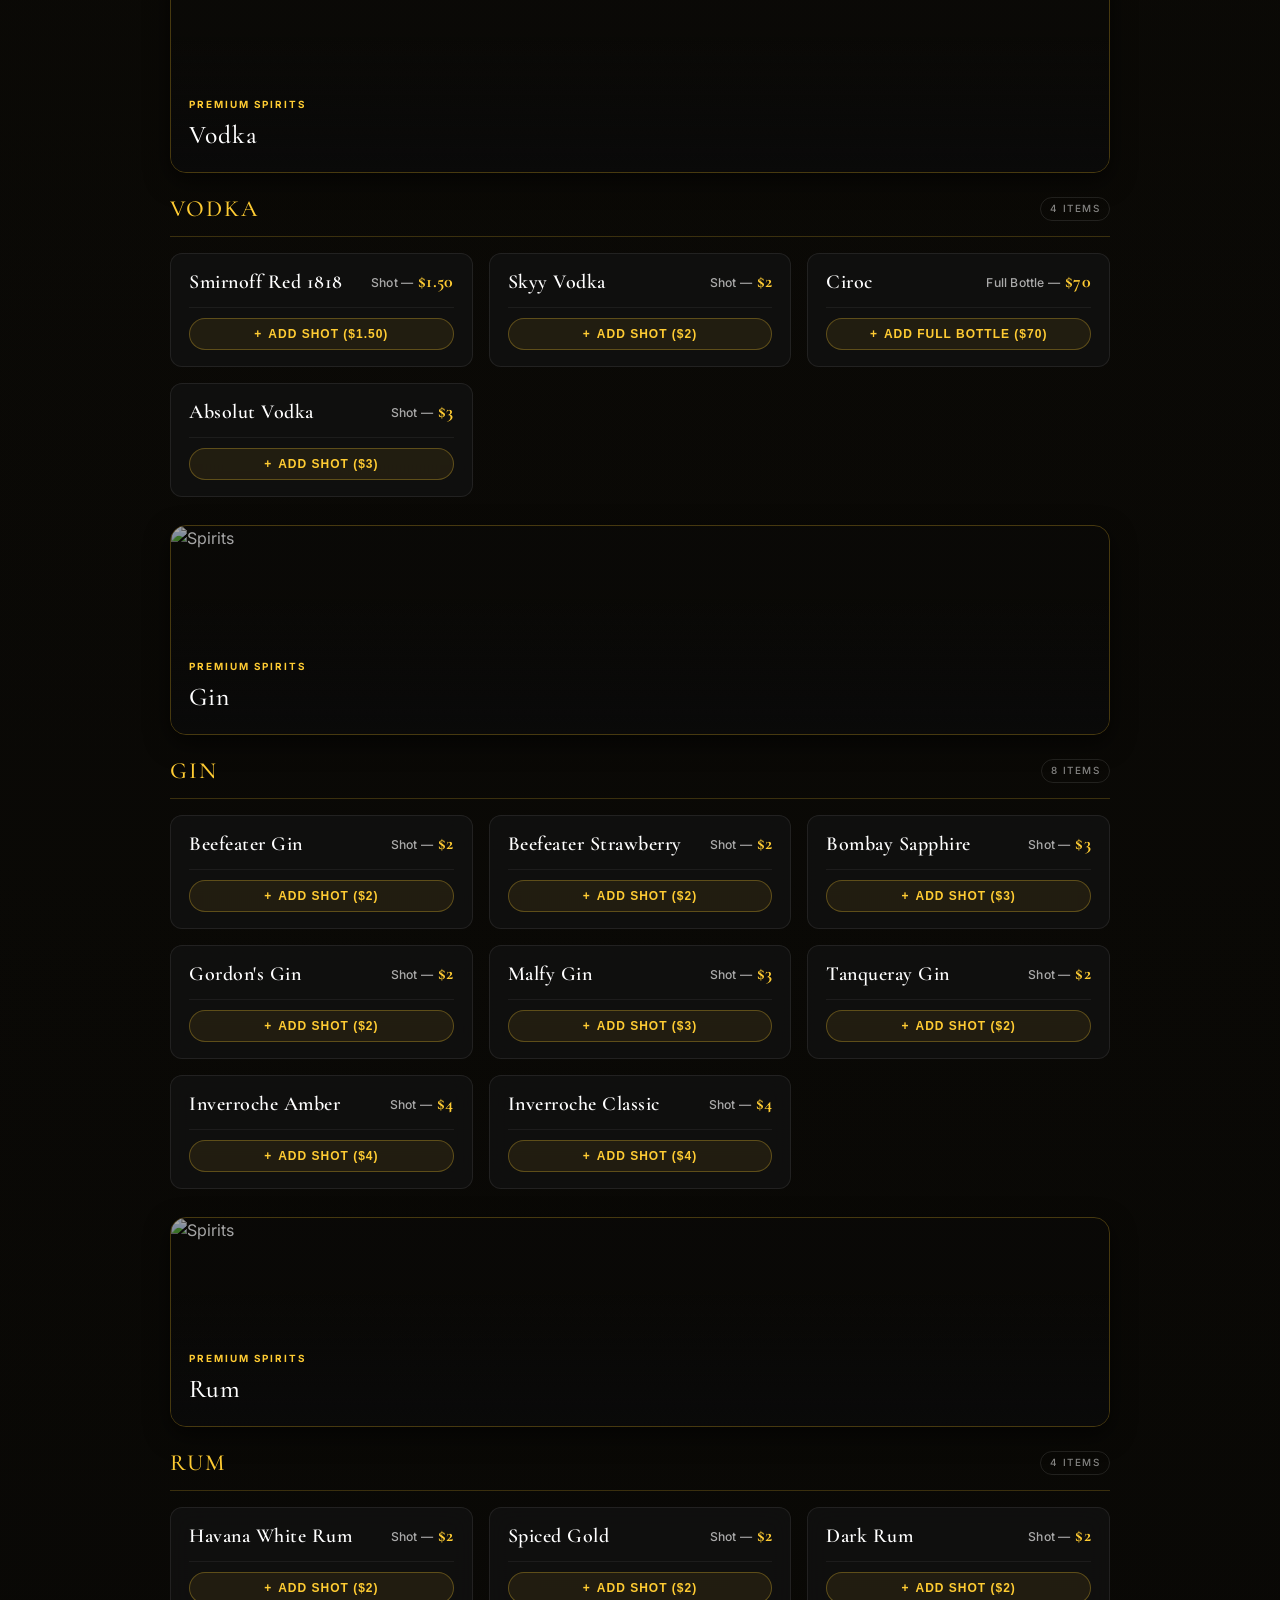
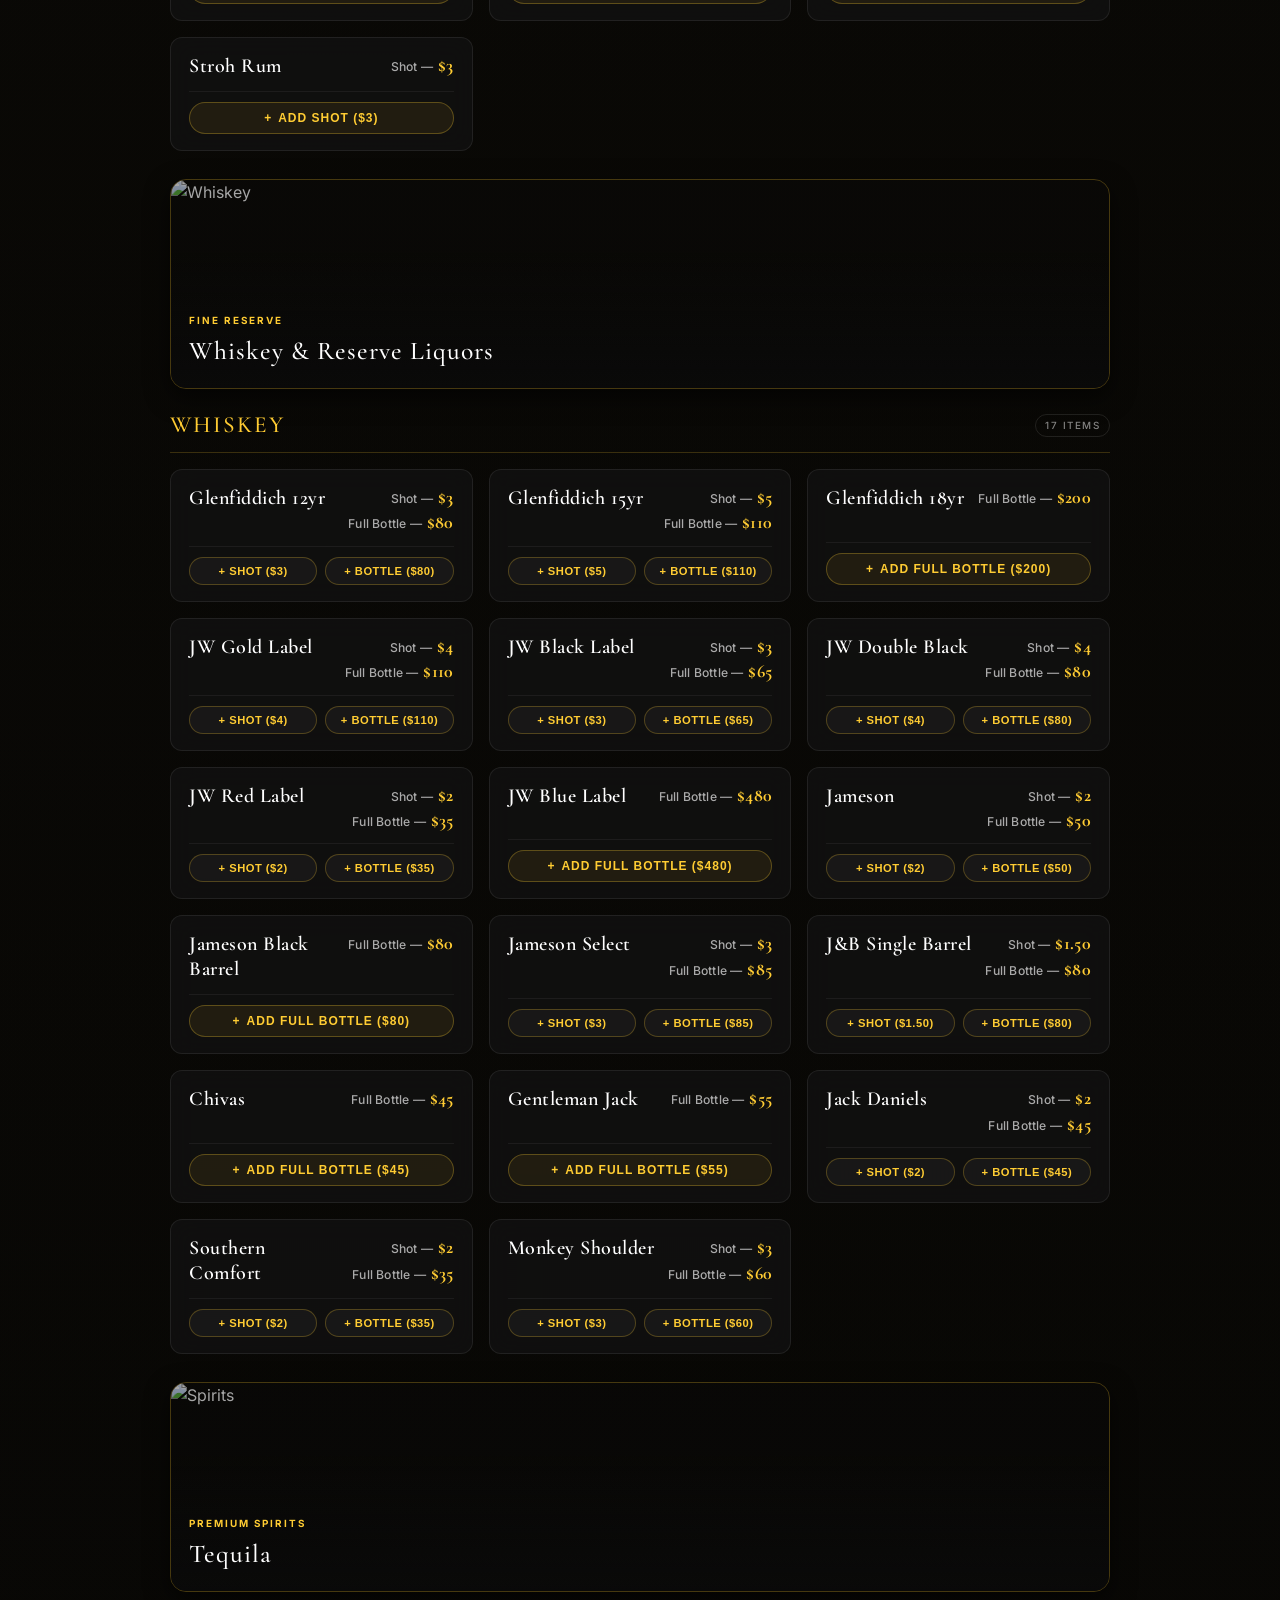
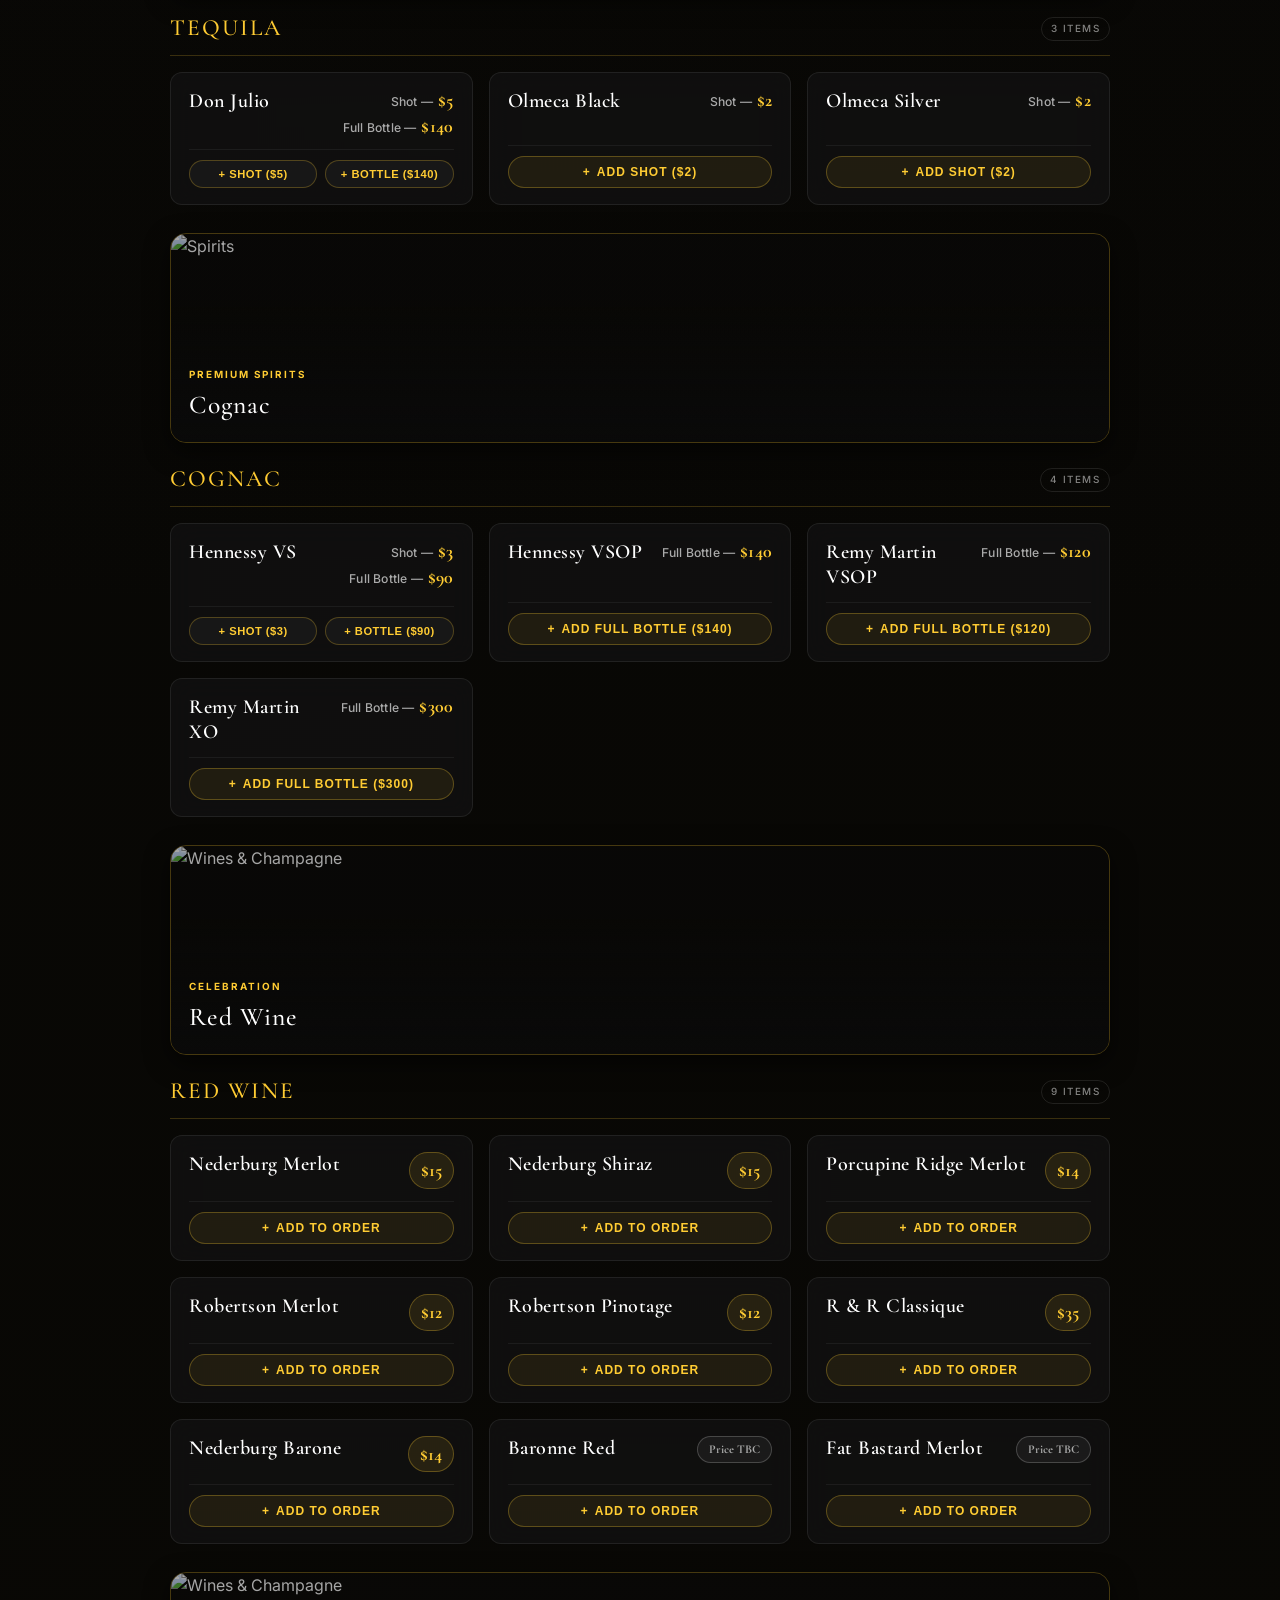
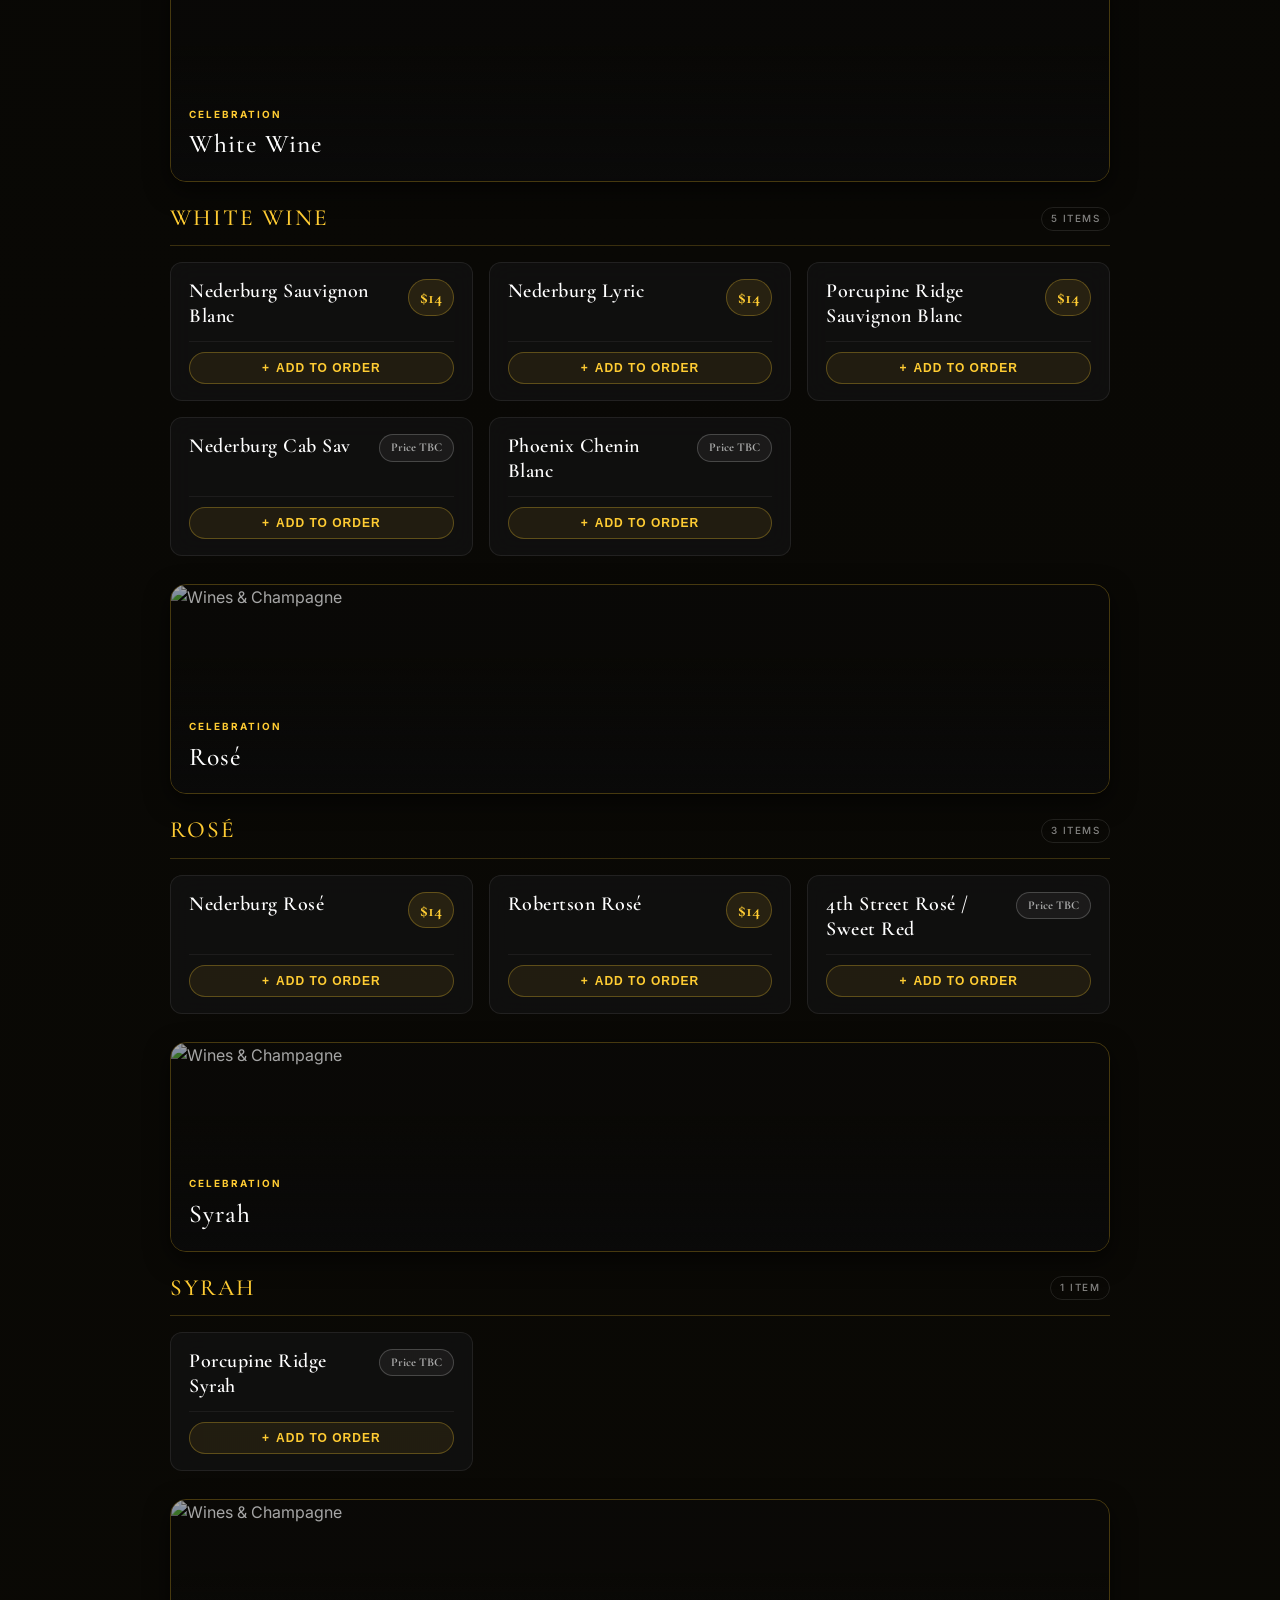
==== commit 3a792a0b: "Add files via upload" ====
--- a/bar-menu.html
+++ b/bar-menu.html
@@ -1238,41 +1238,41 @@
             { name: "Saints Margarita", price: "$5.00", category: "cocktails", subcategory: "Signature Cocktails", desc: "A slight twist of the original. Too many of these and you will be seeing dos." },
             { name: "I've Gin Expecting You", price: "$9.00", category: "cocktails", subcategory: "Signature Cocktails", desc: "Okay, are you ready to have that conversation?" },
             { name: "Lady Posh", price: "$6.00", category: "cocktails", subcategory: "Signature Cocktails", desc: "Lovoka caramel, menthe, white cacao, rose syrup and cream." },
-            { name: "Sinner", price: "Price TBC", category: "cocktails", subcategory: "Signature Cocktails", desc: "Signature Saints n' Sinners creation." },
-            { name: "Saint Adam", price: "Price TBC", category: "cocktails", subcategory: "Signature Cocktails" },
-            { name: "Saint Posh", price: "Price TBC", category: "cocktails", subcategory: "Signature Cocktails" },
-            { name: "Purple Rain", price: "Price TBC", category: "cocktails", subcategory: "Signature Cocktails" },
-            { name: "Saint", price: "Price TBC", category: "cocktails", subcategory: "Signature Cocktails" },
+            { name: "Sinner", price: "$6.00", category: "cocktails", subcategory: "Signature Cocktails", desc: "Signature Saints n' Sinners creation." },
+            { name: "Saint Adam", price: "$8.00", category: "cocktails", subcategory: "Signature Cocktails" },
+            { name: "Saint Posh", price: "$7.00", category: "cocktails", subcategory: "Signature Cocktails" },
+            { name: "Purple Rain", price: "$7.00", category: "cocktails", subcategory: "Signature Cocktails" },
+            { name: "Saint", price: "$6.00", category: "cocktails", subcategory: "Signature Cocktails" },
             { name: "Perfectly Pink", price: "$9.00", category: "cocktails", subcategory: "Signature Cocktails", desc: "Strawberry puree, amaretto, southern comfort, strawberry liqueur, chambord, ice cream. Blend frozen." },
-            { name: "Between the Sheets", price: "Price TBC", category: "cocktails", subcategory: "Signature Cocktails" },
-            { name: "Gin & Sin", price: "Price TBC", category: "cocktails", subcategory: "Signature Cocktails" },
-            { name: "Hot Blender", price: "Price TBC", category: "cocktails", subcategory: "Signature Cocktails" },
-            { name: "Love Potion", price: "Price TBC", category: "cocktails", subcategory: "Signature Cocktails" },
+            { name: "Between the Sheets", price: "$9.00", category: "cocktails", subcategory: "Signature Cocktails" },
+            { name: "Gin & Sin", price: "$6.00", category: "cocktails", subcategory: "Signature Cocktails" },
+            { name: "Hot-Bar-Tender", price: "$5.00", category: "cocktails", subcategory: "Signature Cocktails" },
+            { name: "Love Potion", price: "$7.00", category: "cocktails", subcategory: "Signature Cocktails" },
             { name: "Diamonds & Crystals", price: "$8.00", category: "cocktails", subcategory: "Signature Cocktails", desc: "Gordons gin, elderflower syrup, monin cucumber, fresh mint, fresh lime, fresh cucumber topped up with soda water." },
-            { name: "Pink Lady", price: "Price TBC", category: "cocktails", subcategory: "Signature Cocktails" },
-            { name: "Whispering Eye", price: "Price TBC", category: "cocktails", subcategory: "Signature Cocktails" },
-            { name: "Silk Panties", price: "Price TBC", category: "cocktails", subcategory: "Signature Cocktails" },
-            { name: "Strawberry Moonshine", price: "Price TBC", category: "cocktails", subcategory: "Signature Cocktails" },
+            { name: "Pink Lady", price: "$6.00", category: "cocktails", subcategory: "Signature Cocktails" },
+            { name: "Whispering Eye", price: "$6.00", category: "cocktails", subcategory: "Signature Cocktails" },
+            { name: "Silk Panties", price: "$7.00", category: "cocktails", subcategory: "Signature Cocktails" },
+            { name: "Strawberry Moonshine", price: "$6.00", category: "cocktails", subcategory: "Signature Cocktails" },
 
             // Classic Cocktails
             { name: "Mojito", price: "$7.00", category: "cocktails", subcategory: "Classic Cocktails", desc: "Double rum infused with mint, lime topped with soda water." },
-            { name: "Strawberry Mojito", price: "Price TBC", category: "cocktails", subcategory: "Classic Cocktails" },
+            { name: "Strawberry Mojito", price: "$7.00", category: "cocktails", subcategory: "Classic Cocktails" },
             { name: "Mai Tai", price: "$7.00", category: "cocktails", subcategory: "Classic Cocktails", desc: "Bacardi, spiced rum, dark rum, orange juice, pineapple juice, grenadine and float amaretto." },
             { name: "Sex on the Beach", price: "$5.00", category: "cocktails", subcategory: "Classic Cocktails", desc: "Vodka, peach schnapps, cassis, orange juice, cranberry juice." },
             { name: "Strawberry Daiquiri", price: "$7.00", category: "cocktails", subcategory: "Classic Cocktails", desc: "Rum, strawberry liqueur, strawberry puree, grenadine and sour mix." },
-            { name: "Peach Daiquiri", price: "Price TBC", category: "cocktails", subcategory: "Classic Cocktails" },
+            { name: "Peach Daiquiri", price: "$7.00", category: "cocktails", subcategory: "Classic Cocktails" },
             { name: "Margarita", price: "$5.00", category: "cocktails", subcategory: "Classic Cocktails", desc: "Tequila gold, triple sec, lime cordial and lemon juice." },
             { name: "Tequila Sunrise", price: "$5.00", category: "cocktails", subcategory: "Classic Cocktails", desc: "A double shot of Jose Cuervo Gold, orange juice and grenadine." },
-            { name: "Elderflower Gin Fizz", price: "Price TBC", category: "cocktails", subcategory: "Classic Cocktails" },
+            { name: "Elderflower Gin Fizz", price: "$6.00", category: "cocktails", subcategory: "Classic Cocktails" },
             { name: "Blue Hawaiian", price: "$7.00", category: "cocktails", subcategory: "Classic Cocktails", desc: "Hawaii is here!" },
             { name: "Piña Colada", price: "$6.00", category: "cocktails", subcategory: "Classic Cocktails", desc: "Bacardi, malibu, spiced gold, cream, passionfruit cordial, fresh pineapple and pineapple juice." },
             { name: "Cosmopolitan", price: "$5.00", category: "cocktails", subcategory: "Classic Cocktails", desc: "Vodka, triple sec, lime cordial and cranberry juice." },
             { name: "Whiskey Sour", price: "$5.00", category: "cocktails", subcategory: "Classic Cocktails", desc: "Double Jack Daniels, egg, lemonade." },
             { name: "Old Fashioned", price: "$6.00", category: "cocktails", subcategory: "Classic Cocktails", desc: "The old fashioned is a cocktail made of muddling sugar with bitters, adding whiskey." },
-            { name: "Gin Sour", price: "Price TBC", category: "cocktails", subcategory: "Classic Cocktails" },
-            { name: "Pornstar Martini", price: "Price TBC", category: "cocktails", subcategory: "Classic Cocktails" },
-            { name: "French Martini", price: "Price TBC", category: "cocktails", subcategory: "Classic Cocktails" },
-            { name: "Negroni", price: "Price TBC", category: "cocktails", subcategory: "Classic Cocktails" },
+            { name: "Gin Sour", price: "$6.00", category: "cocktails", subcategory: "Classic Cocktails" },
+            { name: "Pornstar Martini", price: "$6.00", category: "cocktails", subcategory: "Classic Cocktails" },
+            { name: "French Martini", price: "$5.00", category: "cocktails", subcategory: "Classic Cocktails" },
+            { name: "Negroni", price: "$8.00", category: "cocktails", subcategory: "Classic Cocktails" },
             { name: "Long Island Ice Tea", price: "$8.00", category: "cocktails", subcategory: "Classic Cocktails", desc: "Five spirits, sour mix, topped with coke." },
             { name: "Zombie", price: "$8.00", category: "cocktails", subcategory: "Classic Cocktails", desc: "Watch out now! It just might be the walking dead all over again." },
 
@@ -1297,9 +1297,9 @@
             { name: "Liquid Cocaine", price: "$5.00", category: "shooters", subcategory: "Party Shots", desc: "Vodka, blue curacao and lime. Shaken." },
             { name: "Moonshine", price: "$5.00", category: "shooters", subcategory: "Party Shots", desc: "Vodka, strawberry liqueur and lime. Shaken." },
             { name: "Saints & Sinners Lolly", price: "$5.00", category: "shooters", subcategory: "Party Shots", desc: "Amarula, blue curacao, banana liqueur, grenadine and cream. Shaken." },
-            { name: "Jagerbomb", price: "Price TBC", category: "shooters", subcategory: "Party Shots" },
-            { name: "Wet Pussy", price: "Price TBC", category: "shooters", subcategory: "Party Shots" },
-            { name: "Bob Marley", price: "Price TBC", category: "shooters", subcategory: "Party Shots" },
+            { name: "Jagerbomb", price: "$5.00", category: "shooters", subcategory: "Party Shots" },
+            { name: "Wet Pussy", price: "$5.00", category: "shooters", subcategory: "Party Shots" },
+            { name: "Bob Marley", price: "$5.00", category: "shooters", subcategory: "Party Shots" },
 
             // Aphrodisiac Shooters
             { name: "Chocolate Cake", price: "$2.00", category: "shooters", subcategory: "Aphrodisiac Shooters", desc: "Frangelico and Absolut vanilla. Served with a lemon slice and brown sugar." },
@@ -1322,7 +1322,7 @@
             { name: "Spicy Eve", price: "$3.00", category: "shooters", subcategory: "Signature & Special Shooters", desc: "Nitro cinnamon, amarula and absinthe." },
             { name: "Saints 'n Sinners", price: "$5.00", category: "shooters", subcategory: "Signature & Special Shooters", desc: "Olmeca Black, Stroh rum. Served with an orange slice and brown sugar. Don't burn your lips!" },
             { name: "Flaming Lamborghini", price: "$8.00", category: "shooters", subcategory: "Signature & Special Shooters", desc: "We about to cook your brains, not for the faint hearted!" },
-            { name: "Pyro", price: "Price TBC", category: "shooters", subcategory: "Signature & Special Shooters" },
+            { name: "Pyro", price: "Price TBC", priceStatus: "ESTIMATED / TBC", estimatedPrice: "$5.00", category: "shooters", subcategory: "Signature & Special Shooters" },
 
             // ================= 04. BEERS =================
             { name: "Black Label", price: "$2.00", category: "beers", subcategory: "Beers" },
@@ -1331,7 +1331,7 @@
             { name: "Castle Lite", price: "$2.50", category: "beers", subcategory: "Beers" },
             { name: "Corona", price: "$3.00", category: "beers", subcategory: "Beers" },
             { name: "Heineken", price: "$3.00", category: "beers", subcategory: "Beers" },
-            { name: "Heineken Silver", price: "Price TBC", category: "beers", subcategory: "Beers" },
+            { name: "Heineken Silver", price: "$3.00", category: "beers", subcategory: "Beers" },
             { name: "Stella Artois", price: "$3.00", category: "beers", subcategory: "Beers" },
             { name: "Millers Draft", price: "$3.00", category: "beers", subcategory: "Beers" },
             { name: "Windhoek Lager", price: "$3.00", category: "beers", subcategory: "Beers" },
@@ -1349,7 +1349,7 @@
             { name: "Smirnoff Spin", price: "$3.00", category: "ciders", subcategory: "Ciders & Coolers" },
             { name: "Smirnoff Storm", price: "$3.00", category: "ciders", subcategory: "Ciders & Coolers" },
             { name: "Smirnoff Guarana", price: "$3.00", category: "ciders", subcategory: "Ciders & Coolers" },
-            { name: "Smirnoff Ice", price: "Price TBC", category: "ciders", subcategory: "Ciders & Coolers" },
+            { name: "Smirnoff Ice", price: "$3.00", category: "ciders", subcategory: "Ciders & Coolers" },
 
             // ================= 06. SPIRITS =================
             // Vodka
@@ -1413,28 +1413,28 @@
             { name: "Robertson Pinotage", price: "$12.00", category: "wine", subcategory: "Red Wine" },
             { name: "R & R Classique", price: "$35.00", category: "wine", subcategory: "Red Wine" },
             { name: "Nederburg Barone", price: "$14.00", category: "wine", subcategory: "Red Wine" },
-            { name: "Baronne Red", price: "Price TBC", category: "wine", subcategory: "Red Wine" },
-            { name: "Fat Bastard Merlot", price: "Price TBC", category: "wine", subcategory: "Red Wine" },
+            { name: "Baronne Red", price: "Price TBC", priceStatus: "ESTIMATED / TBC", estimatedPrice: "$14.00", category: "wine", subcategory: "Red Wine" },
+            { name: "Fat Bastard Merlot", price: "Price TBC", priceStatus: "ESTIMATED / TBC", estimatedPrice: "$18.00", category: "wine", subcategory: "Red Wine" },
 
             // White Wine
             { name: "Nederburg Sauvignon Blanc", price: "$14.00", category: "wine", subcategory: "White Wine" },
             { name: "Nederburg Lyric", price: "$14.00", category: "wine", subcategory: "White Wine" },
             { name: "Porcupine Ridge Sauvignon Blanc", price: "$14.00", category: "wine", subcategory: "White Wine" },
-            { name: "Nederburg Cab Sav", price: "Price TBC", category: "wine", subcategory: "White Wine" },
-            { name: "Phoenix Chenin Blanc", price: "Price TBC", category: "wine", subcategory: "White Wine" },
+            { name: "Nederburg Cab Sav", price: "Price TBC", priceStatus: "ESTIMATED / TBC", estimatedPrice: "$15.00", category: "wine", subcategory: "White Wine" },
+            { name: "Phoenix Chenin Blanc", price: "Price TBC", priceStatus: "ESTIMATED / TBC", estimatedPrice: "$13.00", category: "wine", subcategory: "White Wine" },
 
             // Rosé
             { name: "Nederburg Rosé", price: "$14.00", category: "wine", subcategory: "Rosé" },
             { name: "Robertson Rosé", price: "$14.00", category: "wine", subcategory: "Rosé" },
-            { name: "4th Street Rosé / Sweet Red", price: "Price TBC", category: "wine", subcategory: "Rosé" },
+            { name: "4th Street Rosé / Sweet Red", price: "Price TBC", priceStatus: "ESTIMATED / TBC", estimatedPrice: "$12.00", category: "wine", subcategory: "Rosé" },
 
             // Syrah
-            { name: "Porcupine Ridge Syrah", price: "Price TBC", category: "wine", subcategory: "Syrah" },
+            { name: "Porcupine Ridge Syrah", price: "Price TBC", priceStatus: "ESTIMATED / TBC", estimatedPrice: "$14.00", category: "wine", subcategory: "Syrah" },
 
             // Pinotage
-            { name: "Nederburg Pinotage", price: "Price TBC", category: "wine", subcategory: "Pinotage" },
-            { name: "Van Loveren Pinotage", price: "Price TBC", category: "wine", subcategory: "Pinotage" },
-            { name: "Fat Bastard Pinotage", price: "Price TBC", category: "wine", subcategory: "Pinotage" },
+            { name: "Nederburg Pinotage", price: "Price TBC", priceStatus: "ESTIMATED / TBC", estimatedPrice: "$15.00", category: "wine", subcategory: "Pinotage" },
+            { name: "Van Loveren Pinotage", price: "Price TBC", priceStatus: "ESTIMATED / TBC", estimatedPrice: "$13.00", category: "wine", subcategory: "Pinotage" },
+            { name: "Fat Bastard Pinotage", price: "Price TBC", priceStatus: "ESTIMATED / TBC", estimatedPrice: "$18.00", category: "wine", subcategory: "Pinotage" },
 
             // ================= 08. CHAMPAGNE & SPARKLING =================
             { name: "Belaire Bleu", price: "$85.00", category: "champagne", subcategory: "Champagne & Sparkling" },
@@ -1449,11 +1449,11 @@
             // ================= 09. SOFT DRINKS =================
             { name: "Coke", price: "$2.00", category: "soft-drinks", subcategory: "Soft Drinks" },
             { name: "Fanta Orange", price: "$2.00", category: "soft-drinks", subcategory: "Soft Drinks" },
-            { name: "Fanta Grape", price: "Price TBC", category: "soft-drinks", subcategory: "Soft Drinks" },
+            { name: "Fanta Grape", price: "Price TBC", priceStatus: "ESTIMATED / TBC", estimatedPrice: "$2.00", category: "soft-drinks", subcategory: "Soft Drinks" },
             { name: "Cream Soda", price: "$2.00", category: "soft-drinks", subcategory: "Soft Drinks" },
             { name: "Cherry Plum", price: "$2.00", category: "soft-drinks", subcategory: "Soft Drinks" },
             { name: "Stoney Ginger Beer", price: "$2.00", category: "soft-drinks", subcategory: "Soft Drinks" },
-            { name: "Sprite", price: "Price TBC", category: "soft-drinks", subcategory: "Soft Drinks" },
+            { name: "Sprite", price: "$2.00", category: "soft-drinks", subcategory: "Soft Drinks" },
             { name: "Appletizer", price: "$2.00", category: "soft-drinks", subcategory: "Soft Drinks" },
 
             // ================= 10. JUICES =================
@@ -1467,10 +1467,10 @@
             { name: "Roses Lime Fusion", price: "$2.00", category: "juices", subcategory: "Packaged Juices" },
 
             // Fresh / Service Juices
-            { name: "Cranberry Juice", price: "Price TBC", category: "juices", subcategory: "Fresh / Service Juices" },
-            { name: "Orange Juice", price: "Price TBC", category: "juices", subcategory: "Fresh / Service Juices" },
-            { name: "Pineapple Juice", price: "Price TBC", category: "juices", subcategory: "Fresh / Service Juices" },
-            { name: "Apple Juice", price: "Price TBC", category: "juices", subcategory: "Fresh / Service Juices" },
+            { name: "Cranberry Juice", price: "Price TBC", priceStatus: "ESTIMATED / TBC", estimatedPrice: "$2.00", category: "juices", subcategory: "Fresh / Service Juices" },
+            { name: "Orange Juice", price: "Price TBC", priceStatus: "ESTIMATED / TBC", estimatedPrice: "$2.00", category: "juices", subcategory: "Fresh / Service Juices" },
+            { name: "Pineapple Juice", price: "Price TBC", priceStatus: "ESTIMATED / TBC", estimatedPrice: "$2.00", category: "juices", subcategory: "Fresh / Service Juices" },
+            { name: "Apple Juice", price: "Price TBC", priceStatus: "ESTIMATED / TBC", estimatedPrice: "$2.00", category: "juices", subcategory: "Fresh / Service Juices" },
 
             // ================= 11. MIXERS =================
             { name: "Lemonade", price: "$2.00", category: "mixers", subcategory: "Mixers" },
@@ -1478,7 +1478,7 @@
             { name: "Tonic Water", price: "$2.00", category: "mixers", subcategory: "Mixers" },
             { name: "Ginger Ale", price: "$2.00", category: "mixers", subcategory: "Mixers" },
             { name: "Dry Lemon", price: "$2.00", category: "mixers", subcategory: "Mixers" },
-            { name: "Pink Tonic", price: "Price TBC", category: "mixers", subcategory: "Mixers" },
+            { name: "Pink Tonic", price: "$2.00", category: "mixers", subcategory: "Mixers" },
 
             // ================= 12. ENERGY DRINKS =================
             { name: "Red Bull", price: "$3.00", category: "energy", subcategory: "Energy Drinks" },
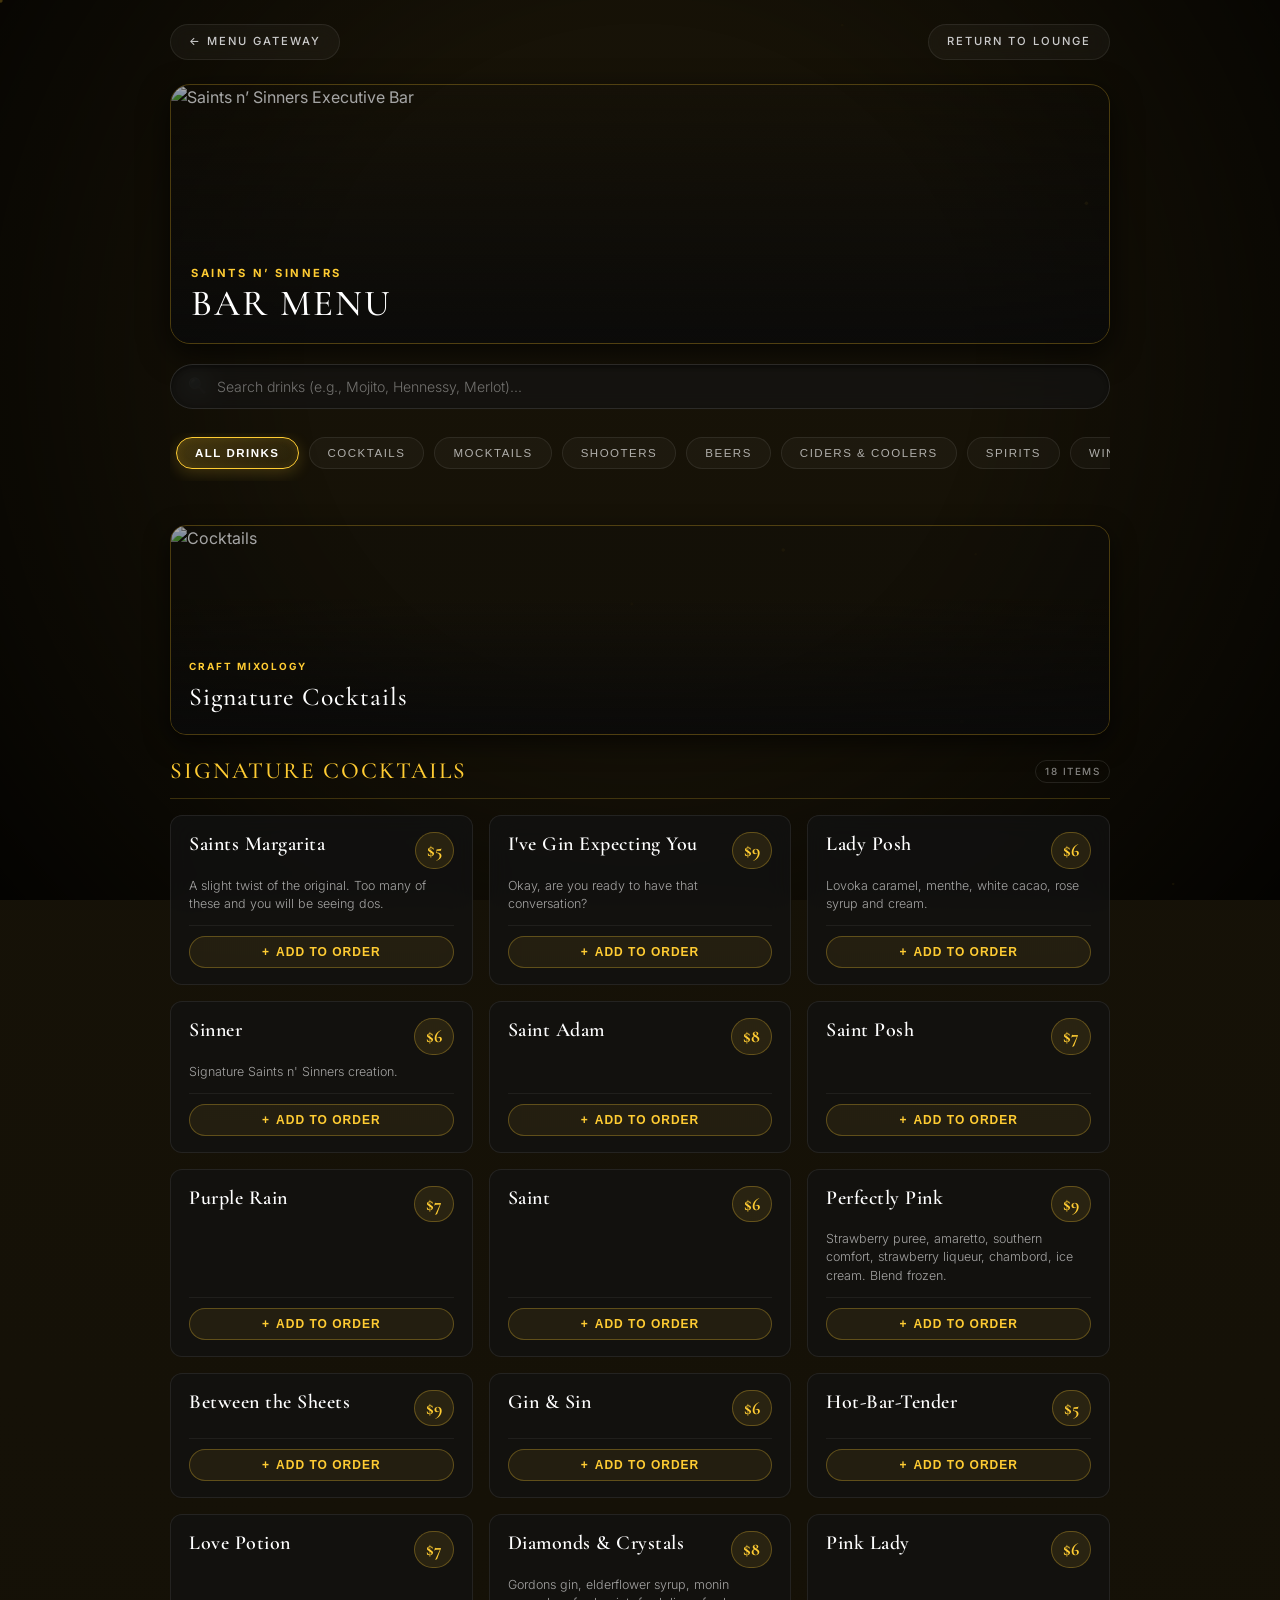
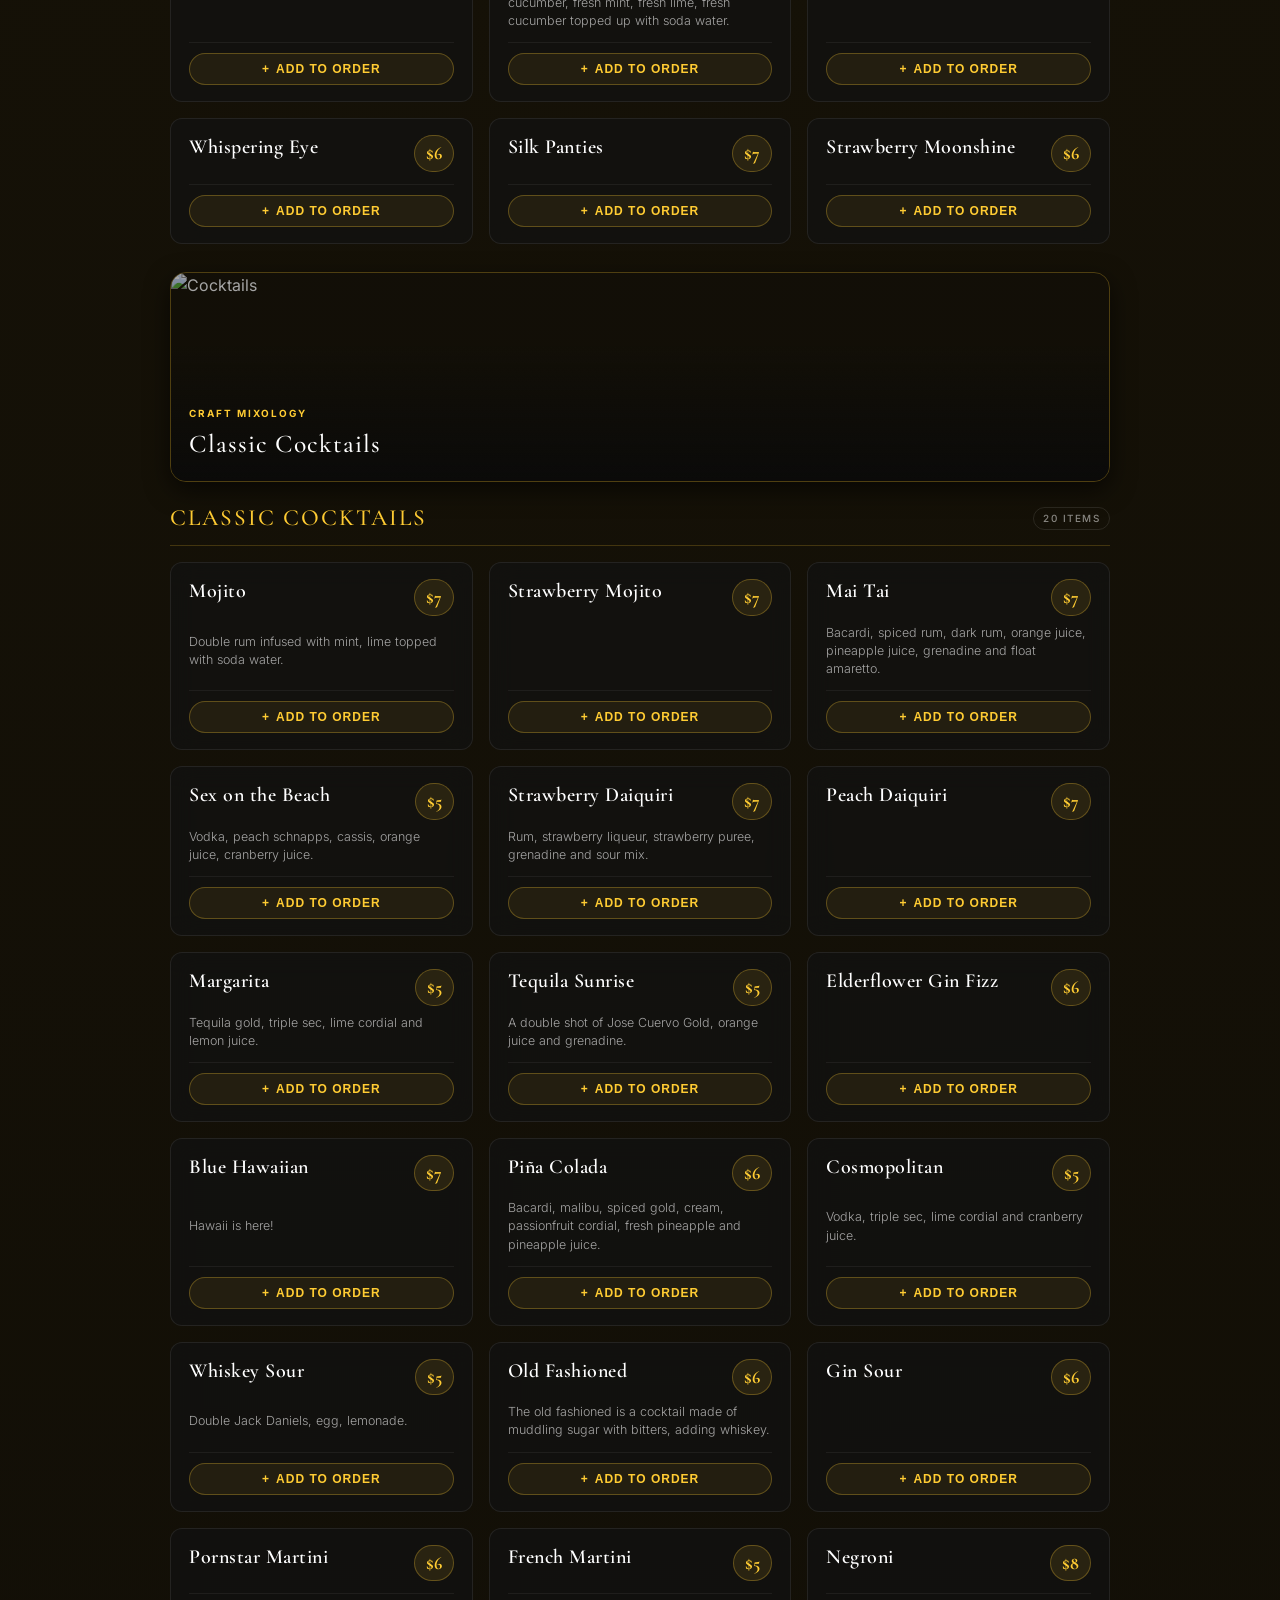
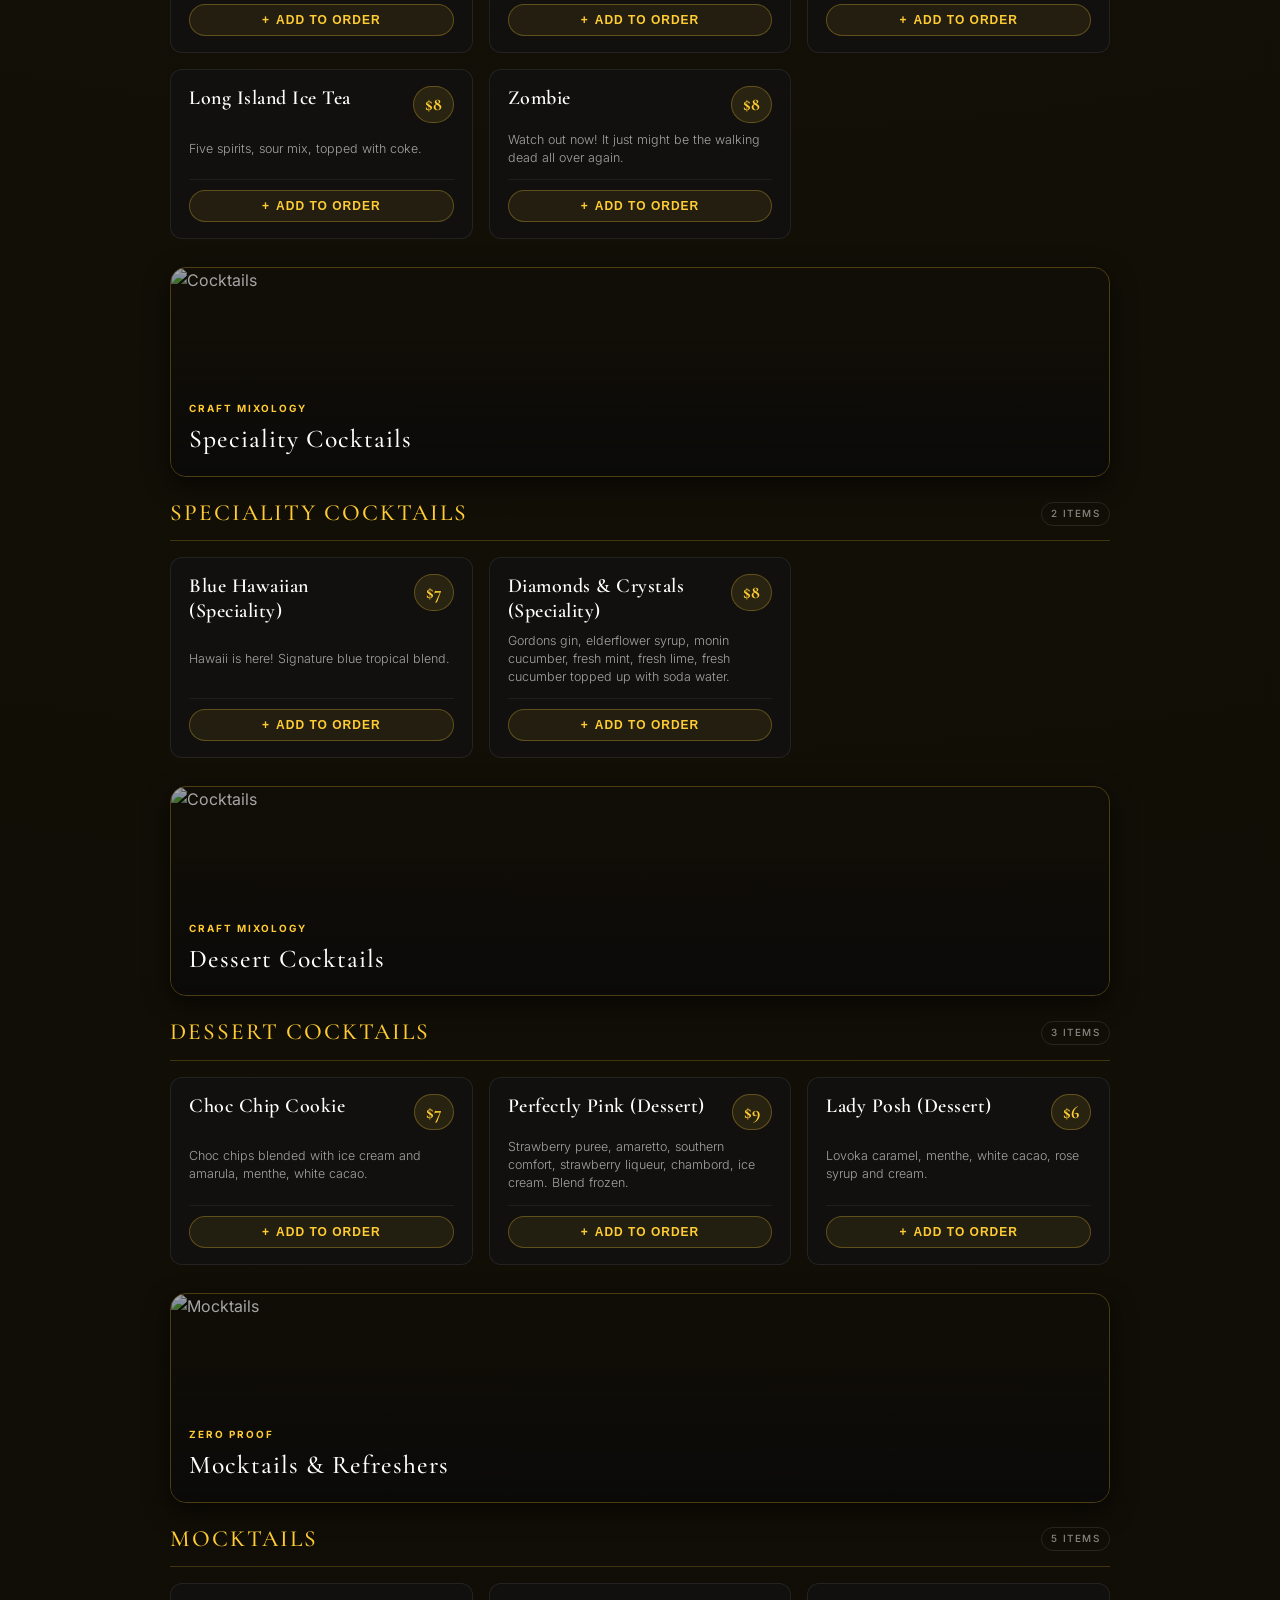
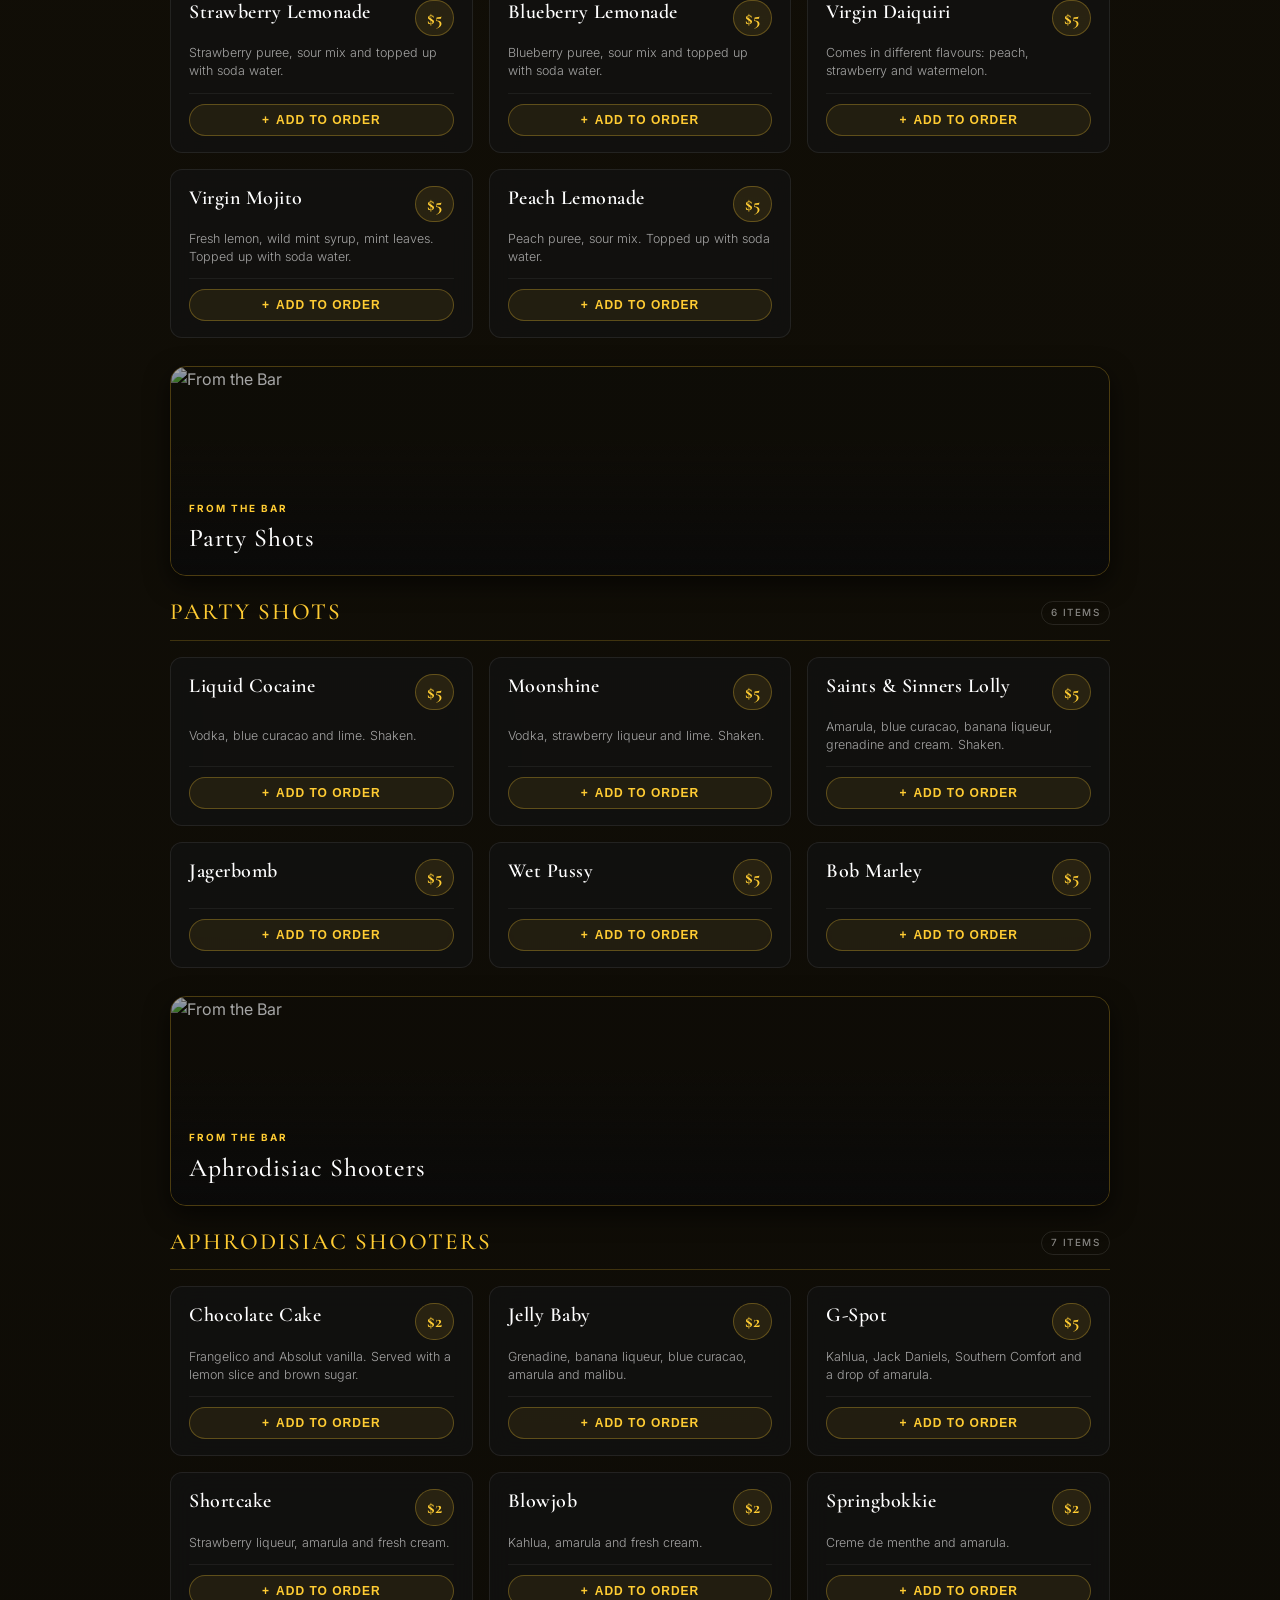
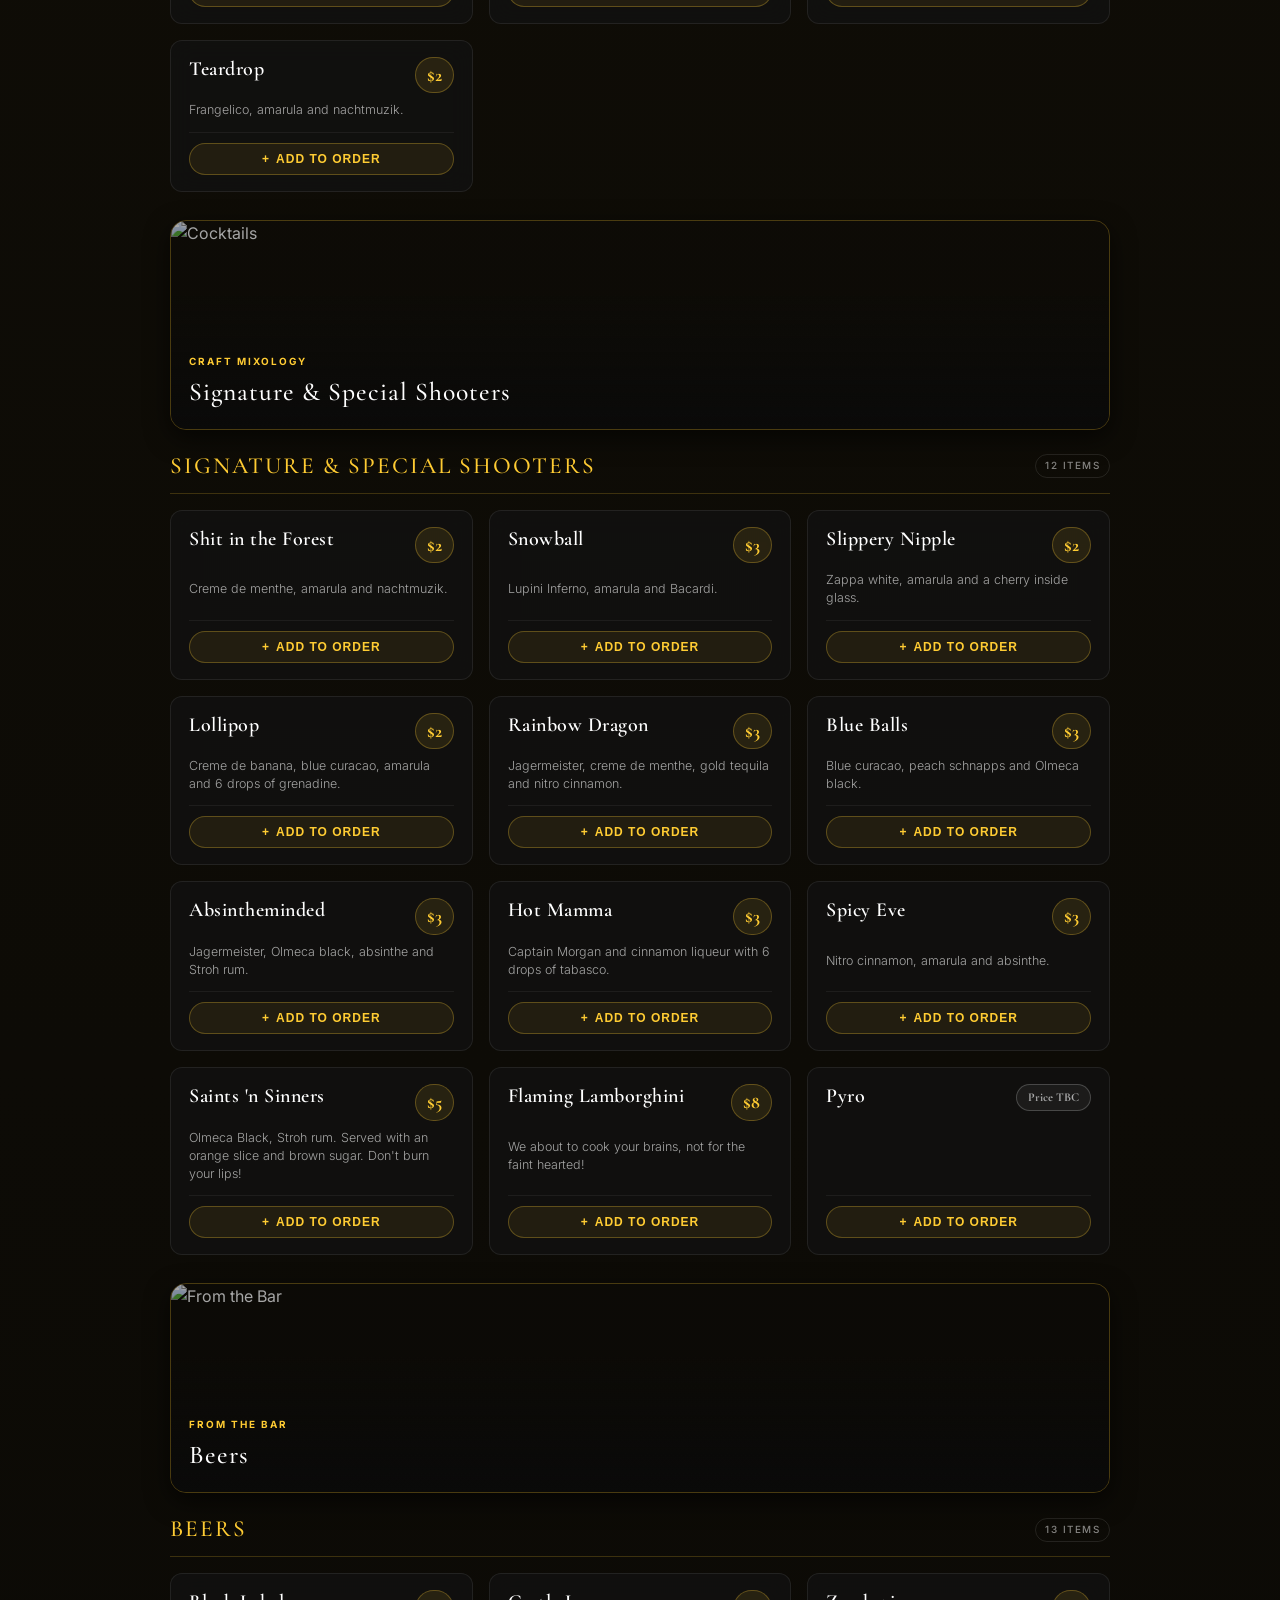
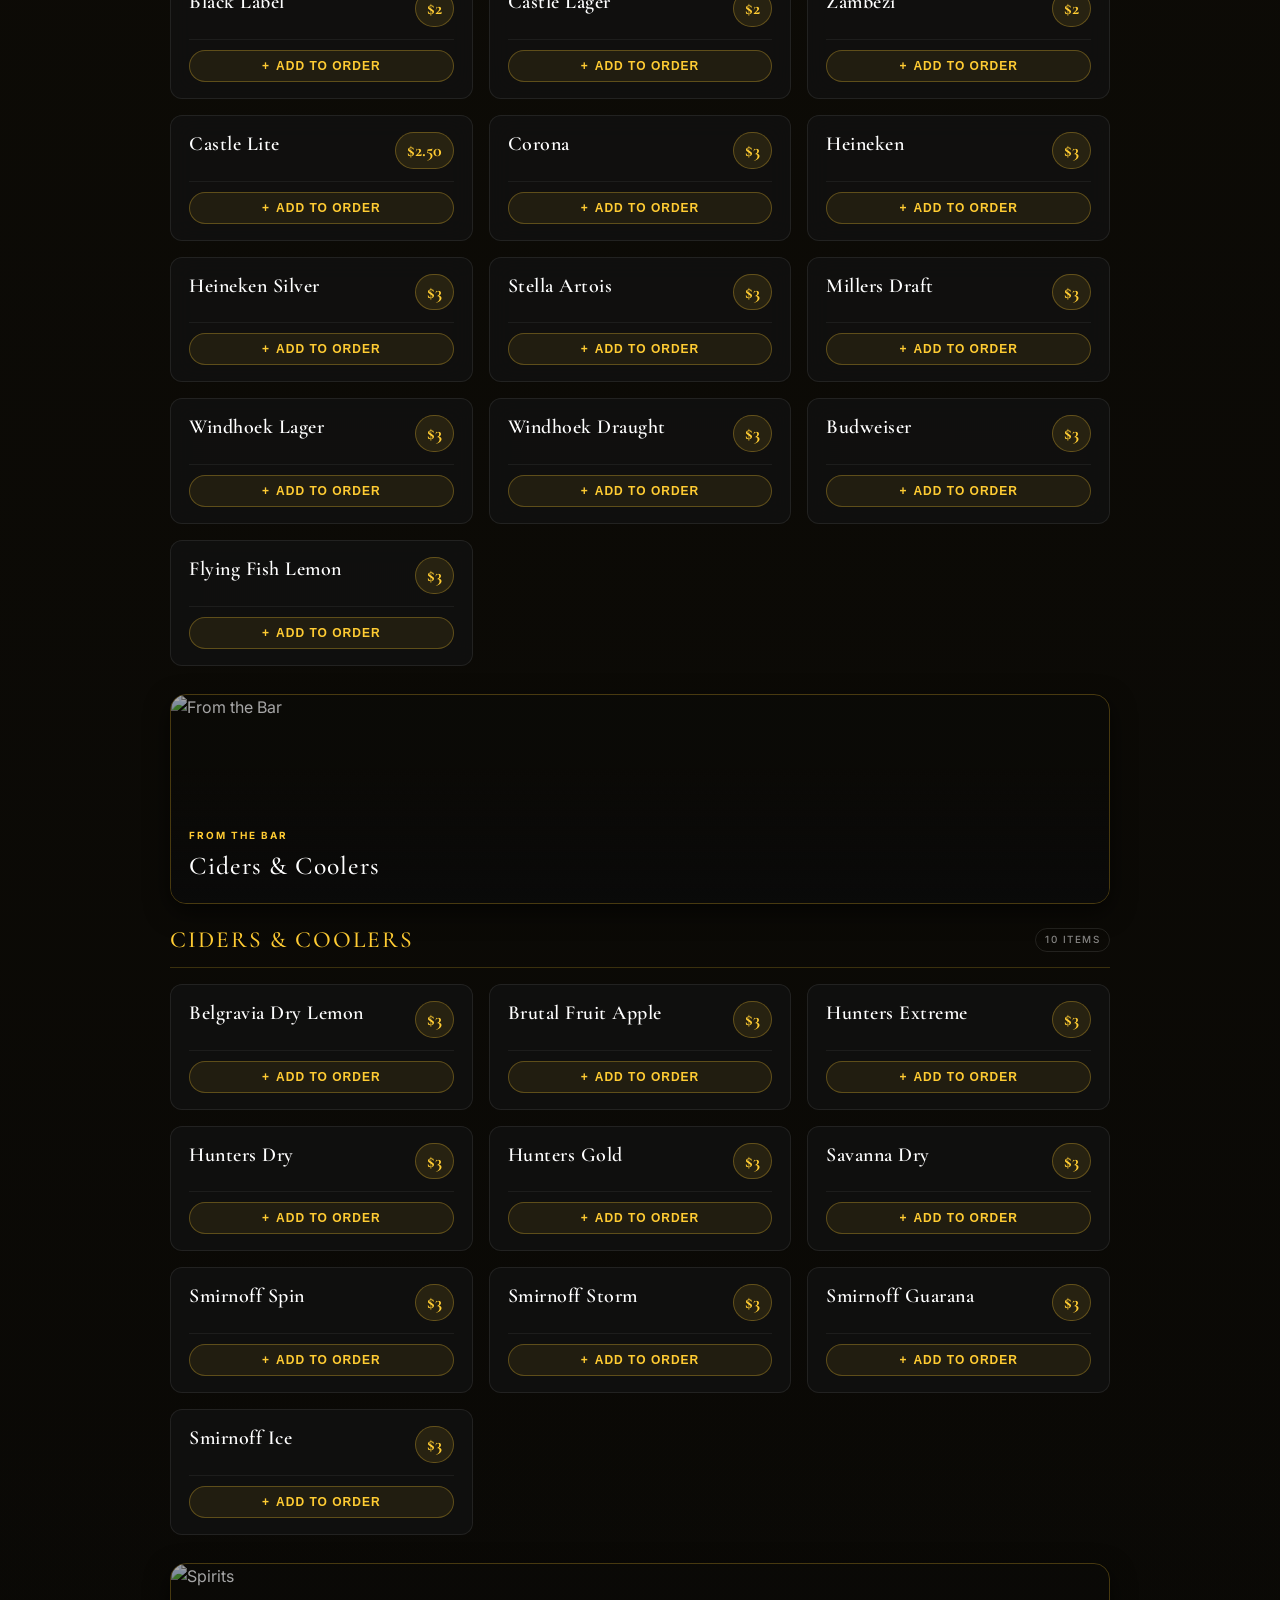
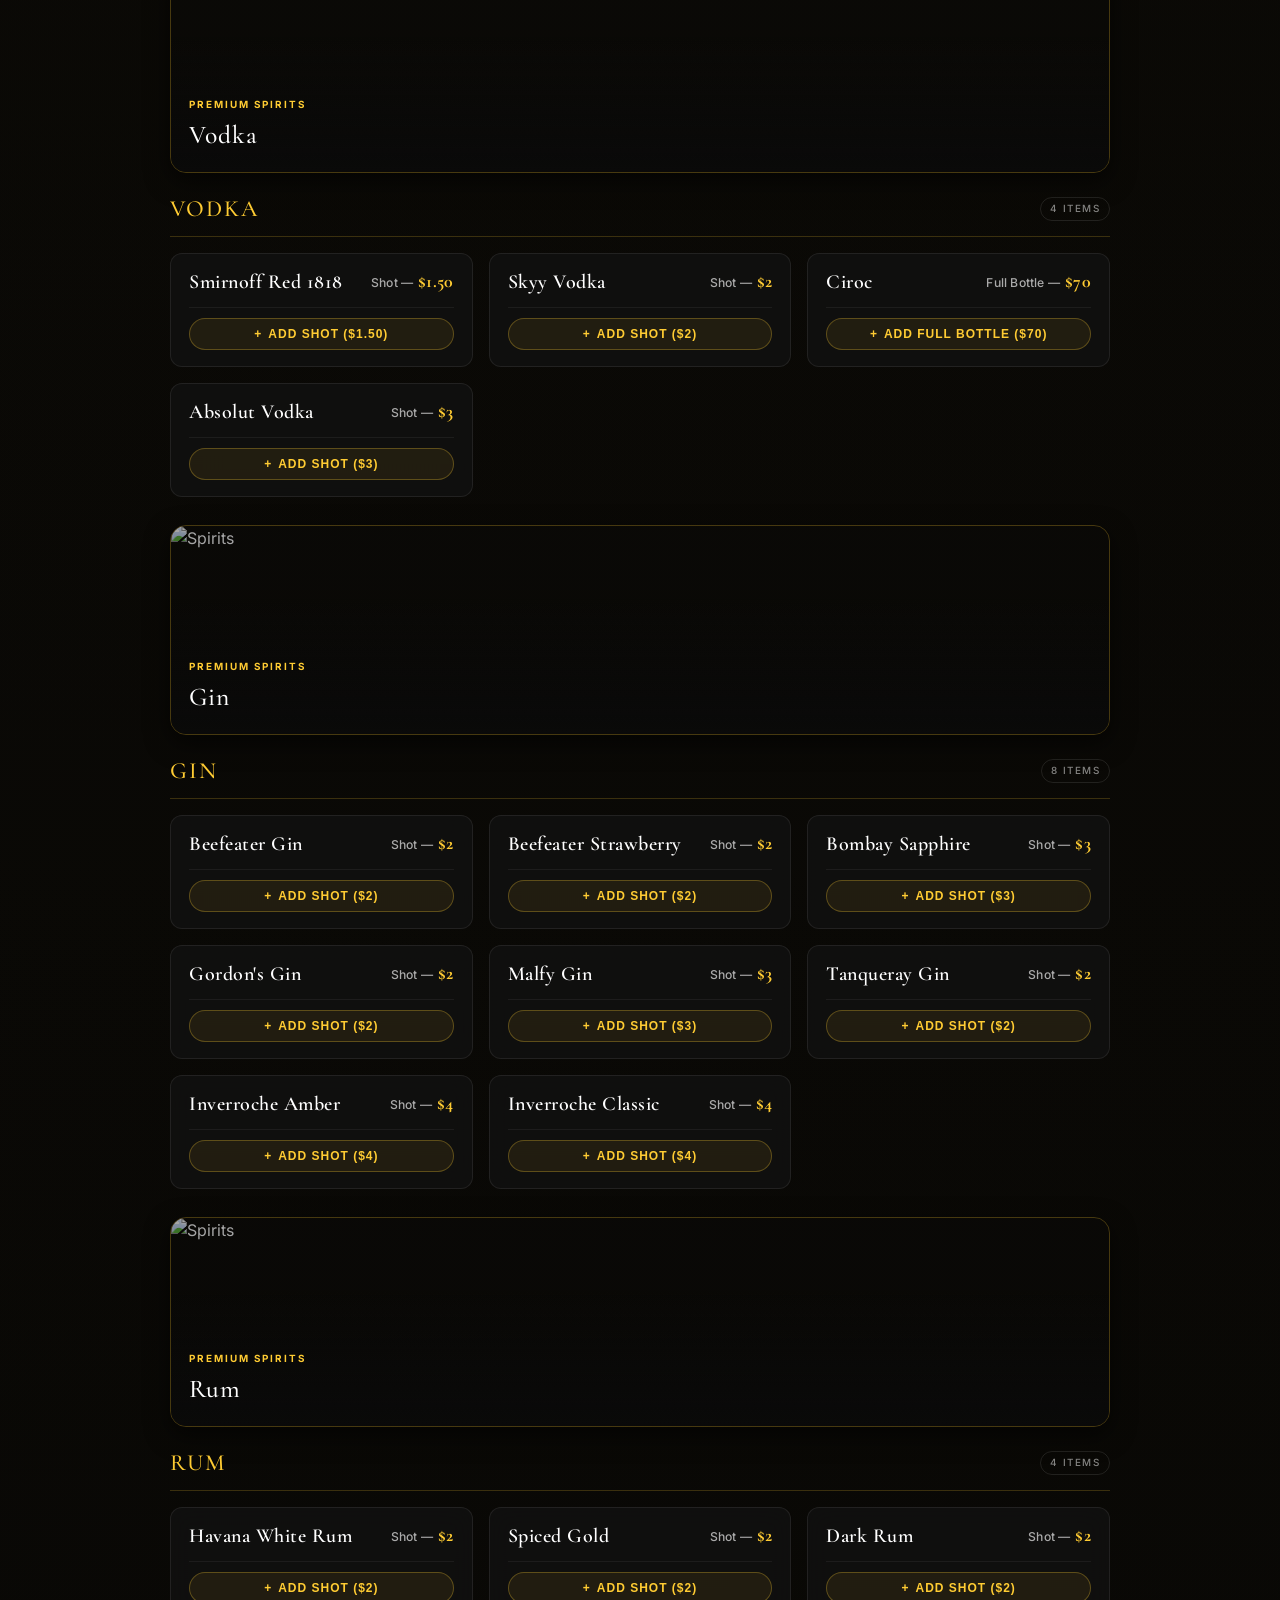
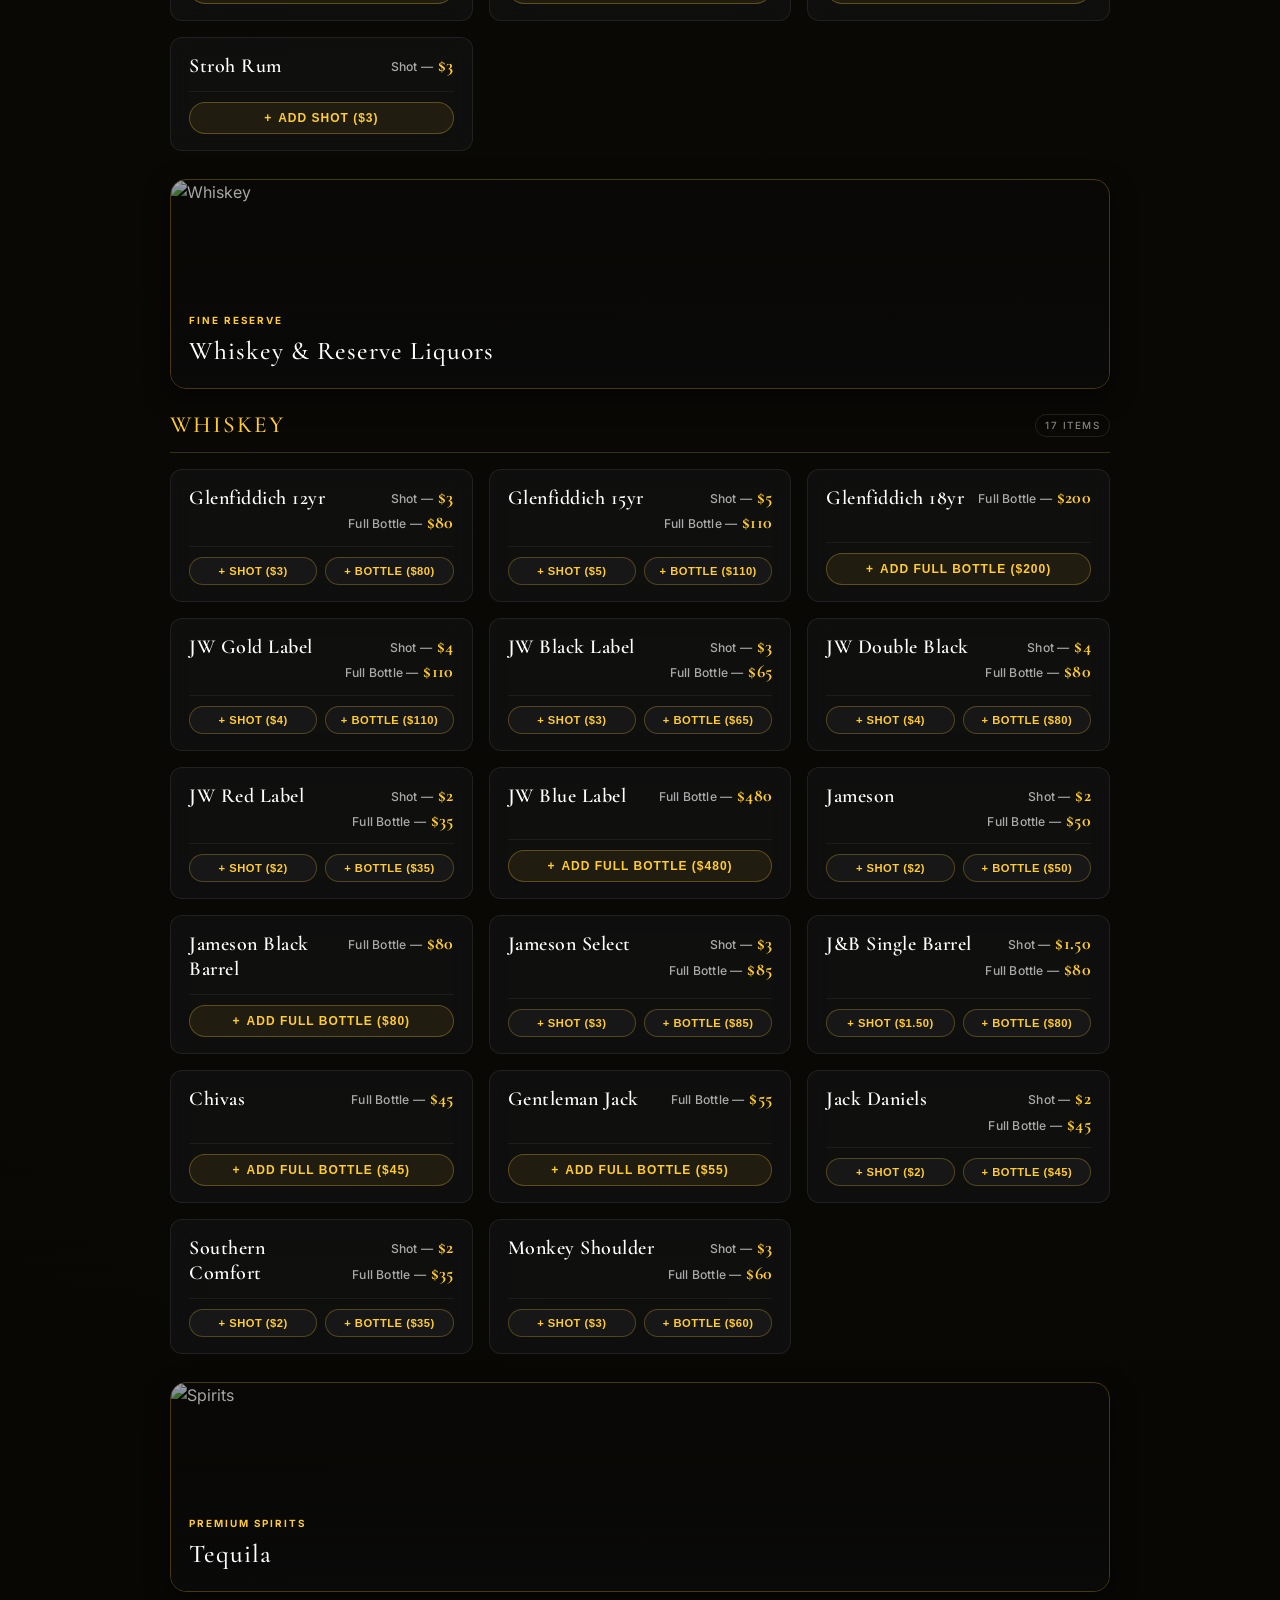
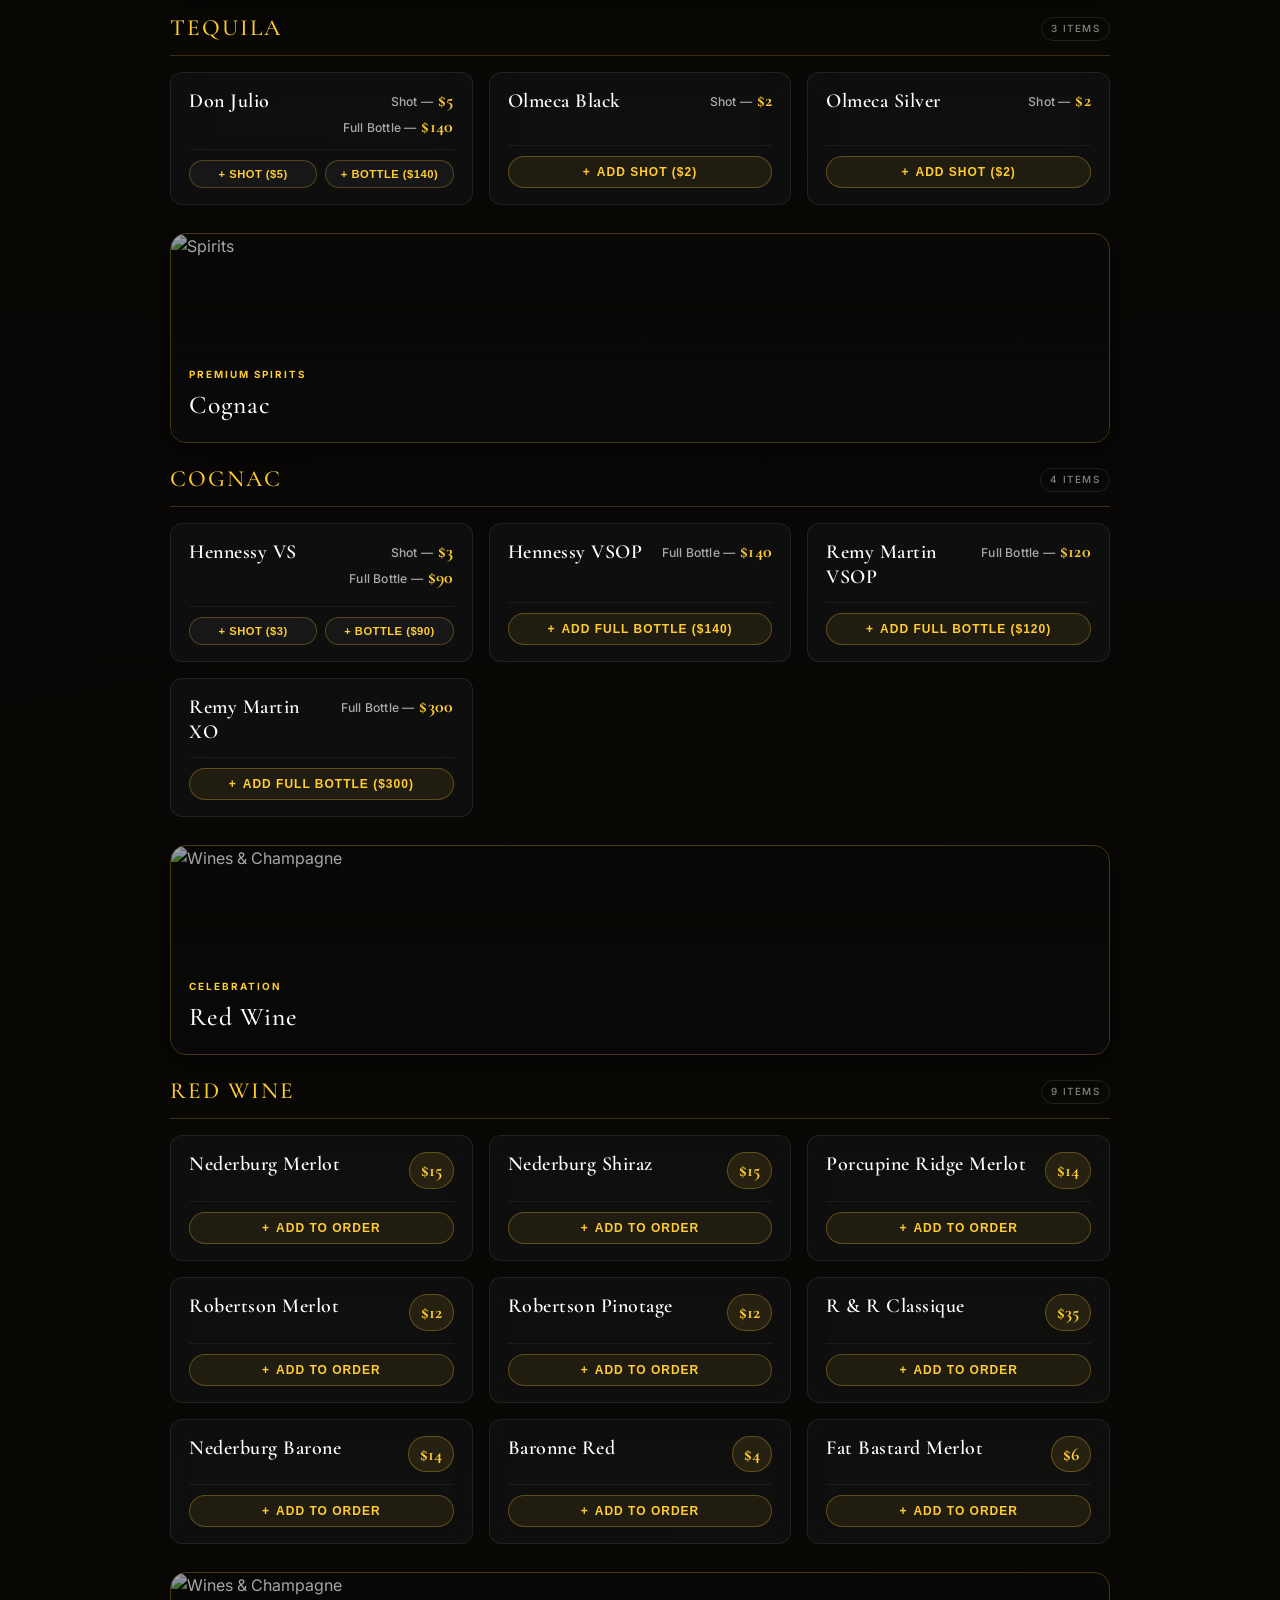
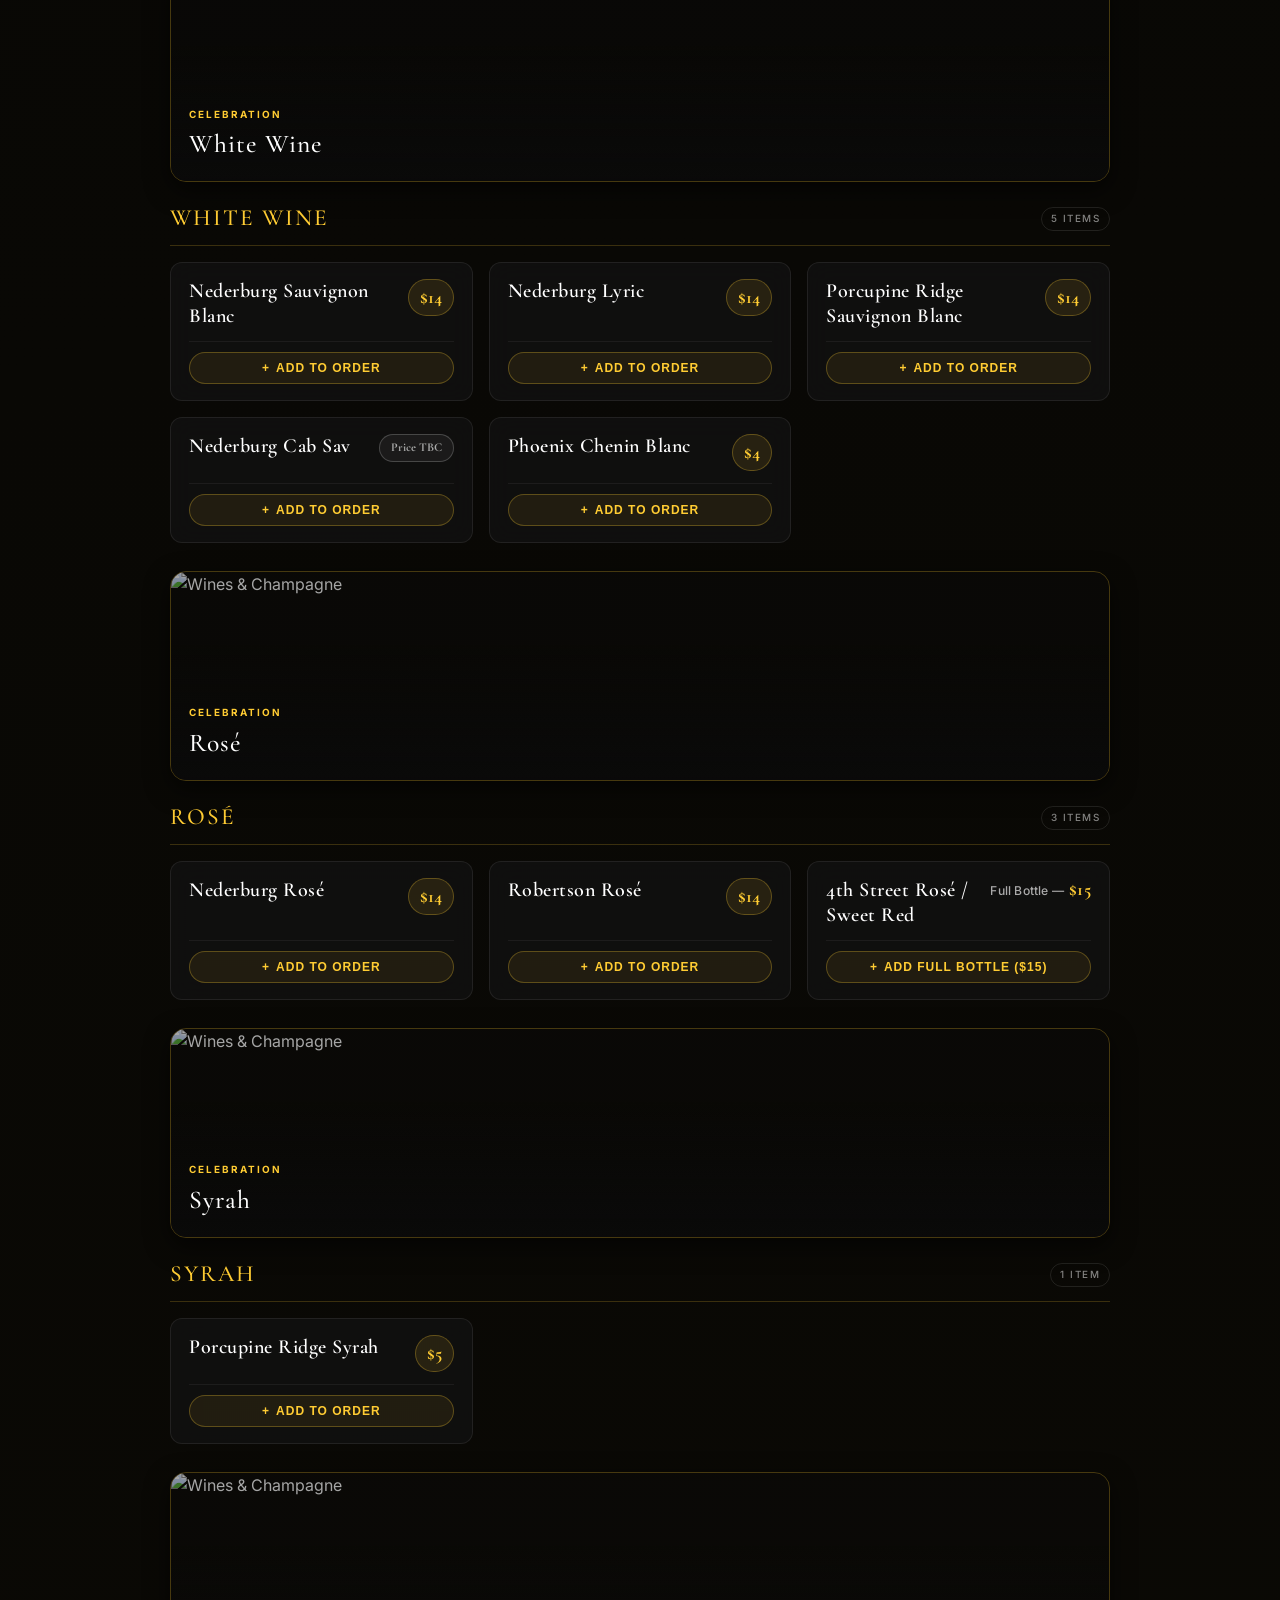
==== commit 7766d1f5: "Add files via upload" ====
--- a/bar-menu.html
+++ b/bar-menu.html
@@ -1413,28 +1413,28 @@
             { name: "Robertson Pinotage", price: "$12.00", category: "wine", subcategory: "Red Wine" },
             { name: "R & R Classique", price: "$35.00", category: "wine", subcategory: "Red Wine" },
             { name: "Nederburg Barone", price: "$14.00", category: "wine", subcategory: "Red Wine" },
-            { name: "Baronne Red", price: "Price TBC", priceStatus: "ESTIMATED / TBC", estimatedPrice: "$14.00", category: "wine", subcategory: "Red Wine" },
-            { name: "Fat Bastard Merlot", price: "Price TBC", priceStatus: "ESTIMATED / TBC", estimatedPrice: "$18.00", category: "wine", subcategory: "Red Wine" },
+            { name: "Baronne Red", price: "$4.00", category: "wine", subcategory: "Red Wine" },
+            { name: "Fat Bastard Merlot", price: "$6.00", category: "wine", subcategory: "Red Wine" },
 
             // White Wine
             { name: "Nederburg Sauvignon Blanc", price: "$14.00", category: "wine", subcategory: "White Wine" },
             { name: "Nederburg Lyric", price: "$14.00", category: "wine", subcategory: "White Wine" },
             { name: "Porcupine Ridge Sauvignon Blanc", price: "$14.00", category: "wine", subcategory: "White Wine" },
             { name: "Nederburg Cab Sav", price: "Price TBC", priceStatus: "ESTIMATED / TBC", estimatedPrice: "$15.00", category: "wine", subcategory: "White Wine" },
-            { name: "Phoenix Chenin Blanc", price: "Price TBC", priceStatus: "ESTIMATED / TBC", estimatedPrice: "$13.00", category: "wine", subcategory: "White Wine" },
+            { name: "Phoenix Chenin Blanc", price: "$4.00", category: "wine", subcategory: "White Wine" },
 
             // Rosé
             { name: "Nederburg Rosé", price: "$14.00", category: "wine", subcategory: "Rosé" },
             { name: "Robertson Rosé", price: "$14.00", category: "wine", subcategory: "Rosé" },
-            { name: "4th Street Rosé / Sweet Red", price: "Price TBC", priceStatus: "ESTIMATED / TBC", estimatedPrice: "$12.00", category: "wine", subcategory: "Rosé" },
+            { name: "4th Street Rosé / Sweet Red", price: "$15.00 BTL", btlPrice: "$15.00", category: "wine", subcategory: "Rosé" },
 
             // Syrah
-            { name: "Porcupine Ridge Syrah", price: "Price TBC", priceStatus: "ESTIMATED / TBC", estimatedPrice: "$14.00", category: "wine", subcategory: "Syrah" },
+            { name: "Porcupine Ridge Syrah", price: "$5.00", category: "wine", subcategory: "Syrah" },
 
             // Pinotage
-            { name: "Nederburg Pinotage", price: "Price TBC", priceStatus: "ESTIMATED / TBC", estimatedPrice: "$15.00", category: "wine", subcategory: "Pinotage" },
-            { name: "Van Loveren Pinotage", price: "Price TBC", priceStatus: "ESTIMATED / TBC", estimatedPrice: "$13.00", category: "wine", subcategory: "Pinotage" },
-            { name: "Fat Bastard Pinotage", price: "Price TBC", priceStatus: "ESTIMATED / TBC", estimatedPrice: "$18.00", category: "wine", subcategory: "Pinotage" },
+            { name: "Nederburg Pinotage", price: "$5.00", category: "wine", subcategory: "Pinotage" },
+            { name: "Van Loveren Pinotage", price: "$5.00", category: "wine", subcategory: "Pinotage" },
+            { name: "Fat Bastard Pinotage", price: "$6.00", category: "wine", subcategory: "Pinotage" },
 
             // ================= 08. CHAMPAGNE & SPARKLING =================
             { name: "Belaire Bleu", price: "$85.00", category: "champagne", subcategory: "Champagne & Sparkling" },
@@ -1449,7 +1449,7 @@
             // ================= 09. SOFT DRINKS =================
             { name: "Coke", price: "$2.00", category: "soft-drinks", subcategory: "Soft Drinks" },
             { name: "Fanta Orange", price: "$2.00", category: "soft-drinks", subcategory: "Soft Drinks" },
-            { name: "Fanta Grape", price: "Price TBC", priceStatus: "ESTIMATED / TBC", estimatedPrice: "$2.00", category: "soft-drinks", subcategory: "Soft Drinks" },
+            { name: "Fanta Grape", price: "$2.00", category: "soft-drinks", subcategory: "Soft Drinks" },
             { name: "Cream Soda", price: "$2.00", category: "soft-drinks", subcategory: "Soft Drinks" },
             { name: "Cherry Plum", price: "$2.00", category: "soft-drinks", subcategory: "Soft Drinks" },
             { name: "Stoney Ginger Beer", price: "$2.00", category: "soft-drinks", subcategory: "Soft Drinks" },
@@ -1467,10 +1467,10 @@
             { name: "Roses Lime Fusion", price: "$2.00", category: "juices", subcategory: "Packaged Juices" },
 
             // Fresh / Service Juices
-            { name: "Cranberry Juice", price: "Price TBC", priceStatus: "ESTIMATED / TBC", estimatedPrice: "$2.00", category: "juices", subcategory: "Fresh / Service Juices" },
-            { name: "Orange Juice", price: "Price TBC", priceStatus: "ESTIMATED / TBC", estimatedPrice: "$2.00", category: "juices", subcategory: "Fresh / Service Juices" },
-            { name: "Pineapple Juice", price: "Price TBC", priceStatus: "ESTIMATED / TBC", estimatedPrice: "$2.00", category: "juices", subcategory: "Fresh / Service Juices" },
-            { name: "Apple Juice", price: "Price TBC", priceStatus: "ESTIMATED / TBC", estimatedPrice: "$2.00", category: "juices", subcategory: "Fresh / Service Juices" },
+            { name: "Cranberry Juice", price: "$5.00", category: "juices", subcategory: "Fresh / Service Juices" },
+            { name: "Orange Juice", price: "$6.00", category: "juices", subcategory: "Fresh / Service Juices" },
+            { name: "Pineapple Juice", price: "$5.00", category: "juices", subcategory: "Fresh / Service Juices" },
+            { name: "Apple Juice", price: "$5.00", category: "juices", subcategory: "Fresh / Service Juices" },
 
             // ================= 11. MIXERS =================
             { name: "Lemonade", price: "$2.00", category: "mixers", subcategory: "Mixers" },
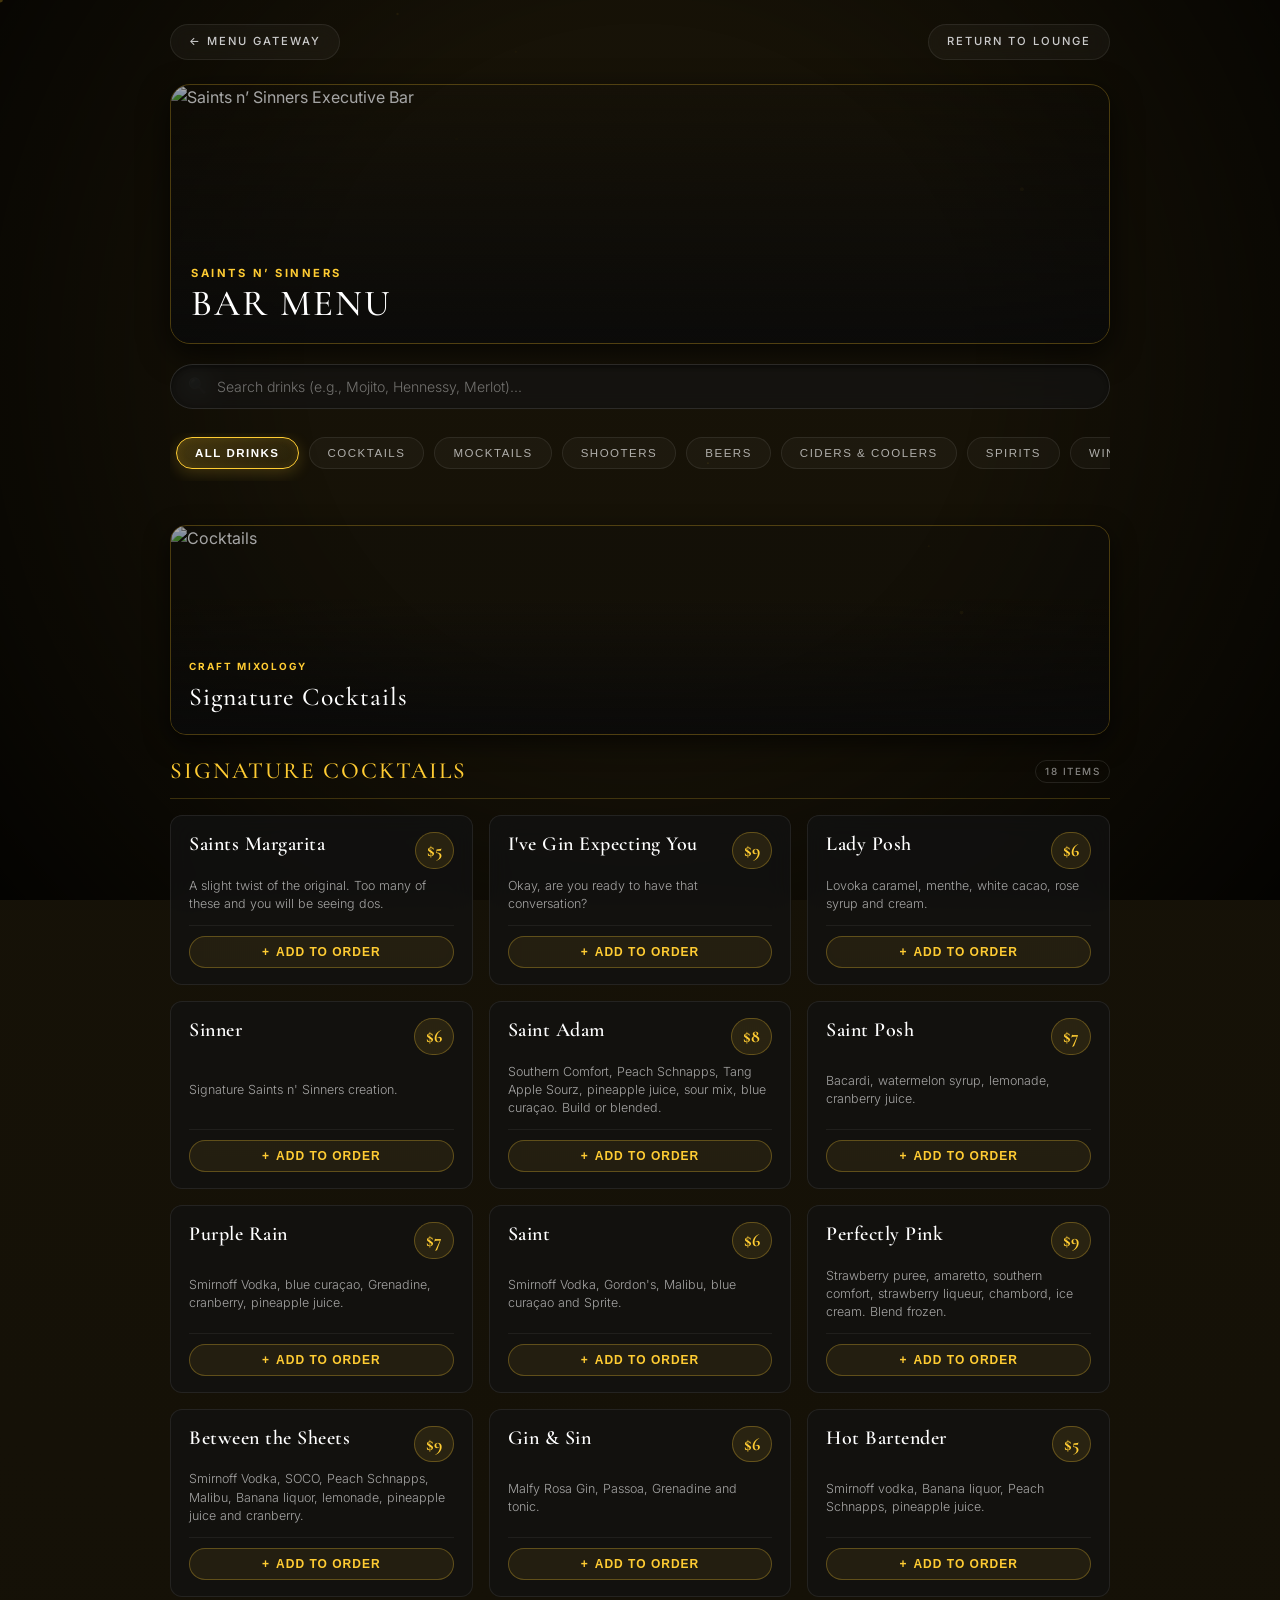
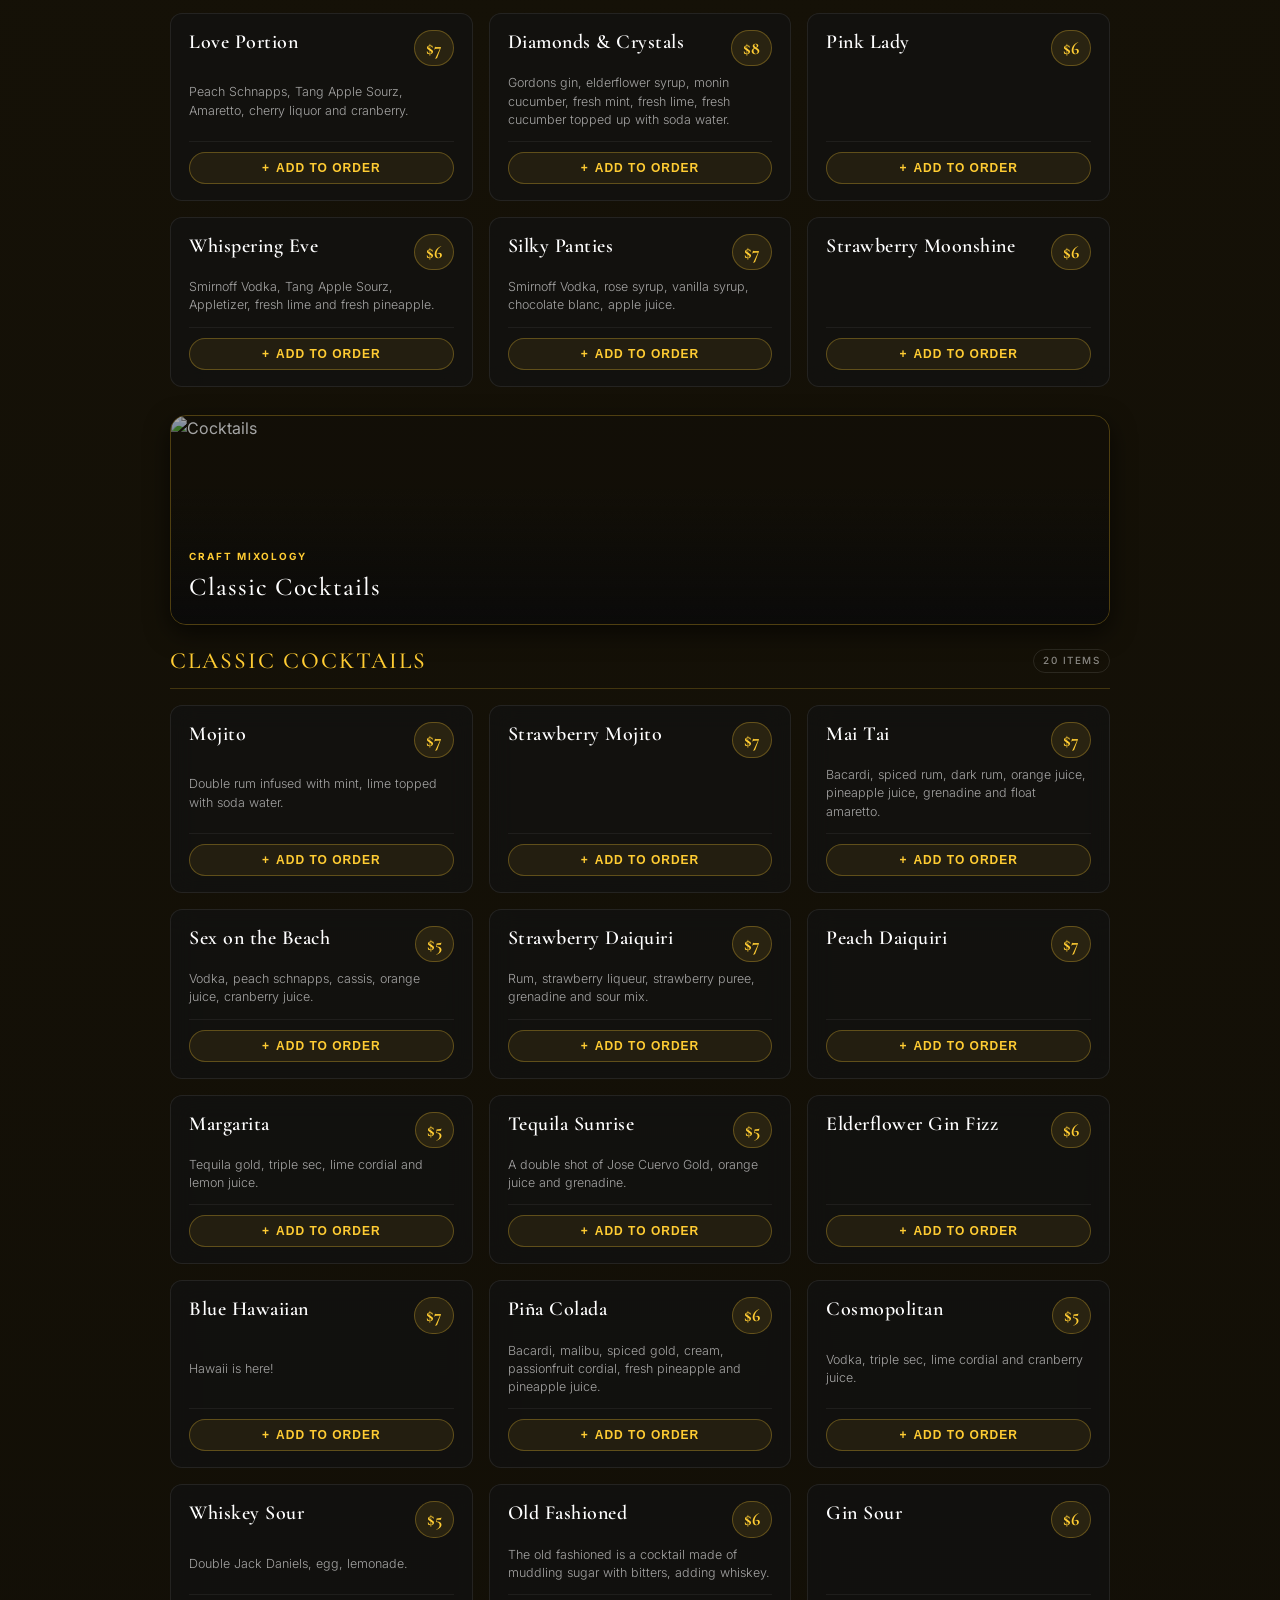
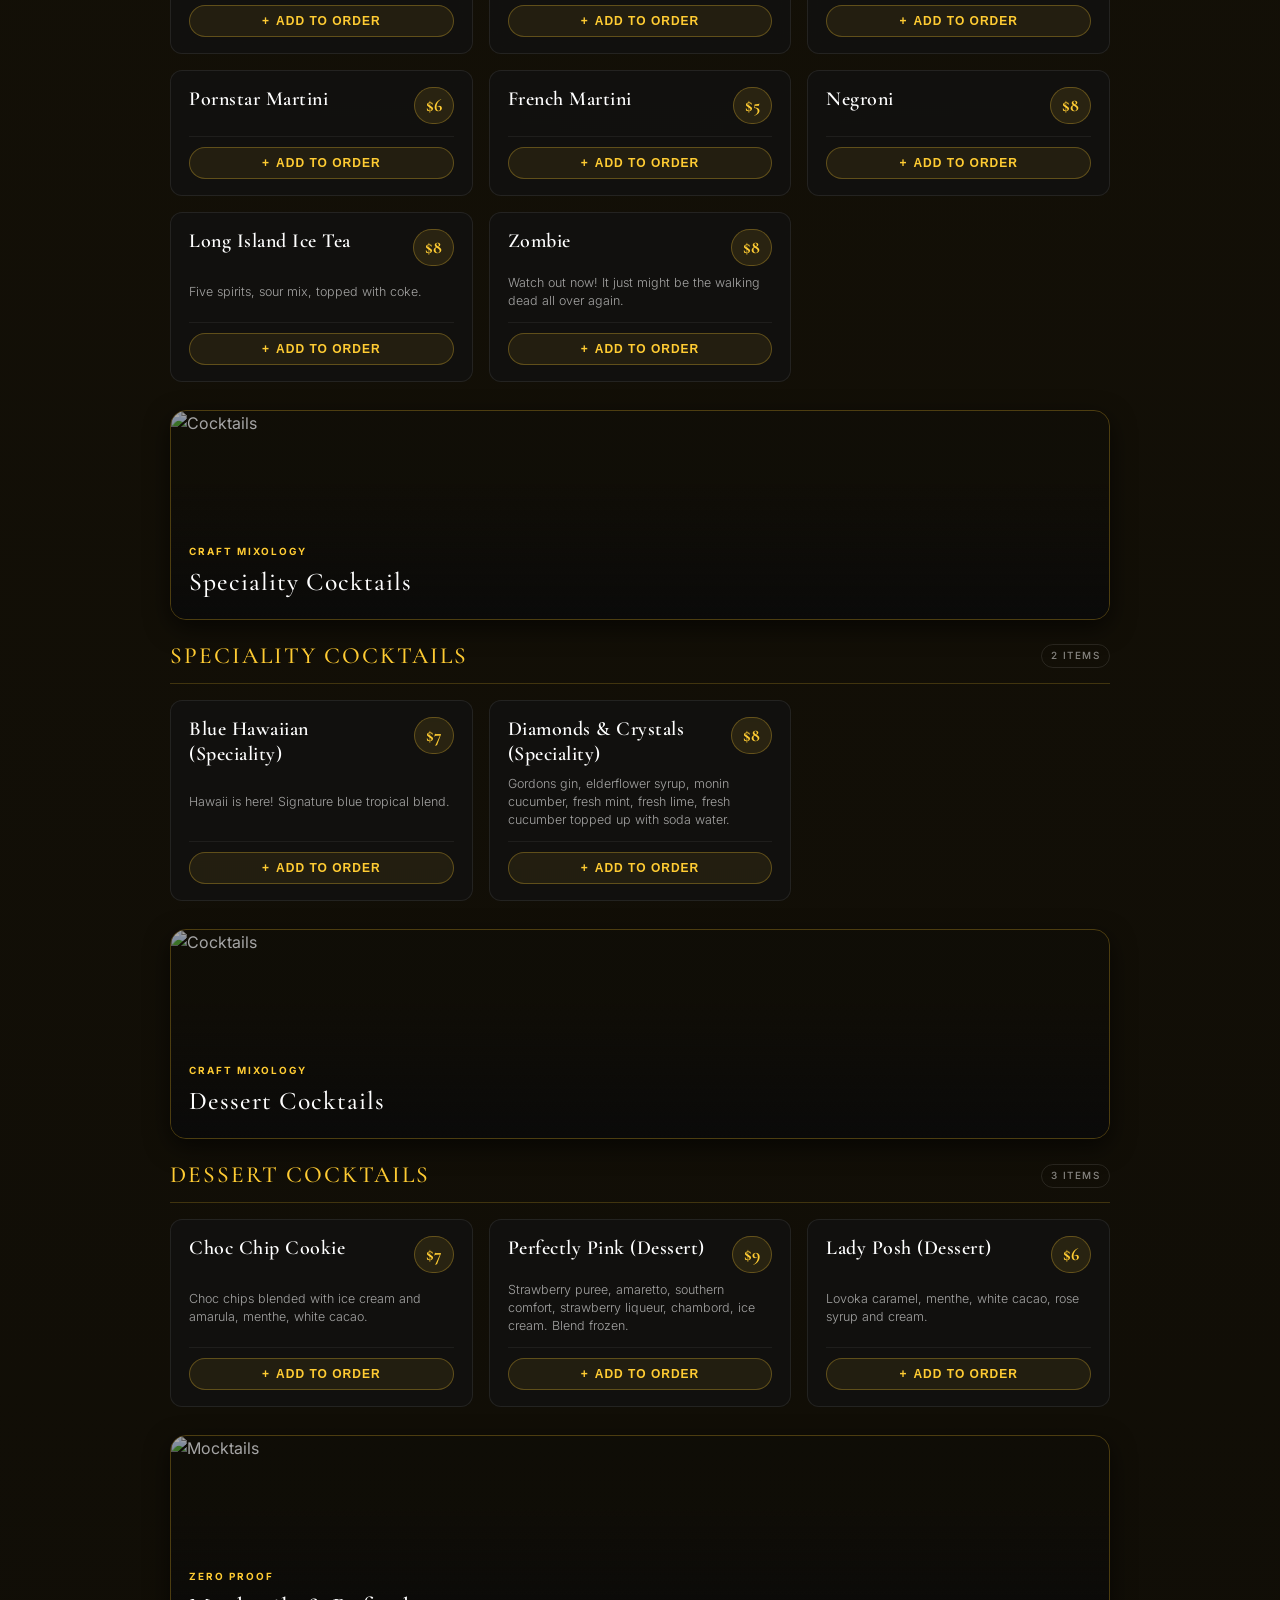
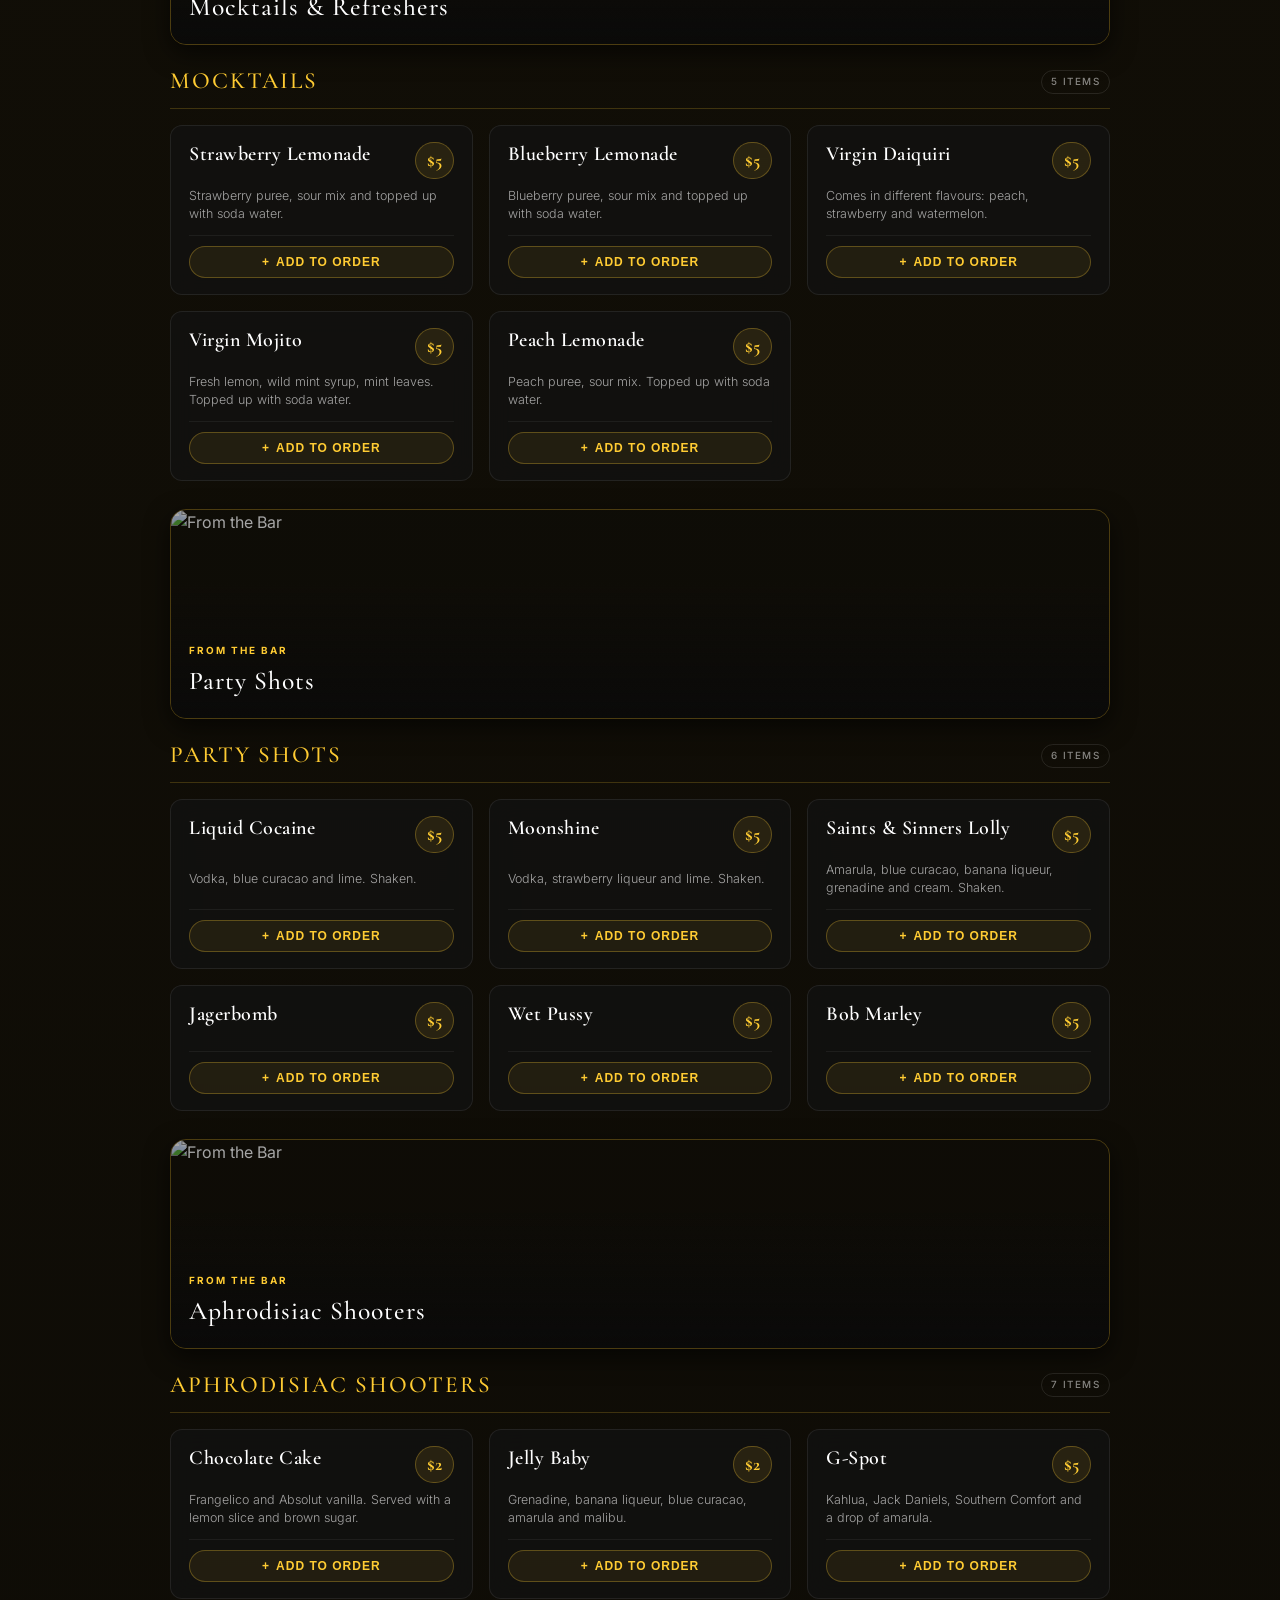
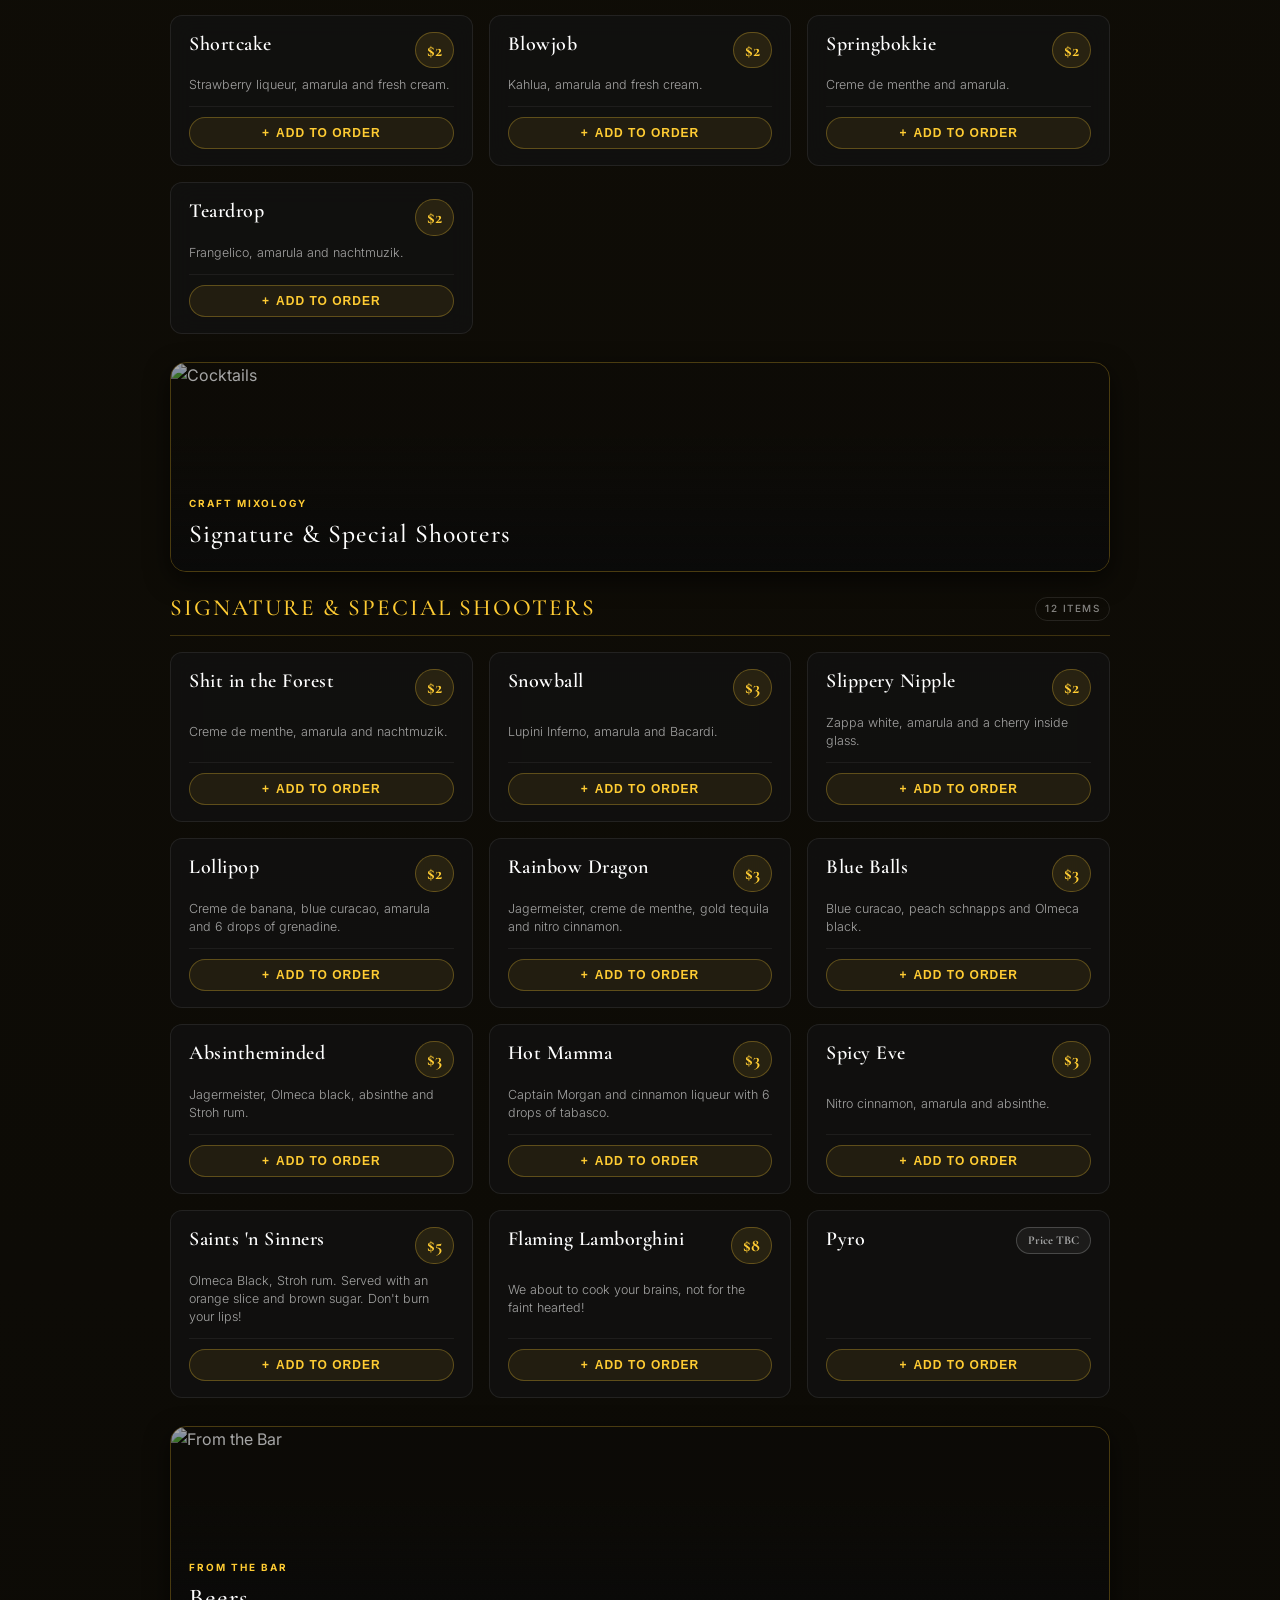
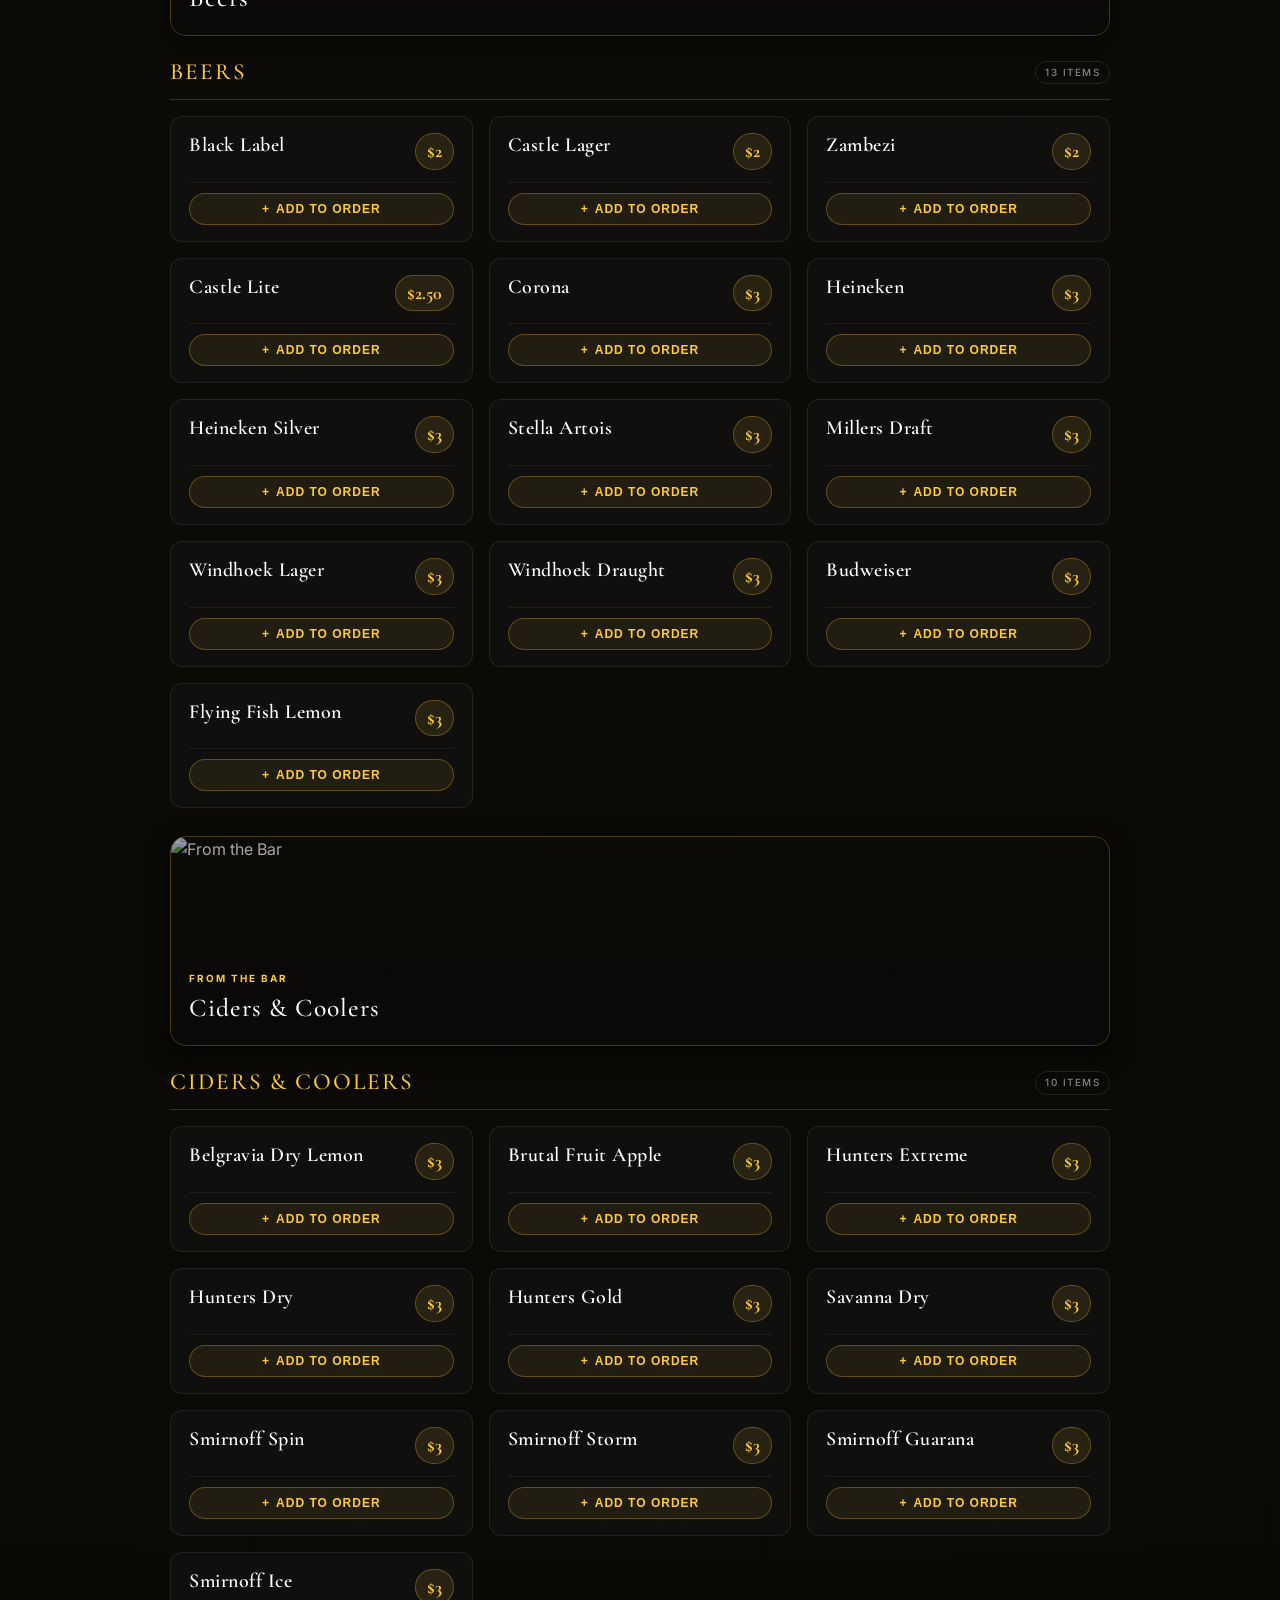
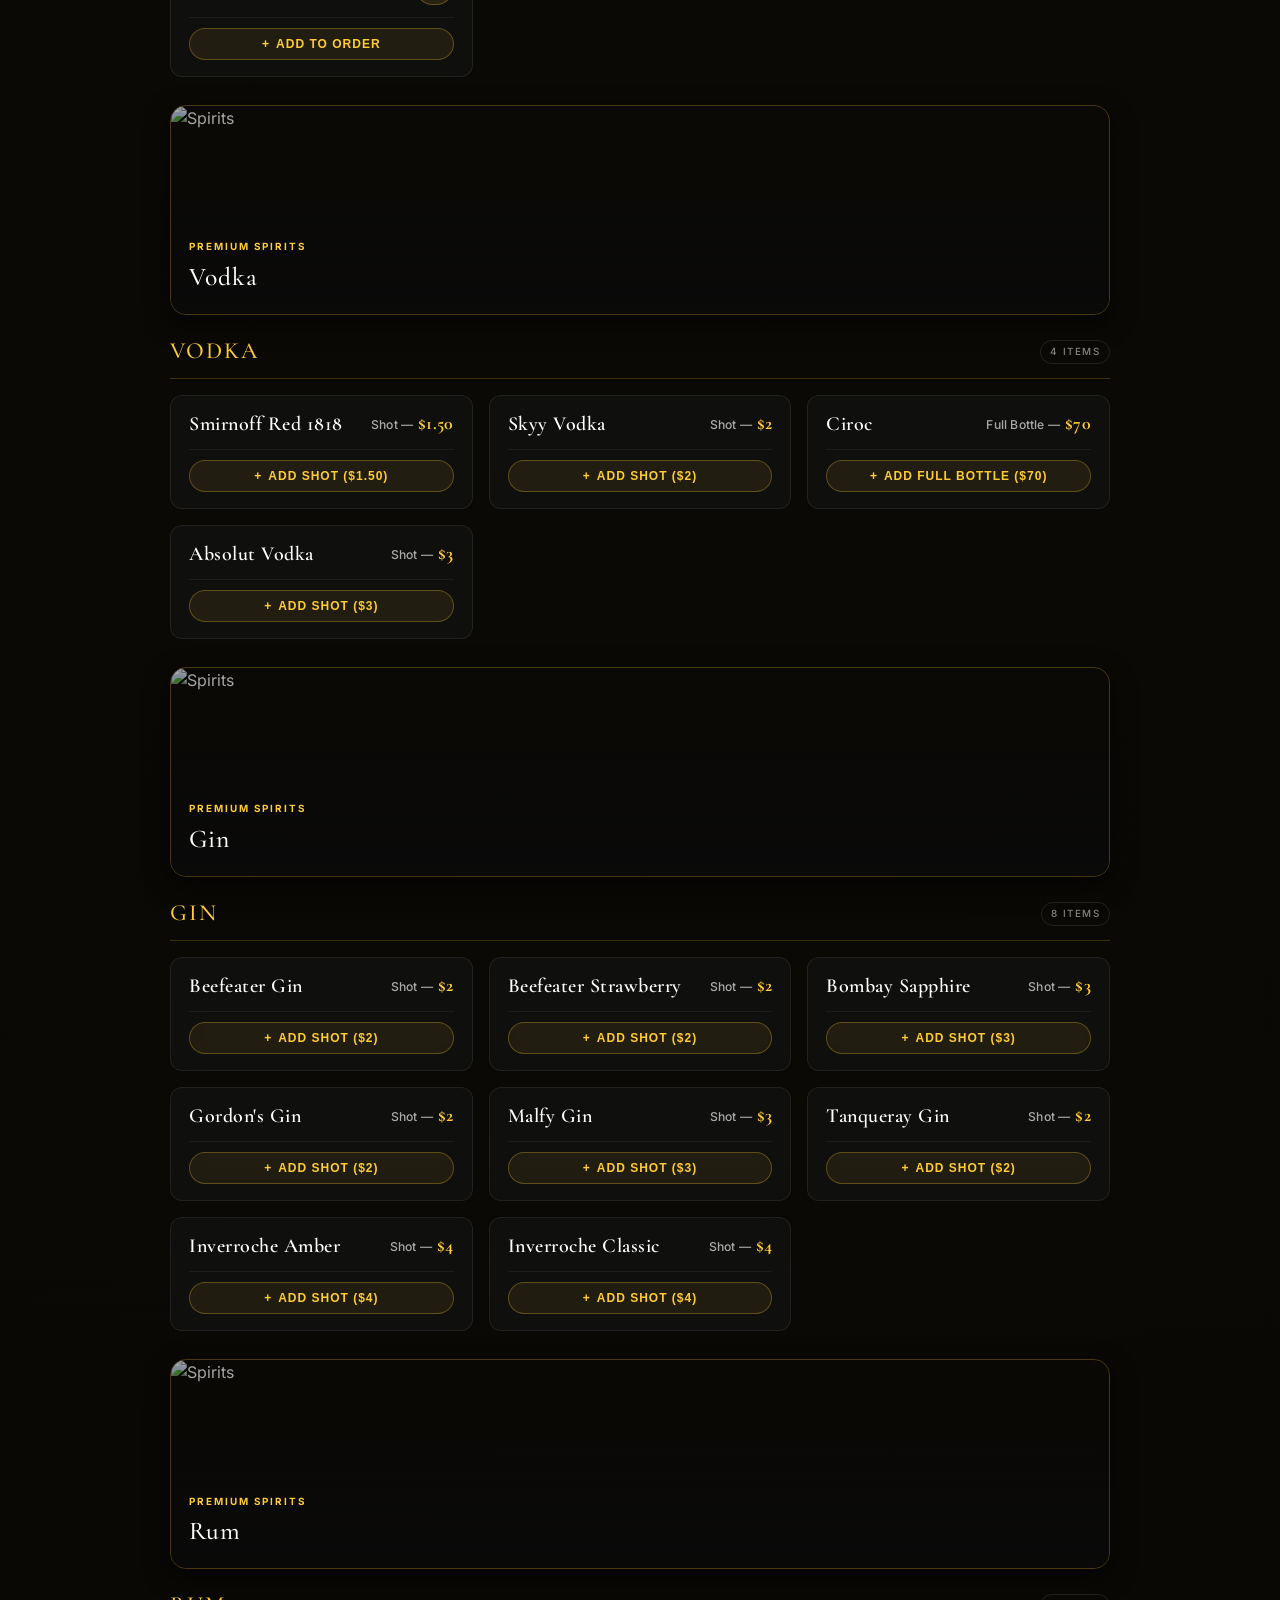
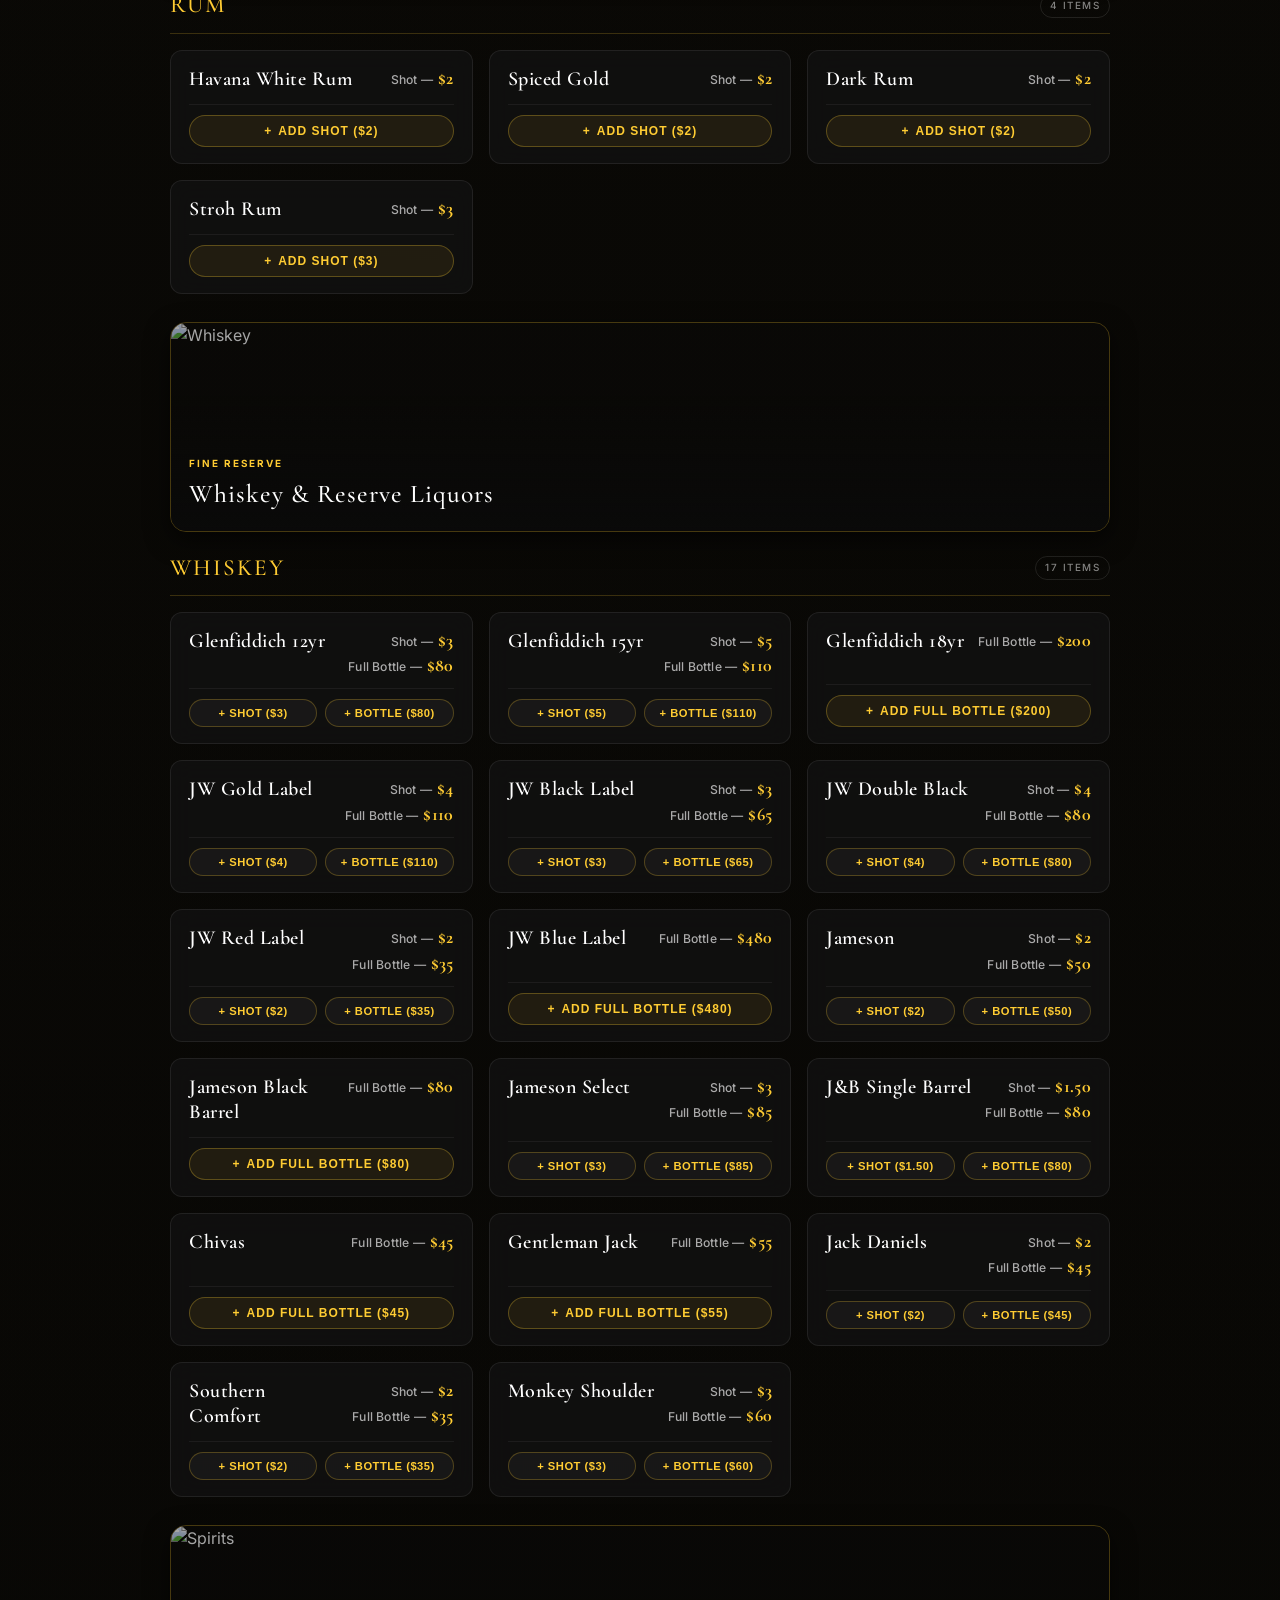
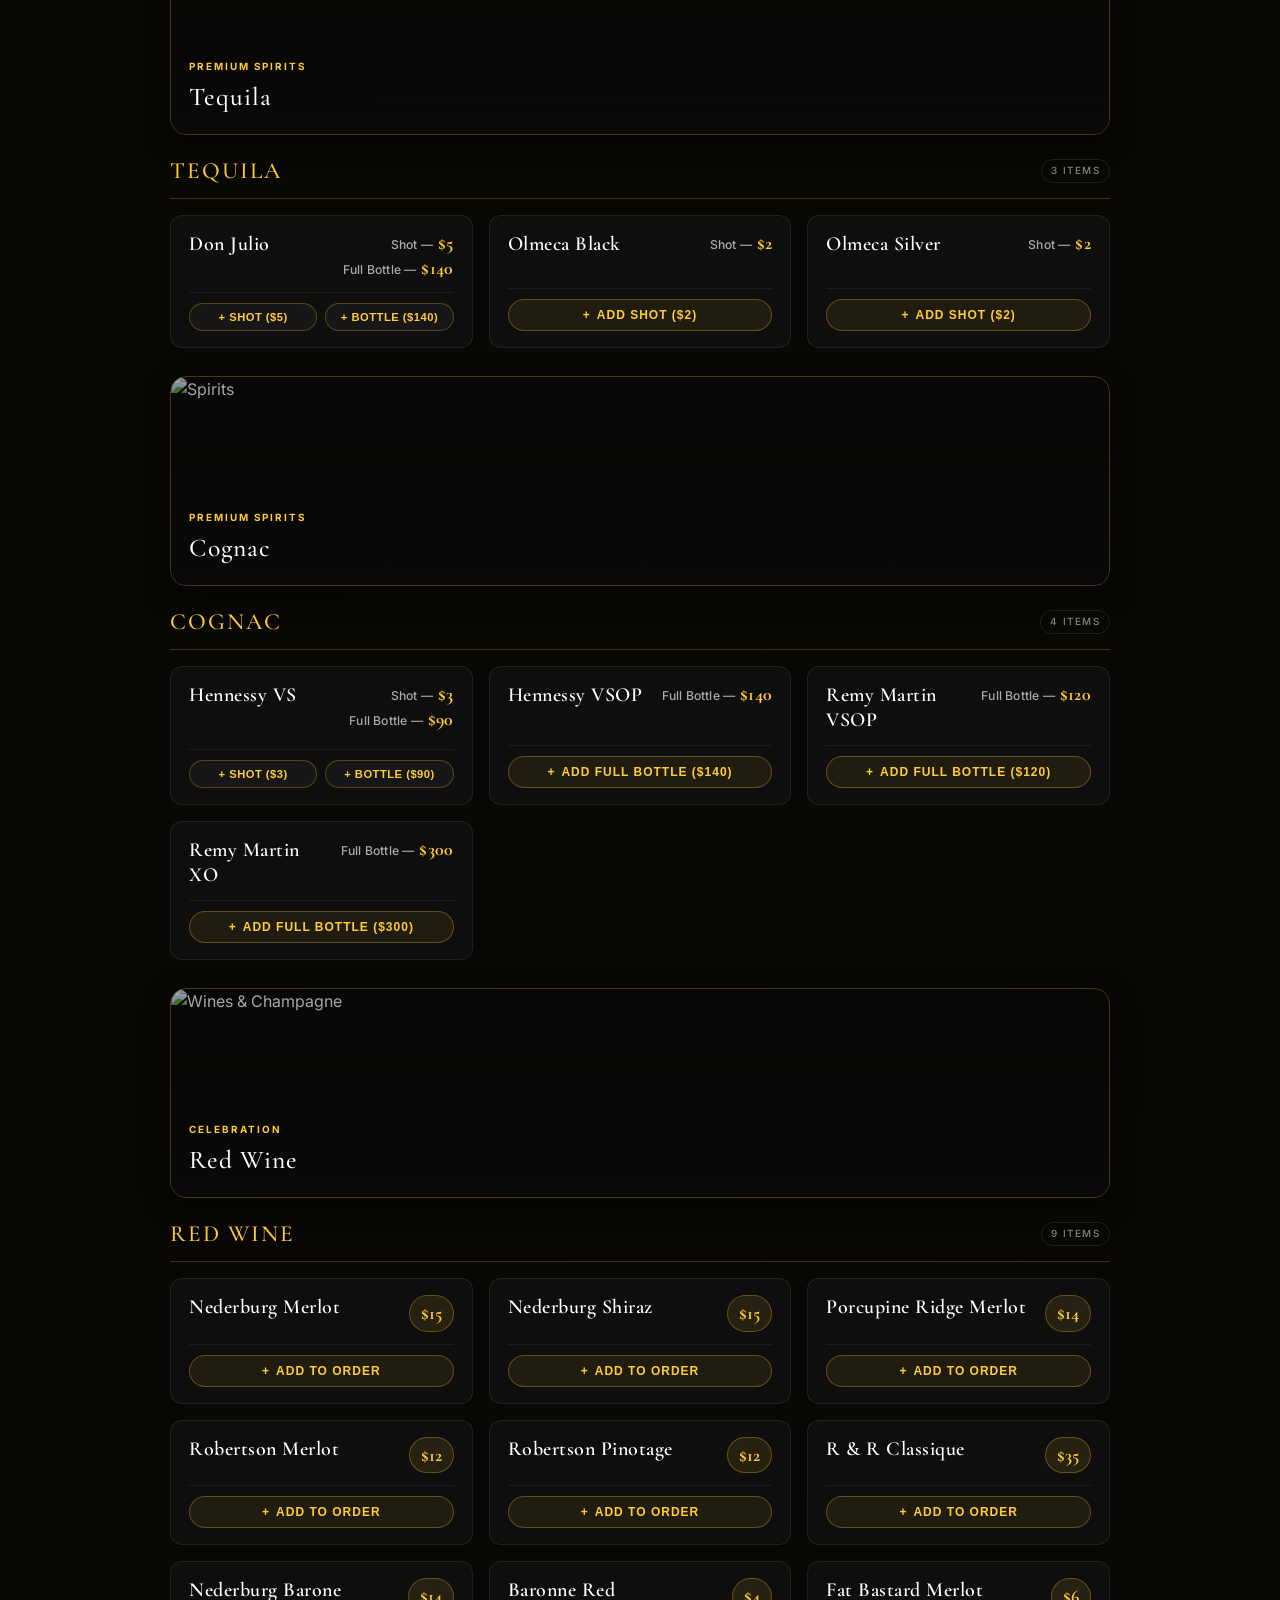
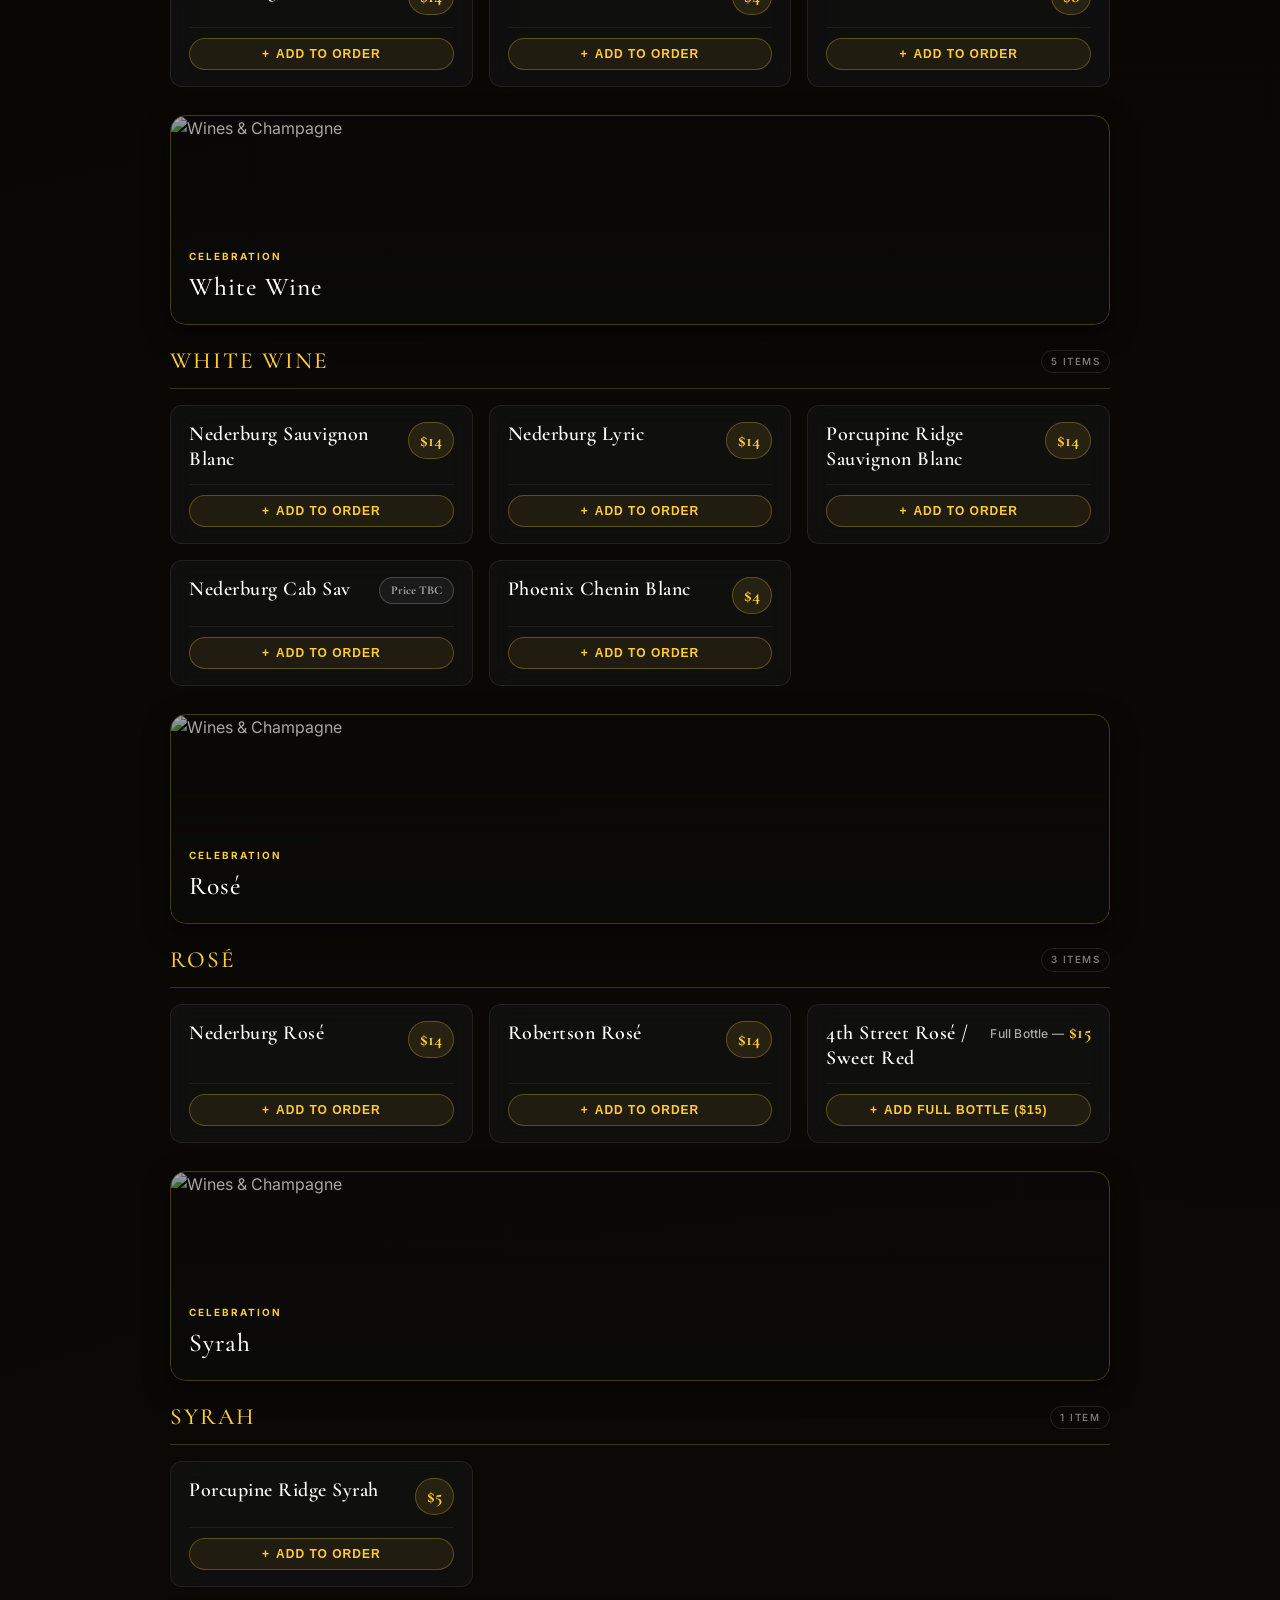
==== commit 5a68d584: "Add files via upload" ====
--- a/bar-menu.html
+++ b/bar-menu.html
@@ -1160,6 +1160,7 @@
                 <button class="tab-btn" data-category="mixers">Mixers</button>
                 <button class="tab-btn" data-category="energy">Energy Drinks</button>
                 <button class="tab-btn" data-category="water">Water</button>
+                <button class="tab-btn" data-category="shisha">Shisha</button>
             </div>
             <div id="subcat-pills-wrapper" class="subcat-pills-wrapper hidden"></div>
         </div>
@@ -1239,19 +1240,19 @@
             { name: "I've Gin Expecting You", price: "$9.00", category: "cocktails", subcategory: "Signature Cocktails", desc: "Okay, are you ready to have that conversation?" },
             { name: "Lady Posh", price: "$6.00", category: "cocktails", subcategory: "Signature Cocktails", desc: "Lovoka caramel, menthe, white cacao, rose syrup and cream." },
             { name: "Sinner", price: "$6.00", category: "cocktails", subcategory: "Signature Cocktails", desc: "Signature Saints n' Sinners creation." },
-            { name: "Saint Adam", price: "$8.00", category: "cocktails", subcategory: "Signature Cocktails" },
-            { name: "Saint Posh", price: "$7.00", category: "cocktails", subcategory: "Signature Cocktails" },
-            { name: "Purple Rain", price: "$7.00", category: "cocktails", subcategory: "Signature Cocktails" },
-            { name: "Saint", price: "$6.00", category: "cocktails", subcategory: "Signature Cocktails" },
+            { name: "Saint Adam", price: "$8.00", category: "cocktails", subcategory: "Signature Cocktails", desc: "Southern Comfort, Peach Schnapps, Tang Apple Sourz, pineapple juice, sour mix, blue curaçao. Build or blended." },
+            { name: "Saint Posh", price: "$7.00", category: "cocktails", subcategory: "Signature Cocktails", desc: "Bacardi, watermelon syrup, lemonade, cranberry juice." },
+            { name: "Purple Rain", price: "$7.00", category: "cocktails", subcategory: "Signature Cocktails", desc: "Smirnoff Vodka, blue curaçao, Grenadine, cranberry, pineapple juice." },
+            { name: "Saint", price: "$6.00", category: "cocktails", subcategory: "Signature Cocktails", desc: "Smirnoff Vodka, Gordon's, Malibu, blue curaçao and Sprite." },
             { name: "Perfectly Pink", price: "$9.00", category: "cocktails", subcategory: "Signature Cocktails", desc: "Strawberry puree, amaretto, southern comfort, strawberry liqueur, chambord, ice cream. Blend frozen." },
-            { name: "Between the Sheets", price: "$9.00", category: "cocktails", subcategory: "Signature Cocktails" },
-            { name: "Gin & Sin", price: "$6.00", category: "cocktails", subcategory: "Signature Cocktails" },
-            { name: "Hot-Bar-Tender", price: "$5.00", category: "cocktails", subcategory: "Signature Cocktails" },
-            { name: "Love Potion", price: "$7.00", category: "cocktails", subcategory: "Signature Cocktails" },
+            { name: "Between the Sheets", price: "$9.00", category: "cocktails", subcategory: "Signature Cocktails", desc: "Smirnoff Vodka, SOCO, Peach Schnapps, Malibu, Banana liquor, lemonade, pineapple juice and cranberry." },
+            { name: "Gin & Sin", price: "$6.00", category: "cocktails", subcategory: "Signature Cocktails", desc: "Malfy Rosa Gin, Passoa, Grenadine and tonic." },
+            { name: "Hot Bartender", price: "$5.00", category: "cocktails", subcategory: "Signature Cocktails", desc: "Smirnoff vodka, Banana liquor, Peach Schnapps, pineapple juice." },
+            { name: "Love Portion", price: "$7.00", category: "cocktails", subcategory: "Signature Cocktails", desc: "Peach Schnapps, Tang Apple Sourz, Amaretto, cherry liquor and cranberry." },
             { name: "Diamonds & Crystals", price: "$8.00", category: "cocktails", subcategory: "Signature Cocktails", desc: "Gordons gin, elderflower syrup, monin cucumber, fresh mint, fresh lime, fresh cucumber topped up with soda water." },
             { name: "Pink Lady", price: "$6.00", category: "cocktails", subcategory: "Signature Cocktails" },
-            { name: "Whispering Eye", price: "$6.00", category: "cocktails", subcategory: "Signature Cocktails" },
-            { name: "Silk Panties", price: "$7.00", category: "cocktails", subcategory: "Signature Cocktails" },
+            { name: "Whispering Eve", price: "$6.00", category: "cocktails", subcategory: "Signature Cocktails", desc: "Smirnoff Vodka, Tang Apple Sourz, Appletizer, fresh lime and fresh pineapple." },
+            { name: "Silky Panties", price: "$7.00", category: "cocktails", subcategory: "Signature Cocktails", desc: "Smirnoff Vodka, rose syrup, vanilla syrup, chocolate blanc, apple juice." },
             { name: "Strawberry Moonshine", price: "$6.00", category: "cocktails", subcategory: "Signature Cocktails" },
 
             // Classic Cocktails
@@ -1440,11 +1441,11 @@
             { name: "Belaire Bleu", price: "$85.00", category: "champagne", subcategory: "Champagne & Sparkling" },
             { name: "Belaire Rosé", price: "$85.00", category: "champagne", subcategory: "Champagne & Sparkling" },
             { name: "Belaire Rare Rosé", price: "$150.00", category: "champagne", subcategory: "Champagne & Sparkling" },
-            { name: "Veuve Rich", price: "$150.00", category: "champagne", subcategory: "Champagne & Sparkling" },
+            { name: "Veuve Rich", price: "$170.00", category: "champagne", subcategory: "Champagne & Sparkling" },
             { name: "Veuve Brut", price: "$120.00", category: "champagne", subcategory: "Champagne & Sparkling" },
-            { name: "JC Le Roux Le Fleurette", price: "$12.00", category: "champagne", subcategory: "Champagne & Sparkling" },
-            { name: "JC Le Roux Le Domaine", price: "$12.00", category: "champagne", subcategory: "Champagne & Sparkling" },
-            { name: "JC Le Roux La Chanson", price: "$12.00", category: "champagne", subcategory: "Champagne & Sparkling" },
+            { name: "JC Le Roux Le Fleurette", price: "$15.00", category: "champagne", subcategory: "Champagne & Sparkling" },
+            { name: "JC Le Roux Le Domaine", price: "$15.00", category: "champagne", subcategory: "Champagne & Sparkling" },
+            { name: "JC Le Roux La Chanson", price: "$15.00", category: "champagne", subcategory: "Champagne & Sparkling" },
 
             // ================= 09. SOFT DRINKS =================
             { name: "Coke", price: "$2.00", category: "soft-drinks", subcategory: "Soft Drinks" },
@@ -1485,7 +1486,11 @@
 
             // ================= 13. WATER =================
             { name: "Still Water", price: "$1.00", category: "water", subcategory: "Water" },
-            { name: "Sparkling Water", price: "$1.00", category: "water", subcategory: "Water" }
+            { name: "Sparkling Water", price: "$1.00", category: "water", subcategory: "Water" },
+
+            // ================= 14. SHISHA =================
+            { name: "Premium", price: "$10.00", category: "shisha", subcategory: "Shisha" },
+            { name: "Regular", price: "$10.00", category: "shisha", subcategory: "Shisha" }
         ];
 
         let activeCategory = 'all';
@@ -1739,6 +1744,7 @@
                 case 'mixers': return 'Mixers';
                 case 'energy': return 'Energy Drinks';
                 case 'water': return 'Water';
+                case 'shisha': return 'Shisha';
                 default: return '';
             }
         }
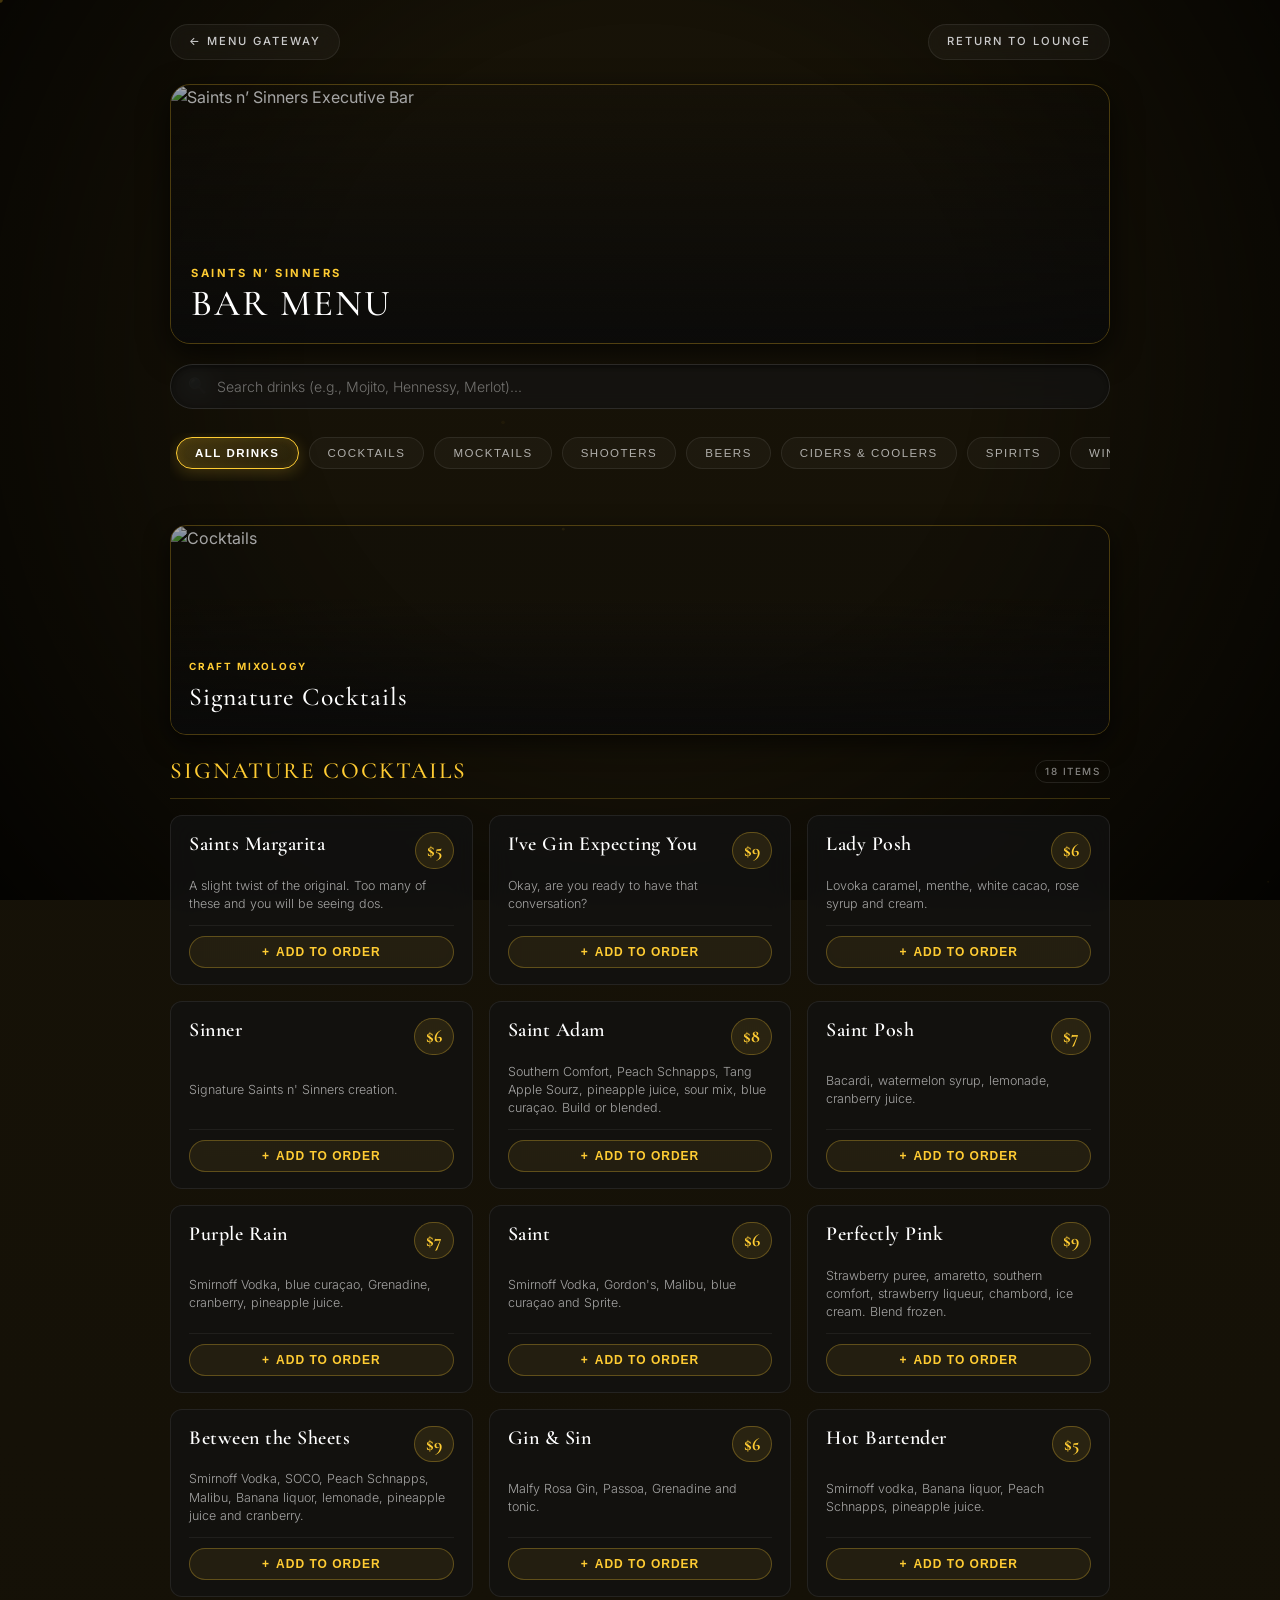
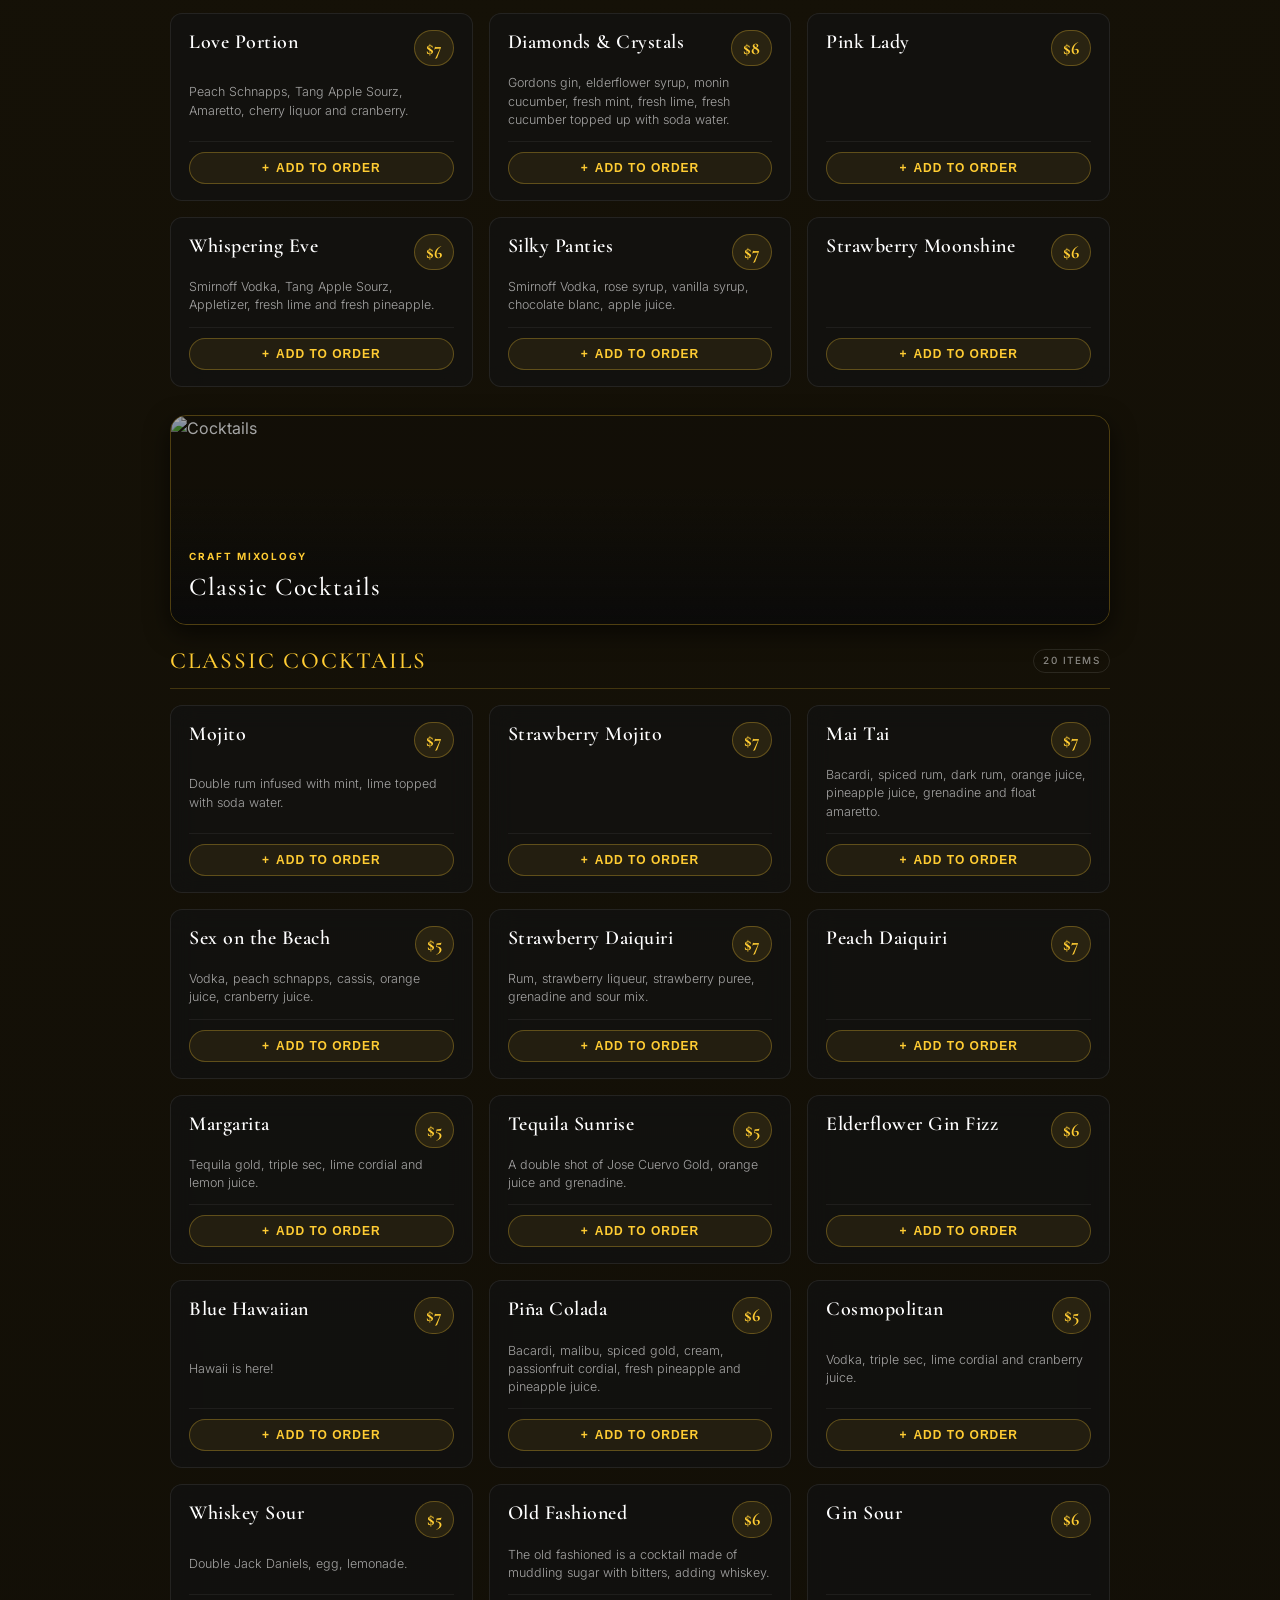
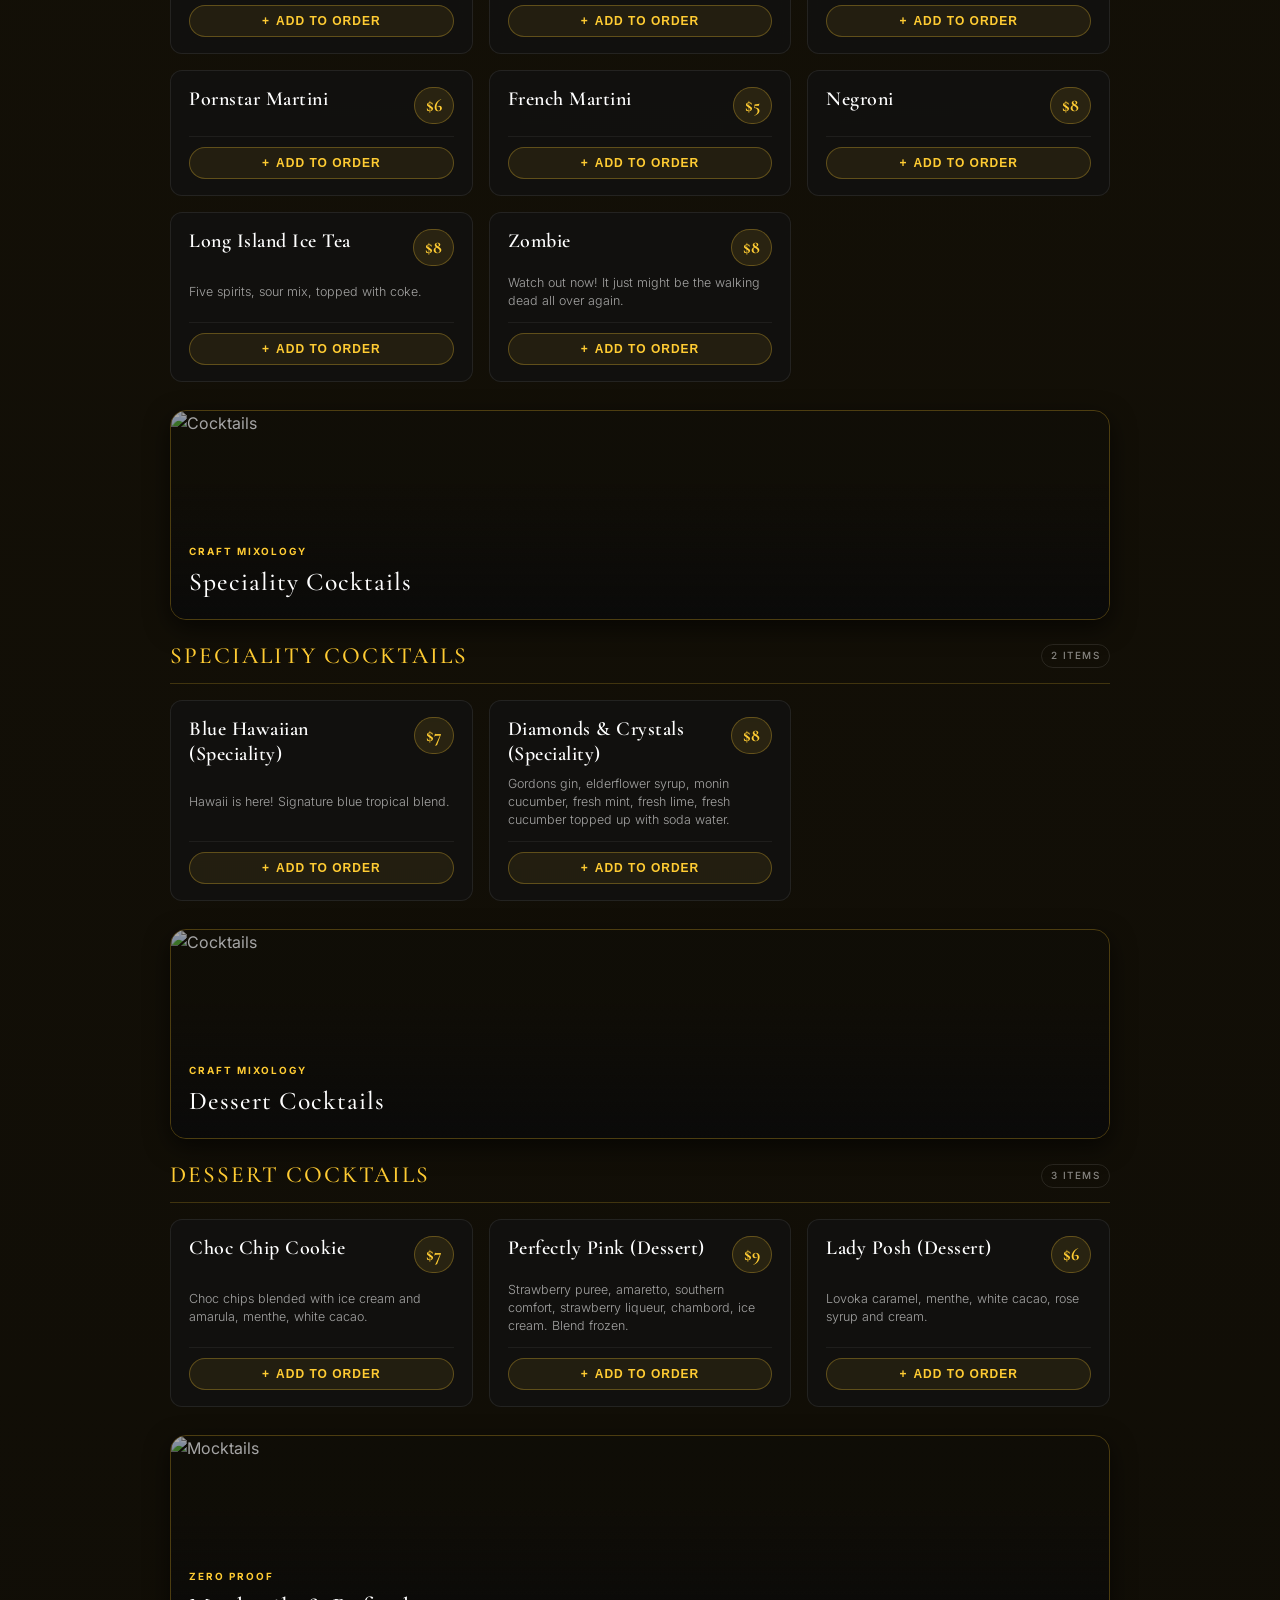
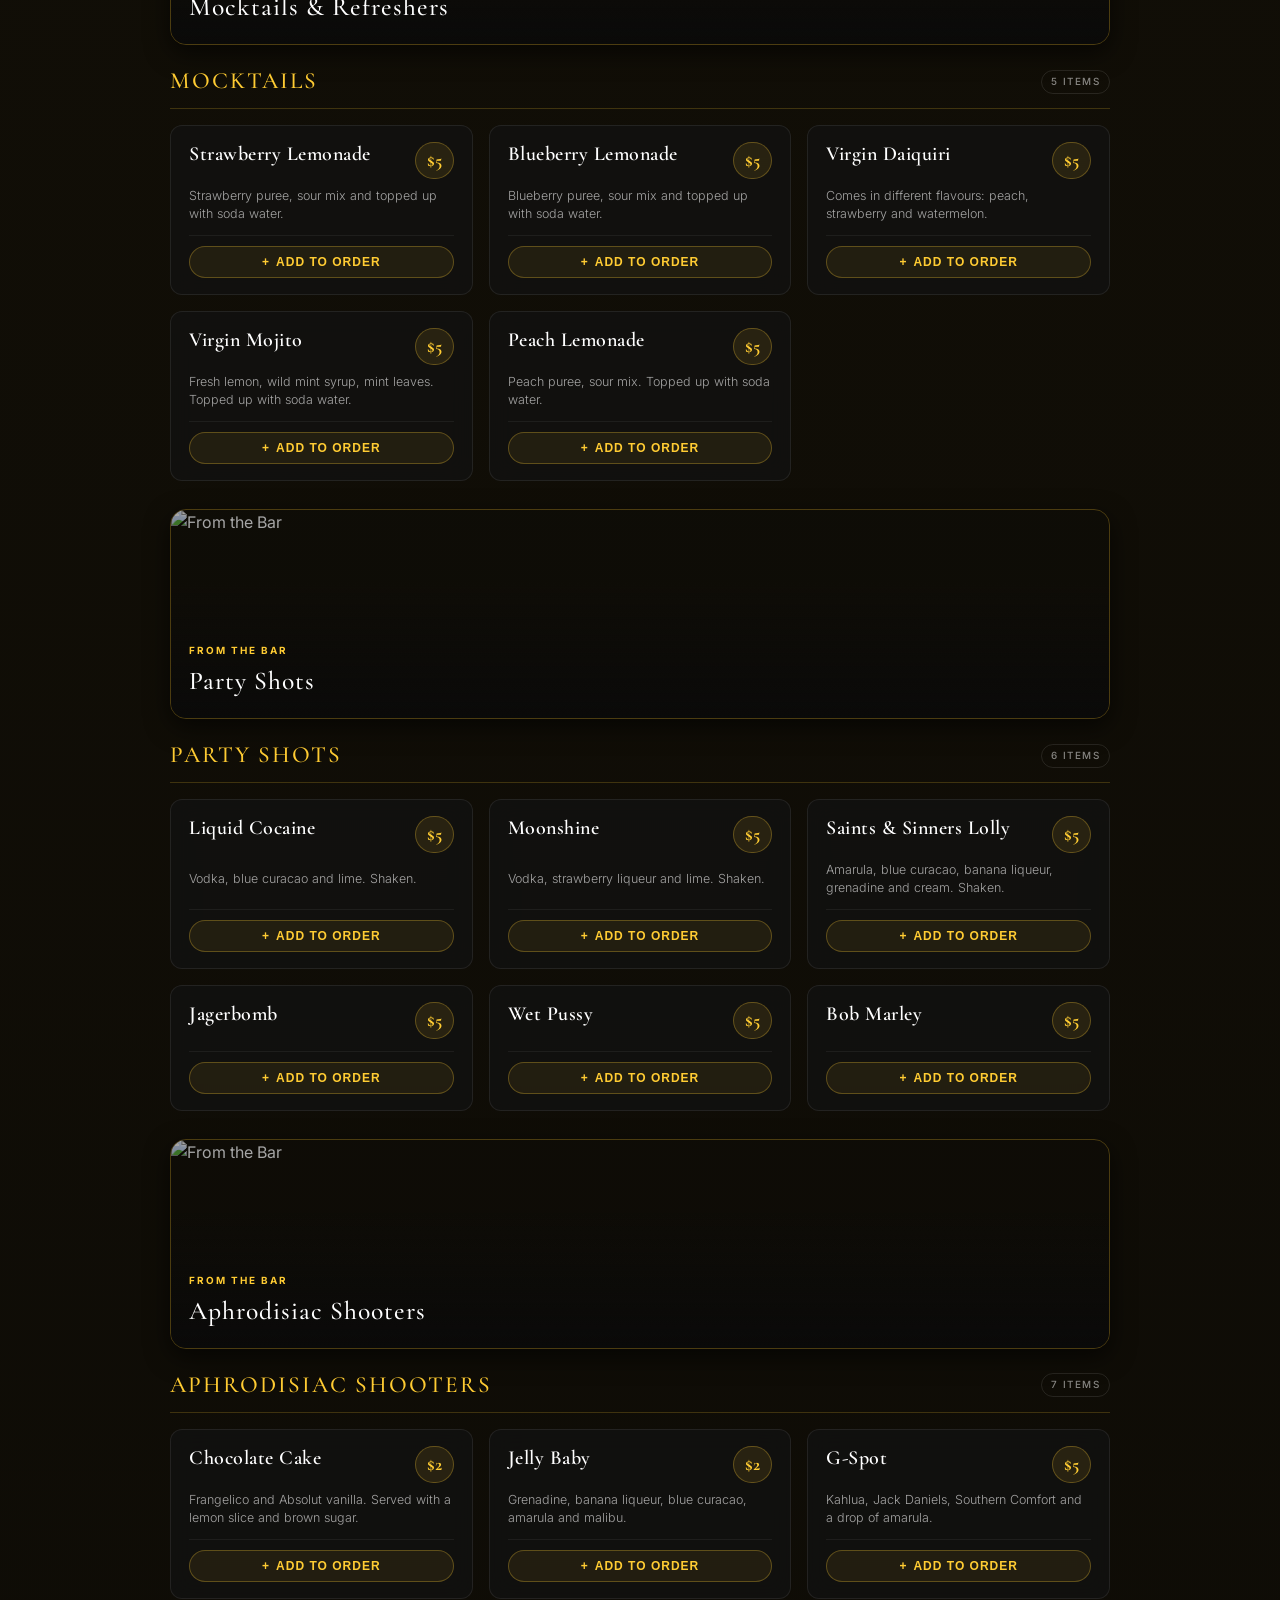
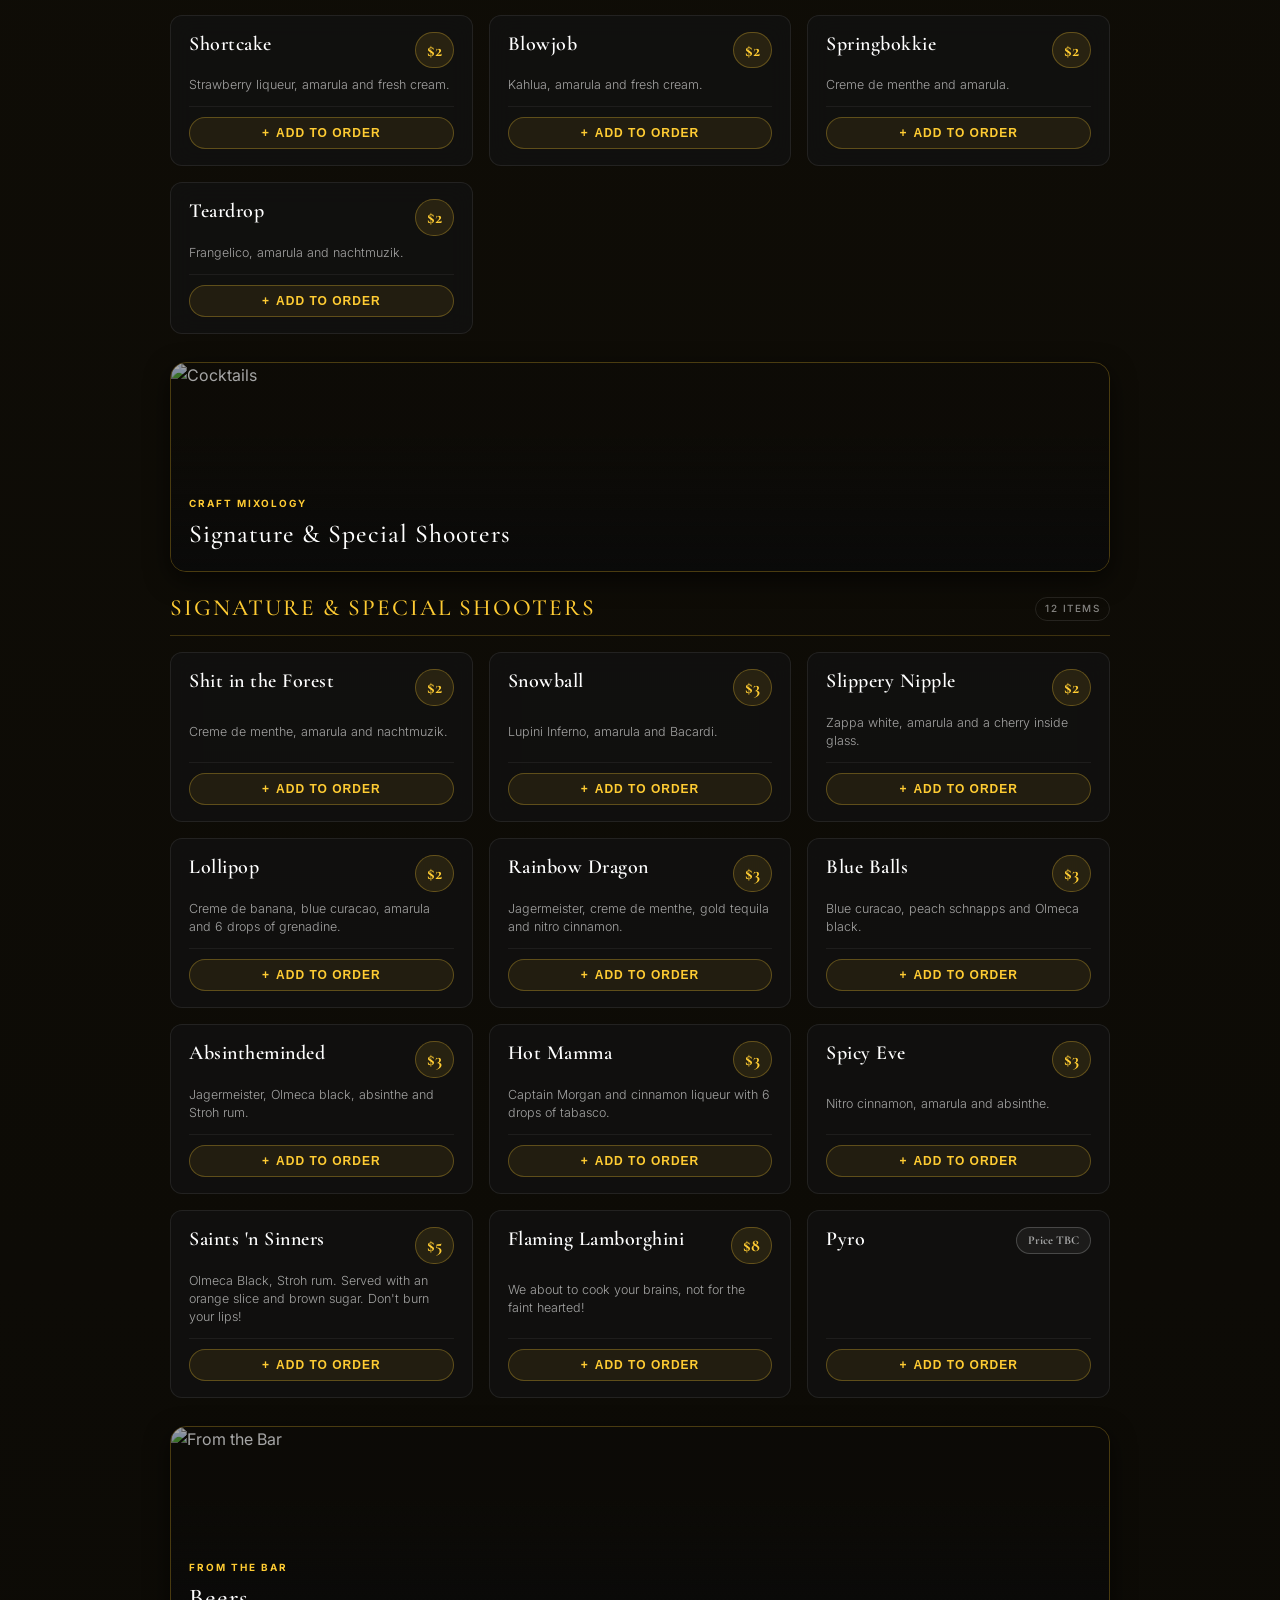
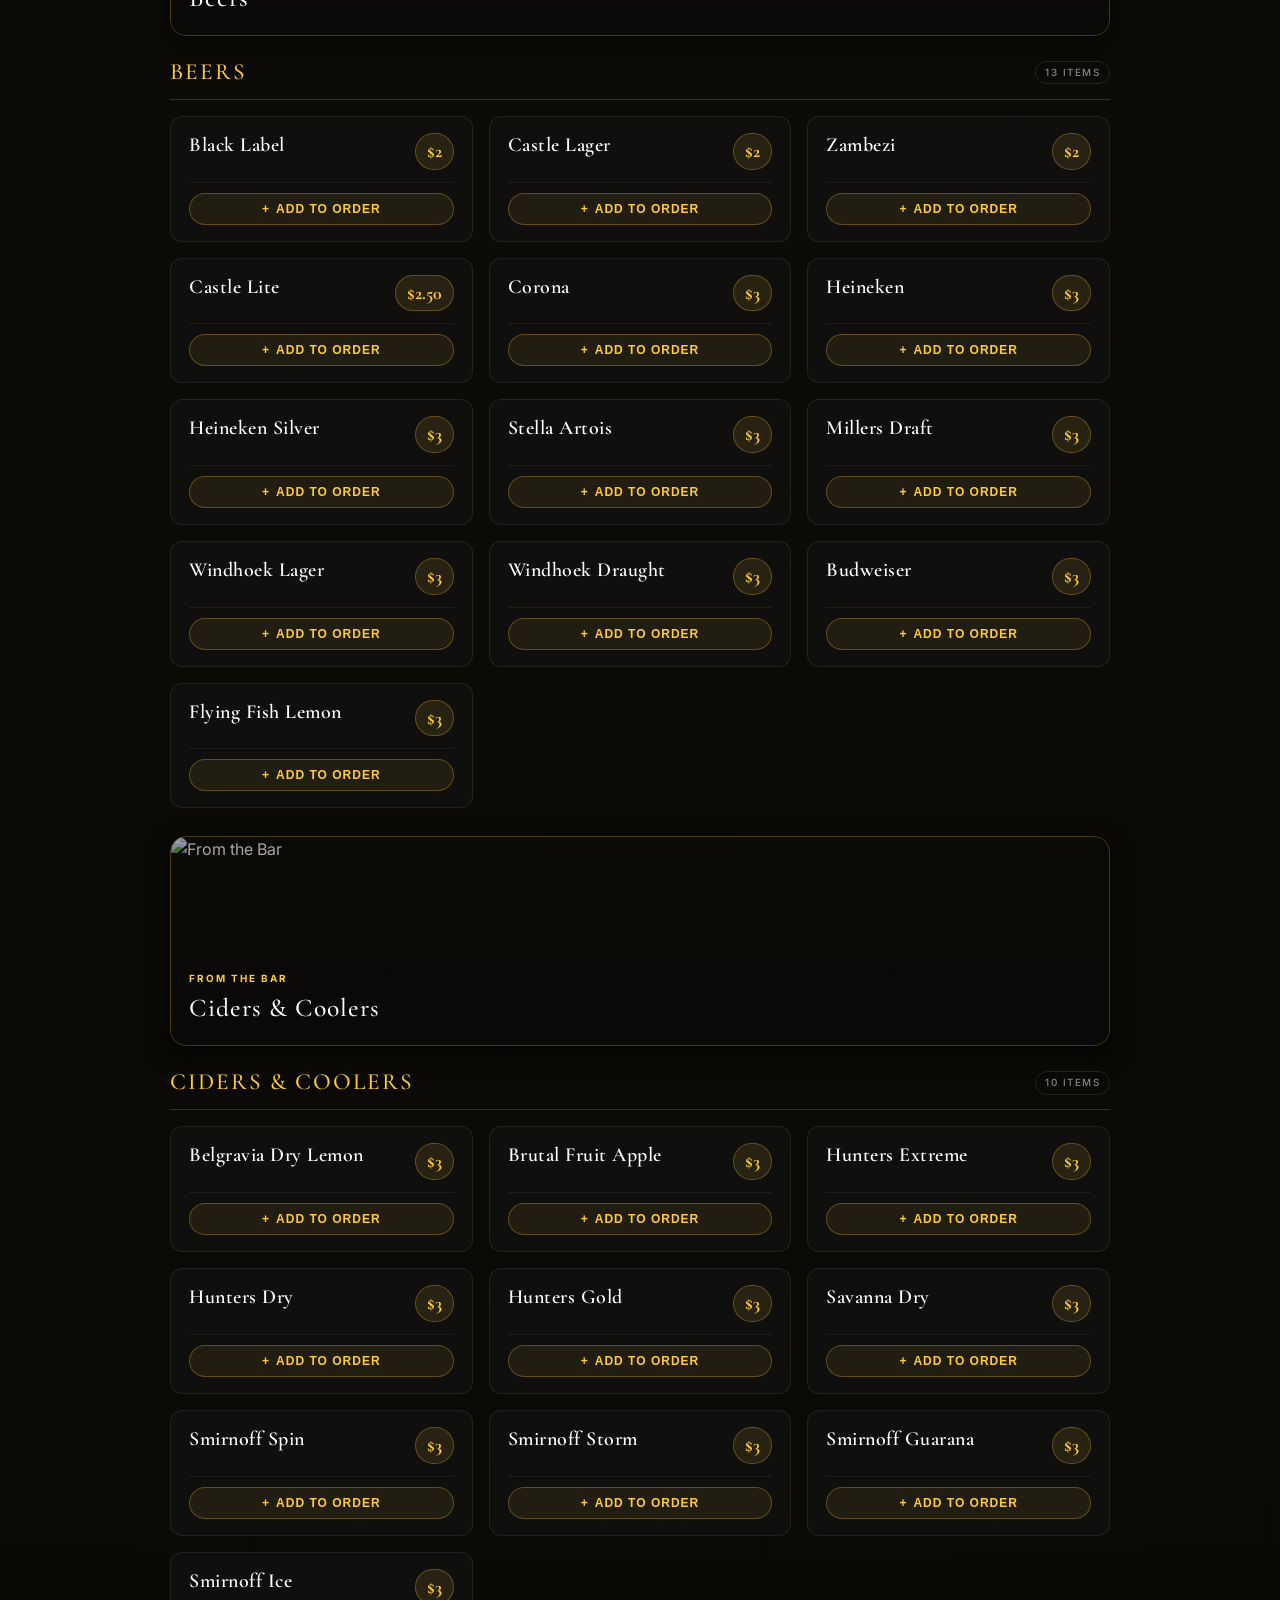
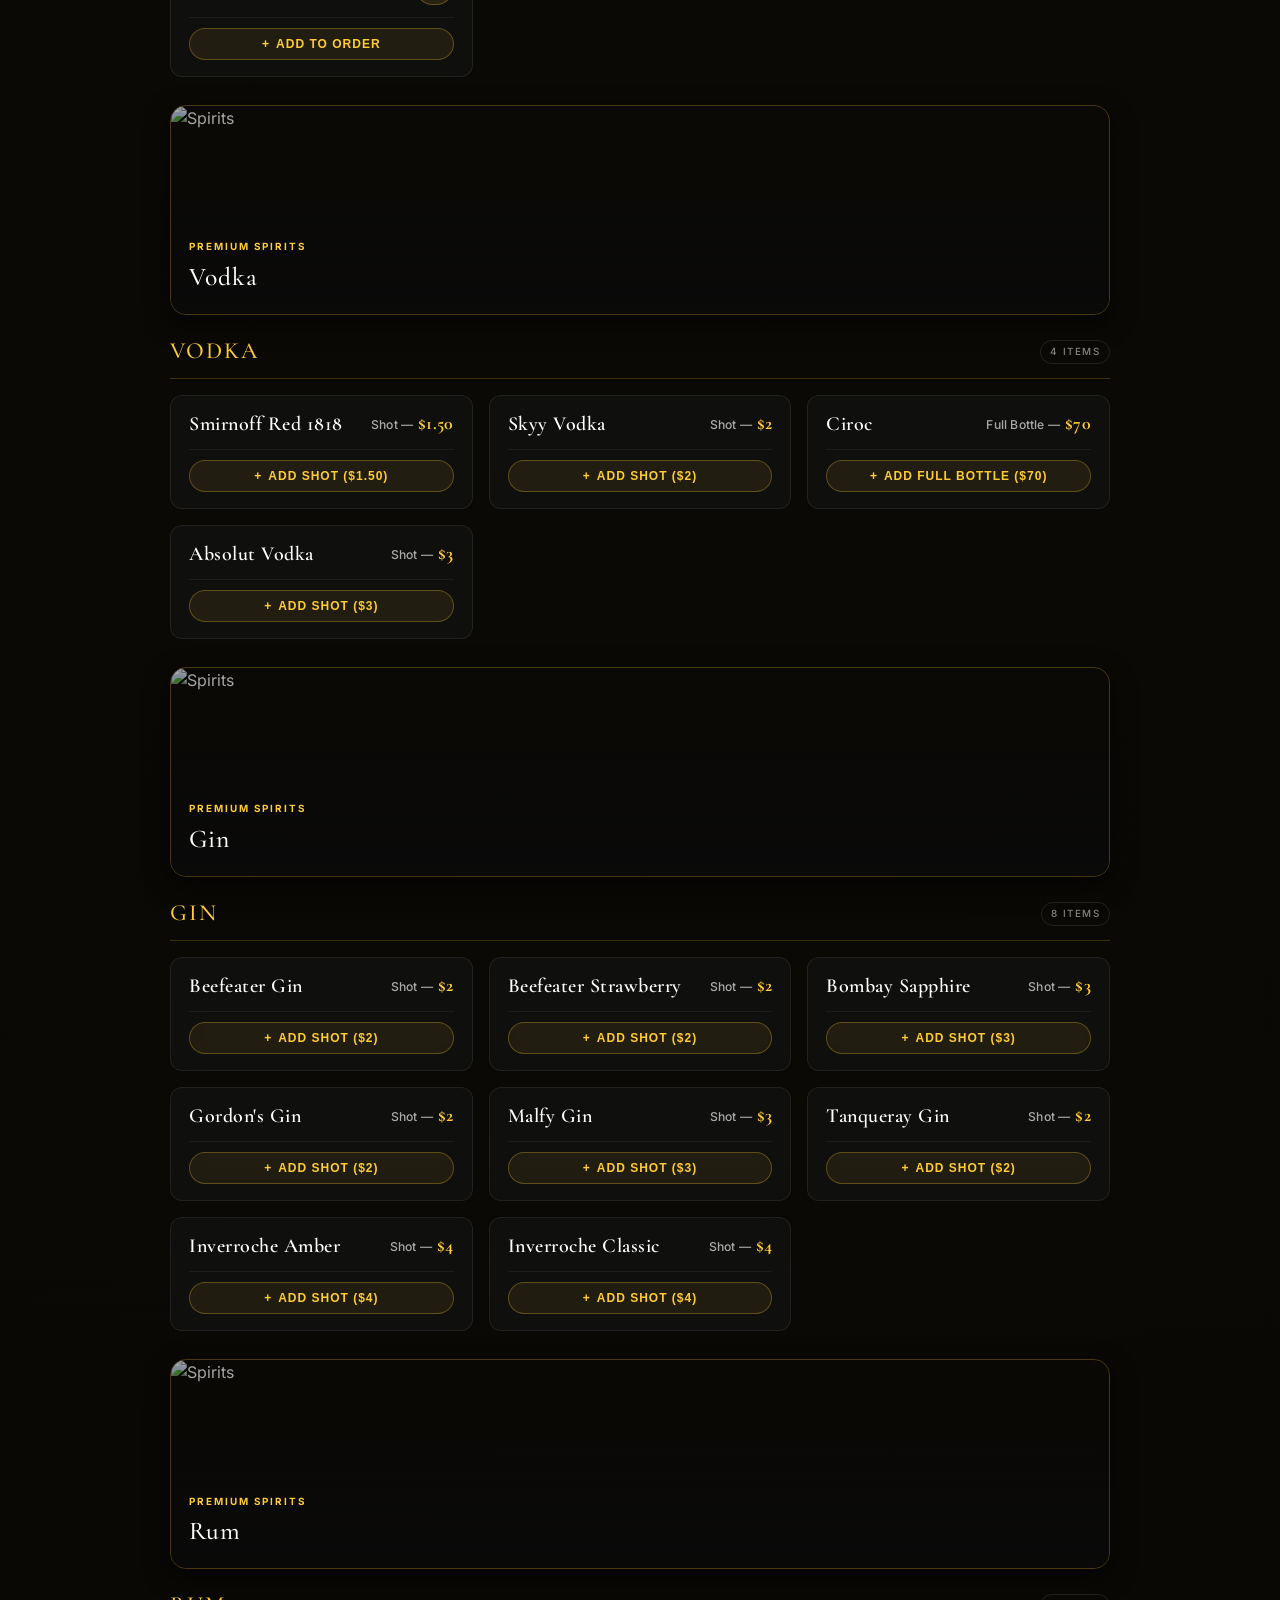
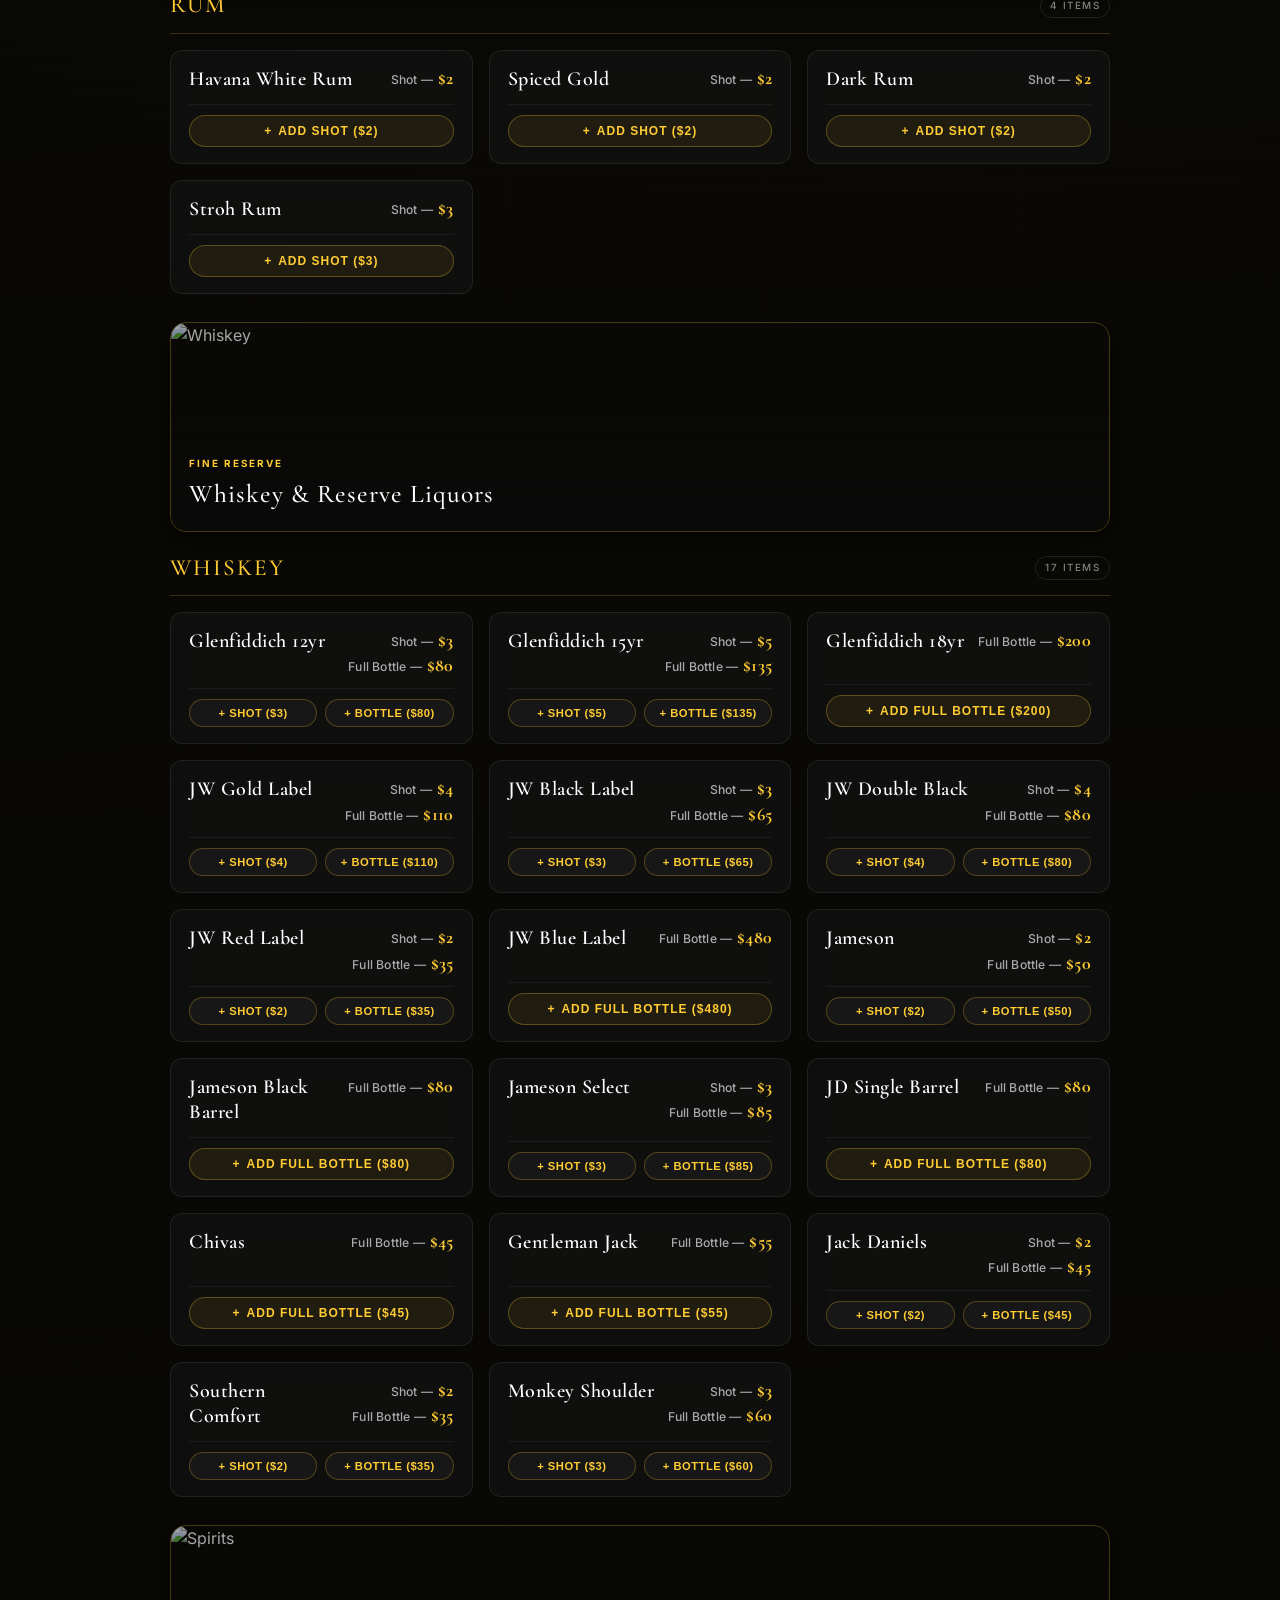
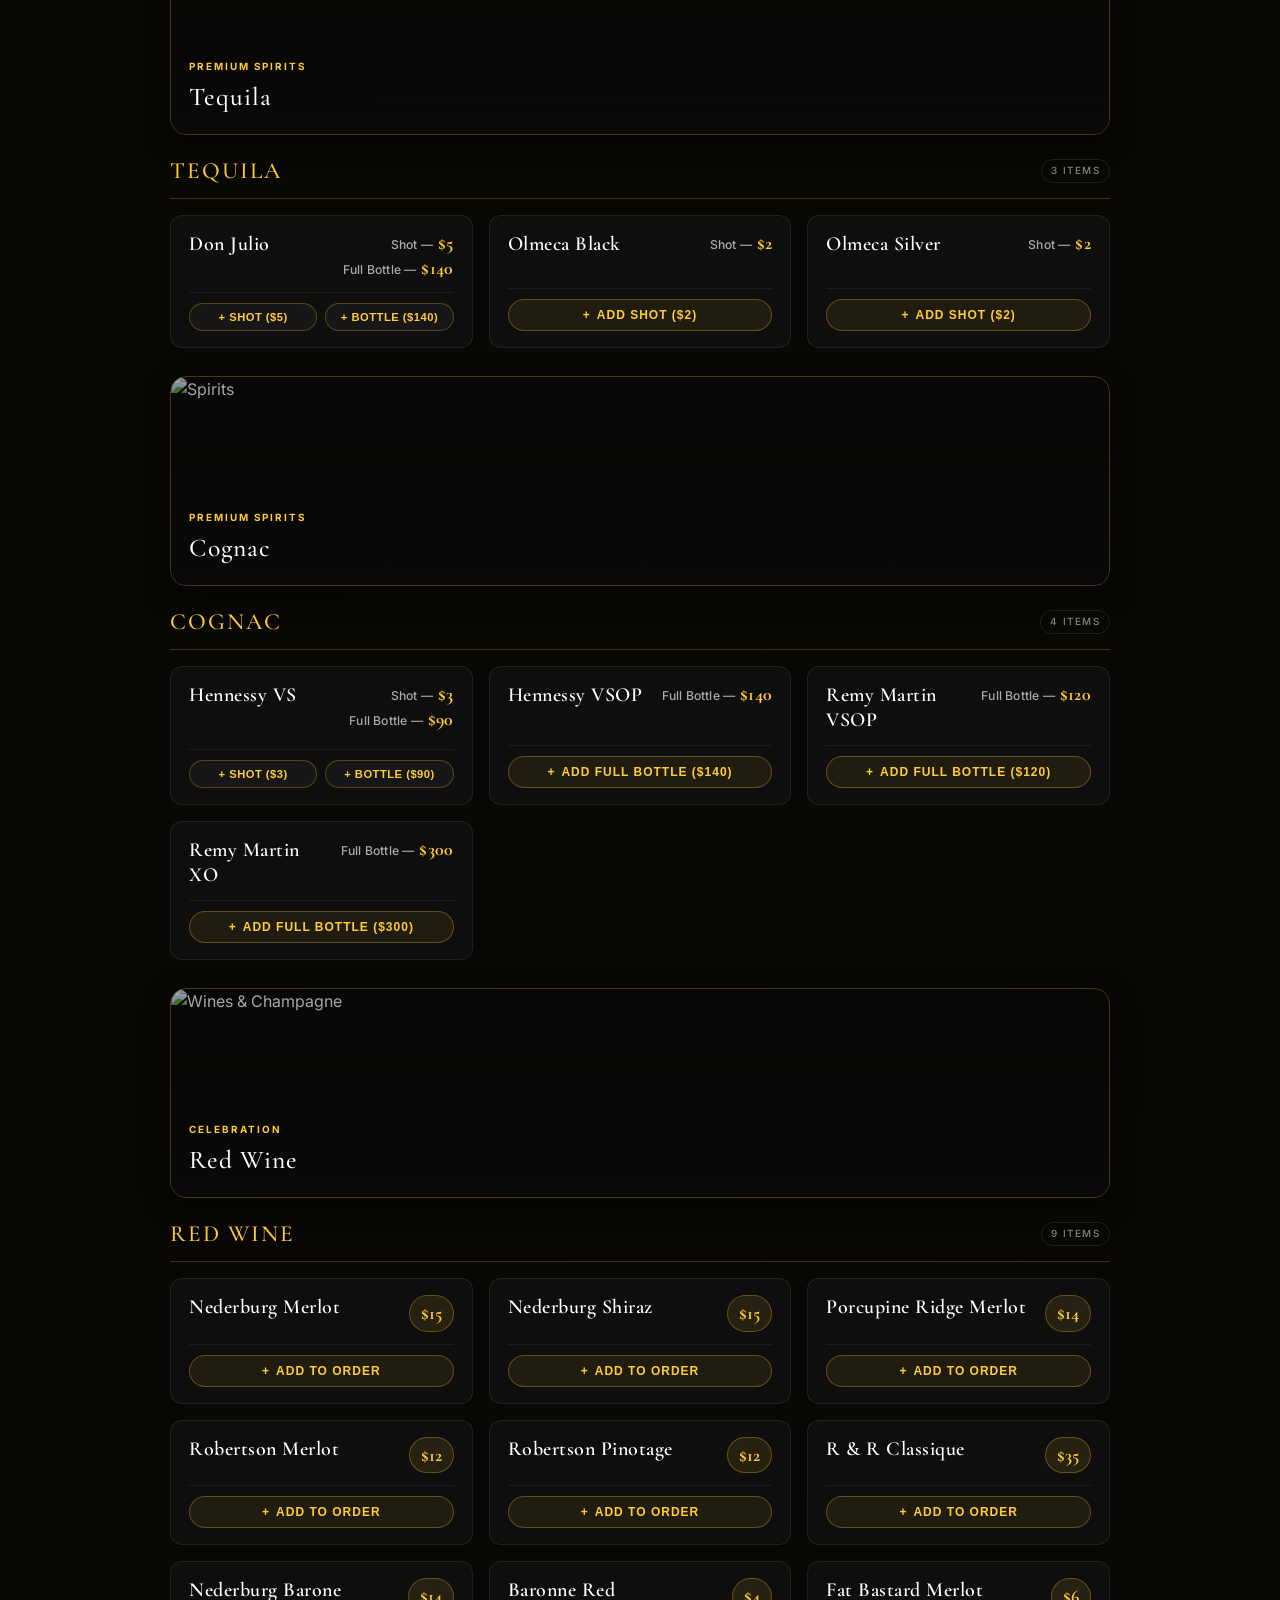
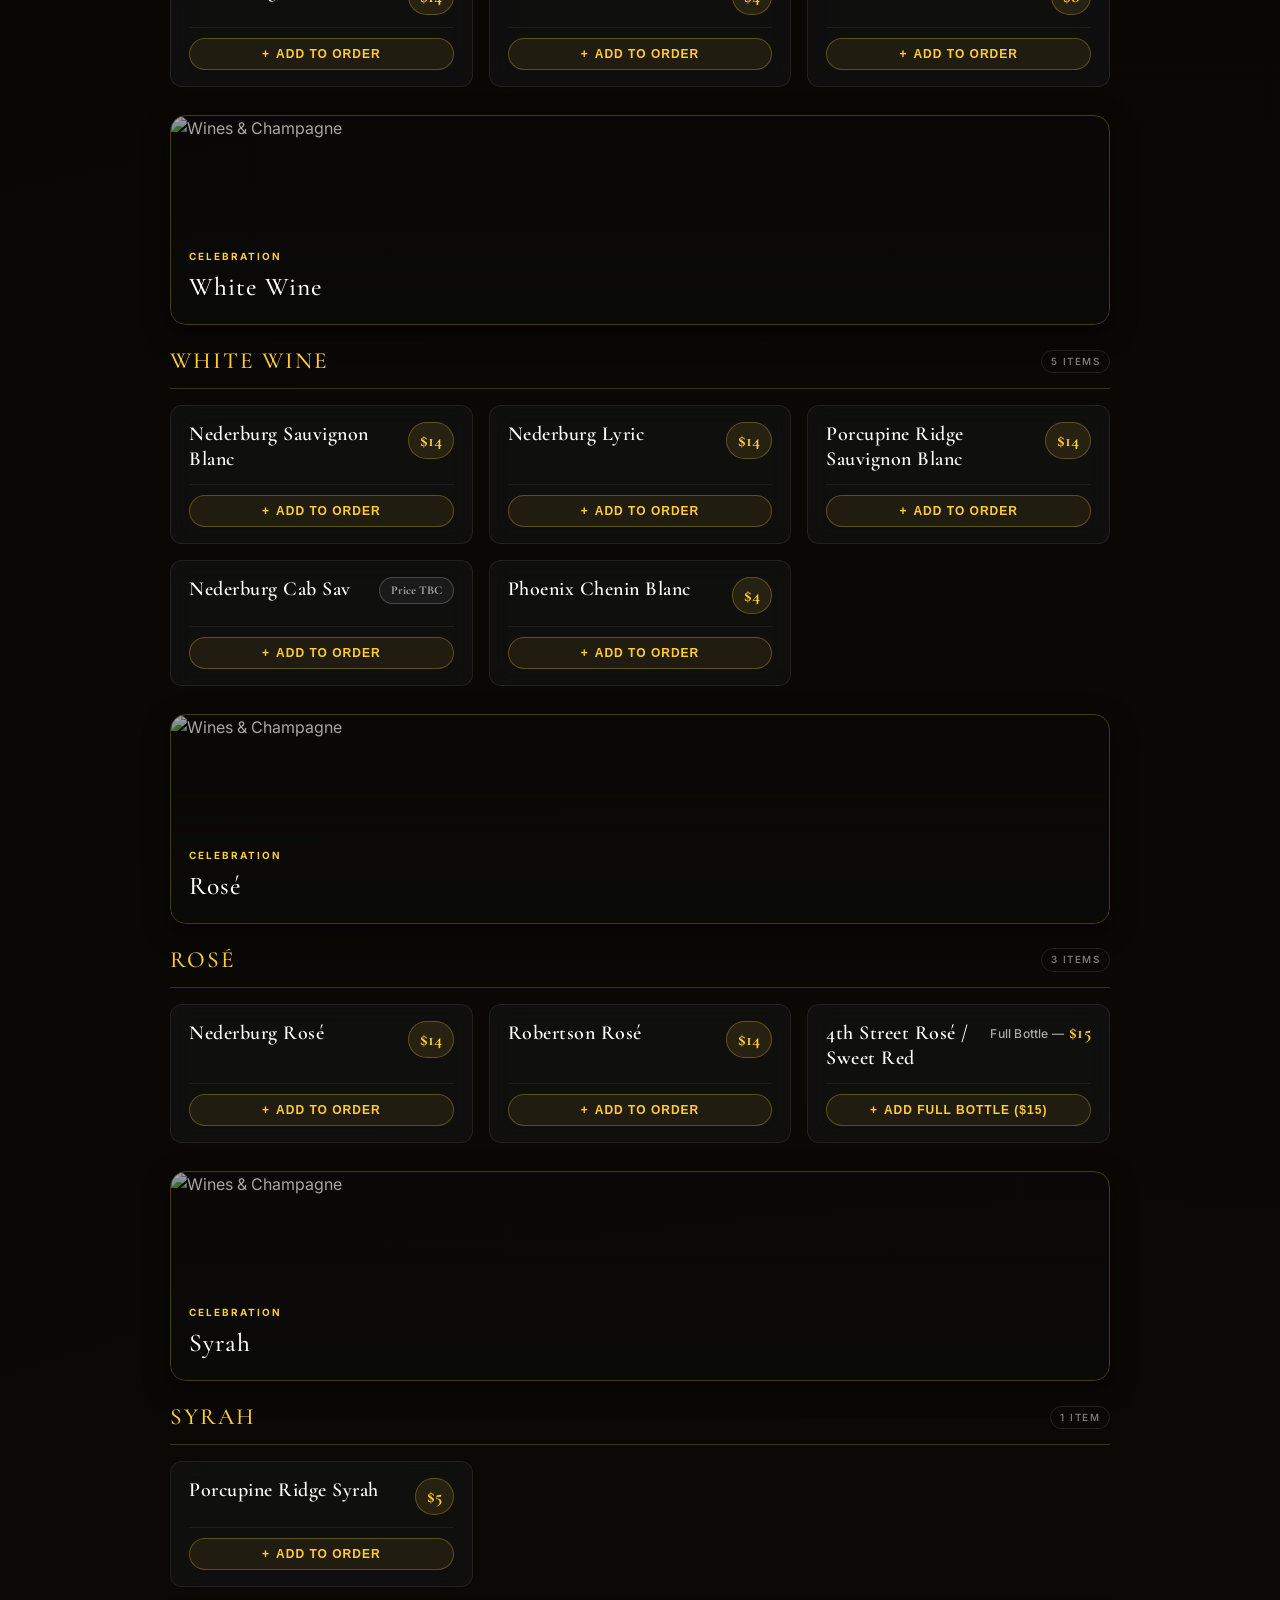
==== commit 33fed571: "Add files via upload" ====
--- a/bar-menu.html
+++ b/bar-menu.html
@@ -1377,7 +1377,7 @@
 
             // Whiskey
             { name: "Glenfiddich 12yr", price: "$3.00", shotPrice: "$3.00", btlPrice: "$80.00", category: "spirits", subcategory: "Whiskey" },
-            { name: "Glenfiddich 15yr", price: "$5.00", shotPrice: "$5.00", btlPrice: "$110.00", category: "spirits", subcategory: "Whiskey" },
+            { name: "Glenfiddich 15yr", price: "$5.00", shotPrice: "$5.00", btlPrice: "$135.00", category: "spirits", subcategory: "Whiskey" },
             { name: "Glenfiddich 18yr", price: "$200.00", btlPrice: "$200.00", category: "spirits", subcategory: "Whiskey" },
             { name: "JW Gold Label", price: "$4.00", shotPrice: "$4.00", btlPrice: "$110.00", category: "spirits", subcategory: "Whiskey" },
             { name: "JW Black Label", price: "$3.00", shotPrice: "$3.00", btlPrice: "$65.00", category: "spirits", subcategory: "Whiskey" },
@@ -1387,7 +1387,7 @@
             { name: "Jameson", price: "$2.00", shotPrice: "$2.00", btlPrice: "$50.00", category: "spirits", subcategory: "Whiskey" },
             { name: "Jameson Black Barrel", price: "$80.00", btlPrice: "$80.00", category: "spirits", subcategory: "Whiskey" },
             { name: "Jameson Select", price: "$3.00", shotPrice: "$3.00", btlPrice: "$85.00", category: "spirits", subcategory: "Whiskey" },
-            { name: "J&B Single Barrel", price: "$1.50", shotPrice: "$1.50", btlPrice: "$80.00", category: "spirits", subcategory: "Whiskey" },
+            { name: "JD Single Barrel", price: "$80.00", btlPrice: "$80.00", category: "spirits", subcategory: "Whiskey" },
             { name: "Chivas", price: "$45.00", btlPrice: "$45.00", category: "spirits", subcategory: "Whiskey" },
             { name: "Gentleman Jack", price: "$55.00", btlPrice: "$55.00", category: "spirits", subcategory: "Whiskey" },
             { name: "Jack Daniels", price: "$2.00", shotPrice: "$2.00", btlPrice: "$45.00", category: "spirits", subcategory: "Whiskey" },
